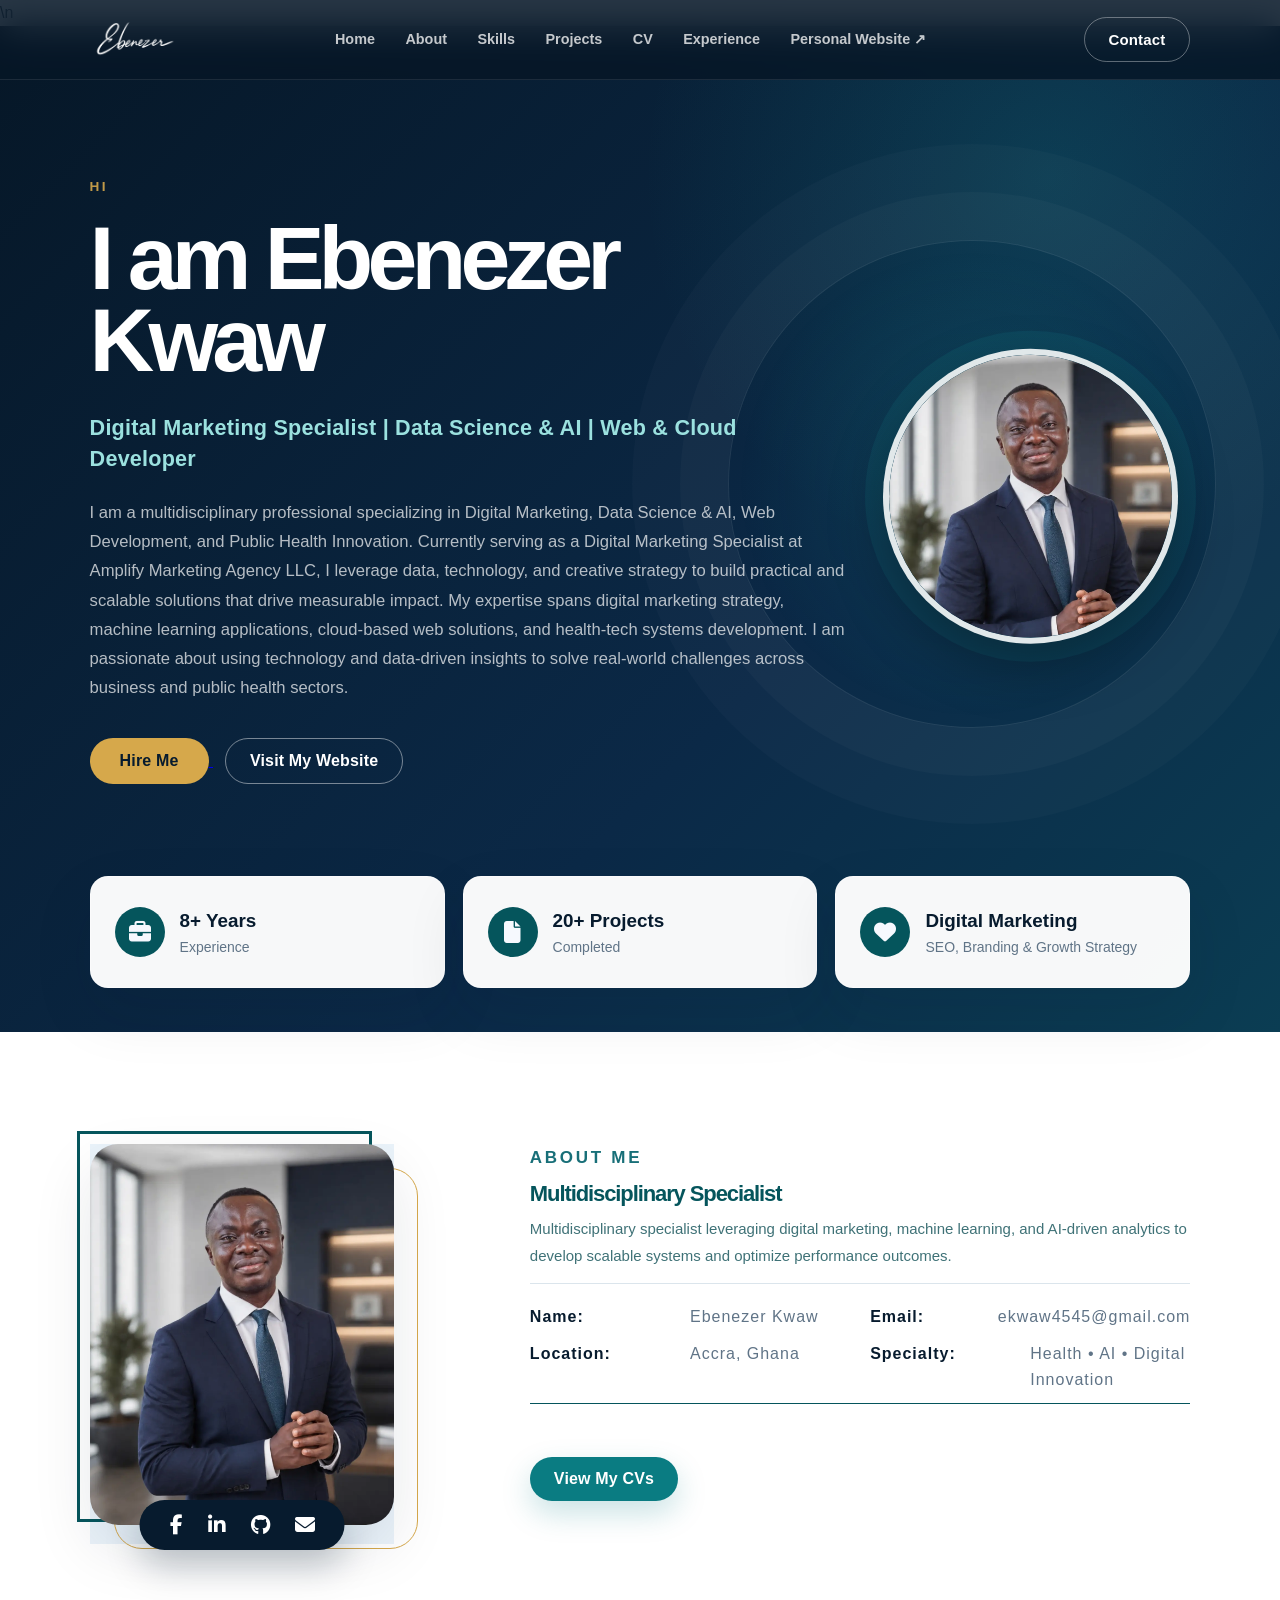
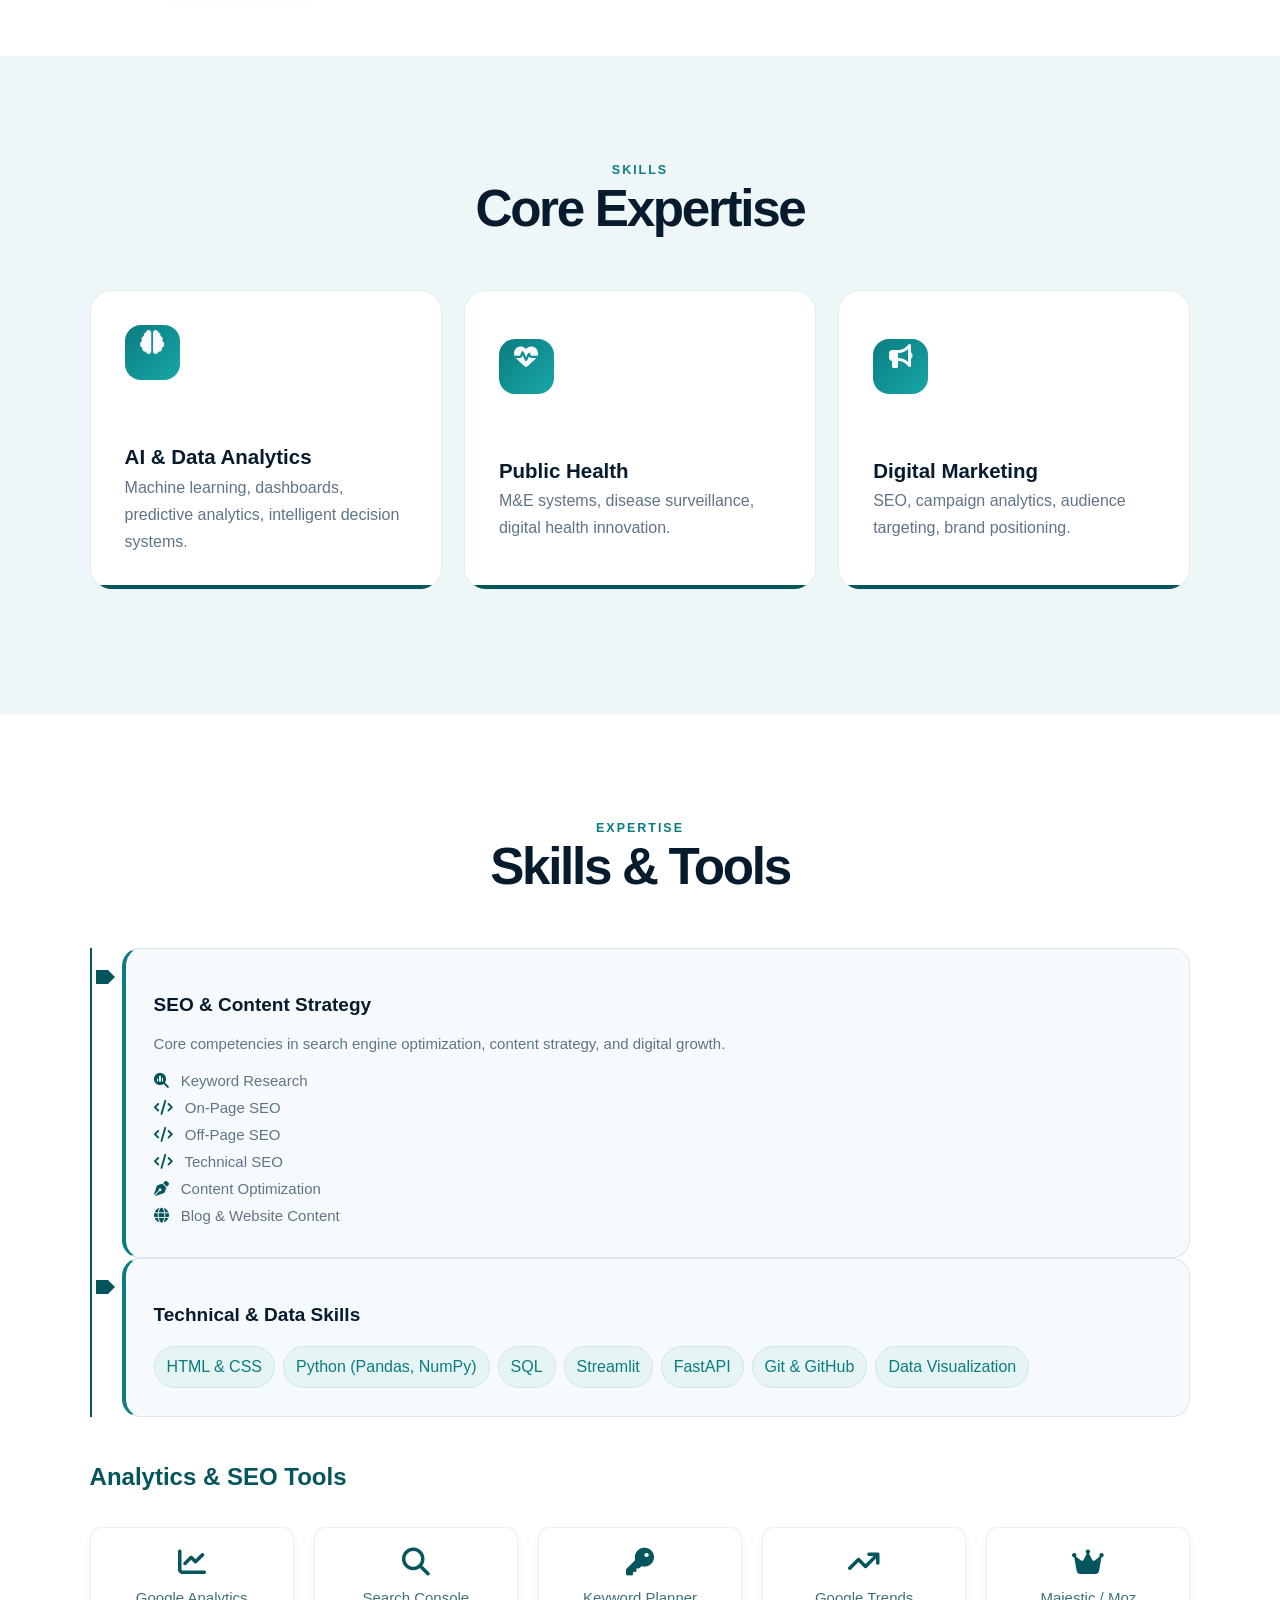
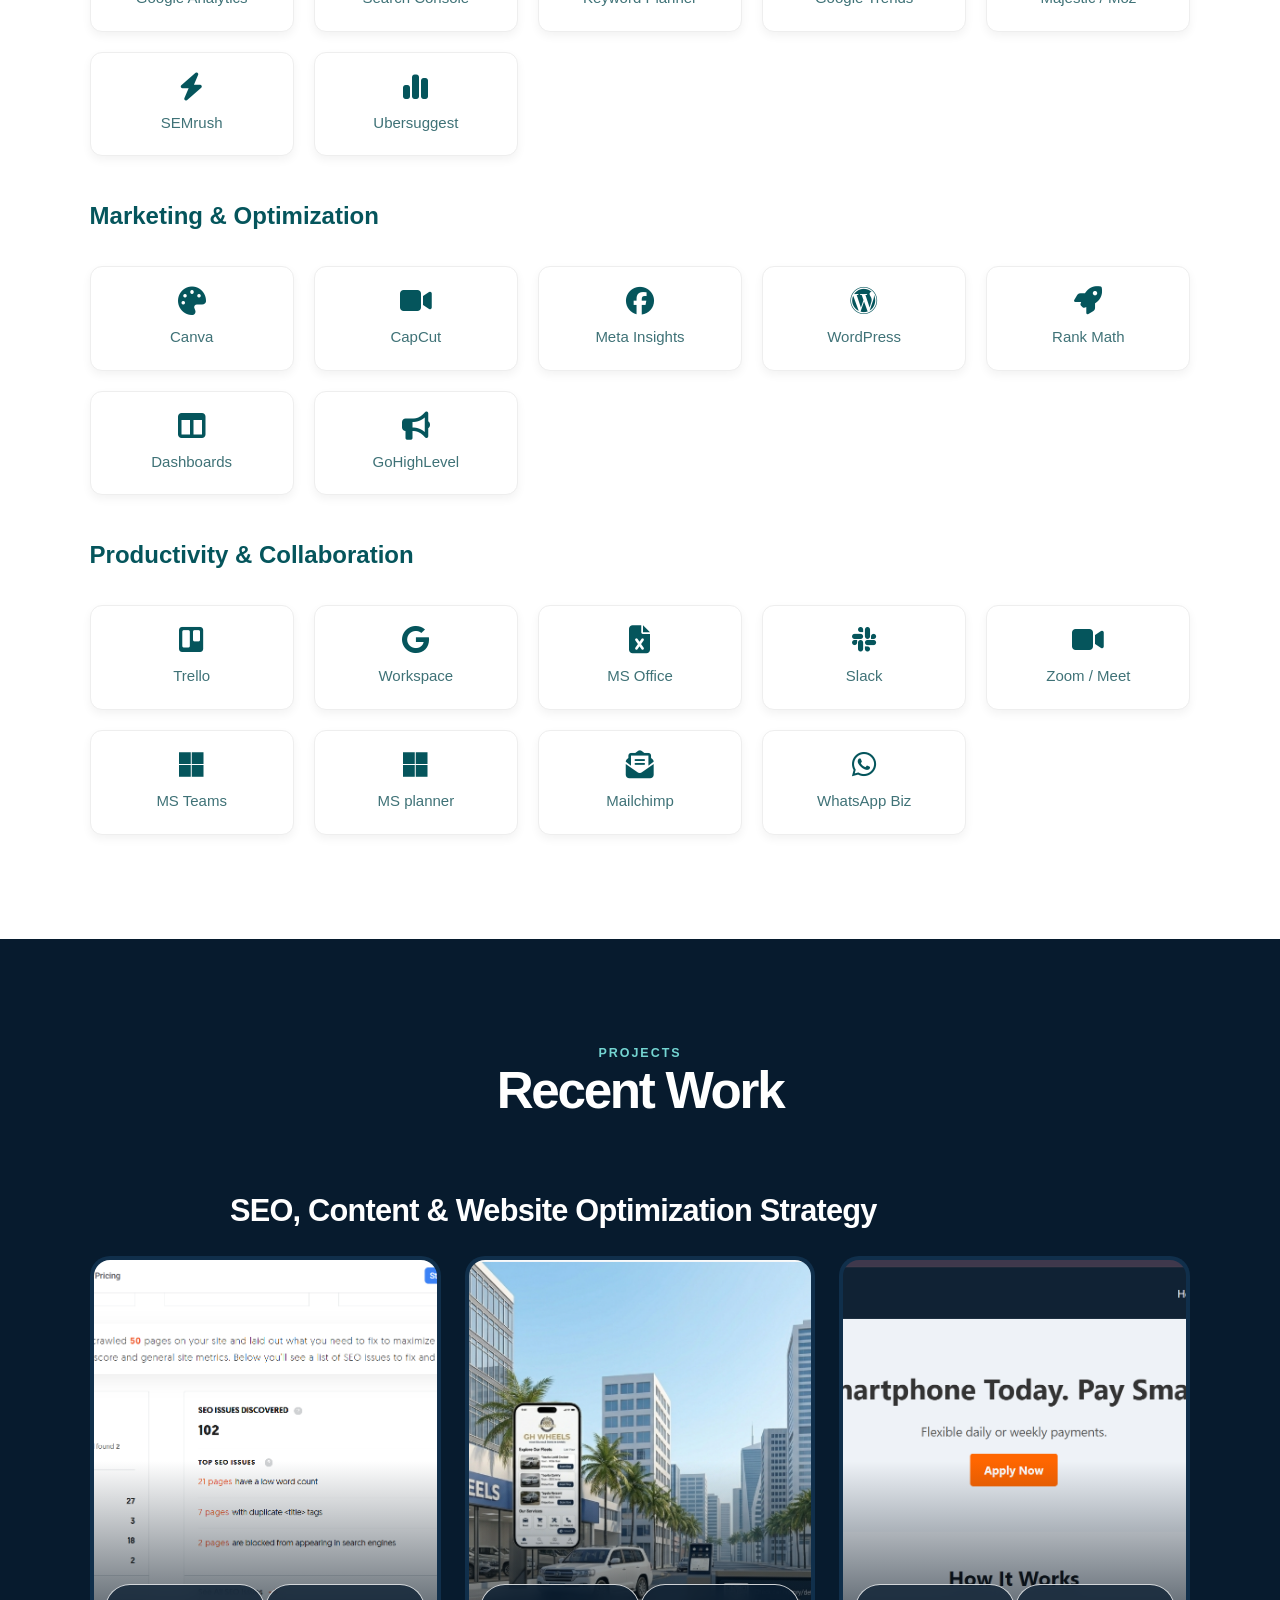
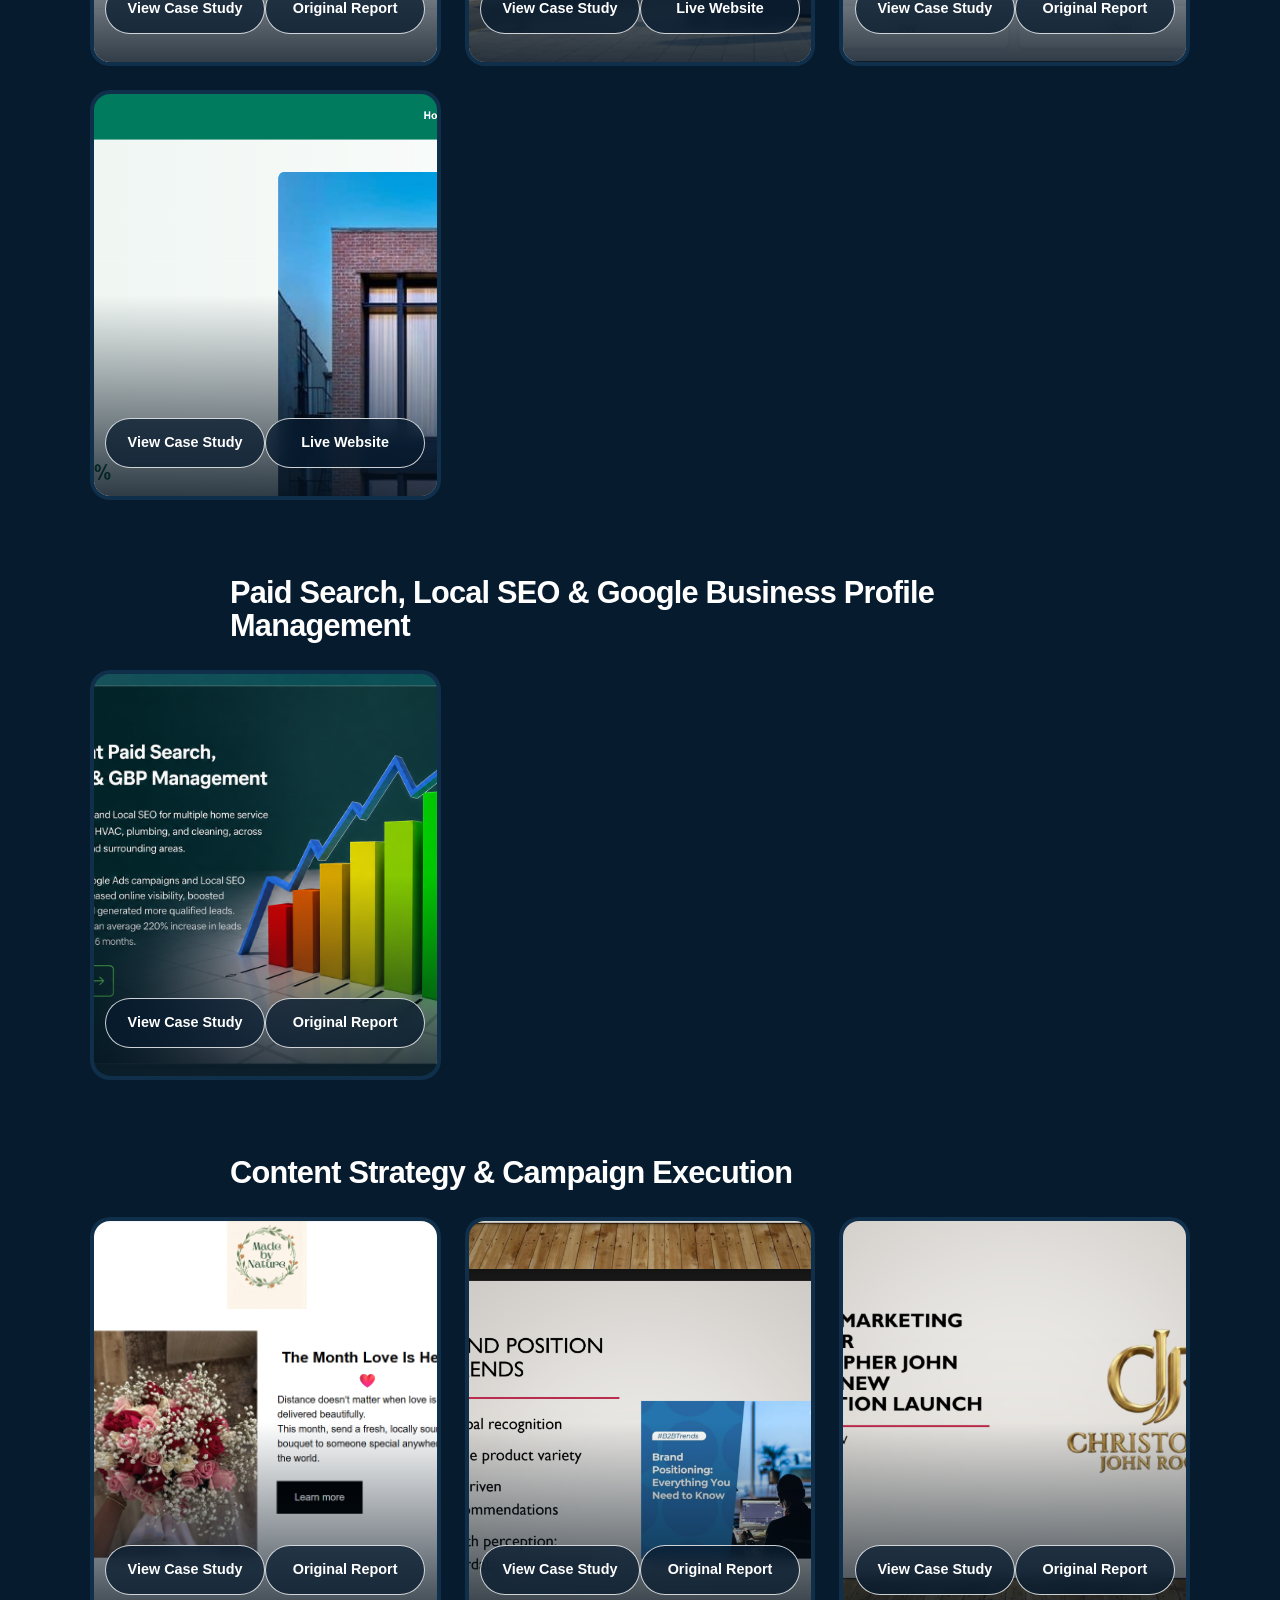
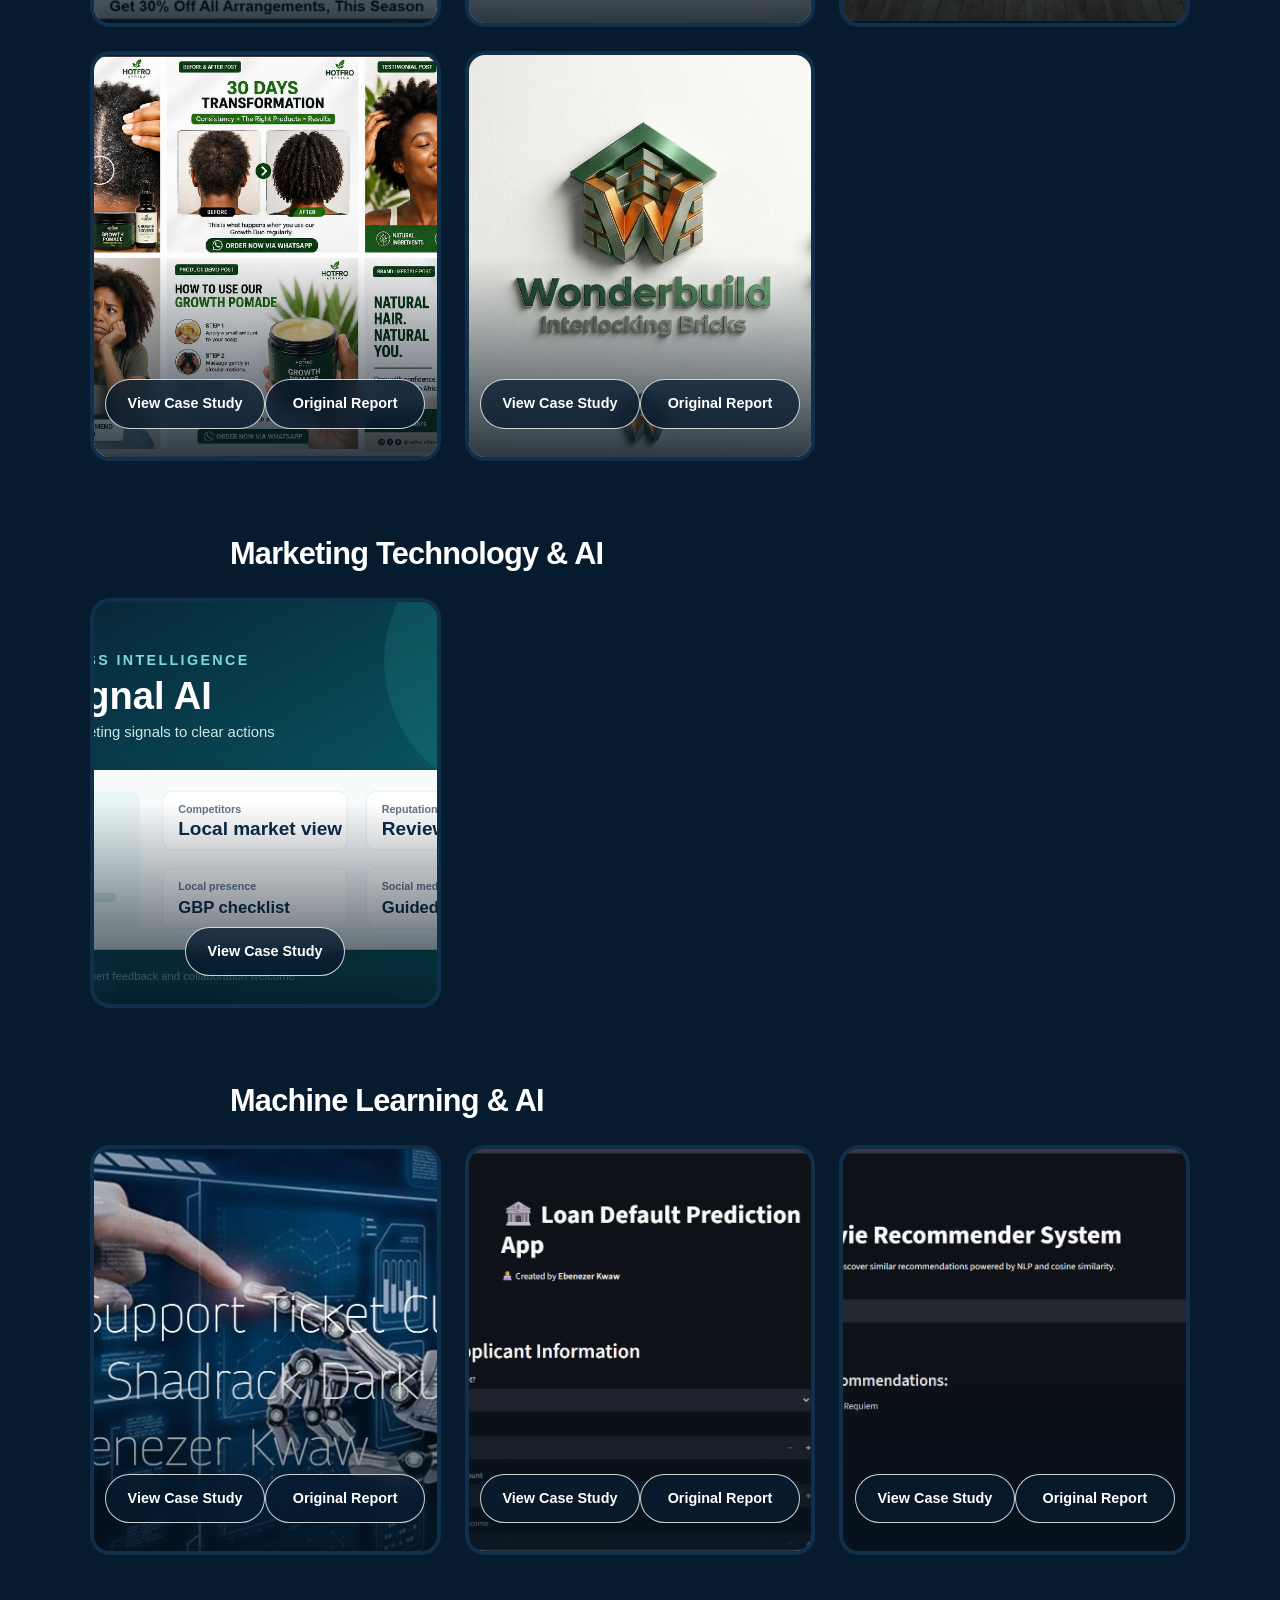
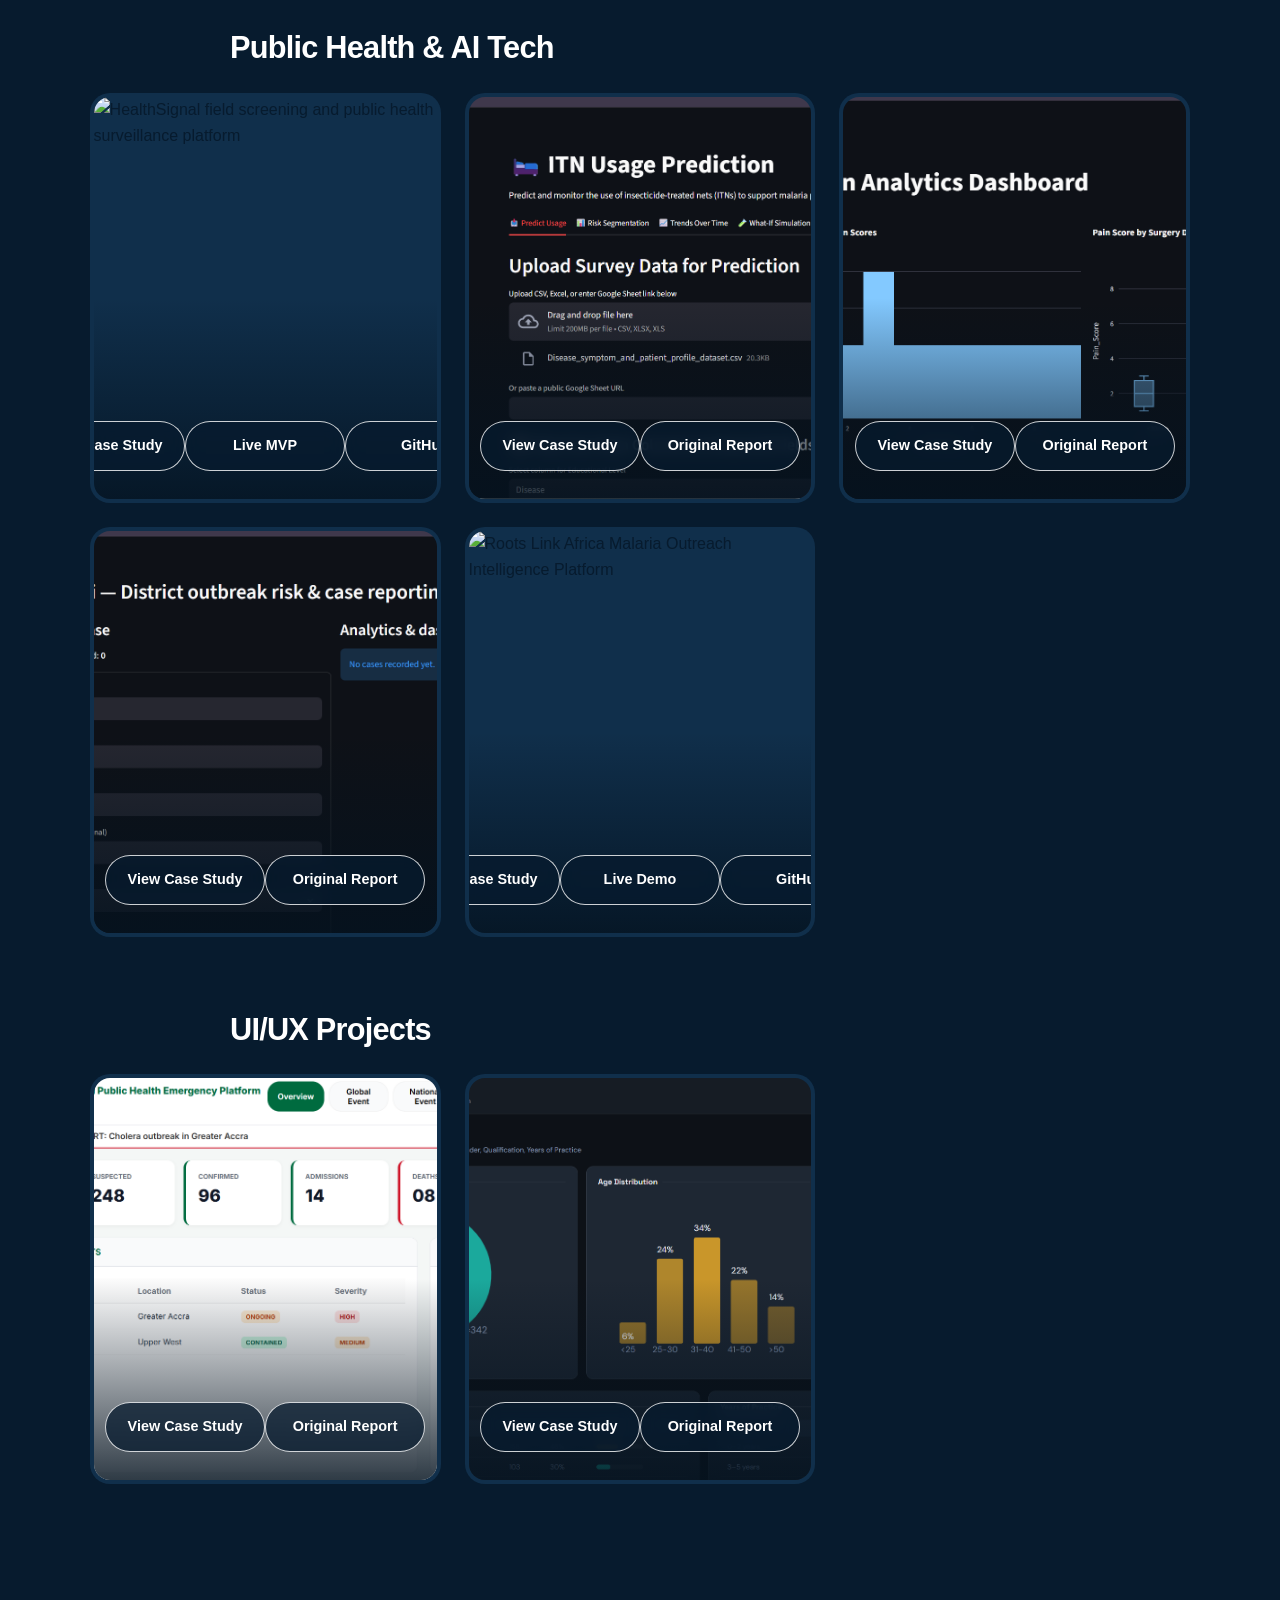
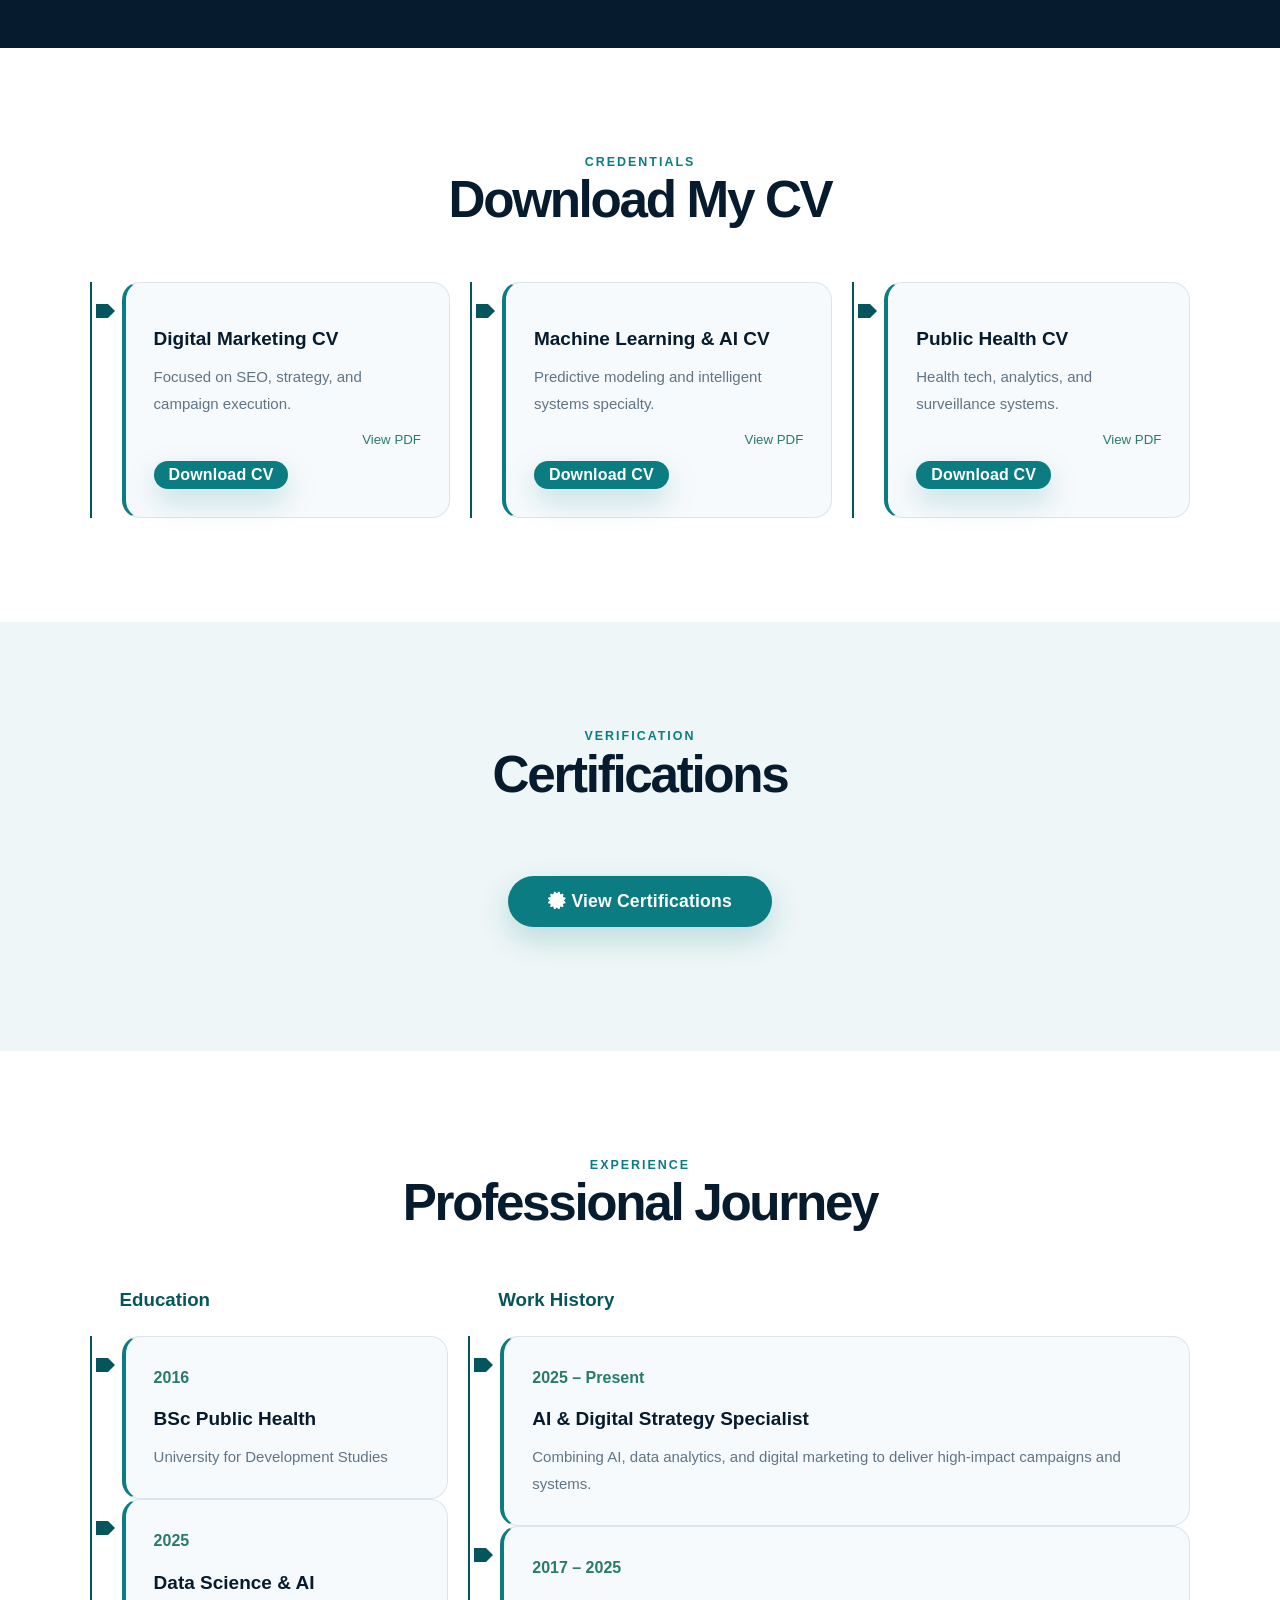
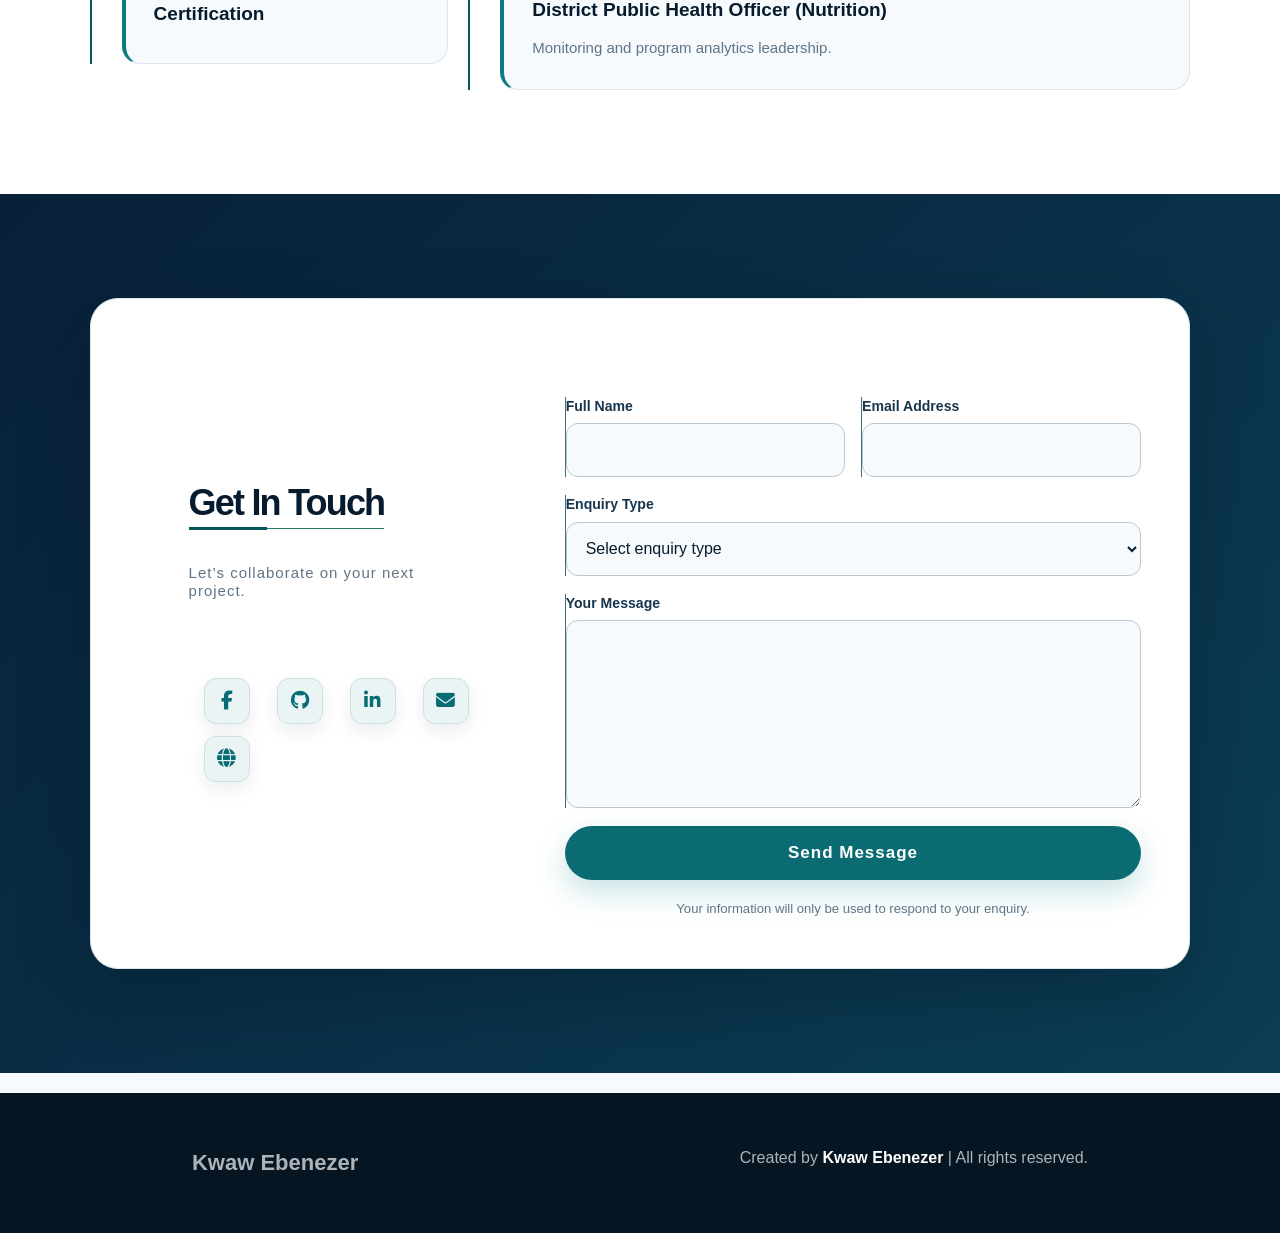
==== index.html @ 7a8d12b0 "Route all case study buttons to Insights" ====
<!DOCTYPE html>
<html lang="en">
<head>
    <meta charset="UTF-8">
    <meta name="viewport" content="width=device-width, initial-scale=1.0">
    <title>Ebenezer Portfolio | AI, Data Science & Digital Marketing</title>
    
    <link rel="stylesheet" type="text/css" href="style.css?v=20260903-5">
    <link rel="stylesheet" href="https://cdnjs.cloudflare.com/ajax/libs/font-awesome/6.1.1/css/all.min.css"/>
    <link rel="stylesheet" href="https://cdnjs.cloudflare.com/ajax/libs/magnific-popup.js/1.1.0/magnific-popup.min.css"/>
    <link rel="stylesheet" href="https://cdnjs.cloudflare.com/ajax/libs/OwlCarousel2/2.3.4/assets/owl.carousel.min.css"/>
    <link rel="stylesheet" href="https://cdnjs.cloudflare.com/ajax/libs/OwlCarousel2/2.3.4/assets/owl.theme.default.min.css"/>

    <meta property="og:title" content="Ebenezer Kwaw Portfolio">
    <meta property="og:description" content="| Digital Marketing Freelancer | Full-stack | ML & AI Engineer | Public Health Specialist |">
    <meta property="og:image" content="https://kwaw-ebn.github.io/Ebenezer-Kwaw-portfolio/assets/profile.jpg">
    <meta property="og:url" content="https://kwaw-ebn.github.io/Ebenezer-Kwaw-portfolio/">
    <meta property="og:type" content="website">
    <meta name="author" content="Ebenezer Kwaw">
    <meta name="description" content="Portfolio of Ebenezer Kwaw – Data Scientist, AI Engineer, and Digital Marketing Specialist.">
    <script src="script.js" defer></script>\n</head>
<body>

<div class="Website-container">
    
    <section class="home" id="home">
        <nav class="navbar">
            <div class="logo">
                <img src="assets/logo%20%282%29.png" alt="Ebenezer Kwaw logo">
            </div>

            <ul class="nav-links">
                <li><a href="#home">Home</a></li>
                <li><a href="#about">About</a></li>
                <li><a href="#skills">Skills</a></li>
                <li><a href="#projects">Projects</a></li>
                <li><a href="#cv">CV</a></li>
                <li><a href="#experience">Experience</a></li>
                <li><a href="https://kwaw-ebn.github.io/ebenezer-kwaw-personal-website/" target="_blank" rel="noopener">Personal Website ↗</a></li>
            </ul>

            <a href="#contactForm">
                <button class="btn contact-btn">Contact</button>
            </a>

            <div class="menu-btn">
                <span class="bar"></span>
                <span class="bar"></span>
                <span class="bar"></span>
            </div>
        </nav>

        <div class="hero">
            <div class="hero-text">
                <h3>Hi</h3>
                <h1>I am Ebenezer Kwaw</h1>
                <h2>Digital Marketing Specialist | Data Science & AI | Web & Cloud Developer</h2>
                <p>
                   I am a multidisciplinary professional specializing in Digital Marketing, Data Science & AI, Web Development, and Public Health Innovation. Currently serving as a Digital Marketing Specialist at Amplify Marketing Agency LLC, I leverage data, technology, and creative strategy to build practical and scalable solutions that drive measurable impact.
                   My expertise spans digital marketing strategy, machine learning applications, cloud-based web solutions, and health-tech systems development. I am passionate about using technology and data-driven insights to solve real-world challenges across business and public health sectors.
                </p>
                <a href="https://linkedin.com/in/kwaw-ebenezer-a40117159" target="_blank">
                    <button class="btn hire-btn">Hire Me</button>
                </a>
                <a href="https://kwaw-ebn.github.io/ebenezer-kwaw-personal-website/" target="_blank" rel="noopener">
                    <button class="btn website-btn">Visit My Website</button>
                </a>
            </div>
            <div class="hero-profile" aria-label="Professional portrait of Ebenezer Kwaw">
                <img src="[data-uri]" alt="Ebenezer Kwaw professional portrait">
            </div>
        </div>

        <div class="career-container">
            <div class="career-item">
                <span class="icon"><i class="fa-solid fa-briefcase"></i></span>
                <div class="career-desc">
                    <h3>8+ Years</h3>
                    <p>Experience</p>
                </div>
            </div>
            <div class="career-item">
                <span class="icon"><i class="fa-solid fa-file"></i></span>
                <div class="career-desc">
                    <h3>20+ Projects</h3>
                    <p>Completed</p>
                </div>
            </div>
            <div class="career-item">
                <span class="icon"><i class="fa-solid fa-heart"></i></span>
                <div class="career-desc">
                    <h3>Digital Marketing</h3>
                    <p>SEO, Branding & Growth Strategy</p>
                </div>
            </div>
        </div>
    </section>

    <section class="about" id="about">
        <div class="about-image">
            <div class="img-wrapper">
                <img src="[data-uri]" alt="Ebenezer Kwaw professional profile portrait">
                <div class="floating-social">
                    <a href="https://web.facebook.com/ebenezer.kwaw" target="_blank"><i class="fa-brands fa-facebook-f"></i></a>
                    <a href="https://linkedin.com/in/kwaw-ebenezer-a40117159" target="_blank"><i class="fa-brands fa-linkedin-in"></i></a>
                    <a href="https://github.com/kwaw-ebn" target="_blank"><i class="fa-brands fa-github"></i></a>
                    <a href="mailto:ekwaw4545@gmail.com"><i class="fa-solid fa-envelope"></i></a>
                </div>
            </div>
        </div>

        <div class="about-desc">
            <h3>About Me</h3>
            <h2>Multidisciplinary Specialist</h2>
            <p>Multidisciplinary specialist leveraging digital marketing, machine learning, and AI-driven analytics to develop scalable systems and optimize performance outcomes.</p>
            <div class="about-personal-info">
                <div><span>Name:</span><span>Ebenezer Kwaw</span></div>
                <div><span>Email:</span><span>ekwaw4545@gmail.com</span></div>
                <div><span>Location:</span><span>Accra, Ghana</span></div>
                <div><span>Specialty:</span><span>Health • AI • Digital Innovation</span></div>
            </div>
            <a href="#cv"><button class="btn download-btn">View My CVs</button></a>
        </div>
    </section>

    <section class="services reusable" id="skills">
        <header class="headings">
            <h3>Skills</h3>
            <h2>Core Expertise</h2>
        </header>
        <div class="services-container">
            <div class="service-box">
                <div class="icon-wrapper"><i class="fa-solid fa-brain"></i></div>
                <h3>AI & Data Analytics</h3>
                <p>Machine learning, dashboards, predictive analytics, intelligent decision systems.</p>
            </div>
            <div class="service-box">
                <div class="icon-wrapper"><i class="fa-solid fa-heart-pulse"></i></div>
                <h3>Public Health</h3>
                <p>M&E systems, disease surveillance, digital health innovation.</p>
            </div>
            <div class="service-box">
                <div class="icon-wrapper"><i class="fa-solid fa-bullhorn"></i></div>
                <h3>Digital Marketing</h3>
                <p>SEO, campaign analytics, audience targeting, brand positioning.</p>
            </div>
        </div>
    </section>
   
<section class="reusable" id="skills-tools">
    <header class="headings">
        <h3>Expertise</h3>
        <h2>Skills & Tools</h2>
    </header>

    <div class="resume-row" style="margin-bottom: 40px;">
        <div class="column">
            <div class="resume-contents">
                <div class="box">
                    <h3 style="color: var(--secondary-heading);">SEO & Content Strategy</h3>
                    <p>Core competencies in search engine optimization, content strategy, and digital growth.</p>
                    <ul style="list-style: none; margin-top: 10px; color: var(--text-clr); font-size: 15px;">
                        <li><i class="fa-solid fa-magnifying-glass-chart" style="color: var(--primary-clr); margin-right: 8px;"></i> Keyword Research</li>
                        <li><i class="fa-solid fa-code" style="color: var(--primary-clr); margin-right: 8px;"></i> On-Page SEO</li>
                        <li><i class="fa-solid fa-code" style="color: var(--primary-clr); margin-right: 8px;"></i> Off-Page SEO</li>
                        <li><i class="fa-solid fa-code" style="color: var(--primary-clr); margin-right: 8px;"></i> Technical SEO</li>
                        <li><i class="fa-solid fa-pen-nib" style="color: var(--primary-clr); margin-right: 8px;"></i> Content Optimization</li>
                        <li><i class="fa-solid fa-globe" style="color: var(--primary-clr); margin-right: 8px;"></i> Blog & Website Content</li>
                    </ul>
                </div>
            </div>
        </div>

        <div class="column">
            <div class="resume-contents">
                <div class="box">
                    <h3 style="color: var(--secondary-heading);">Technical & Data Skills</h3>
                    <div style="display: flex; flex-wrap: wrap; gap: 8px; margin-top: 10px;">
                        <span class="skill-tag">HTML & CSS</span>
                        <span class="skill-tag">Python (Pandas, NumPy)</span>
                        <span class="skill-tag">SQL</span>
                        <span class="skill-tag">Streamlit</span>
                        <span class="skill-tag">FastAPI</span>
                        <span class="skill-tag">Git & GitHub</span>
                        <span class="skill-tag">Data Visualization</span>
                    </div>
                </div>
            </div>
        </div>
    </div>

    <div class="tools-wrapper">
        <h3 class="sub-group-title">Analytics & SEO Tools</h3>
        <div class="tools-grid">
            <div class="tool-card"><i class="fa-solid fa-chart-line"></i><span>Google Analytics</span></div>
            <div class="tool-card"><i class="fa-solid fa-magnifying-glass"></i><span>Search Console</span></div>
            <div class="tool-card"><i class="fa-solid fa-key"></i><span>Keyword Planner</span></div>
            <div class="tool-card"><i class="fa-solid fa-arrow-trend-up"></i><span>Google Trends</span></div>
            <div class="tool-card"><i class="fa-solid fa-crown"></i><span>Majestic / Moz</span></div>
            <div class="tool-card"><i class="fa-solid fa-bolt"></i><span>SEMrush</span></div>
            <div class="tool-card"><i class="fa-solid fa-chart-simple"></i><span>Ubersuggest</span></div>
        </div>

        <h3 class="sub-group-title">Marketing & Optimization</h3>
        <div class="tools-grid">
            <div class="tool-card"><i class="fa-solid fa-palette"></i><span>Canva</span></div>
            <div class="tool-card"><i class="fa-solid fa-video"></i><span>CapCut</span></div>
            <div class="tool-card"><i class="fa-brands fa-facebook"></i><span>Meta Insights</span></div>
            <div class="tool-card"><i class="fa-brands fa-wordpress"></i><span>WordPress</span></div>
            <div class="tool-card"><i class="fa-solid fa-rocket"></i><span>Rank Math</span></div>
            <div class="tool-card"><i class="fa-solid fa-table-columns"></i><span>Dashboards</span></div>
            <div class="tool-card"><i class="fa-solid fa-bullhorn"></i><span>GoHighLevel</span></div>
        </div>

        <h3 class="sub-group-title">Productivity & Collaboration</h3>
        <div class="tools-grid">
            <div class="tool-card"><i class="fa-brands fa-trello"></i><span>Trello</span></div>
            <div class="tool-card"><i class="fa-brands fa-google"></i><span>Workspace</span></div>
            <div class="tool-card"><i class="fa-solid fa-file-excel"></i><span>MS Office</span></div>
            <div class="tool-card"><i class="fa-brands fa-slack"></i><span>Slack</span></div>
            <div class="tool-card"><i class="fa-solid fa-video"></i><span>Zoom / Meet</span></div>
            <div class="tool-card"><i class="fa-brands fa-microsoft"></i><span>MS Teams</span></div>
             <div class="tool-card"><i class="fa-brands fa-microsoft"></i><span>MS planner</span></div>
            <div class="tool-card"><i class="fa-solid fa-envelope-open-text"></i><span>Mailchimp</span></div>
            <div class="tool-card"><i class="fa-brands fa-whatsapp"></i><span>WhatsApp Biz</span></div>
        </div>
    </div>
</section>

<section class="portfolio reusable" id="projects">
    <header class="headings">
        <h3>Projects</h3>
        <h2>Recent Work</h2>
    </header>

    <!-- SEO PROJECTS -->
    <div class="project-category">
        <header class="headings sub-category">
            <h2>SEO, Content & Website Optimization Strategy</h2>
        </header>
        <div class="gallery">
            <div class="item">
    <img src="assets/eco-me-africa.png" alt="Eco-Me Africa">
    <div class="overlay">
        <div class="project-info">
            <h3>Eco-Me Africa Digital Growth Strategy & Website Audit</h3>
            <p><strong>Problem:</strong> Weak SEO visibility, inconsistent branding, slow website performance, and limited digital engagement.</p>
            <p><strong>Strategy:</strong> Conducted a full digital audit, SEO research using Ubersuggest, competitor analysis, and a growth marketing strategy.</p>
            <p><strong>Execution:</strong> Website audit, SEO optimization recommendations, content strategy planning, founder branding, and conversion-focused redesign strategy.</p>
            <p><strong>Result:</strong> Developed a comprehensive digital transformation plan to improve visibility, engagement, partnerships, and website experience.</p>
            <a href="https://kwaw-ebn.github.io/ebenezer-kwaw-personal-website/insights/eco-me-africa-digital-growth-strategy.html" target="_blank">View Case Study</a><a href="https://drive.google.com/file/d/1mNIb5lM5uviq1tkP09OdEFDddj7SmXYB/view?usp=sharing" target="_blank">Original Report</a>
        </div>
    </div>
</div>

            <div class="item">
                <img src="assets/Gh-wheels.png" alt="GH Wheels">
                <div class="overlay">
                    <div class="project-info">
                        <h3>SEO Optimization for GH Wheels</h3>
                        <p><strong>Problem:</strong> Low search visibility.</p>
                        <p><strong>Strategy:</strong> Keyword-driven SEO optimization.</p>
                        <p><strong>Execution:</strong> On-page SEO, metadata, content optimization.</p>
                        <p><strong>Result:</strong> Improved organic visibility.</p>
                        <a href="https://kwaw-ebn.github.io/ebenezer-kwaw-personal-website/insights/gh-wheels-seo-wordpress-optimization.html" target="_blank">View Case Study</a><a href="https://ghwheels.seopracticehub.com/" target="_blank">Live Website</a>
                    </div>
                </div>
            </div>

            <div class="item">
                <img src="assets/m-kopa.png" alt="M-KOPA">
                <div class="overlay">
                    <div class="project-info">
                        <h3>SEO Audit for M-KOPA</h3>
                        <p><strong>Problem:</strong> SEO structure gaps.</p>
                        <p><strong>Strategy:</strong> Full SEO audit.</p>
                        <p><strong>Execution:</strong> Keyword + technical analysis.</p>
                        <p><strong>Result:</strong> Optimization roadmap.</p>
                        <a href="https://kwaw-ebn.github.io/ebenezer-kwaw-personal-website/insights/m-kopa-seo-content-growth-system.html" target="_blank">View Case Study</a><a href="https://drive.google.com/file/d/1BU7rvkyUD9r_a3YHUxVlZgXZrD4eImxj/view" target="_blank">Original Report</a>
                    </div>
                </div>
            </div>

            <div class="item">
                <img src="assets/wonderbuild.png" alt="Wonderbuild">
                <div class="overlay">
                    <div class="project-info">
                        <h3>SEO & Website Optimization</h3>
                        <p><strong>Problem:</strong> Weak content structure.</p>
                        <p><strong>Strategy:</strong> SEO + UX improvement.</p>
                        <p><strong>Execution:</strong> Content + structure optimization.</p>
                        <p><strong>Result:</strong> Better usability & discoverability.</p>
                        <a href="https://kwaw-ebn.github.io/ebenezer-kwaw-personal-website/insights/wonderbuild-seo-website-optimization.html" target="_blank">View Case Study</a><a href="https://kwaw-ebn.github.io/Wonderbuild/" target="_blank">Live Website</a>
                    </div>
                </div>
            </div>

        </div>
    </div>

    <!-- PAID SEARCH & LOCAL SEO -->
    <div class="project-category">
        <header class="headings sub-category">
            <h2>Paid Search, Local SEO & Google Business Profile Management</h2>
        </header>
        <div class="gallery">

            <div class="item">
                <img src="assets/paid-search-local-seo.png" alt="Paid Search, Local SEO & GBP Case Study">
                <div class="overlay">
                    <div class="project-info">
                        <h3>Multi-Client Paid Search, Local SEO & GBP Management</h3>
                        <p><strong>Problem:</strong> Small-business clients across home care, assisted living and facility maintenance needed paid search visibility, accurate multi-location Business Profiles, and ongoing technical SEO health checks — on constrained ad budgets.</p>
                        <p><strong>Strategy:</strong> Structured Google Ads Search campaigns around service + location intent, hands-on Google Business Profile management across all client locations, and a recurring SEO audit cadence per client.</p>
                        <p><strong>Execution:</strong> Managed a Google Ads Search campaign for a home care client (116 clicks, 1.71k impressions, 7 conversions from $305 spend over 30 days); verified and maintained Google Business Profiles for 3 client entities across 10+ service areas; ran full technical SEO audits across two client sites.</p>
                        <p><strong>Result:</strong> Reached a 92 on-page SEO score for one client and 75 for another, held paid search cost-per-conversion under $44 on a tight budget, and established a repeatable audit-and-fix cadence across accounts.</p>
                         <a href="https://kwaw-ebn.github.io/ebenezer-kwaw-personal-website/insights/amplify-multi-client-digital-marketing.html" target="_blank">View Case Study</a><a href="https://drive.google.com/file/d/1kUltXkpnOmGTzDoCuTqXIfyP7jHdUgX3/view?usp=sharing" target="_blank">Original Report</a>
                    </div>
                </div>
            </div>

        </div>
    </div>

    <!-- CONTENT STRATEGY -->
<div class="project-category">
    <header class="headings sub-category">
        <h2>Content Strategy & Campaign Execution</h2>
    </header>

    <div class="gallery">

        <div class="item">
            <img src="assets/mailchimp.png" alt="Email Marketing">
            <div class="overlay">
                <div class="project-info">
                    <h3>Email Marketing Campaign</h3>
                    <p><strong>Problem:</strong> Low engagement.</p>
                    <p><strong>Strategy:</strong> Targeted email funnel.</p>
                    <p><strong>Execution:</strong> Segmentation + campaign flow.</p>
                    <p><strong>Result:</strong> Improved engagement.</p>
                    <a href="https://kwaw-ebn.github.io/ebenezer-kwaw-personal-website/insights/valentines-email-marketing-campaign.html" target="_blank">View Case Study</a><a href="https://drive.google.com/file/d/1PvMu_5YbWdsGeJXebzClHrC4gNKsY_nC/view" target="_blank">Original Report</a>
                </div>
            </div>
        </div>

        <div class="item">
            <img src="assets/social media.png" alt="Social Media">
            <div class="overlay">
                <div class="project-info">
                    <h3>Social Media Campaign</h3>
                    <p><strong>Problem:</strong> Low audience interaction.</p>
                    <p><strong>Strategy:</strong> Content-driven engagement.</p>
                    <p><strong>Execution:</strong> Structured posting strategy.</p>
                    <p><strong>Result:</strong> Increased visibility.</p>
                    <a href="https://kwaw-ebn.github.io/ebenezer-kwaw-personal-website/insights/alibaba-youth-social-media-plan.html" target="_blank">View Case Study</a><a href="https://drive.google.com/file/d/1s6KCyjF1mgVfn6MmbkKYv747e4dKel8k/view" target="_blank">Original Report</a>
                </div>
            </div>
        </div>

        <div class="item">
            <img src="assets/cjr-plan.png" alt="CJR Plan">
            <div class="overlay">
                <div class="project-info">
                    <h3>Integrated Campaign for CJR</h3>
                    <p><strong>Problem:</strong> No structured campaign.</p>
                    <p><strong>Strategy:</strong> Multi-channel approach.</p>
                    <p><strong>Execution:</strong> Content + targeting plan.</p>
                    <p><strong>Result:</strong> Clear execution roadmap.</p>
                    <a href="https://kwaw-ebn.github.io/ebenezer-kwaw-personal-website/insights/christopher-john-rogers-launch-campaign.html" target="_blank">View Case Study</a><a href="https://drive.google.com/file/d/1R6PDWsLwMjabyK4lxtrgC7IVqHJc8bvb/view" target="_blank">Original Report</a>
                </div>
            </div>
        </div>

        <div class="item">
            <img src="assets/content-campaign.png" alt="Hotfro Campaign">
            <div class="overlay">
                <div class="project-info">
                    <h3>Hotfro Content Campaign Strategy</h3>
                    <p><strong>Problem:</strong> Limited brand visibility.</p>
                    <p><strong>Strategy:</strong> Multi-channel content approach.</p>
                    <p><strong>Execution:</strong> Social + storytelling campaign.</p>
                    <p><strong>Result:</strong> Stronger brand positioning.</p>
                    <a href="https://kwaw-ebn.github.io/ebenezer-kwaw-personal-website/insights/hotfro-africa-digital-strategy.html" target="_blank">View Case Study</a><a href="https://drive.google.com/file/d/1NqdKzItIs7qgp2Oeg6zZjfDV38JW62Z5/view" target="_blank">Original Report</a>
                </div>
            </div>
        </div>

        <!-- NEW WONDERBUILD AI SEO PROJECT -->
        <div class="item">
            <img src="assets/wonderbuild-strategy.png" alt="Wonderbuild AI SEO">
            <div class="overlay">
                <div class="project-info">
                    <h3>Wonderbuild AI Search Visibility Project</h3>
                    <p><strong>Problem:</strong> Weak online visibility & SEO structure.</p>
                    <p><strong>Strategy:</strong> SEO-driven AI visibility optimization.</p>
                    <p><strong>Execution:</strong> Website redesign, technical SEO, Google indexing.</p>
                    <p><strong>Result:</strong> Appeared in Google AI Overview results.</p>
                    <a href="https://kwaw-ebn.github.io/ebenezer-kwaw-personal-website/insights/wonderbuild-ai-search-visibility.html" target="_blank">View Case Study</a><a href="https://drive.google.com/file/d/1xVKV5hlnWTqA2gIx8IxpMl4-uzH5u55X/view?usp=sharing" target="_blank">Original Report</a>
                </div>
            </div>
        </div>

    </div>
</div>

<!-- AI PROJECTS -->
<!-- MARKETING TECHNOLOGY & AI -->
<div class="project-category">
    <header class="headings sub-category"><h2>Marketing Technology &amp; AI</h2></header>
    <div class="gallery">
        <div class="item">
            <img src="assets/localsignal-ai-market-intelligence.svg" alt="LocalSignal AI small business market intelligence dashboard">
            <div class="overlay"><div class="project-info">
                <h3>LocalSignal AI</h3>
                <p><strong>Problem:</strong> Small businesses and agencies manage competitors, local visibility, reviews, websites and social media across disconnected tools.</p>
                <p><strong>Strategy:</strong> Organize the most useful marketing signals in one workspace and convert gaps into clear actions.</p>
                <p><strong>Execution:</strong> Built a React and TypeScript frontend with a FastAPI backend, authentication, competitor records, keyword and review tracking, guided GBP and social audits, and an action center.</p>
                <p><strong>Current status:</strong> Free tier testing MVP. Social audits are guided and are not connected to the Meta API.</p>
                <a href="https://kwaw-ebn.github.io/ebenezer-kwaw-personal-website/insights/localsignal-ai-small-business-intelligence.html" target="_blank" rel="noopener">View Case Study</a>
            </div></div>
        </div>
    </div>
</div>

<div class="project-category">
    <header class="headings sub-category">
        <h2>Machine Learning & AI</h2>
    </header>

    <div class="gallery">

        <div class="item">
            <img src="assets/customer_Ticket.png">
            <div class="overlay">
                <div class="project-info">
                    <h3>Ticket Classification System</h3>
                    <p><strong>Problem:</strong> Manual ticket sorting.</p>
                    <p><strong>Strategy:</strong> ML classification model.</p>
                    <p><strong>Execution:</strong> NLP + training pipeline.</p>
                    <p><strong>Result:</strong> Automated categorization.</p>
                    <a href="https://kwaw-ebn.github.io/ebenezer-kwaw-personal-website/insights/customer-support-ticket-classifier.html" target="_blank">View Case Study</a><a href="https://drive.google.com/file/d/10s-vys4CH6mRaxJ2DyopS5U7I0863bWP/view" target="_blank">Original Report</a>
                </div>
            </div>
        </div>

        <div class="item">
            <img src="assets/loan.png">
            <div class="overlay">
                <div class="project-info">
                    <h3>Loan Default Prediction</h3>
                    <p><strong>Problem:</strong> Risk identification.</p>
                    <p><strong>Strategy:</strong> Predictive modeling.</p>
                    <p><strong>Execution:</strong> Classification models.</p>
                    <p><strong>Result:</strong> Improved decisions.</p>
                    <a href="https://kwaw-ebn.github.io/ebenezer-kwaw-personal-website/insights/loan-default-prediction-platform.html" target="_blank">View Case Study</a><a href="https://drive.google.com/file/d/1pjS-jRuG3klNJvXDZCwyh2rgajRzKZ6o/view" target="_blank">Original Report</a>
                </div>
            </div>
        </div>

        <div class="item">
            <img src="assets/movie.png">
            <div class="overlay">
                <div class="project-info">
                    <h3>Movie Recommendation System</h3>
                    <p><strong>Problem:</strong> No personalization.</p>
                    <p><strong>Strategy:</strong> Recommendation engine.</p>
                    <p><strong>Execution:</strong> Collaborative filtering.</p>
                    <p><strong>Result:</strong> Personalized output.</p>
                    <a href="https://kwaw-ebn.github.io/ebenezer-kwaw-personal-website/insights/movie-recommendation-system.html" target="_blank">View Case Study</a><a href="https://drive.google.com/file/d/1vWzzqeDzIKIJ4LUND-O2atzEJY8KZnTp/view" target="_blank">Original Report</a>
                </div>
            </div>
        </div>

    </div>
</div>

<!-- PUBLIC HEALTH & AI TECH -->
<div class="project-category">
    <header class="headings sub-category">
        <h2>Public Health & AI Tech</h2>
    </header>

    <div class="gallery">

        <div class="item">
            <img src="https://kwaw-ebn.github.io/ebenezer-kwaw-personal-website/assets/insights/healthsignal/healthsignal-field-surveillance-hero.webp" alt="HealthSignal field screening and public health surveillance platform">
            <div class="overlay"><div class="project-info"><h3>HealthSignal Field Surveillance System</h3><p><strong>Problem:</strong> Fragmented screening, referral and surveillance workflows.</p><p><strong>Strategy:</strong> Connect role-based field capture with explainable priorities and human review.</p><p><strong>Execution:</strong> Responsive FastAPI and PostgreSQL MVP with secure accounts, condition-specific forms, offline support and surveillance analytics.</p><p><strong>Result:</strong> Working MVP linking encounters to follow-up and aggregate public health signals.</p><a href="https://kwaw-ebn.github.io/ebenezer-kwaw-personal-website/insights/healthsignal-field-surveillance-system.html" target="_blank" rel="noopener">View Case Study</a><a href="https://healthsignal.onrender.com" target="_blank" rel="noopener" style="margin-left:8px;">Live MVP</a><a href="https://github.com/kwaw-ebn/HealthSignal" target="_blank" rel="noopener" style="margin-left:8px;">GitHub</a></div></div>
        </div>

        <div class="item">
            <img src="assets/itn.png" alt="ITN Prediction App">
            <div class="overlay">
                <div class="project-info">
                    <h3>ITN Usage Prediction App</h3>
                    <p><strong>Problem:</strong> Low predictive visibility into ITN utilization.</p>
                    <p><strong>Strategy:</strong> AI-driven prediction modeling.</p>
                    <p><strong>Execution:</strong> Machine learning classification system.</p>
                    <p><strong>Result:</strong> Improved preventive health insights.</p>
                    <a href="https://kwaw-ebn.github.io/ebenezer-kwaw-personal-website/insights/itn-usage-prediction-dashboard.html" target="_blank">View Case Study</a><a href="https://drive.google.com/file/d/12cdQ5J3BW4WYl4S9ih3M7Kwra20MRBKU/view?usp=sharing" target="_blank">Original Report</a>
                </div>
            </div>
        </div>

        <div class="item">
            <img src="assets/post.png" alt="Post CS Pain Prediction">
            <div class="overlay">
                <div class="project-info">
                    <h3>Post CS Pain Prediction App</h3>
                    <p><strong>Problem:</strong> Limited predictive monitoring after cesarean section.</p>
                    <p><strong>Strategy:</strong> Predictive healthcare analytics.</p>
                    <p><strong>Execution:</strong> AI-assisted patient risk prediction.</p>
                    <p><strong>Result:</strong> Enhanced decision support insights.</p>
                    <a href="https://kwaw-ebn.github.io/ebenezer-kwaw-personal-website/insights/post-caesarean-pain-analytics.html" target="_blank">View Case Study</a><a href="https://drive.google.com/file/d/17oTAyOc-tpwGM9voWDw83mts8WIv9u3s/view?usp=sharing" target="_blank">Original Report</a>
                </div>
            </div>
        </div>

        <div class="item">
            <img src="assets/surveilai.png" alt="Disease Surveillance AI">
            <div class="overlay">
                <div class="project-info">
                    <h3>Epidemiological AI Surveillance System</h3>
                    <p><strong>Problem:</strong> Delayed disease surveillance insights.</p>
                    <p><strong>Strategy:</strong> AI-powered epidemiological monitoring.</p>
                    <p><strong>Execution:</strong> Intelligent surveillance & analytics system.</p>
                    <p><strong>Result:</strong> Faster public health monitoring capabilities.</p>
                    <a href="https://kwaw-ebn.github.io/ebenezer-kwaw-personal-website/insights/surveilai-outbreak-reporting-system.html" target="_blank">View Case Study</a><a href="https://drive.google.com/file/d/1wTOkCHyHFKTg5dksPB5yCTQSXc_F_SXm/view?usp=sharing" target="_blank">Original Report</a>
                </div>
            </div>
        </div>

    </div>
</div>

    <!-- UI/UX -->
    <div class="project-category">
        <header class="headings sub-category">
            <h2>UI/UX Projects</h2>
        </header>

        <div class="gallery">

            <div class="item">
                <img src="assets/giphep.png">
                <div class="overlay">
                    <div class="project-info">
                        <h3>GIPHEP UX Design</h3>
                        <p><strong>Problem:</strong> Complex workflows.</p>
                        <p><strong>Strategy:</strong> User-centered design.</p>
                        <p><strong>Execution:</strong> UI redesign + flows.</p>
                        <p><strong>Result:</strong> Improved usability.</p>
                        <a href="https://kwaw-ebn.github.io/ebenezer-kwaw-personal-website/insights/giphep-public-health-emergency-platform.html" target="_blank">View Case Study</a><a href="https://drive.google.com/file/d/1wmx2wlVoSpviLpB-nCMLoFGWUZn9mQFr/view" target="_blank">Original Report</a>
                    </div>
                </div>
            </div>

            <div class="item">
                <img src="assets/uiux-case.png">
                <div class="overlay">
                    <div class="project-info">
                        <h3>UX System Optimization Case Study</h3>
                        <p><strong>Problem:</strong> Poor navigation flow.</p>
                        <p><strong>Strategy:</strong> UX redesign.</p>
                        <p><strong>Execution:</strong> Wireframes + structure.</p>
                        <p><strong>Result:</strong> Better user experience.</p>
                        <a href="https://kwaw-ebn.github.io/ebenezer-kwaw-personal-website/insights/ai-nutrition-ghana-dashboard.html" target="_blank">View Case Study</a><a href="https://drive.google.com/file/d/1SqFWvSkY8-qgEynFxUJ2RzHy673V0Hks/view" target="_blank">Original Report</a>
                    </div>
                </div>
            </div>

        </div>
    </div>

</section>
    <section class="resume reusable" id="cv">
        <header class="headings">
            <h3>Credentials</h3>
            <h2>Download My CV</h2>
        </header>
        <div class="resume-row">
            <div class="column">
                <div class="resume-contents">
                    <div class="box">
                        <h3>Digital Marketing CV</h3>
                        <p>Focused on SEO, strategy, and campaign execution.</p>
                        <a href="assets/Ebenezer_Kwaw_Digital_Marketing_Manager_CV.pdf" target="_blank" style="text-decoration:none; color:inherit;"><h5>View PDF</h5></a>
                        <a href="assets/Digital_Marketing_CV.pdf" download><button class="btn" style="margin-top:10px; padding:5px 15px;">Download CV</button></a>
                    </div>
                </div>
            </div>
            <div class="column">
                <div class="resume-contents">
                    <div class="box">
                        <h3>Machine Learning & AI CV</h3>
                        <p>Predictive modeling and intelligent systems specialty.</p>
                        <a href="assets/ML_AI_CV.pdf" target="_blank" style="text-decoration:none; color:inherit;"><h5>View PDF</h5></a>
                        <a href="assets/ML_AI_CV.pdf" download><button class="btn" style="margin-top:10px; padding:5px 15px;">Download CV</button></a>
                    </div>
                </div>
            </div>
            <div class="column">
                <div class="resume-contents">
                    <div class="box">
                        <h3>Public Health CV</h3>
                        <p>Health tech, analytics, and surveillance systems.</p>
                        <a href="assets/Public_Health_CV.pdf" target="_blank" style="text-decoration:none; color:inherit;"><h5>View PDF</h5></a>
                        <a href="assets/Public_Health_CV.pdf" download><button class="btn" style="margin-top:10px; padding:5px 15px;">Download CV</button></a>
                    </div>
                </div>
            </div>
        </div>
    </section>

    <section class="reusable" id="certifications" style="text-align: center;">
        <header class="headings">
            <h3>Verification</h3>
            <h2>Certifications</h2>
        </header>
        <div style="padding: 20px;">
            <a href="https://drive.google.com/drive/folders/1juVMsKCDqrEIaYJlU03g1TTyu9-qDOPz?usp=drive_link" target="_blank">
                <button class="btn" style="padding: 15px 40px; font-size: 1.1rem;">
                    <i class="fa-solid fa-certificate"></i> View Certifications
                </button>
            </a>
        </div>
    </section>

    <section class="resume reusable" id="experience">
        <header class="headings">
            <h3>Experience</h3>
            <h2>Professional Journey</h2>
        </header>
        <div class="resume-row">
            <div class="column column-left">
                <header class="sub-heading"><h3>Education</h3></header>
                <main class="resume-contents">
                    <div class="box">
                        <h4>2016</h4>
                        <h3>BSc Public Health</h3>
                        <p>University for Development Studies</p>
                    </div>
                    <div class="box">
                        <h4>2025</h4>
                        <h3>Data Science & AI Certification</h3>
                    </div>
                </main>
            </div>
            <div class="column column-right">
                <header class="sub-heading"><h3>Work History</h3></header>
                <main class="resume-contents">
                    <div class="box">
                        <h4>2025 – Present</h4>
                        <h3>AI & Digital Strategy Specialist</h3>
                        <p>Combining AI, data analytics, and digital marketing to deliver high-impact campaigns and systems.</p>
                    </div>
                    <div class="box">
                        <h4>2017 – 2025</h4>
                        <h3>District Public Health Officer (Nutrition)</h3>
                        <p>Monitoring and program analytics leadership.</p>
                    </div>
                </main>
            </div>
        </div>
    </section>

    <section class="contact-form" id="contactForm">
        <div class="contact-row">
            <div class="contact-col column-1">
                <div class="contactTitle">
                    <h2>Get In Touch</h2>
                    <p>Let’s collaborate on your next project.</p>
                </div>
                <div class="contactSocialMedia">
                    <a href="https://web.facebook.com/ebenezer.kwaw" target="_blank" rel="noopener" aria-label="Facebook" title="Facebook"><i class="fa-brands fa-facebook-f"></i></a>
                    <a href="https://github.com/kwaw-ebn" target="_blank" rel="noopener" aria-label="GitHub" title="GitHub"><i class="fa-brands fa-github"></i></a>
                    <a href="https://linkedin.com/in/kwaw-ebenezer-a40117159" target="_blank" rel="noopener" aria-label="LinkedIn" title="LinkedIn"><i class="fa-brands fa-linkedin-in"></i></a>
                    <a href="mailto:ekwaw4545@gmail.com" aria-label="Email Ebenezer Kwaw" title="Email"><i class="fa-solid fa-envelope"></i></a>
                    <a href="https://kwaw-ebn.github.io/ebenezer-kwaw-personal-website/" target="_blank" rel="noopener" aria-label="Personal website" title="Visit personal website"><i class="fa-solid fa-globe"></i></a>
                </div>
            </div>
            <div class="contact-col column-2">
                <form class="form-2" action="https://formspree.io/f/xdeozjkg" method="POST">
                    <input type="hidden" name="_subject" value="New enquiry from Ebenezer Kwaw portfolio">
                    <input class="form-honeypot" type="text" name="_gotcha" tabindex="-1" autocomplete="off" aria-hidden="true">

                    <div class="contact-fields">
                        <div class="inputGroup">
                            <input type="text" name="name" id="contact-name" required autocomplete="name" placeholder=" ">
                            <label for="contact-name">Full Name</label>
                        </div>

                        <div class="inputGroup">
                            <input type="email" name="email" id="contact-email" required autocomplete="email" placeholder=" ">
                            <label for="contact-email">Email Address</label>
                        </div>
                    </div>

                    <div class="inputGroup">
                        <select name="interest" id="contact-interest" required>
                            <option value="" selected disabled>Select enquiry type</option>
                            <option value="Public Health Collaboration">Public Health Collaboration</option>
                            <option value="Data Science or AI Project">Data Science or AI Project</option>
                            <option value="Digital Marketing or SEO">Digital Marketing or SEO</option>
                            <option value="Web or Cloud Development">Web or Cloud Development</option>
                            <option value="Professional Opportunity">Professional Opportunity</option>
                            <option value="General Enquiry">General Enquiry</option>
                        </select>
                        <label class="select-label" for="contact-interest">Enquiry Type</label>
                    </div>

                    <div class="inputGroup message-group">
                        <textarea name="message" id="contact-message" required rows="6" placeholder=" "></textarea>
                        <label for="contact-message">Your Message</label>
                    </div>

                    <button class="form-button" type="submit">Send Message</button>
                    <p class="form-note">Your information will only be used to respond to your enquiry.</p>
                </form>
            </div>
        </div>
    </section>

    <section class="page-footer">
        <footer class="footer-contents">
            <a href="#">Kwaw Ebenezer</a>
            <p>Created by <span>Kwaw Ebenezer</span> | All rights reserved.</p>
        </footer>
    </section>

</div>

</body>
</html>
---- style.css ----
*{
	margin: 0;
	padding: 0;
	box-sizing: border-box;
	font-family: 'Roboto', sans-serif;
}
html{
	scroll-behavior: smooth;
	
	/*   *** Storing Colors In Variables ***   */
	--bg-clr-one: #f6f9fe;
	--bg-clr-two: #f4f7fc;
	--bg-clr-three: #eef1f6;
	--primary-clr: #05555c;
	--primary-light-clr: #eaf3fa;
	--links-clr: #186f78;
	--text-clr: #3f7277;
	--secondary-heading: #277b6d;
}

/*   *** Reusable Code Starts ***   */
button.btn{
	background-color: var(--primary-clr);
	color: var(--bg-clr-one);
	border: 1px solid transparent;
	border-radius: 25px;
	font-size: 16px;
	padding: 10px 18px;
	letter-spacing: 1px;
	cursor: pointer;
	transition: 0.4s;
}
button.btn:hover{
	background-color: var(--bg-clr-one);
	color: var(--primary-clr);
	border: 1px solid var(--primary-clr);
}

.Website-container section.reusable{
	width: 100%;
	padding: 70px 8% 50px;
}
.Website-container section.reusable .headings{
	max-width: 700px;
	margin: 0px auto 45px;
	text-align: center;
}
.Website-container section.reusable .headings h3{
	font-size: 17px;
	color: var(--links-clr);
}
.Website-container section.reusable .headings h1{
	position: relative;
	font-size: 32px;
	margin: 10px 0px 15px;
	color: var(--primary-clr);
}
.Website-container section.reusable .headings p{
	font-size: 15px;
	color: var(--text-clr);
}
/*   *** Reusable Code Ends ***   */

body{
	width: 100%;
	min-height: 100vh;
}
.Website-container{
	position: relative;
	max-width: 1500px;
	margin: 0px auto;
}
/*   *** Home Section Styling Starts ***   */
.home{
	position: relative;
	width: 100%;
	min-height: 100vh;
	background-color: var(--bg-clr-one);
	display: flex;
	align-items: center;
	flex-direction: column;
}
.home .navbar{
	position: fixed;
	width: 100%;
	max-height: 100px;
	height: 13vh;
	top: 0;
	left: 0;
	padding: 0px 8%;
	display: flex;
	justify-content: space-between;
	align-items: center;
	z-index: 100;
	transition: 0.4s;
}
.home.active .navbar{
	top: 0;
	position: fixed;
	max-height: 70px;
	height: 10vh;
	background-color: var(--bg-clr-one);
	box-shadow: 0px 2px 5px 0px rgba(0,0,0,0.15);
}
.navbar .logo img{
	width: 110px;
	height: auto;
}
.navbar ul.nav-links{
	list-style: none;
}
.navbar ul.nav-links li{
	display: inline-block;
	margin: 0px 18px;
}
.navbar ul.nav-links li a{
	position: relative;
	display: inline-block;
	text-decoration: none;
	font-size: 15px;
	color: var(--links-clr);
	transition: color 0.4s;
}
.navbar ul.nav-links li a::after{
	position: absolute;
	content: '';
	width: 100%;
	height: 2px;
	top: 110%;
	left: 0;
	background-color: var(--primary-clr);
	transform: scaleX(0);
	transition: 0.4s;
}
.navbar ul.nav-links li a:hover::after{
	transform: scaleX(1);
}
button.contact-btn{
	padding: 8px 15px;
	font-size: 15px;
	border-radius: 5px;
}
.navbar .menu-btn{
	cursor: pointer;
	user-select: none;
	display: none;
}
.navbar .menu-btn .bar{
	display: block;
	width: 26px;
	height: 3px;
	background-color: var(--primary-clr);
	margin: 5px auto;
	border-radius: 5px;
	transition: all 0.3s cubic-bezier(1, 0.3, 0.3, 1);
}
.home .hero{
	position: relative;
	width: 100%;
	min-height: 100vh;
	padding: 0px 8%;
	display: flex;
	align-items: center;
	overflow: hidden;
}
.hero .hero-text{
	position: relative;
	top: -10px;
	z-index: 1;
}
.hero .hero-text h3{
	font-size: 20px;
	color: var(--primary-clr);
	opacity: 0.9;
}
.hero .hero-text h1{
	position: relative;
	font-size: 45px;
	color: var(--primary-clr);
	margin: 12px 0px 25px;
}
.hero .hero-text h1::after{
	content: '';
	position: absolute;
	height: 3px;
	width: 40px;
	background-color: var(--primary-clr);
	left: 0;
	top: 110%;
}
.hero .hero-text h2{
	font-size: 22px;
	letter-spacing: 1px;
	color: var(--primary-clr);
}
.hero .hero-text p{
	max-width: 500px;
	color: var(--links-clr);
	margin: 15px 0px 35px;
	line-height: 1.2;
}
.hero .hero-text .hire-btn{
	padding: 10px 35px;
	box-shadow: 0px 20px 24px 3px rgba(5,85,92,0.2);
}
.hero .hero-text .hire-btn:hover{
	box-shadow: 0px 5px 15px 3px rgba(5,85,92,0.2);
}
/*.hero .hero-image{
	position: absolute;
	width: 500px;
	height: 900px;
	background-color: var(--primary-light-clr);
	border-bottom-left-radius: 250px;
	border-bottom-right-radius: 250px;
	transform: rotate(40deg);
	right: -30px;
	top: -220px;
	overflow: hidden;
	z-index: 0;
}*/
.hero .hero-image img{
	position: absolute;
	width: auto;
	height: auto;
	object-fit: cover;
	transform: rotate(-40deg);
	left: 20px;
	bottom: 0px;
}
.home .career-container{
	position: relative;
	width: 100%;
	height: auto;
	margin-top: -100px;
	left: 0;
	padding: 0px 8% 10px;
	display: grid;
	grid-template-columns: repeat(3, 1fr);
	grid-gap: 15px 2%;
}
.career-container .career-item{
	background-color: var(--bg-clr-one);
	height: 70px;
	display: flex;
	align-items: center;
	padding: 10px 15px;
	border-radius: 5px;
	box-shadow: 0px 0px 12px 0px rgba(0,0,0,0.15);
}
.career-container .career-item .icon{
	display: inline-block;
	background-color: var(--primary-clr);
	min-width: 50px;
	width: 50px;
	height: 50px;
	margin-right: 15px;
	display: flex;
	justify-content: center;
	align-items: center;
	border-radius: 50%;
}
.career-container .career-item .icon i{
	font-size: 22px;
	color: var(--bg-clr-one);
}
.career-container .career-item .career-desc{
	display: inline-block;
}
.career-item .career-desc h2{
	font-size: 20px;
	line-height: 1.4;
	color: var(--primary-clr);
}
.career-item .career-desc p{
	font-size: 14px;
	color: var(--text-clr);
}
/*   *** Home Section Styling Ends ***   */

/*   *** About Section Styling Starts ***   */
.about{
	padding: 90px 8% 40px;
	display: flex;
	justify-content: space-between;
}
.about .about-image{
	position: relative;
	flex-basis: 30%;
	height: 400px;
	max-height: 450px;
	background-color: var(--primary-light-clr);
}
.about .about-desc{
	flex-basis: 65%;
	margin-left: 3%;
}
.about .about-image::before{
	position: absolute;
	content: '';
	width: calc(100% - 15px);
	height: calc(100% - 15px);
	outline: 3px solid var(--primary-clr);
	top: -10px;
	left: -10px;
	z-index: 1;
}
.about .about-image img{
	position: relative;
	width: 100%;
	min-width: 280px;
	height: 100%;
	object-fit: cover;
	z-index: 2;
}
.about .about-image .social-media{
	position: absolute;
	top: 50%;
	left: calc(100% - 10px);
	transform: translate(-50%, -50%);
	z-index: 3;
	background-color: var(--primary-clr);
	padding: 15px;
	border-radius: 5px;
}
.about .about-image .social-media i{
	color: var(--bg-clr-one);
	margin: 8px 0px;
	cursor: pointer;
	transition: 0.4s;
}
.about .about-image .social-media i:hover{
	transform: scale(1.2);
}
.about .about-desc h3{
	font-size: 17px;
	color: var(--links-clr);
}
.about .about-desc h2{
	margin: 10px 0px;
	font-size: 22px;
	color: var(--primary-clr);
}
.about .about-desc p{
	font-size: 15px;
	color: var(--text-clr);
}
.about-desc .about-personal-info{
	display: grid;
	grid-template-columns: 1fr 1fr;
	grid-gap: 10px 20px;
	margin-top: 14px;
	padding-bottom: 10px;
	border-bottom: 1px solid var(--primary-clr);
}
.about-personal-info div{
	display: grid;
	grid-template-columns: 1fr 1fr;
}
.about-personal-info div span{
	color: var(--text-clr);
	letter-spacing: 1px;
}
.about-desc .download-btn{
	border-radius: 25px;
	margin-top: 25px;
}
/*   *** About Section Styling Ends ***   */

/*   *** Services Section Styling Starts   */
.services .services-container{
	display: flex;
	flex-wrap: wrap;
	justify-content: space-between;
	gap: 10px;
}
.services-container .service-box{
	position: relative;
	display: flex;
	flex-direction: column;
	justify-content: center;
	align-items: flex-start;
	flex-basis: 32%;
	padding: 40px 40px 30px;
	background-color: var(--bg-clr-one);
	border: 1px solid var(--bg-clr-three);
	border-radius: 5px;
	margin-bottom: 20px;
	overflow: hidden;
	cursor: pointer;
	transition: 0.4s;
	z-index: 1;
}
.service-box .icon-wrapper{
	position: relative;
	background-color: var(--primary-clr);
	font-size: 30px;
	width: 55px;
	height: 55px;
	border-radius: 50%;
	display: flex;
	justify-content: center;
	align-items: center;
	margin-bottom: 10px;
	transition: 0.3s;
	z-index: 3;
}
.service-box .icon-wrapper i{
	font-size: 24px;
	color: var(--bg-clr-one);
	transition: 0.3s;
}
.service-box h2{
	padding: 15px 0px 10px;
	color: var(--primary-clr);
	font-size: 20px;
	transition: 0.3s;
}
.service-box p{
	color: var(--text-clr);
	line-height: 1.3;
	transition: 0.3s;
}
.service-box h3{
	font-size: 16px;
	color: var(--links-clr);
	margin-top: 50px;
}
.services-container .service-box::after{
	position: absolute;
	content: '';
	width: 100%;
	height: 1.3%;
	background-color: var(--primary-clr);
	left: 0%;
	bottom: 0%;
	z-index: -1;
	transition: all 0.4s cubic-bezier(0.69, 0.05, 0, 0.97);
}
.services-container .service-box:hover::after{
	height: 100%;
}
.services-container .service-box:hover{
	transform: translateY(-2px);
	box-shadow: 0px 0px 12px 0px rgba(0,0,0,0.15);
}
.services-container .service-box:hover.service-box .icon-wrapper{
	background-color: var(--bg-clr-one);
}
.services-container .service-box:hover.service-box .icon-wrapper i{
	color: var(--primary-clr);
}
.services-container .service-box:hover.service-box h2{
	color: var(--bg-clr-one);
}
.services-container .service-box:hover.service-box p{
	color: #aaa;
}
.services-container .service-box:hover.service-box h3{
	color: #e3e3e8;
}
/*   *** Services Section Styling Ends   */

/*   *** Resume Section Styling Starts   */
.resume{
	background-color: var(--bg-clr-one);
}
.resume .resume-row{
	display: flex;
	justify-content: space-between;
	gap: 20px;
}
.resume-row .column .sub-heading{
	color: var(--primary-clr);
	padding: 0px 0px 20px 30px;
}
.column .resume-contents{
	padding-left: 30px;
	border-left: 2px solid var(--primary-clr);
}
.resume-contents .box{
	position: relative;
	padding: 20px;
	border-bottom: 5px solid var(--bg-clr-one);
	border-radius: 5px;
	background-color: var(--primary-light-clr);
	cursor: pointer;
	transition: all 0.4s;
}
.resume-contents .box:nth-child(3){
	border-bottom: 0px;
}
.resume-contents .box::before{
	content: '';
	position: absolute;
	width: 12px;
	height: 14px;
	background-color: var(--primary-clr);
	top: 21px;
	left: -30px;
}
.resume-contents .box::after{
	content: '';
	position: absolute;
	border-width: 7px;
	border-style: solid;
	border-color: transparent transparent transparent var(--primary-clr);
	top: 21px;
	left: -18px;
}
.resume-contents .box h4{
	position: relative;
	color: var(--secondary-heading);
}
.resume-contents .box h3{
	font-size: 19px;
	padding: 10px 0px 6px;
	color: var(--primary-clr);
	margin-top: 2px;
}
.resume-contents .box p{
	margin-top: 3px;
	line-height: 1.3;
	color: var(--text-clr);
	font-size: 15px;
}
.resume-contents .box h5{
	position: relative;
	margin-top: 12px;
	right: 0;
	text-align: right;
	color: var(--secondary-heading);
	font-weight: 500;
}
/*   *** Resume Section Styling Ends ***  */

/*   *** Portfolio Section Styling Starts ***   */
.portfolio .button-group{
	text-align: center;
	margin-bottom: 40px;
}
.portfolio .button-group .button{
	display: inline-block;
	padding: 10px 20px;
	margin: 5px;
	background-color: var(--primary-light-clr);
	color: var(--primary-clr);
	font-weight: 800;
	text-transform: uppercase;
	letter-spacing: 1px;
	transition: all 0.4s;
	border: none;
	border-radius: 5px;
	outline: none;
	cursor: pointer;
	font-size: 12px;
}
.portfolio .button-group .button.active{
	background-color: var(--primary-clr);
	color: var(--bg-clr-one);
}
.portfolio .button-group .button:hover{
	background-color: var(--primary-clr);
	color: var(--bg-clr-one);
}
.portfolio .gallery{
	width: 100%;
	display: flex;
	flex-wrap: wrap;
}
.portfolio .gallery .item{
	position: relative;
	width: calc(100% / 3);
	border: 4px solid transparent;
	overflow: hidden;
	cursor: pointer;
}
.gallery .item img{
	width: 100%;
	height: 100%;
	object-fit: cover;
	display: block;
	transition: 0.3s;
}
.gallery .item:hover img{
	transform: scale(1.15);
}
.gallery .item .overlay{
	position: absolute;
	width: 100%;
	height: 100%;
	top: 0;
	left: 0;
	display: flex;
	justify-content: center;
	align-items: center;
	background-color: rgba(5,85,92,0.7);
	color: var(--bg-clr-one);
	padding: 15px;
	overflow: hidden;
	transition: opacity 0.2s ease-in-out;
	opacity: 0;
}
.gallery .item:hover .overlay{
	opacity: 1;
}
.item .overlay a{
	display: inline-block;
	padding: 8px 16px;
	border: 2px solid var(--bg-clr-one);
	color: var(--bg-clr-one);
	text-decoration: none;
	font-size: 14px;
	transition: 0.3s;
}
.item .overlay a:hover{
	background-color: var(--bg-clr-one);
	color: var(--primary-clr);
}
/*   *** Portfolio Section Styling Ends ***   */

/*   *** Testimonials Section Styling Starts ***   */
.testimonials{
	background-color: var(--bg-clr-one);
}
.testimonials-container{
	position: relative;
}
.testimonials-container .testimonial-card{
	padding: 20px;
}
.testimonial-card .profile{
	display: flex;
	align-items: center;
	margin-top: 25px;
}
.profile .profile-image{
	width: 55px;
	height: 55px;
	border-radius: 50%;
	overflow: hidden;
	margin-right: 15px;
}
.profile .profile-image img{
	width: 100%;
	height: 100%;
	border-radius: 50%;
	object-fit: cover;
}
.testimonial-card .test-card-body{
	background-color: var(--primary-light-clr);
	padding: 20px;
}
.test-card-body .quote{
	display: flex;
	align-items: center;
}
.test-card-body .quote i{
	font-size: 45px;
	color: var(--primary-clr);
	margin-right: 20px;
}
.test-card-body .quote h2{
	color: var(--primary-clr);
}
.test-card-body p{
	margin: 10px 0px 15px;
	font-size: 14px;
	line-height: 1.5;
	color: var(--text-clr);
}
.test-card-body .ratings{
	margin-top: 20px;
}
.test-card-body .ratings i{
	font-size: 17px;
	color: var(--secondary-heading);
	cursor: pointer;
}
.profile .profile-desc{
	display: flex;
	flex-direction: column;
}
.profile-desc span:nth-child(1){
	font-size: 24px;
	font-weight: bold;
	color: var(--primary-clr);
}
.profile-desc span:nth-child(2){
	font-size: 15px;
	color: var(--text-clr);
}
.testimonials .owl-nav{
	position: absolute;
	right: 20px;
	bottom: -10px;
}
.testimonials .owl-nav button{
	border-radius: 50% !important;
}
.testimonials .owl-nav .owl-prev i,
.testimonials .owl-nav .owl-next i{
	padding: 10px !important;
	border-radius: 50%;
	font-size: 18px !important;
	background-color: var(--primary-light-clr) !important;
	color: var(--primary-clr);
	cursor: pointer;
	transition: 0.4s;
}
.testimonials .owl-nav .owl-prev i:hover,
.testimonials .owl-nav .owl-next i:hover{
	background-color: var(--primary-clr) !important;
	color: var(--bg-clr-one);
}
.testimonials .owl-dots{
	margin-top: 15px;
}
.testimonials .owl-dots .owl-dot span{
	padding: 6px !important;
}
.testimonials .owl-dots .owl-dot.active span{
	background-color: var(--primary-clr) !important;
}
/*   *** Testimonials Section Styling Ends ***   */

/*   *** Contact Section Styling Starts ***   */
.contact-form{
	width: 100%;
	padding: 70px 8% 50px;
}
.contact-form .contact-row{
	width: 100%;
	display: flex;
	background-color: var(--bg-clr-one);
}
.contact-row .column-1{
	flex-basis: 40%;
	min-width: 320px;
	padding: 50px;
}
.contact-row .column-2{
	flex-basis: 60%;
}
.column-1 .contactTitle h2{
	position: relative;
	font-size: 36px;
	color: var(--primary-clr);
	display: inline-block;
	margin-bottom: 25px;
}
.column-1 .contactTitle h2::before{
	content: '';
	position: absolute;
	width: 100%;
	height: 1px;
	top: 120%;
	left: 0px;
	background-color: var(--secondary-heading);
}
.column-1 .contactTitle h2::after{
	content: '';
	position: absolute;
	width: 40%;
	height: 3px;
	top: calc(120% - 1px);
	left: 0px;
	background-color: var(--primary-clr);
}
.column-1 .contactTitle p{
	font-size: 15px;
	color: var(--text-clr);
	letter-spacing: 1px;
	line-height: 1.2;
	padding-bottom: 20px;
}
.column-1 .form-1 .inputGroup{
	position: relative;
	margin: 40px 0px;
}
.column-1 .form-1 input{
	width: 100%;
	font-size: 18px;
	padding: 2px 0px;
	background-color: var(--bg-clr-one);
	color: var(--primary-clr);
	border: none;
	border-bottom: 1px solid var(--text-clr);
	outline: none;
}
.column-1 .form-1 label,
.column-2 .form-2 label{
	position: absolute;
	left: 0;
	bottom: 4px;
	color: var(--text-clr);
	font-size: 15px;
	transition: 0.4s;
	pointer-events: none;
}
.column-2 .form-2 label{
	top: 25px;
	left: 20px;
}
.column-1 .form-1 input:focus ~ label,
.column-1 .form-1 input:valid ~ label,
.column-2 .form-2 textarea:focus ~ label,
.column-2 .form-2 textarea:valid ~ label{
	transform: translateY(-30px);
	font-size: 14px;
	opacity: 0.8;
}
.column-1 .contactSocialMedia{
	display: flex;
	justify-content: flex-start;
	align-items: center;
	flex-wrap: wrap;
	padding: 30px 0px 0px;
}
.column-1 .contactSocialMedia a{
	width: 35px;
	height: 35px;
	text-decoration: none;
	text-align: center;
	margin-left: 15px;
	border: 1px solid transparent;
	border-radius: 5px;
	background-color: var(--primary-clr);
	transition: 0.4s;
}
.column-1 .contactSocialMedia a i{
	color: var(--bg-clr-one);
	font-size: 18px;
	line-height: 35px;
	transition: 0.4s;
}
.column-1 .contactSocialMedia a:hover{
	transform: translateY(-5px);
	background-color: var(--bg-clr-one);
	border: 1px solid var(--primary-clr);
}
.column-1 .contactSocialMedia a:hover i{
	color: var(--primary-clr);
}
.column-2 .form-2{
	width: 100%;
	height: calc(100% - 50px);
	padding-top: 50px;
}
.column-2 .form-2 .inputGroup{
	position: relative;
	width: 100%;
	height: 100%;
	border-left: 1px solid var(--text-clr);
}
.column-2 .form-2 textarea{
	width: 100%;
	min-height: 100%;
	display: block;
	resize: none;
	border: none;
	outline: none;
	background-color: var(--bg-clr-one);
	color: var(--primary-clr);
	padding: 20px;
	font-size: 16px;
}
.column-2 .form-2 .form-button{
	width: 100%;
	height: 50px;
	border: none;
	outline: none;
	background-color: var(--primary-clr);
	color: var(--bg-clr-one);
	font-size: 17px;
	letter-spacing: 1px;
	text-align: center;
	cursor: pointer;
	transition: 0.4s;
}
.column-2 .form-2 .form-button:hover{
	background-color: var(--links-clr);
}
/*   *** Contact Section Styling Ends ***   */

/*   *** Footer Section Styling Starts ***   */
.page-footer{
	width: 100%;
	padding: 20px 8%;
	margin-top: 20px;
	background-color: var(--primary-light-clr);
}
.page-footer .footer-contents{
	display: flex;
	justify-content: space-between;
	text-align-last: center;
}
.footer-contents a{
	text-decoration: none;
	font-size: 22px;
	font-weight: 700;
	color: var(--primary-clr);
	margin-right: 20px;
}
.footer-contents p{
	font-size: 16px;
	color: var(--text-clr);
}
.footer-contents p span{
	color: var(--primary-clr);
	font-weight: bold;
}
/*   *** Footer Section Styling Ends ***   */






/*   *** Media Query Starts ***   */

/*   === Screen Size 1100px or Smaller  ===   */
@media(max-width: 1100px){
	/* Home Section */
	.navbar ul.nav-links li{
		margin: 0px 16px;
	}
	/* Services Section */
	.services-container .service-box{
		flex-basis: 48%;
	}
	/* Portfolio Section */
	.portfolio .gallery .item{
		width: calc(100% / 2);
	}
}

/*   === Screen Size 768px or Smaller  ===   */
@media(max-width: 768px){
	/* Home Section */
	.navbar .menu-btn{
		display: block;
		margin-left: 30px;
		z-index: 101;
	}
	.navbar .menu-btn.active .bar:nth-child(1){
		transform: translateY(8px) rotate(45deg);
	}
	.navbar .menu-btn.active .bar:nth-child(3){
		transform: translateY(-8px) rotate(-45deg);
	}
	.navbar .menu-btn.active .bar:nth-child(2){
		transform: translateX(-30px);
		opacity: 0;
	}

	.navbar ul.nav-links{
		position: fixed;
		width: 100%;
		height: 100vh;
		top: 0;
		/*right: 0;*/
		right: -100%;
		display: flex;
		flex-direction: column;
		align-items: center;
		background-color: var(--primary-light-clr);
		transition: right 0.3s cubic-bezier(1, 0.3, 0.3, 1);
		z-index: 100;
	}
	.navbar ul.nav-links.active{
		right: 0;
	}
	.navbar ul.nav-links li{
		margin: 25px 0px 0px;
	}
	.navbar ul.nav-links li:nth-child(1){
		margin-top: 180px;
	}
	.navbar ul.nav-links li a{
		font-size: 18px;
		letter-spacing: 2px;
	}
	.navbar .button-wrapper{
		margin-left: auto;
	}
	.hero .hero-image img{
		opacity: 0.3;
	}
	.home .career-container{
		grid-template-columns: 1fr;
	}

	/* About Section */
	.about{
		flex-direction: column;
	}
	.about .about-desc{
		flex-basis: 100%;
		margin-left: 0px;
		margin-top: 20px;
	}
	.about-desc .about-personal-info{
		grid-template-columns: 1fr;
		grid-gap: 10px 20px;
		margin-top: 14px;
		padding-bottom: 10px;
		border-bottom: 1px solid var(--primary-light-clr);
	}
	.about .about-image{
		flex-basis: 100%;
		min-height: 300px;
	}
	.about .about-image img{
		min-width: 250px;
		min-height: 300px;
	}
	/* Services Section */
	.services-container .service-box{
		flex-basis: 100%;
		margin-bottom: 10px;
	}

	/* Resume Section */
	.resume .resume-row{
		flex-direction: column;
	}
	.resume-row .column-right{
		margin-top: 30px;
	}
	/* Contact Section */
	.contact-form .contact-row{
		flex-direction: column;
	}
	.contact-row .column-1,
	.contact-row .column-2{
		flex-basis: 100%;
	}
	.contact-row .column-1{
		min-width: 250px;
		padding: 20px;
	}
	.column-2 .form-2 textarea{
		margin-top: 0px;
		height: 200px;
	}
	.column-2 .form-2 .inputGroup{
		border: 1px solid #ddd;
	}
}

/*   === Screen Size 600px or Smaller  ===   */
@media(max-width: 600px){
	/* Portfolio Section */
	.portfolio .gallery .item{
		width: 100%;
	}
}

/*   === Screen Size 550px or Smaller  ===   */
@media(max-width: 550px){
	/* Home Section */
	.hero .hero-image{
		right: -200px;
	}
	/* Footer Section */
	.page-footer .footer-contents{
		flex-direction: column;
	}
	.footer-contents a{
		margin-bottom: 10px;
	}
	.footer-contents p{
		margin-bottom: 10px;
	}
}

/*   === Screen Size 350px or Smaller  ===   */
@media(max-width: 350px){
	button.contact-btn{
		display: none;
	}
}

/*   *** Media Query Ends ***   */

/* =========================================
   SKILLS & TOOLS SECTION
   ========================================= */

/* 1. The Main Container - Uses a 3-column grid for the service boxes */
.services-container {
    display: grid;
    grid-template-columns: repeat(3, 1fr);
    gap: 25px;
    margin-top: 40px;
}

/* 2. Service Box Styling (The Individual Cards) */
.service-box {
    padding: 40px;
    background: var(--bg-white, #ffffff);
    border-radius: 15px;
    border: 1px solid var(--bg-clr-three, #eef1f6);
    transition: all 0.4s ease;
    display: flex;
    flex-direction: column;
    align-items: flex-start;
    text-align: left;
}

/* 3. Icon and Text within Service Boxes */
.service-box i {
    font-size: 35px;
    color: var(--primary-clr, #05555c);
    margin-bottom: 20px;
    transition: 0.4s;
}

.service-box h2 {
    font-size: 24px;
    color: var(--primary-clr, #05555c);
    margin-bottom: 15px;
}

.service-box p {
    color: var(--text-clr, #3f7277);
    font-size: 15px;
    line-height: 1.6;
}

/* 4. Hover State - The "Corporate Flip" effect */
.service-box:hover {
    background: var(--primary-clr, #05555c);
    transform: translateY(-10px);
    box-shadow: 0 15px 30px rgba(5, 85, 92, 0.2);
}

.service-box:hover h2, 
.service-box:hover p, 
.service-box:hover i {
    color: #ffffff !important; /* Forces text to white on hover */
}

/* 5. Tools Grid (For smaller tech icons below the main services) */
.tools-grid {
    display: grid;
    grid-template-columns: repeat(auto-fill, minmax(140px, 1fr));
    gap: 20px;
    margin-top: 30px;
}

.tool-card {
    background: var(--bg-white, #ffffff);
    padding: 20px;
    border-radius: 12px;
    text-align: center;
    box-shadow: 0 4px 10px rgba(0,0,0,0.05);
    transition: 0.3s ease;
    border: 1px solid transparent;
}

.tool-card:hover {
    border-color: var(--primary-clr, #05555c);
    transform: scale(1.05);
}

.tool-card i {
    display: block;
    font-size: 28px;
    color: var(--primary-clr, #05555c);
    margin-bottom: 10px;
}

.tool-card span {
    font-size: 14px;
    font-weight: 500;
    color: var(--text-clr, #3f7277);
}

/* =========================================
   RESPONSIVE ADJUSTMENTS
   ========================================= */
@media (max-width: 1100px) {
    .services-container {
        grid-template-columns: repeat(2, 1fr); /* Drop to 2 columns on tablets */
    }
}

@media (max-width: 768px) {
    .services-container {
        grid-template-columns: 1fr; /* 1 column on mobile */
    }
    
    .service-box {
        padding: 30px;
        align-items: center;
        text-align: center;
    }
}
/* Add/Update these specific rules in your style.css */

.about-image {
    position: relative;
    z-index: 1; /* Lower priority than the icons */
}

.img-wrapper {
    position: relative;
}

.floating-social {
    position: absolute;
    bottom: -25px;
    left: 50%;
    transform: translateX(-50%);
    background: var(--primary-clr);
    padding: 15px 30px;
    border-radius: 40px;
    display: flex;
    gap: 25px;
    
    /* CRITICAL FIXES BELOW */
    z-index: 99;             /* Forces it to the very front */
    pointer-events: auto;    /* Ensures it catches click events */
    box-shadow: 0 10px 25px rgba(0,0,0,0.2);
}

.floating-social a {
    color: white;
    font-size: 20px;
    transition: 0.3s;
    display: inline-block;   /* Makes the hit area more solid */
    line-height: 1;         /* Centers the icon vertically */
}

.floating-social a:hover {
    color: var(--accent-gold);
    transform: translateY(-3px);
}
/* =========================================
   PROJECT SECTION FIX
========================================= */

.project-category{
    margin-bottom: 60px;
}

.sub-category{
    margin-bottom: 25px !important;
}

.gallery{
    display: grid !important;
    grid-template-columns: repeat(auto-fit, minmax(320px, 1fr));
    gap: 25px;
}

.gallery .item{
    width: 100% !important;
    min-height: 420px;
    border-radius: 15px;
    overflow: hidden;
    background: #fff;
    box-shadow: 0 8px 20px rgba(0,0,0,0.08);
}

.gallery .item img{
    width: 100%;
    height: 250px;
    object-fit: cover;
}

.project-info{
    padding: 10px;
}

.project-info h3{
    font-size: 20px;
    margin-bottom: 10px;
    color: #fff;
}

.project-info p{
    font-size: 14px;
    line-height: 1.5;
    margin-bottom: 6px;
    color: #f5f5f5;
}

/* =========================================
   TOOL CARD FIX
========================================= */

.tools-wrapper{
    margin-top: 40px;
}

.sub-group-title{
    font-size: 24px;
    margin: 40px 0 20px;
    color: var(--primary-clr);
}

.tools-grid{
    display: grid;
    grid-template-columns: repeat(auto-fit, minmax(180px, 1fr));
    gap: 20px;
}

.tool-card{
    background: white;
    border-radius: 12px;
    padding: 20px;
    text-align: center;
    transition: 0.3s ease;
    border: 1px solid #eee;
}

.tool-card:hover{
    transform: translateY(-5px);
    box-shadow: 0 10px 20px rgba(0,0,0,0.08);
}

.tool-card i{
    font-size: 28px;
    color: var(--primary-clr);
    margin-bottom: 10px;
}

.tool-card span{
    display: block;
    font-size: 15px;
    color: var(--text-clr);
    font-weight: 500;
}

/* ===== 2026 Portfolio Redesign: Public Health Intelligence ===== */
:root{
  --ink:#071b2e;
  --navy:#0b2947;
  --teal:#0a7c82;
  --teal-bright:#18a7a5;
  --gold:#d6a84b;
  --paper:#f7fafc;
  --white:#ffffff;
  --muted:#607487;
  --line:#dbe5ec;
  --shadow:0 24px 60px rgba(7,27,46,.10);
  --radius:22px;
}
*{font-family:Inter,ui-sans-serif,-apple-system,BlinkMacSystemFont,"Segoe UI",sans-serif}
body{background:var(--paper);color:var(--ink);font-size:16px;line-height:1.65;overflow-x:hidden}
.Website-container{max-width:none;background:var(--paper)}
.Website-container section.reusable{padding:104px clamp(24px,7vw,110px)}
.Website-container section.reusable .headings{max-width:820px;margin:0 auto 54px}
.Website-container section.reusable .headings h3,
.about-desc>h3{color:var(--teal);font-size:.78rem;font-weight:800;letter-spacing:.16em;text-transform:uppercase}
.Website-container section.reusable .headings h2,
.Website-container section.reusable .headings h1{color:var(--ink);font-size:clamp(2rem,4vw,3.5rem);line-height:1.08;letter-spacing:-.045em}
button.btn,.form-button{
  border:0;border-radius:999px;background:var(--teal);color:#fff;
  font-weight:750;letter-spacing:.01em;padding:13px 24px;
  box-shadow:0 12px 30px rgba(10,124,130,.22);transition:.25s ease
}
button.btn:hover,.form-button:hover{background:var(--ink);color:#fff;border:0;transform:translateY(-2px);box-shadow:0 16px 34px rgba(7,27,46,.22)}
.home{min-height:auto;background:
  radial-gradient(circle at 82% 15%,rgba(24,167,165,.18),transparent 30%),
  linear-gradient(135deg,#061727 0%,#0b2947 62%,#0b3d53 100%);
  color:#fff
}
.home .navbar,.home.active .navbar{
  height:80px;max-height:80px;padding:0 clamp(24px,7vw,110px);
  background:rgba(6,23,39,.86);backdrop-filter:blur(18px);
  border-bottom:1px solid rgba(255,255,255,.09);box-shadow:none
}
.navbar .logo img{width:88px;filter:brightness(0) invert(1)}
.navbar ul.nav-links li{margin:0 13px}
.navbar ul.nav-links li a{color:rgba(255,255,255,.76);font-weight:650;font-size:.9rem}
.navbar ul.nav-links li a:hover{color:#fff}
.navbar ul.nav-links li a::after{background:var(--gold);height:2px}
button.contact-btn{background:transparent;border:1px solid rgba(255,255,255,.35);box-shadow:none}
button.contact-btn:hover{background:#fff;color:var(--ink)}
.home .hero{
  min-height:720px;padding:150px clamp(24px,7vw,110px) 170px;
  align-items:center;position:relative
}
.home .hero:after{
  content:"";position:absolute;right:5%;top:23%;width:min(38vw,520px);aspect-ratio:1;
  border:1px solid rgba(255,255,255,.1);border-radius:50%;
  background:radial-gradient(circle,rgba(24,167,165,.15),transparent 68%);
  box-shadow:0 0 0 48px rgba(255,255,255,.025),0 0 0 96px rgba(255,255,255,.018)
}
.hero .hero-text{top:0;max-width:920px;z-index:2}
.hero .hero-text h3{color:var(--gold);font-size:.85rem;text-transform:uppercase;letter-spacing:.18em}
.hero .hero-text h1{color:#fff;font-size:clamp(3.3rem,7vw,6.7rem);line-height:.92;letter-spacing:-.065em;margin:18px 0 30px;max-width:850px}
.hero .hero-text h1::after{display:none}
.hero .hero-text h2{color:#9be1df;font-size:clamp(1rem,2vw,1.35rem);max-width:900px;line-height:1.45;letter-spacing:.01em}
.hero .hero-text p{color:rgba(255,255,255,.7);max-width:760px;line-height:1.75;margin:24px 0 36px;font-size:1.04rem}
.hero .hero-text .hire-btn{background:var(--gold);color:var(--ink);box-shadow:none;padding:14px 30px}
.hero .hero-text .hire-btn:hover{background:#fff}
.home .career-container{
  margin-top:-78px;padding:0 clamp(24px,7vw,110px) 44px;gap:18px;z-index:3
}
.career-container .career-item{
  min-height:112px;height:auto;padding:22px 24px;border-radius:18px;background:rgba(255,255,255,.97);
  border:1px solid rgba(255,255,255,.4);box-shadow:var(--shadow)
}
.career-item .icon{color:var(--teal);background:#e6f5f4;border-radius:14px}
.career-desc h3{color:var(--ink)!important;font-size:1.18rem}
.career-desc p{color:var(--muted)!important}
.about{padding:112px clamp(24px,7vw,110px);gap:clamp(45px,8vw,110px);background:#fff}
.about .about-image .img-wrapper{border-radius:28px;overflow:visible}
.about .about-image .img-wrapper img{border-radius:28px;box-shadow:var(--shadow);filter:saturate(.92) contrast(1.03)}
.about .about-image .img-wrapper:before{content:"";position:absolute;inset:24px -24px -24px 24px;border:1px solid var(--gold);border-radius:28px;z-index:-1}
.floating-social{background:var(--ink)!important;border-radius:999px!important;box-shadow:0 16px 35px rgba(7,27,46,.25)!important}
.floating-social a{color:#fff!important}
.about-desc h2{font-size:clamp(2.2rem,4vw,4rem);line-height:1.05;letter-spacing:-.05em;color:var(--ink);margin:10px 0 24px}
.about-desc p{font-size:1.06rem;line-height:1.8;color:var(--muted)}
.about-personal-info{border-top:1px solid var(--line);border-bottom:1px solid var(--line);padding:20px 0;margin:28px 0}
.about-personal-info div span:first-child{color:var(--ink);font-weight:750}
.about-personal-info div span:last-child{color:var(--muted)}
.services{background:#eef6f7!important}
.services-container{gap:22px}
.services-container .service-box{
  background:#fff;border:1px solid rgba(10,124,130,.12);border-radius:var(--radius);
  padding:34px;box-shadow:none;transition:.3s ease
}
.services-container .service-box:hover{transform:translateY(-7px);box-shadow:var(--shadow);border-color:rgba(10,124,130,.35)}
.service-box .icon-wrapper{background:linear-gradient(135deg,var(--teal),var(--teal-bright));color:#fff;border-radius:16px}
.service-box h3{color:var(--ink);font-size:1.28rem}
.service-box p{color:var(--muted);font-size:1rem;line-height:1.7}
#skills-tools{background:#fff}
.resume-row{gap:24px}
.resume-contents .box{
  background:var(--paper);border:1px solid var(--line)!important;border-left:4px solid var(--teal)!important;
  border-radius:18px;padding:28px!important;box-shadow:none;transition:.25s
}
.resume-contents .box:hover{transform:translateY(-3px);box-shadow:0 18px 45px rgba(7,27,46,.08)}
.resume-contents .box h3{color:var(--ink)!important}
.resume-contents .box p,.resume-contents .box li{color:var(--muted)!important;line-height:1.8}
.skill-tag{background:#e7f4f4!important;color:var(--teal)!important;border:1px solid #cbe7e6;border-radius:999px!important;padding:7px 12px!important}
.portfolio{background:var(--ink)!important}
.portfolio>.headings h3{color:#74d5d2!important}
.portfolio>.headings h2{color:#fff!important}
.project-category{margin-top:76px}
.project-category .sub-category{margin-bottom:28px!important;text-align:left!important}
.project-category .sub-category h2{color:#fff!important;font-size:clamp(1.5rem,2.4vw,2.3rem)!important;letter-spacing:-.025em!important}
.gallery{display:grid!important;grid-template-columns:repeat(3,minmax(0,1fr))!important;gap:24px!important}
.gallery .item{
  min-height:430px!important;height:430px!important;border-radius:20px!important;overflow:hidden!important;
  border:1px solid rgba(255,255,255,.12);background:#102f4b;box-shadow:none!important
}
.gallery .item img{width:100%!important;height:100%!important;object-fit:cover!important;transition:.55s ease!important}
.gallery .item:hover img{transform:scale(1.045)!important}
.gallery .item .overlay{
  opacity:1!important;transform:none!important;display:flex!important;align-items:flex-end!important;
  background:linear-gradient(180deg,transparent 8%,rgba(4,18,31,.18) 30%,rgba(4,18,31,.96) 82%)!important;
  padding:26px!important
}
.project-info{transform:none!important;max-height:100%;overflow:auto;scrollbar-width:thin}
.project-info h3{color:#fff!important;font-size:1.2rem!important;line-height:1.3!important;margin-bottom:10px!important}
.project-info p{color:rgba(255,255,255,.72)!important;font-size:.82rem!important;line-height:1.45!important;margin:4px 0!important}
.project-info a{display:inline-flex!important;margin-top:14px!important;color:#92e5e2!important;font-weight:750!important;text-decoration:none!important}
#cv{background:#fff}
#certifications{background:#eef6f7}
#experience{background:#fff}
.contact-form{padding:104px clamp(24px,7vw,110px);background:linear-gradient(135deg,#082039,#0b3e53)}
.contact-row{max-width:1180px;margin:auto;background:rgba(255,255,255,.06);border:1px solid rgba(255,255,255,.12);border-radius:28px;padding:48px;gap:45px}
.contactTitle h2{color:#fff;font-size:clamp(2.4rem,5vw,4.5rem);letter-spacing:-.05em;line-height:1}
.contactTitle p{color:rgba(255,255,255,.65);font-size:1.06rem;margin-top:18px}
.contactSocialMedia a{background:rgba(255,255,255,.1)!important;color:#fff!important;border:1px solid rgba(255,255,255,.12)}
.contactSocialMedia a:hover{background:var(--gold)!important;color:var(--ink)!important}
.form-2 textarea{background:rgba(255,255,255,.08)!important;border:1px solid rgba(255,255,255,.18)!important;color:#fff!important;border-radius:16px!important;min-height:160px}
.form-2 label{color:rgba(255,255,255,.7)!important}
.form-button{background:var(--gold);color:var(--ink)}
.page-footer{background:#051522!important}
.footer-contents{padding:32px clamp(24px,7vw,110px)!important}
.footer-contents a,.footer-contents p{color:rgba(255,255,255,.68)!important}
.footer-contents span{color:#fff!important}
@media(max-width:1050px){
  .gallery{grid-template-columns:repeat(2,minmax(0,1fr))!important}
  .navbar ul.nav-links{position:fixed;top:80px;left:0;right:0;padding:22px 24px;background:#071b2e;display:none}
  .navbar ul.nav-links.active{display:flex;flex-direction:column;gap:16px}
  .navbar ul.nav-links li{margin:0}
  .navbar .menu-btn{display:block}
  .navbar .menu-btn .bar{background:#fff}
}
@media(max-width:760px){
  .Website-container section.reusable,.about,.contact-form{padding:78px 20px}
  .home .hero{min-height:650px;padding:132px 20px 150px}
  .home .hero:after{width:360px;right:-180px;top:20%}
  .hero .hero-text h1{font-size:clamp(3rem,15vw,4.7rem)}
  .home .career-container{grid-template-columns:1fr;margin-top:-92px;padding:0 20px 34px}
  .about{flex-direction:column}
  .about-image,.about-desc{width:100%!important}
  .gallery{grid-template-columns:1fr!important}
  .gallery .item{height:460px!important}
  .contact-row{padding:30px 22px;flex-direction:column}
}
@media(prefers-reduced-motion:reduce){*{scroll-behavior:auto!important;transition:none!important}}

/* Project image visibility and profile image correction */
.gallery .item{
  display:flex!important;
  flex-direction:column!important;
  height:auto!important;
  min-height:560px!important;
  background:#102f4b!important;
}
.gallery .item img{
  position:relative!important;
  display:block!important;
  flex:0 0 245px!important;
  width:100%!important;
  height:245px!important;
  min-height:245px!important;
  object-fit:cover!important;
  opacity:1!important;
  visibility:visible!important;
  filter:none!important;
  transform:none!important;
}
.gallery .item:hover img{transform:scale(1.02)!important}
.gallery .item .overlay{
  position:relative!important;
  inset:auto!important;
  flex:1!important;
  width:100%!important;
  height:auto!important;
  min-height:315px!important;
  opacity:1!important;
  visibility:visible!important;
  display:block!important;
  padding:24px!important;
  background:#102f4b!important;
  overflow:visible!important;
}
.gallery .item .project-info{
  max-height:none!important;
  overflow:visible!important;
  padding:0!important;
}
.about .about-image .img-wrapper img{
  display:block!important;
  width:100%!important;
  height:auto!important;
  aspect-ratio:4/5!important;
  object-fit:cover!important;
  object-position:center top!important;
  opacity:1!important;
  visibility:visible!important;
}
@media(max-width:760px){
  .gallery .item{min-height:0!important;height:auto!important}
  .gallery .item img{height:230px!important;min-height:230px!important;flex-basis:230px!important}
}

/* ===== Hero portrait and image-first project cards ===== */
.home .hero{
  display:grid!important;
  grid-template-columns:minmax(0,1.35fr) minmax(310px,.65fr)!important;
  gap:clamp(38px,6vw,90px)!important;
}
.hero-profile{
  position:relative;
  z-index:2;
  width:min(34vw,460px);
  aspect-ratio:1;
  justify-self:end;
  border-radius:50%;
  overflow:hidden;
  border:7px solid rgba(255,255,255,.16);
  box-shadow:0 30px 75px rgba(0,0,0,.35),0 0 0 22px rgba(24,167,165,.09);
  background:#0b3e53;
}
.hero-profile img{
  width:100%;
  height:100%;
  display:block;
  object-fit:cover;
  object-position:center 18%;
}
.website-btn{
  margin-left:12px;
  background:transparent!important;
  border:1px solid rgba(255,255,255,.45)!important;
  color:#fff!important;
  box-shadow:none!important;
}
.website-btn:hover{background:#fff!important;color:var(--ink)!important}
.gallery .item{
  position:relative!important;
  display:block!important;
  height:410px!important;
  min-height:410px!important;
  overflow:hidden!important;
}
.gallery .item img{
  position:absolute!important;
  inset:0!important;
  width:100%!important;
  height:100%!important;
  min-height:100%!important;
  object-fit:cover!important;
  opacity:1!important;
}
.gallery .item .overlay{
  position:absolute!important;
  inset:0!important;
  width:100%!important;
  height:100%!important;
  min-height:0!important;
  display:flex!important;
  align-items:flex-end!important;
  justify-content:center!important;
  padding:28px!important;
  background:linear-gradient(180deg,transparent 50%,rgba(4,18,31,.82) 100%)!important;
  opacity:1!important;
}
.gallery .item .project-info{
  width:100%!important;
  display:flex!important;
  justify-content:center!important;
  align-items:center!important;
  padding:0!important;
}
.gallery .item .project-info h3,
.gallery .item .project-info p{display:none!important}
.gallery .item .project-info a{
  display:inline-flex!important;
  align-items:center!important;
  justify-content:center!important;
  min-width:160px;
  padding:12px 21px!important;
  margin:0!important;
  border:1px solid rgba(255,255,255,.8)!important;
  border-radius:999px!important;
  background:rgba(7,27,46,.76)!important;
  backdrop-filter:blur(8px);
  color:#fff!important;
  font-size:.9rem!important;
  font-weight:800!important;
  text-decoration:none!important;
  transition:.25s ease!important;
}
.gallery .item .project-info a:hover{
  background:var(--gold)!important;
  border-color:var(--gold)!important;
  color:var(--ink)!important;
  transform:translateY(-2px);
}
@media(max-width:1050px){
  .home .hero{grid-template-columns:1fr minmax(270px,.55fr)!important}
  .hero-profile{width:min(38vw,380px)}
}
@media(max-width:760px){
  .home .hero{display:flex!important;flex-direction:column!important;align-items:flex-start!important;padding-bottom:190px!important}
  .hero-profile{width:min(78vw,360px);align-self:center;justify-self:auto;order:2}
  .hero .hero-text{order:1}
  .website-btn{margin:12px 0 0 8px}
  .gallery .item{height:350px!important;min-height:350px!important}
}

/* ===== Compact circular hero portrait ===== */
.home .hero{
  display:flex!important;
  grid-template-columns:none!important;
  position:relative!important;
  padding-right:clamp(370px,34vw,540px)!important;
}
.hero .hero-text{
  width:100%!important;
  max-width:860px!important;
}
.hero-profile{
  position:absolute!important;
  z-index:3!important;
  right:clamp(45px,8vw,140px)!important;
  top:50%!important;
  transform:translateY(-48%)!important;
  width:clamp(250px,23vw,350px)!important;
  height:clamp(250px,23vw,350px)!important;
  aspect-ratio:1/1!important;
  display:block!important;
  border-radius:50%!important;
  overflow:hidden!important;
  border:6px solid rgba(255,255,255,.88)!important;
  background:#0b3e53!important;
  box-shadow:0 22px 55px rgba(0,0,0,.32),0 0 0 18px rgba(24,167,165,.11)!important;
}
.hero-profile img{
  position:static!important;
  display:block!important;
  width:100%!important;
  height:100%!important;
  min-width:100%!important;
  min-height:100%!important;
  max-width:none!important;
  border-radius:50%!important;
  object-fit:cover!important;
  object-position:center 16%!important;
  transform:none!important;
}
@media(max-width:950px){
  .home .hero{padding-right:300px!important}
  .hero-profile{
    right:35px!important;
    width:235px!important;
    height:235px!important;
  }
}
@media(max-width:760px){
  .home .hero{
    display:flex!important;
    flex-direction:column!important;
    padding-right:20px!important;
    padding-bottom:145px!important;
  }
  .hero-profile{
    position:relative!important;
    right:auto!important;
    top:auto!important;
    transform:none!important;
    width:220px!important;
    height:220px!important;
    margin:34px auto 0!important;
    flex:none!important;
  }
}

/* ===== Functional Formspree contact form ===== */
.contact-row{align-items:center!important}
.contact-col.column-1{flex:0 0 38%!important}
.contact-col.column-2{flex:1!important}
.form-2{width:100%!important;display:flex!important;flex-direction:column!important;gap:18px!important}
.contact-fields{display:grid!important;grid-template-columns:1fr 1fr!important;gap:16px!important}
.form-2 .inputGroup{position:relative!important;width:100%!important;margin:0!important}
.form-2 .inputGroup input,
.form-2 .inputGroup select,
.form-2 .inputGroup textarea{
  width:100%!important;
  color:#fff!important;
  background:rgba(255,255,255,.08)!important;
  border:1px solid rgba(255,255,255,.24)!important;
  border-radius:14px!important;
  outline:none!important;
  font:inherit!important;
  font-size:1rem!important;
  transition:border-color .2s,box-shadow .2s,background .2s!important;
}
.form-2 .inputGroup input,
.form-2 .inputGroup select{height:58px!important;padding:20px 16px 8px!important}
.form-2 .inputGroup textarea{min-height:170px!important;padding:24px 16px 14px!important;resize:vertical!important}
.form-2 .inputGroup select{appearance:auto!important;color:#fff!important}
.form-2 .inputGroup select option{color:var(--ink)!important;background:#fff!important}
.form-2 .inputGroup input:focus,
.form-2 .inputGroup select:focus,
.form-2 .inputGroup textarea:focus{
  border-color:#72d6d3!important;
  background:rgba(255,255,255,.12)!important;
  box-shadow:0 0 0 4px rgba(24,167,165,.16)!important;
}
.form-2 .inputGroup label{
  position:absolute!important;
  left:16px!important;
  top:17px!important;
  margin:0!important;
  color:rgba(255,255,255,.67)!important;
  font-size:.98rem!important;
  pointer-events:none!important;
  transition:.18s ease!important;
}
.form-2 .inputGroup input:focus+label,
.form-2 .inputGroup input:not(:placeholder-shown)+label,
.form-2 .inputGroup textarea:focus+label,
.form-2 .inputGroup textarea:not(:placeholder-shown)+label{
  top:6px!important;
  font-size:.72rem!important;
  color:#8be1de!important;
}
.form-2 .inputGroup .select-label{
  top:5px!important;
  font-size:.72rem!important;
  color:#8be1de!important;
}
.form-2 .form-button{width:100%!important;min-height:54px!important;margin:0!important;cursor:pointer!important}
.form-note{color:rgba(255,255,255,.58)!important;font-size:.82rem!important;text-align:center!important;margin:0!important}
.form-honeypot{position:absolute!important;left:-9999px!important;width:1px!important;height:1px!important;opacity:0!important}
@media(max-width:760px){
  .contact-fields{grid-template-columns:1fr!important}
  .contact-col.column-1,.contact-col.column-2{flex:1 1 100%!important;width:100%!important}
}

/* ===== Clear professional contact fields ===== */
.Website-container section.contact-form{
  background:linear-gradient(135deg,#082039,#0b3e53)!important;
  padding:104px clamp(24px,7vw,110px)!important;
}
.Website-container .contact-form .contact-row{
  background:#fff!important;
  border:1px solid #dbe5ec!important;
  box-shadow:0 28px 70px rgba(2,18,32,.28)!important;
}
.Website-container .contact-form .contactTitle h2{color:#071b2e!important}
.Website-container .contact-form .contactTitle p{color:#607487!important}
.Website-container .contact-form .contactSocialMedia a{
  background:#eaf4f5!important;
  color:#0a7c82!important;
  border:1px solid #cbe1e4!important;
}
.contact-form .form-2 .inputGroup{
  display:flex!important;
  flex-direction:column!important;
  gap:8px!important;
}
.contact-form .form-2 .inputGroup label,
.contact-form .form-2 .inputGroup .select-label{
  position:static!important;
  order:1!important;
  display:block!important;
  color:#17354d!important;
  font-size:.88rem!important;
  font-weight:750!important;
  line-height:1.3!important;
  pointer-events:auto!important;
  transform:none!important;
}
.contact-form .form-2 .inputGroup input,
.contact-form .form-2 .inputGroup select,
.contact-form .form-2 .inputGroup textarea{
  order:2!important;
  display:block!important;
  background:#f7fafc!important;
  color:#071b2e!important;
  border:1.5px solid #b8c9d5!important;
  border-radius:12px!important;
  box-shadow:none!important;
}
.contact-form .form-2 .inputGroup input,
.contact-form .form-2 .inputGroup select{
  height:54px!important;
  padding:0 15px!important;
}
.contact-form .form-2 .inputGroup textarea{
  min-height:170px!important;
  padding:14px 15px!important;
}
.contact-form .form-2 .inputGroup input:hover,
.contact-form .form-2 .inputGroup select:hover,
.contact-form .form-2 .inputGroup textarea:hover{border-color:#7395a8!important}
.contact-form .form-2 .inputGroup input:focus,
.contact-form .form-2 .inputGroup select:focus,
.contact-form .form-2 .inputGroup textarea:focus{
  background:#fff!important;
  color:#071b2e!important;
  border-color:#0a7c82!important;
  box-shadow:0 0 0 4px rgba(10,124,130,.13)!important;
}
.contact-form .form-2 .inputGroup input:focus+label,
.contact-form .form-2 .inputGroup input:not(:placeholder-shown)+label,
.contact-form .form-2 .inputGroup textarea:focus+label,
.contact-form .form-2 .inputGroup textarea:not(:placeholder-shown)+label{
  position:static!important;
  color:#17354d!important;
  font-size:.88rem!important;
}
.contact-form .form-2 .inputGroup select,
.contact-form .form-2 .inputGroup select option{
  color:#071b2e!important;
  background-color:#f7fafc!important;
}
.contact-form .form-2 .form-button{
  background:#0a6c72!important;
  color:#fff!important;
  border:0!important;
}
.contact-form .form-2 .form-button:hover{background:#071b2e!important}
.contact-form .form-note{color:#607487!important}

/* ===== Visible contact icons and restored logo ===== */
.navbar .logo{
  display:flex!important;
  align-items:center!important;
  min-width:88px!important;
}
.navbar .logo img{
  display:block!important;
  width:88px!important;
  height:auto!important;
  max-height:62px!important;
  object-fit:contain!important;
  opacity:1!important;
  visibility:visible!important;
}
.contact-form .contactSocialMedia{
  display:flex!important;
  flex-wrap:wrap!important;
  gap:12px!important;
  margin-top:28px!important;
}
.contact-form .contactSocialMedia a{
  display:inline-flex!important;
  align-items:center!important;
  justify-content:center!important;
  width:46px!important;
  height:46px!important;
  padding:0!important;
  border-radius:12px!important;
  background:#e7f4f4!important;
  border:1.5px solid #b9dcdd!important;
  color:#086c72!important;
  opacity:1!important;
  visibility:visible!important;
  box-shadow:0 7px 18px rgba(7,27,46,.08)!important;
  transition:.2s ease!important;
}
.contact-form .contactSocialMedia a i{
  display:block!important;
  color:#086c72!important;
  font-size:1.18rem!important;
  opacity:1!important;
  visibility:visible!important;
}
.contact-form .contactSocialMedia a:hover{
  background:#086c72!important;
  border-color:#086c72!important;
  transform:translateY(-2px)!important;
}
.contact-form .contactSocialMedia a:hover i{color:#fff!important}
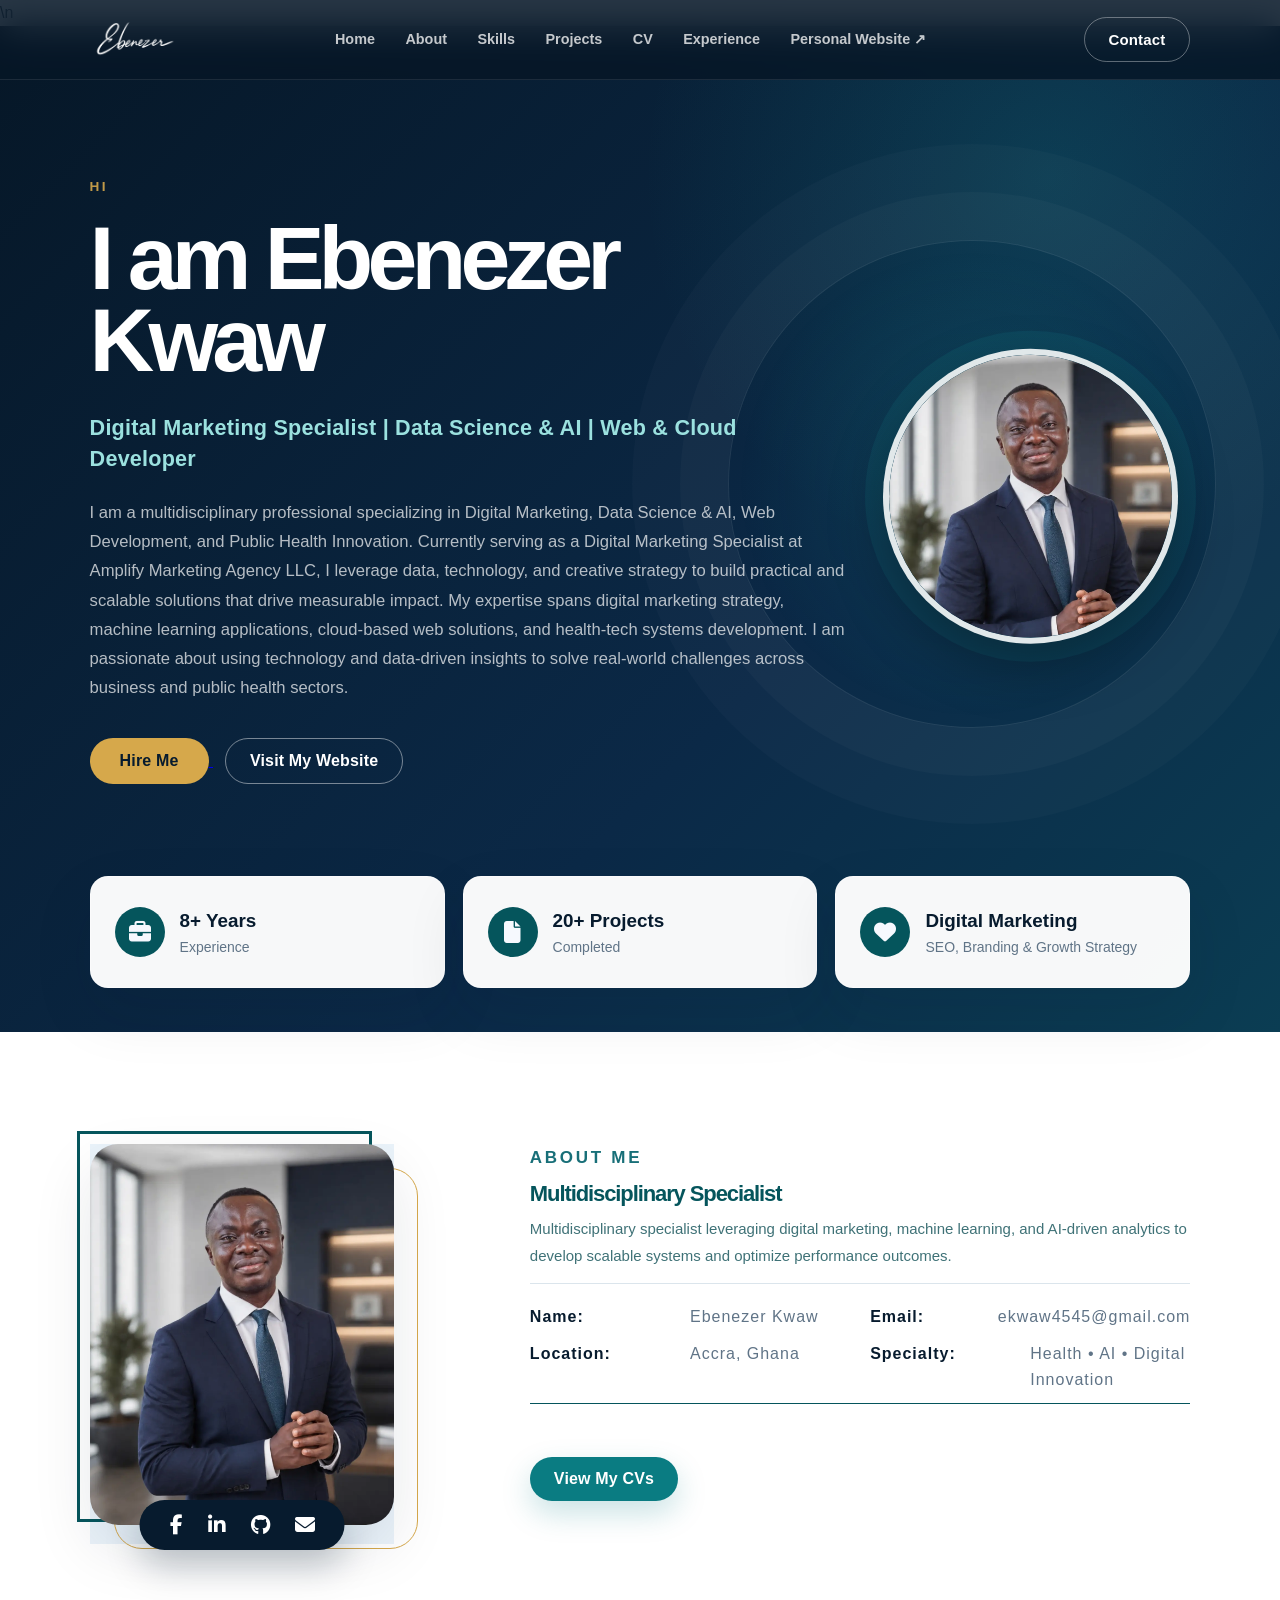
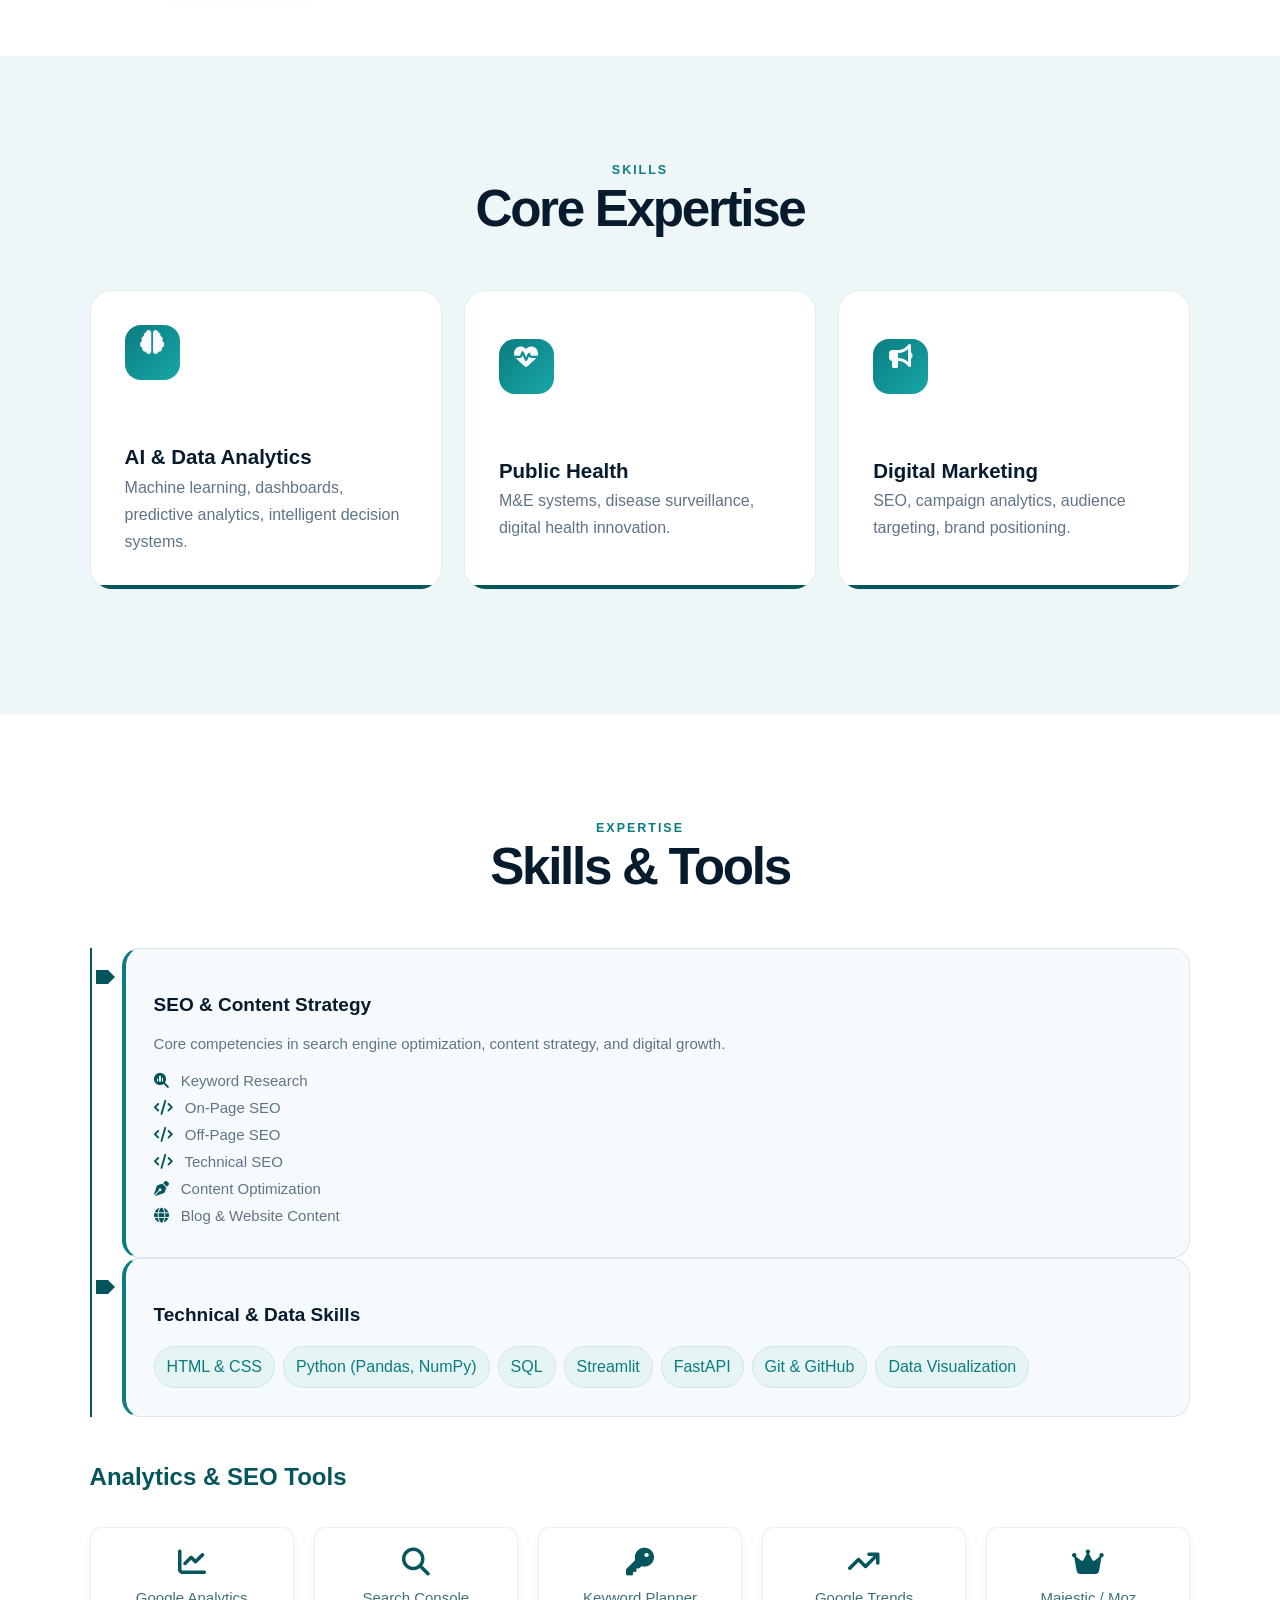
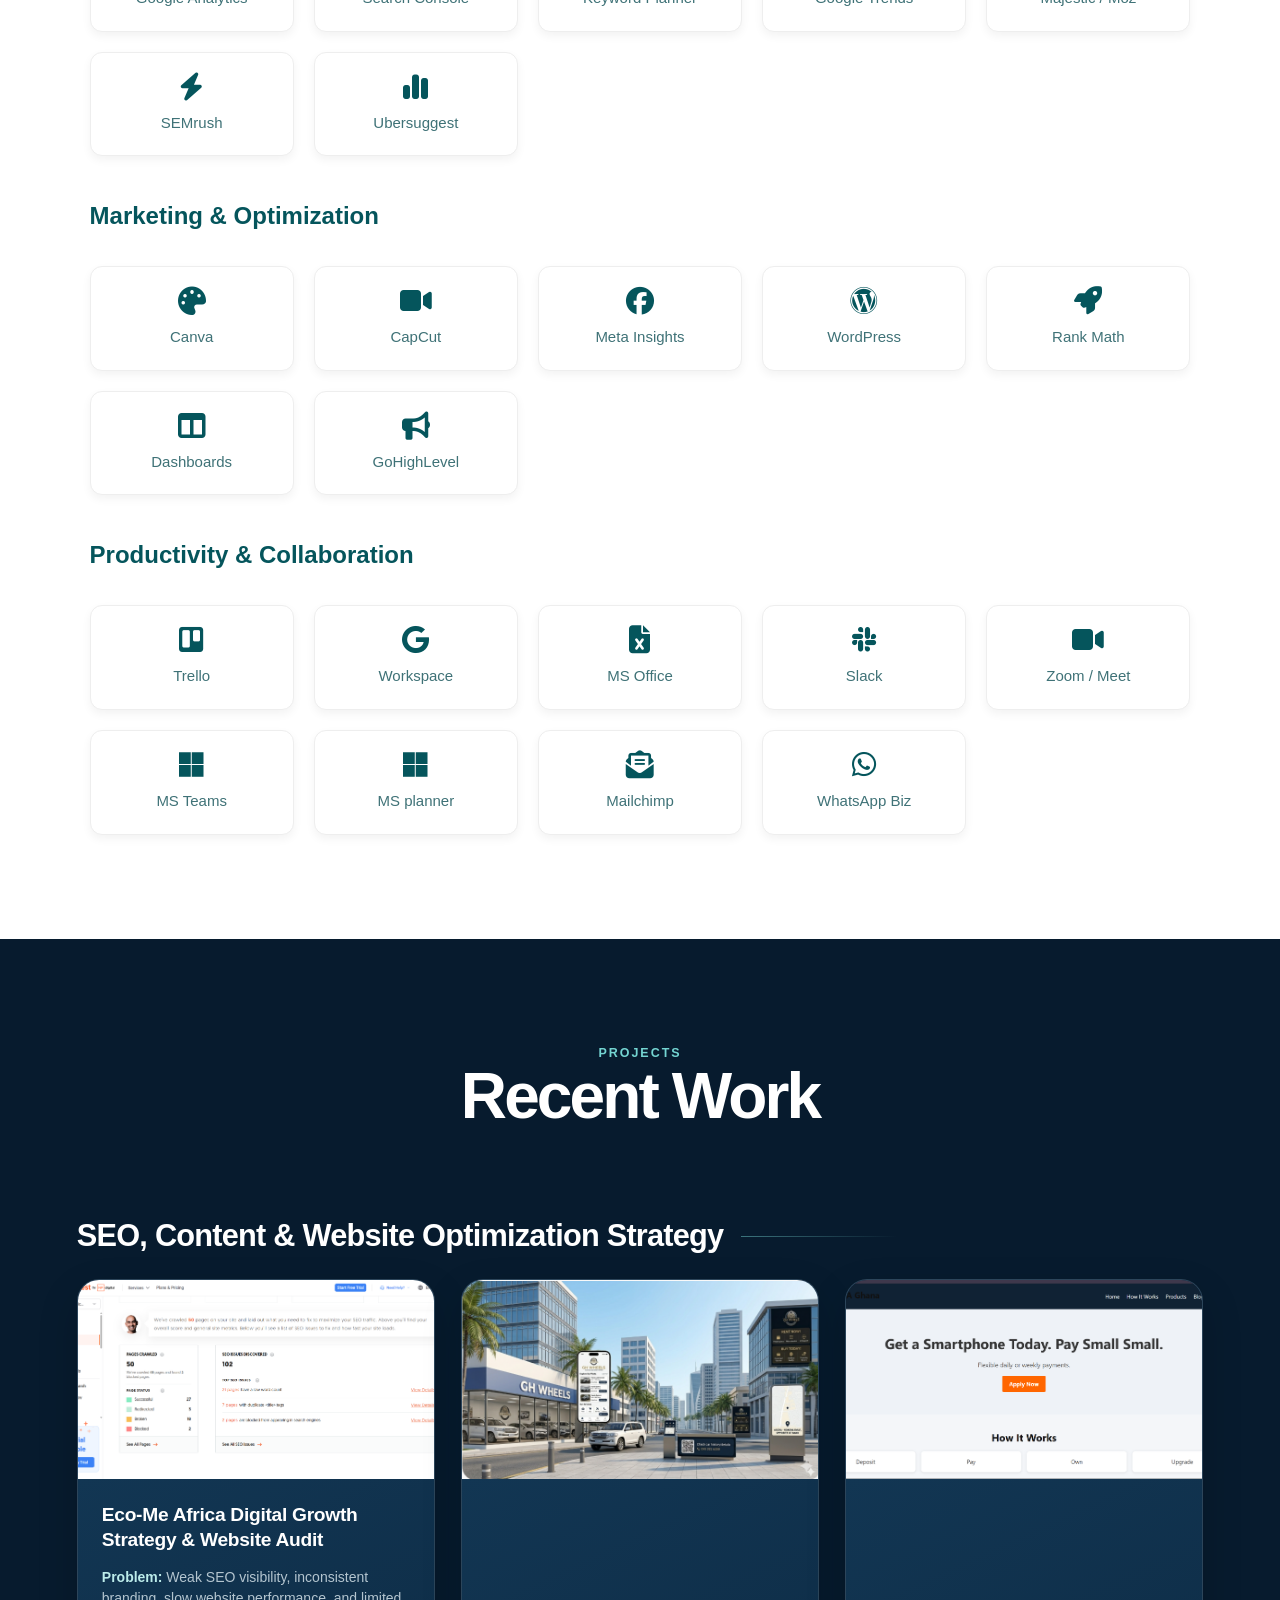
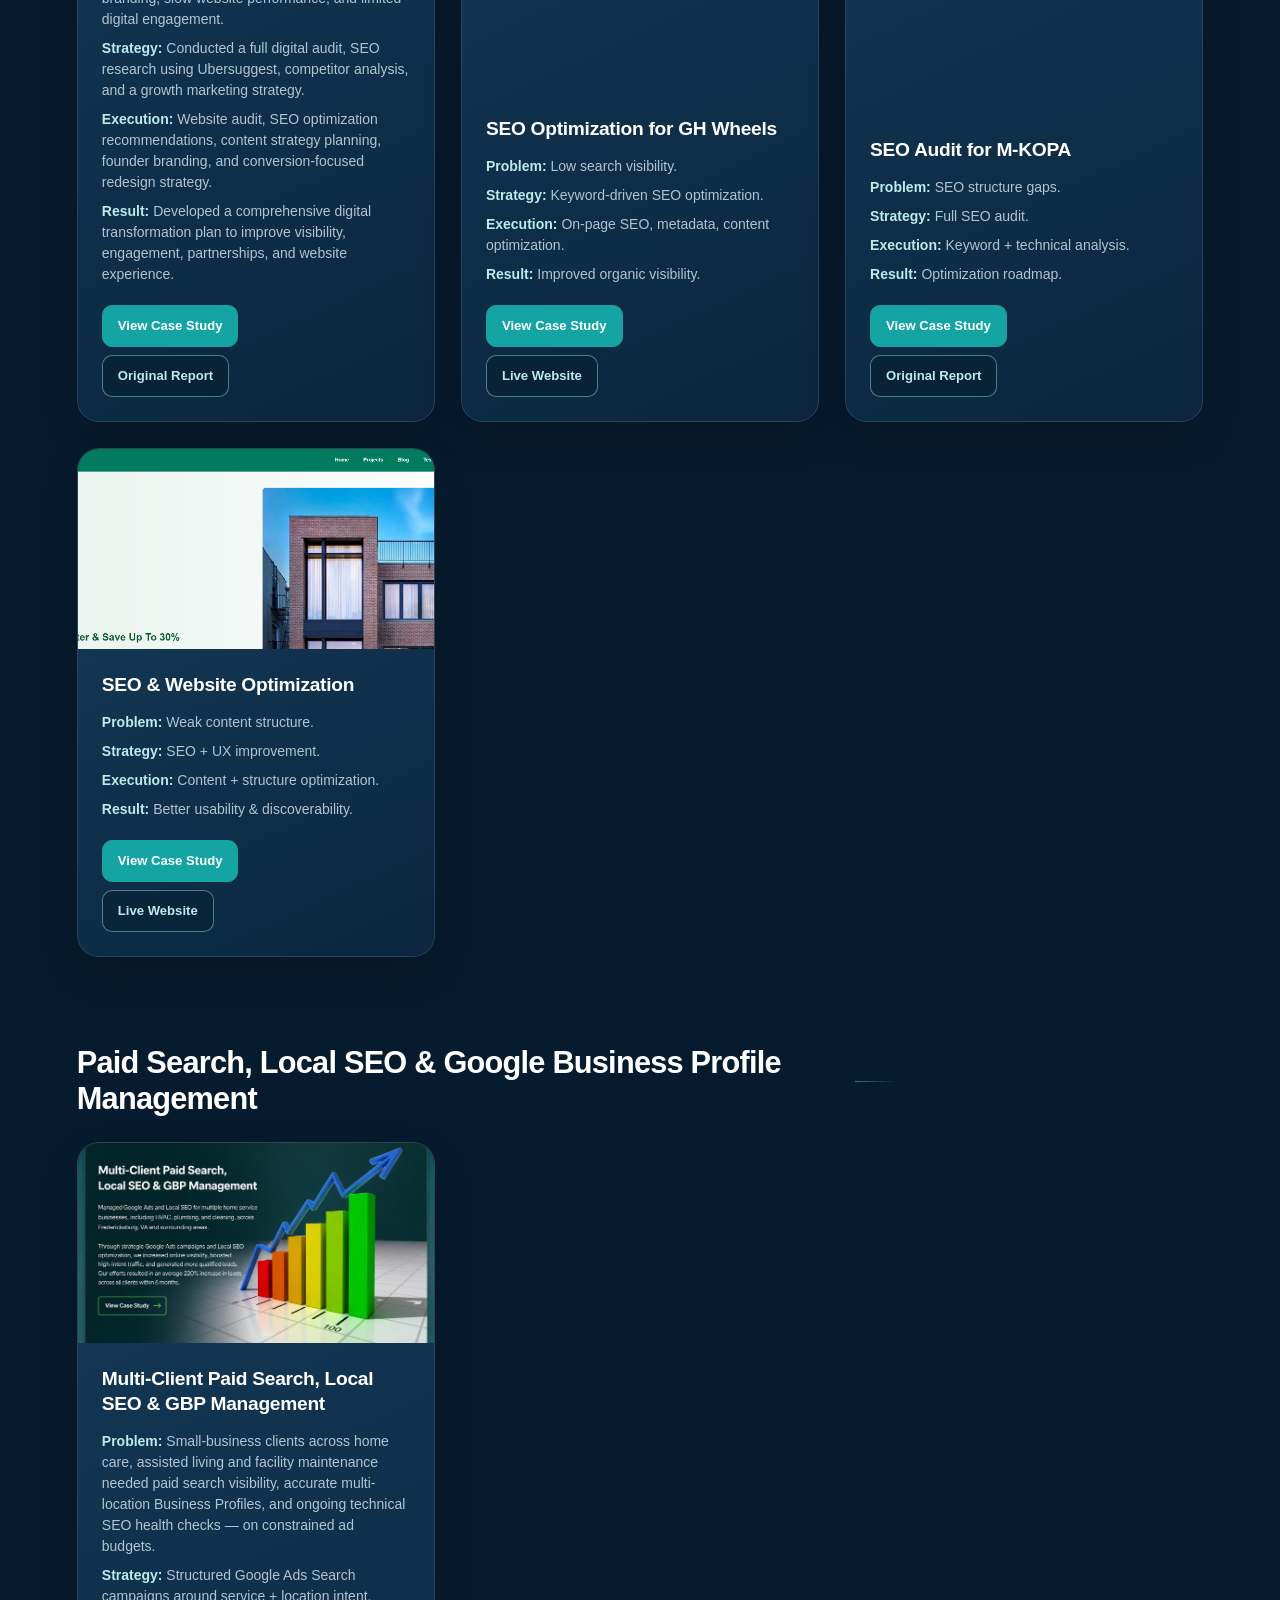
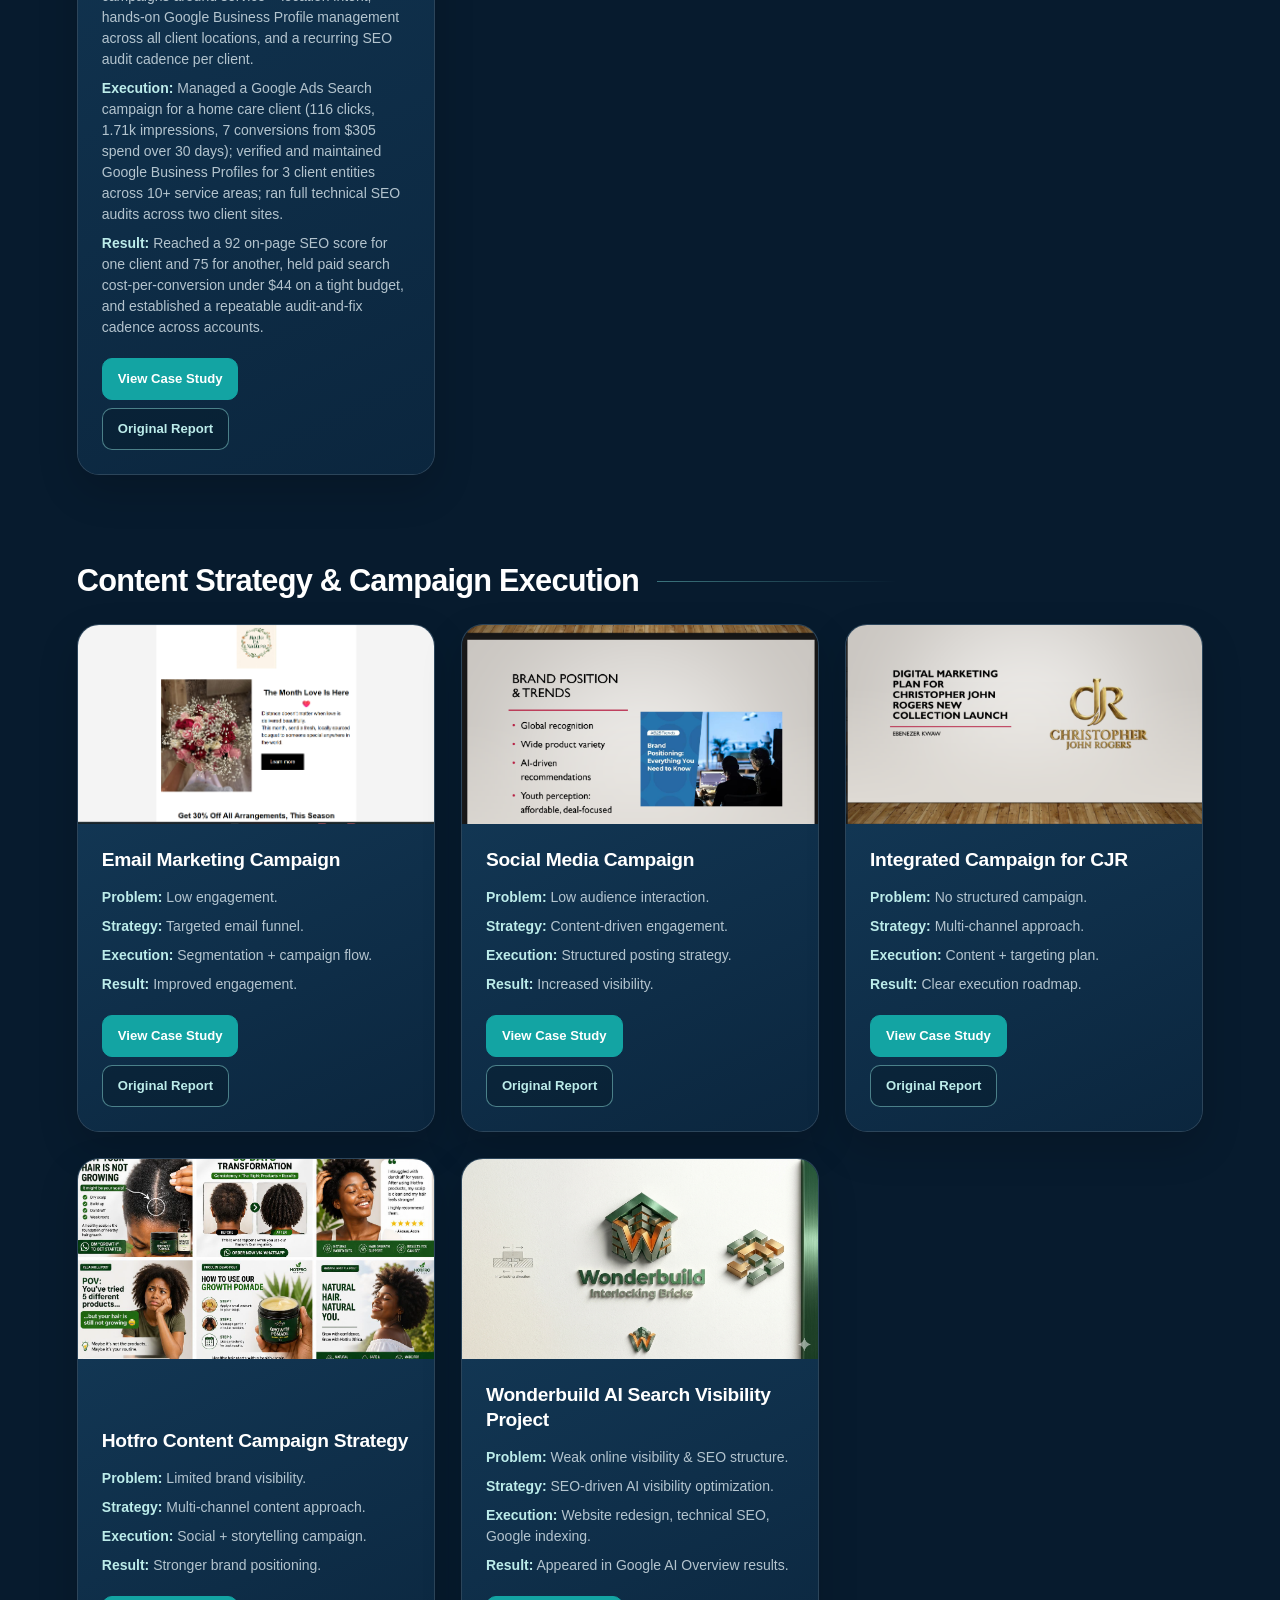
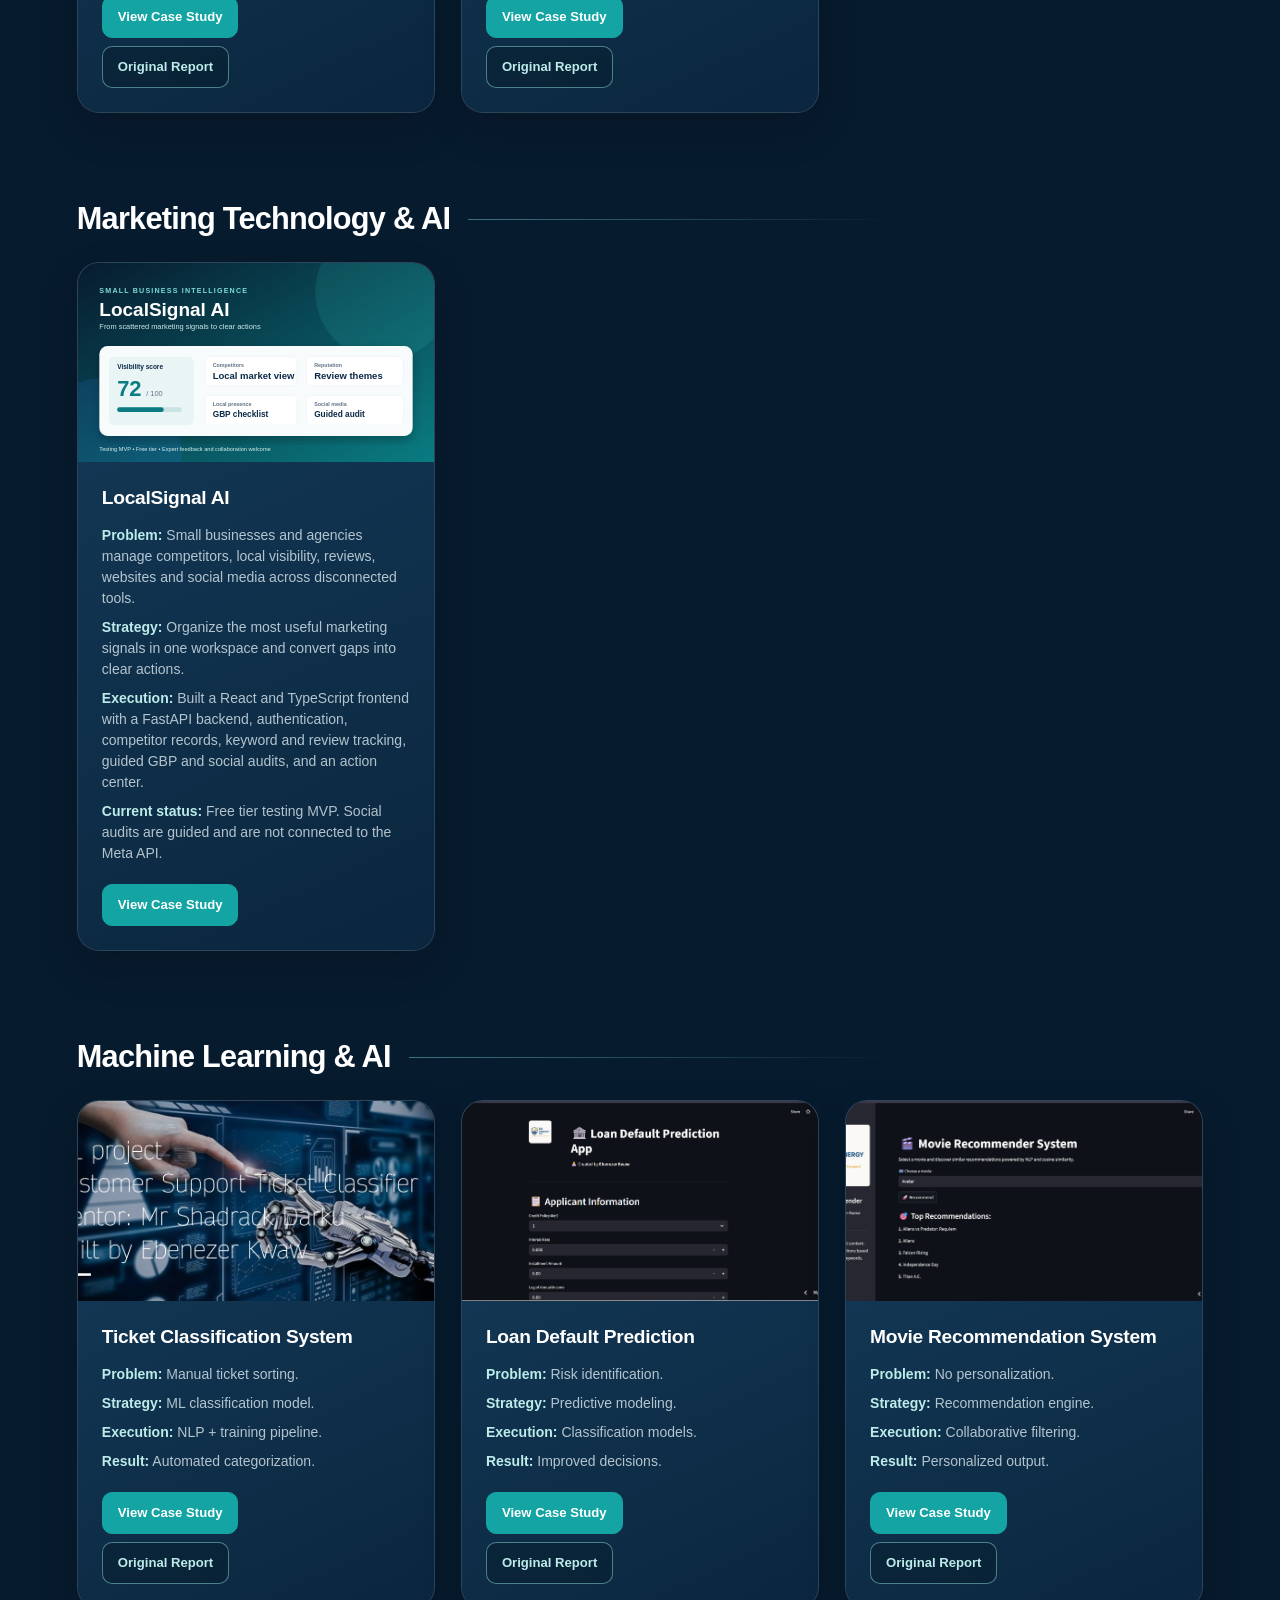
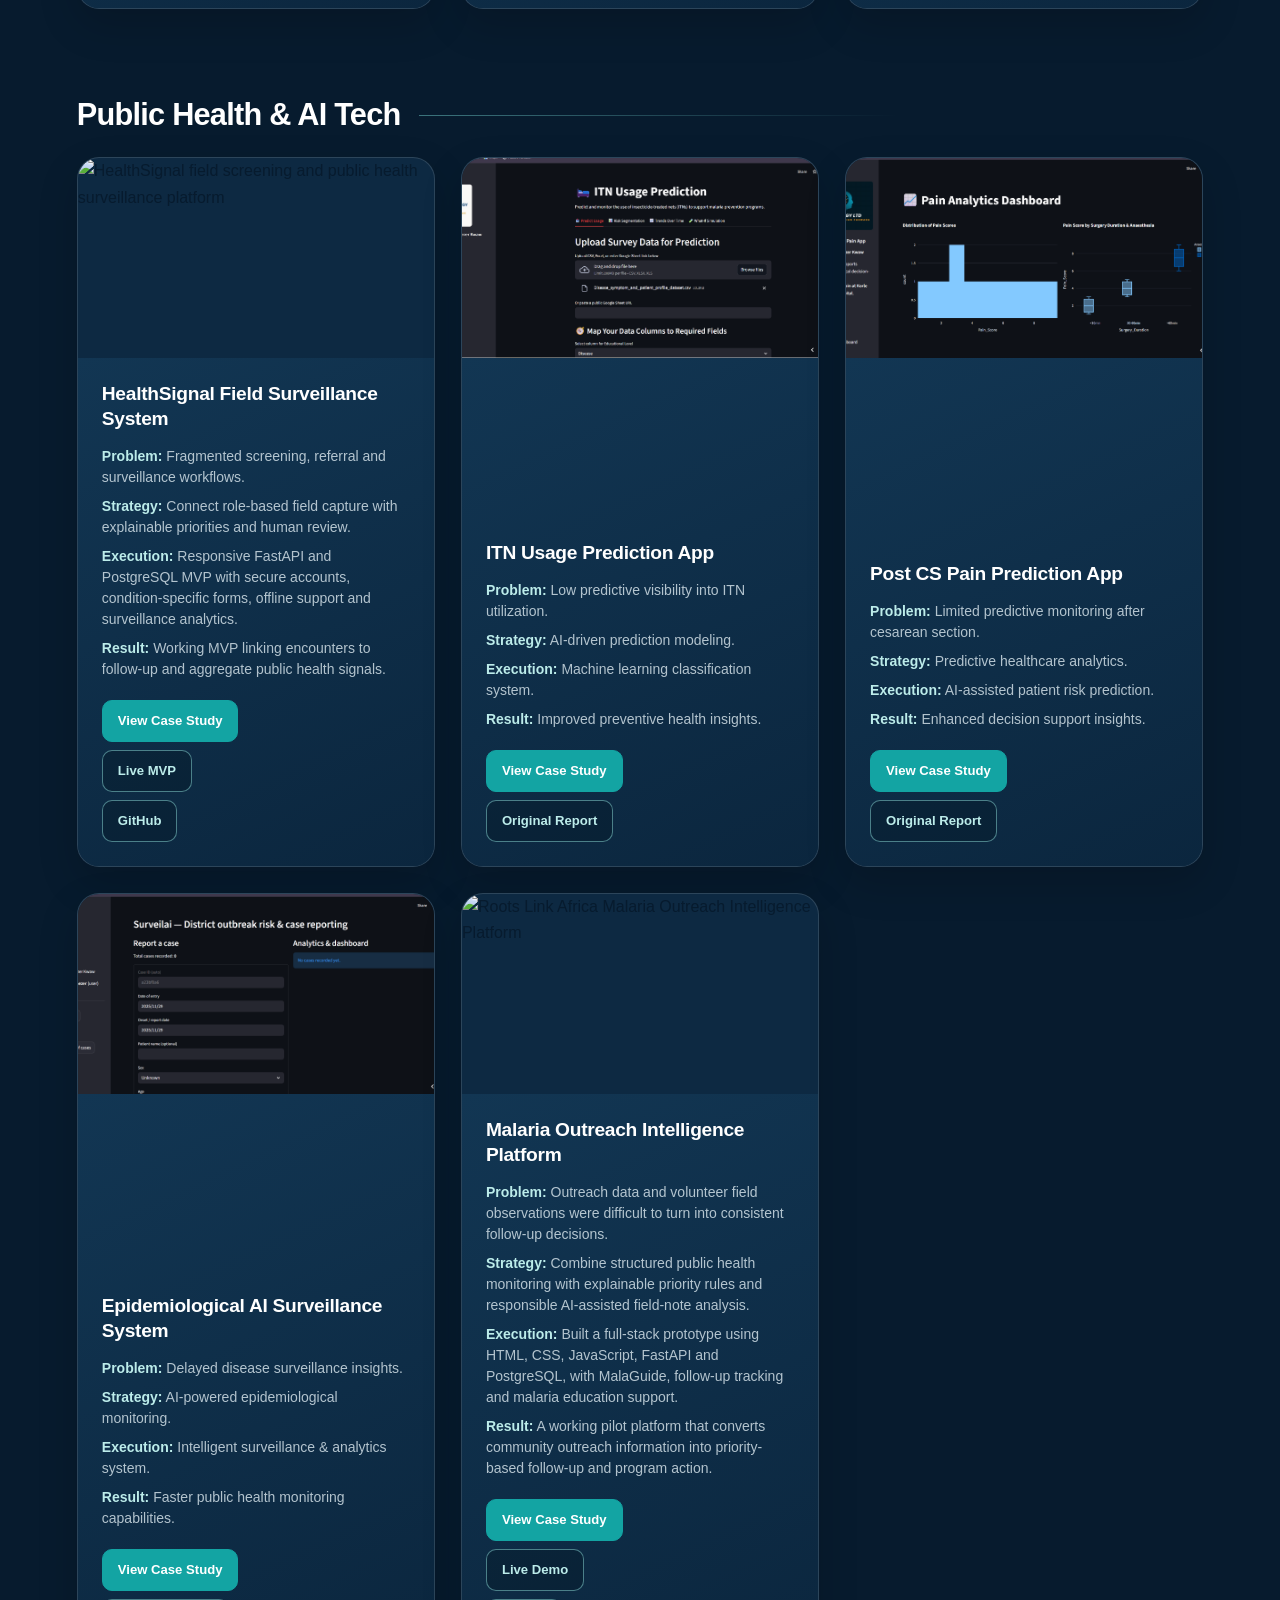
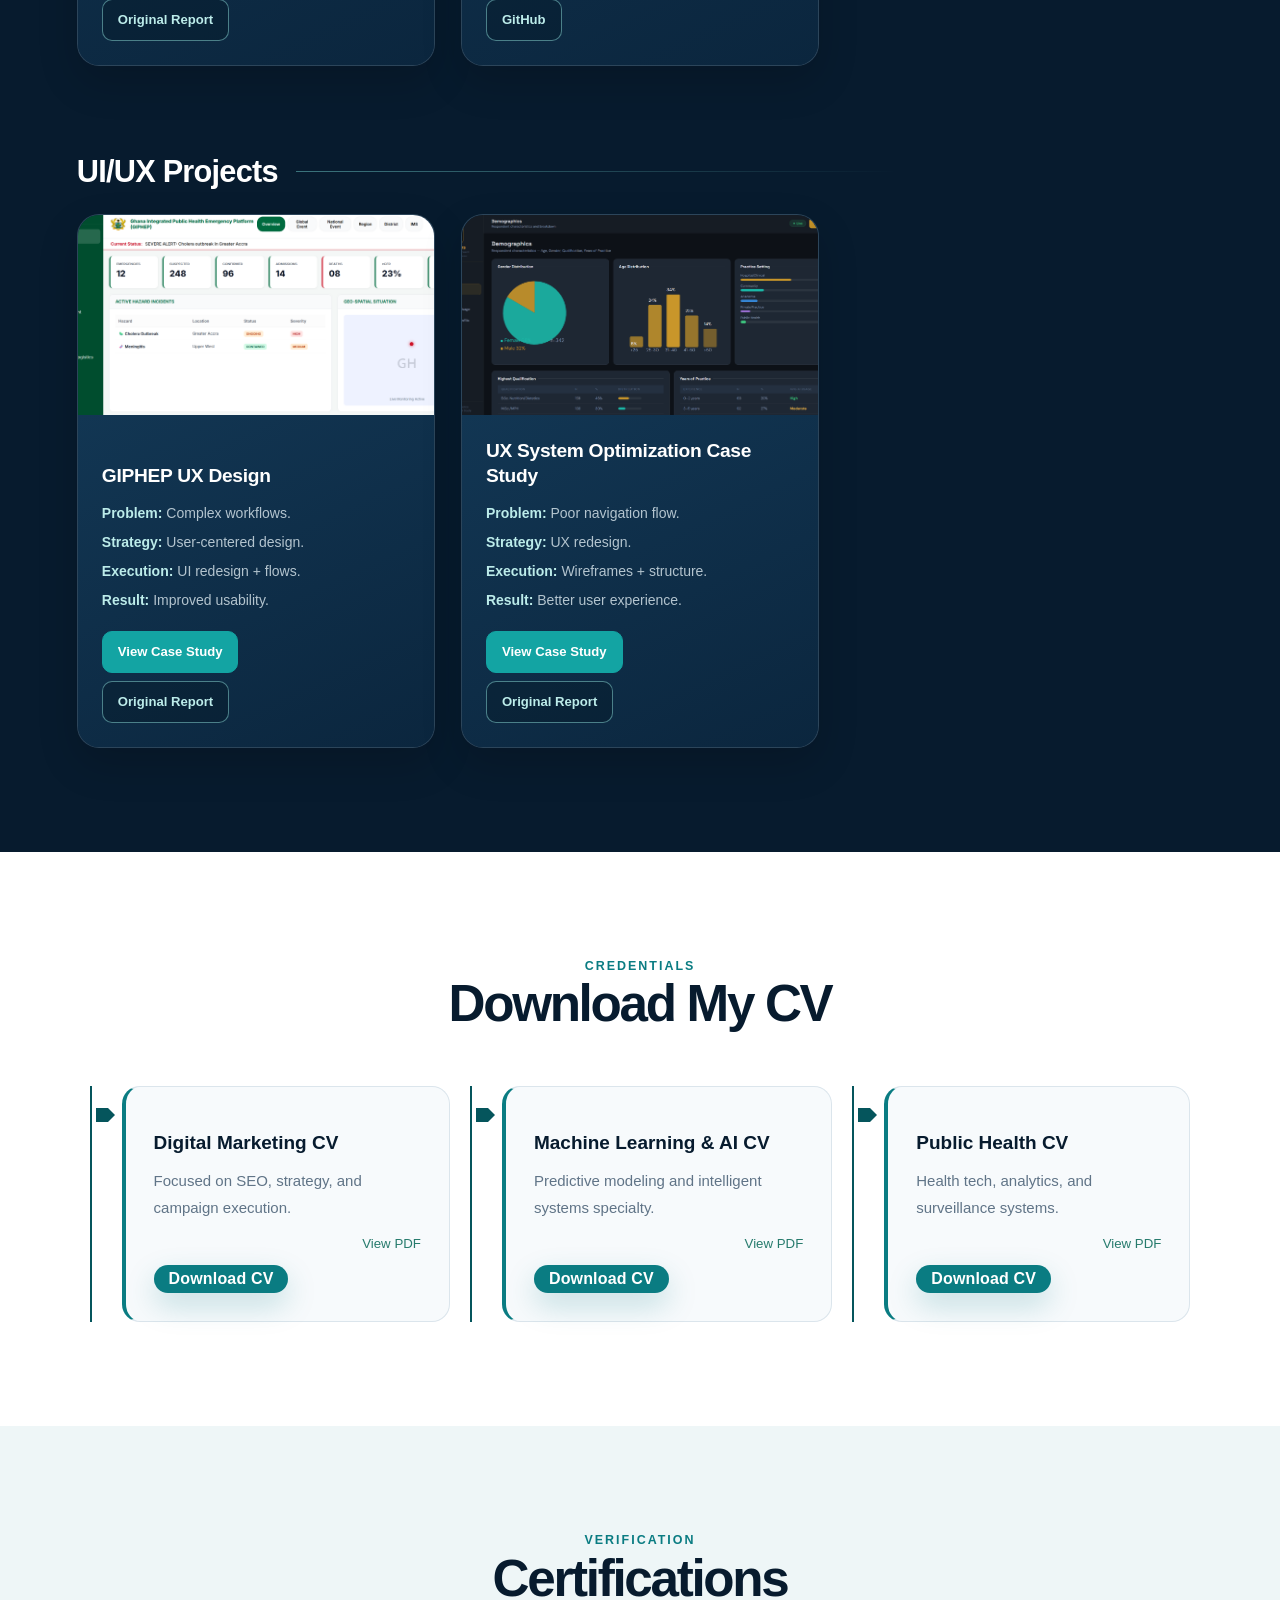
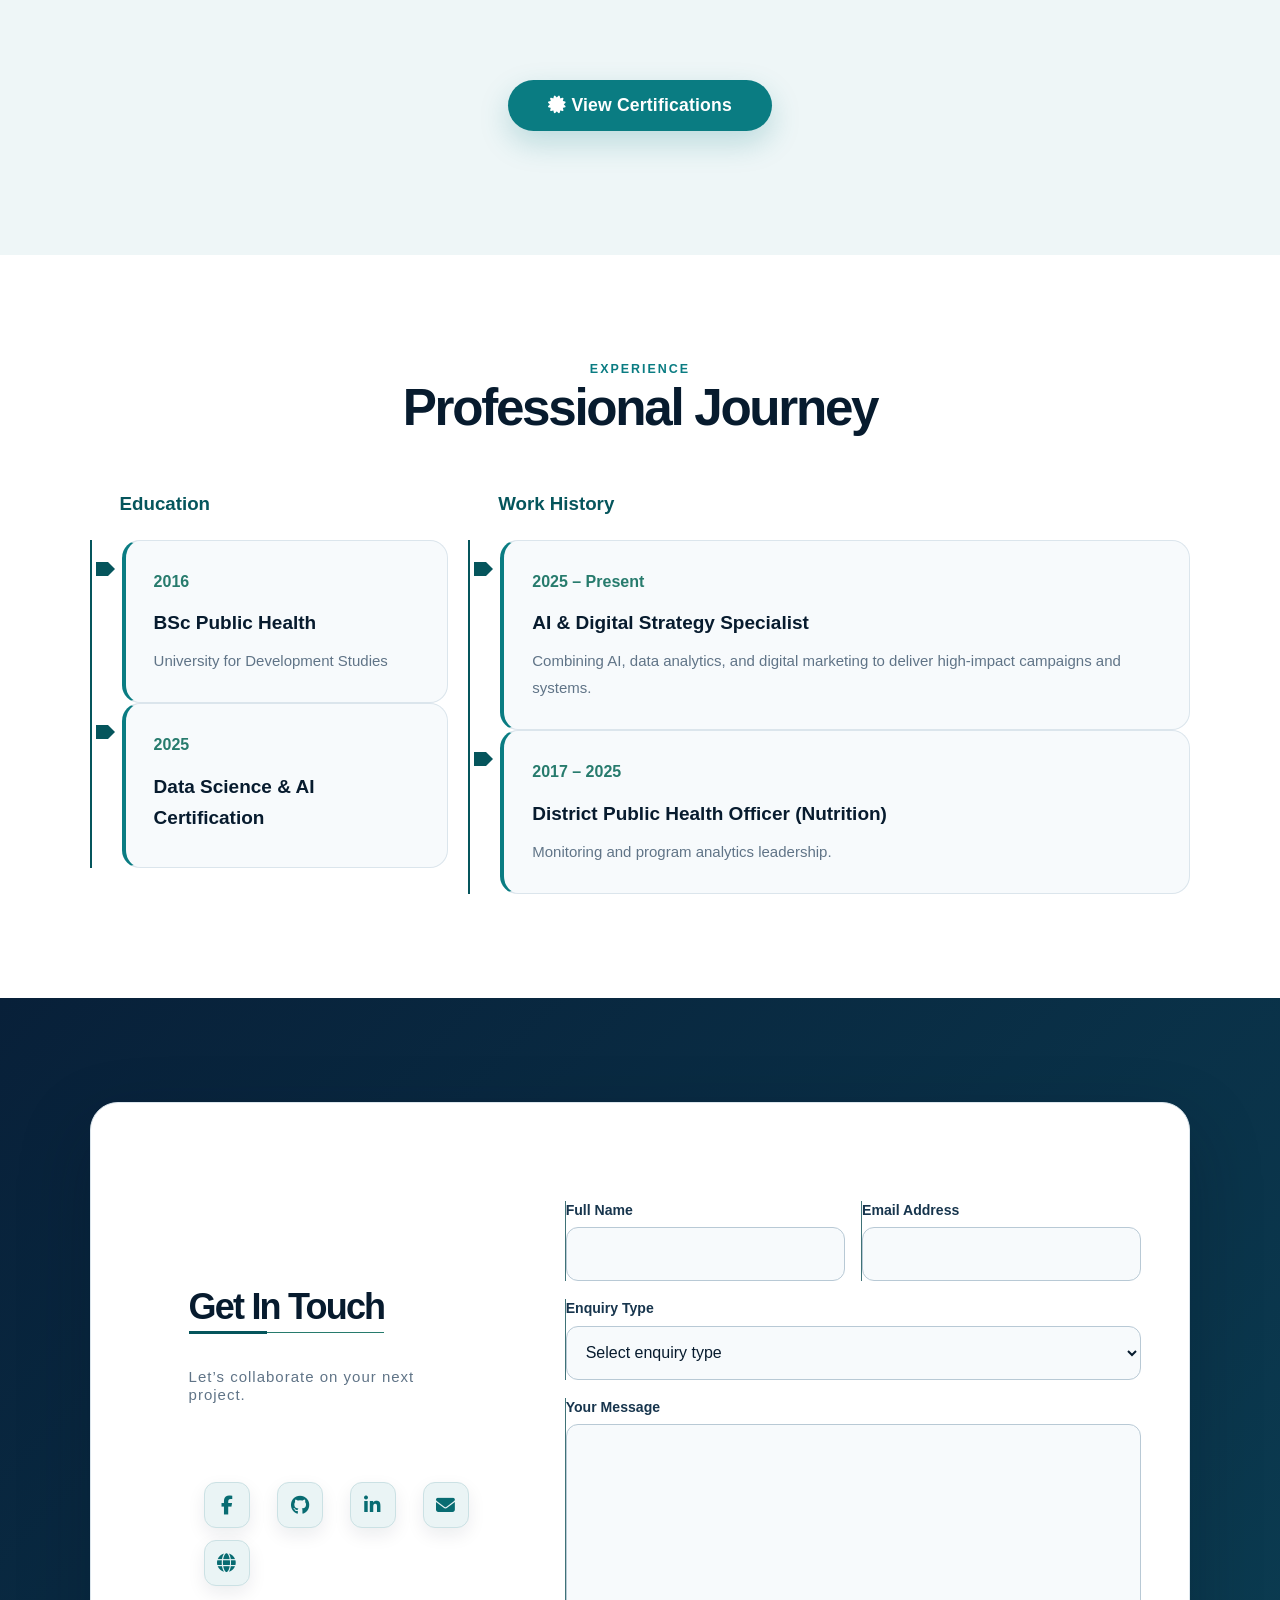
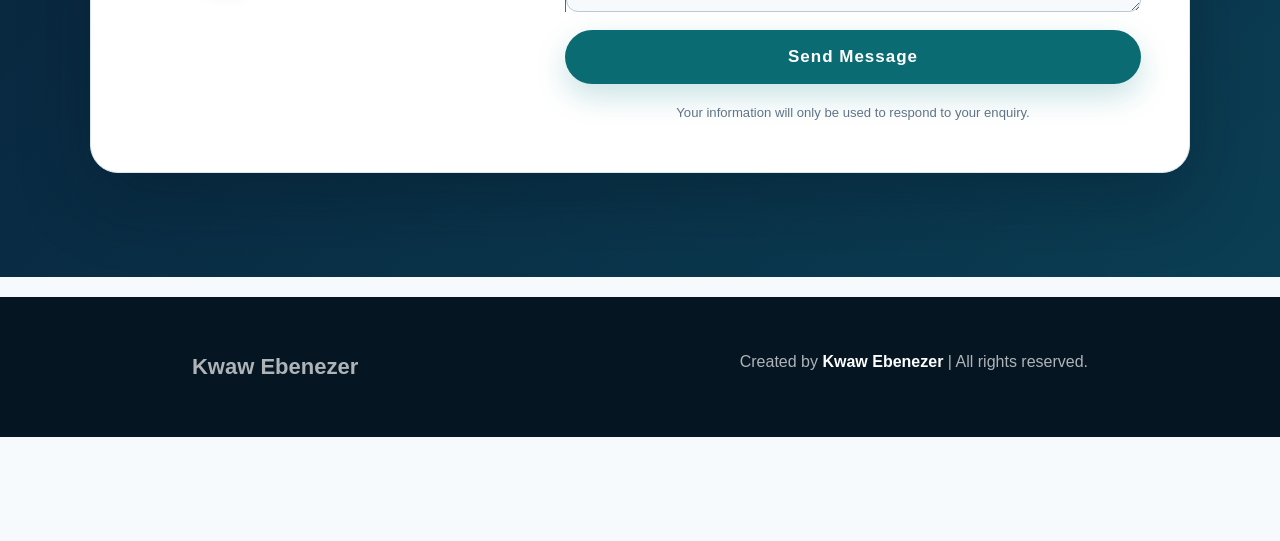
==== commit 34051809: "Redesign responsive portfolio project grid" ====
--- a/index.html
+++ b/index.html
@@ -5,7 +5,7 @@
     <meta name="viewport" content="width=device-width, initial-scale=1.0">
     <title>Ebenezer Portfolio | AI, Data Science & Digital Marketing</title>
     
-    <link rel="stylesheet" type="text/css" href="style.css?v=20260903-5">
+    <link rel="stylesheet" type="text/css" href="style.css?v=20260925-1">
     <link rel="stylesheet" href="https://cdnjs.cloudflare.com/ajax/libs/font-awesome/6.1.1/css/all.min.css"/>
     <link rel="stylesheet" href="https://cdnjs.cloudflare.com/ajax/libs/magnific-popup.js/1.1.0/magnific-popup.min.css"/>
     <link rel="stylesheet" href="https://cdnjs.cloudflare.com/ajax/libs/OwlCarousel2/2.3.4/assets/owl.carousel.min.css"/>
--- a/style.css
+++ b/style.css
@@ -1928,3 +1928,198 @@
   transform:translateY(-2px)!important;
 }
 .contact-form .contactSocialMedia a:hover i{color:#fff!important}
+
+/* ===== Unified responsive project showcase (2026-09) ===== */
+.portfolio.reusable{
+  padding-inline:clamp(20px,6vw,92px)!important;
+  overflow:hidden;
+}
+.portfolio>.headings{
+  max-width:760px;
+  margin-inline:auto;
+  text-align:center;
+}
+.portfolio>.headings h2{
+  font-size:clamp(2.35rem,5vw,4.7rem)!important;
+  line-height:1.04!important;
+  letter-spacing:-.045em!important;
+}
+.portfolio .project-category{
+  width:min(100%,1240px);
+  margin:clamp(58px,7vw,88px) auto 0!important;
+}
+.portfolio .project-category .sub-category{
+  display:flex!important;
+  align-items:center;
+  gap:18px;
+  margin:0 0 24px!important;
+}
+.portfolio .project-category .sub-category::after{
+  content:"";
+  height:1px;
+  flex:1;
+  background:linear-gradient(90deg,rgba(116,213,210,.48),transparent);
+}
+.portfolio .project-category .sub-category h2{
+  margin:0!important;
+  max-width:760px;
+  font-size:clamp(1.35rem,2.4vw,2rem)!important;
+  line-height:1.2!important;
+}
+.portfolio .gallery{
+  display:grid!important;
+  grid-template-columns:repeat(3,minmax(0,1fr))!important;
+  align-items:stretch!important;
+  gap:26px!important;
+}
+.portfolio .gallery .item{
+  position:relative!important;
+  display:flex!important;
+  flex-direction:column!important;
+  min-width:0!important;
+  height:auto!important;
+  min-height:100%!important;
+  overflow:hidden!important;
+  border:1px solid rgba(255,255,255,.13)!important;
+  border-radius:22px!important;
+  background:#0d2942!important;
+  box-shadow:0 16px 40px rgba(0,0,0,.16)!important;
+  transition:transform .28s ease,border-color .28s ease,box-shadow .28s ease!important;
+}
+.portfolio .gallery .item:hover{
+  transform:translateY(-6px)!important;
+  border-color:rgba(116,213,210,.52)!important;
+  box-shadow:0 24px 55px rgba(0,0,0,.28)!important;
+}
+.portfolio .gallery .item>img{
+  position:relative!important;
+  inset:auto!important;
+  display:block!important;
+  flex:0 0 auto!important;
+  width:100%!important;
+  height:210px!important;
+  min-height:210px!important;
+  aspect-ratio:auto!important;
+  object-fit:cover!important;
+  object-position:center!important;
+  opacity:1!important;
+  transform:none!important;
+  border:0!important;
+}
+.portfolio .gallery .item:hover>img{transform:none!important}
+.portfolio .gallery .item .overlay{
+  position:relative!important;
+  inset:auto!important;
+  display:flex!important;
+  flex:1 1 auto!important;
+  width:100%!important;
+  height:auto!important;
+  min-height:0!important;
+  padding:24px!important;
+  background:linear-gradient(155deg,#123653 0%,#0b263e 100%)!important;
+  opacity:1!important;
+  visibility:visible!important;
+  overflow:visible!important;
+}
+.portfolio .gallery .item .project-info{
+  display:flex!important;
+  flex:1!important;
+  flex-direction:column!important;
+  align-items:flex-start!important;
+  justify-content:flex-start!important;
+  width:100%!important;
+  min-width:0!important;
+  max-height:none!important;
+  padding:0!important;
+  overflow:visible!important;
+}
+.portfolio .gallery .item .project-info h3{
+  display:block!important;
+  margin:0 0 14px!important;
+  color:#fff!important;
+  font-size:1.2rem!important;
+  line-height:1.3!important;
+  letter-spacing:-.015em!important;
+}
+.portfolio .gallery .item .project-info p{
+  display:block!important;
+  margin:0 0 8px!important;
+  color:rgba(231,243,248,.76)!important;
+  font-size:.875rem!important;
+  line-height:1.5!important;
+}
+.portfolio .gallery .item .project-info p:last-of-type{margin-bottom:20px!important}
+.portfolio .gallery .item .project-info p strong{
+  color:#bcecea!important;
+  font-weight:750!important;
+}
+.portfolio .gallery .item .project-info a{
+  display:inline-flex!important;
+  align-items:center!important;
+  justify-content:center!important;
+  min-width:0!important;
+  min-height:42px!important;
+  margin:8px 8px 0 0!important;
+  padding:10px 15px!important;
+  border:1px solid rgba(146,229,226,.48)!important;
+  border-radius:10px!important;
+  background:rgba(5,21,34,.34)!important;
+  color:#bcecea!important;
+  font-size:.82rem!important;
+  font-weight:800!important;
+  line-height:1.2!important;
+  text-align:center!important;
+  text-decoration:none!important;
+  backdrop-filter:none!important;
+}
+.portfolio .gallery .item .project-info a:first-of-type{
+  margin-top:auto!important;
+  background:#13a4a3!important;
+  border-color:#13a4a3!important;
+  color:#fff!important;
+}
+.portfolio .gallery .item .project-info a:hover{
+  transform:translateY(-2px)!important;
+  border-color:#f3b24a!important;
+  background:#f3b24a!important;
+  color:#071b2e!important;
+}
+@media(max-width:1050px){
+  .portfolio .gallery{
+    grid-template-columns:repeat(2,minmax(0,1fr))!important;
+    gap:22px!important;
+  }
+  .portfolio .gallery .item>img{
+    height:220px!important;
+    min-height:220px!important;
+  }
+}
+@media(max-width:700px){
+  .portfolio.reusable{padding-inline:18px!important}
+  .portfolio .project-category{margin-top:56px!important}
+  .portfolio .project-category .sub-category{
+    align-items:flex-start;
+    gap:12px;
+    margin-bottom:18px!important;
+  }
+  .portfolio .project-category .sub-category::after{margin-top:13px}
+  .portfolio .gallery{grid-template-columns:1fr!important;gap:20px!important}
+  .portfolio .gallery .item{border-radius:18px!important}
+  .portfolio .gallery .item>img{
+    height:210px!important;
+    min-height:210px!important;
+  }
+  .portfolio .gallery .item .overlay{padding:22px 20px!important}
+}
+@media(max-width:390px){
+  .portfolio .gallery .item>img{
+    height:190px!important;
+    min-height:190px!important;
+  }
+  .portfolio .gallery .item .project-info h3{font-size:1.1rem!important}
+  .portfolio .gallery .item .project-info p{font-size:.82rem!important}
+  .portfolio .gallery .item .project-info a{
+    width:100%!important;
+    margin-right:0!important;
+  }
+}
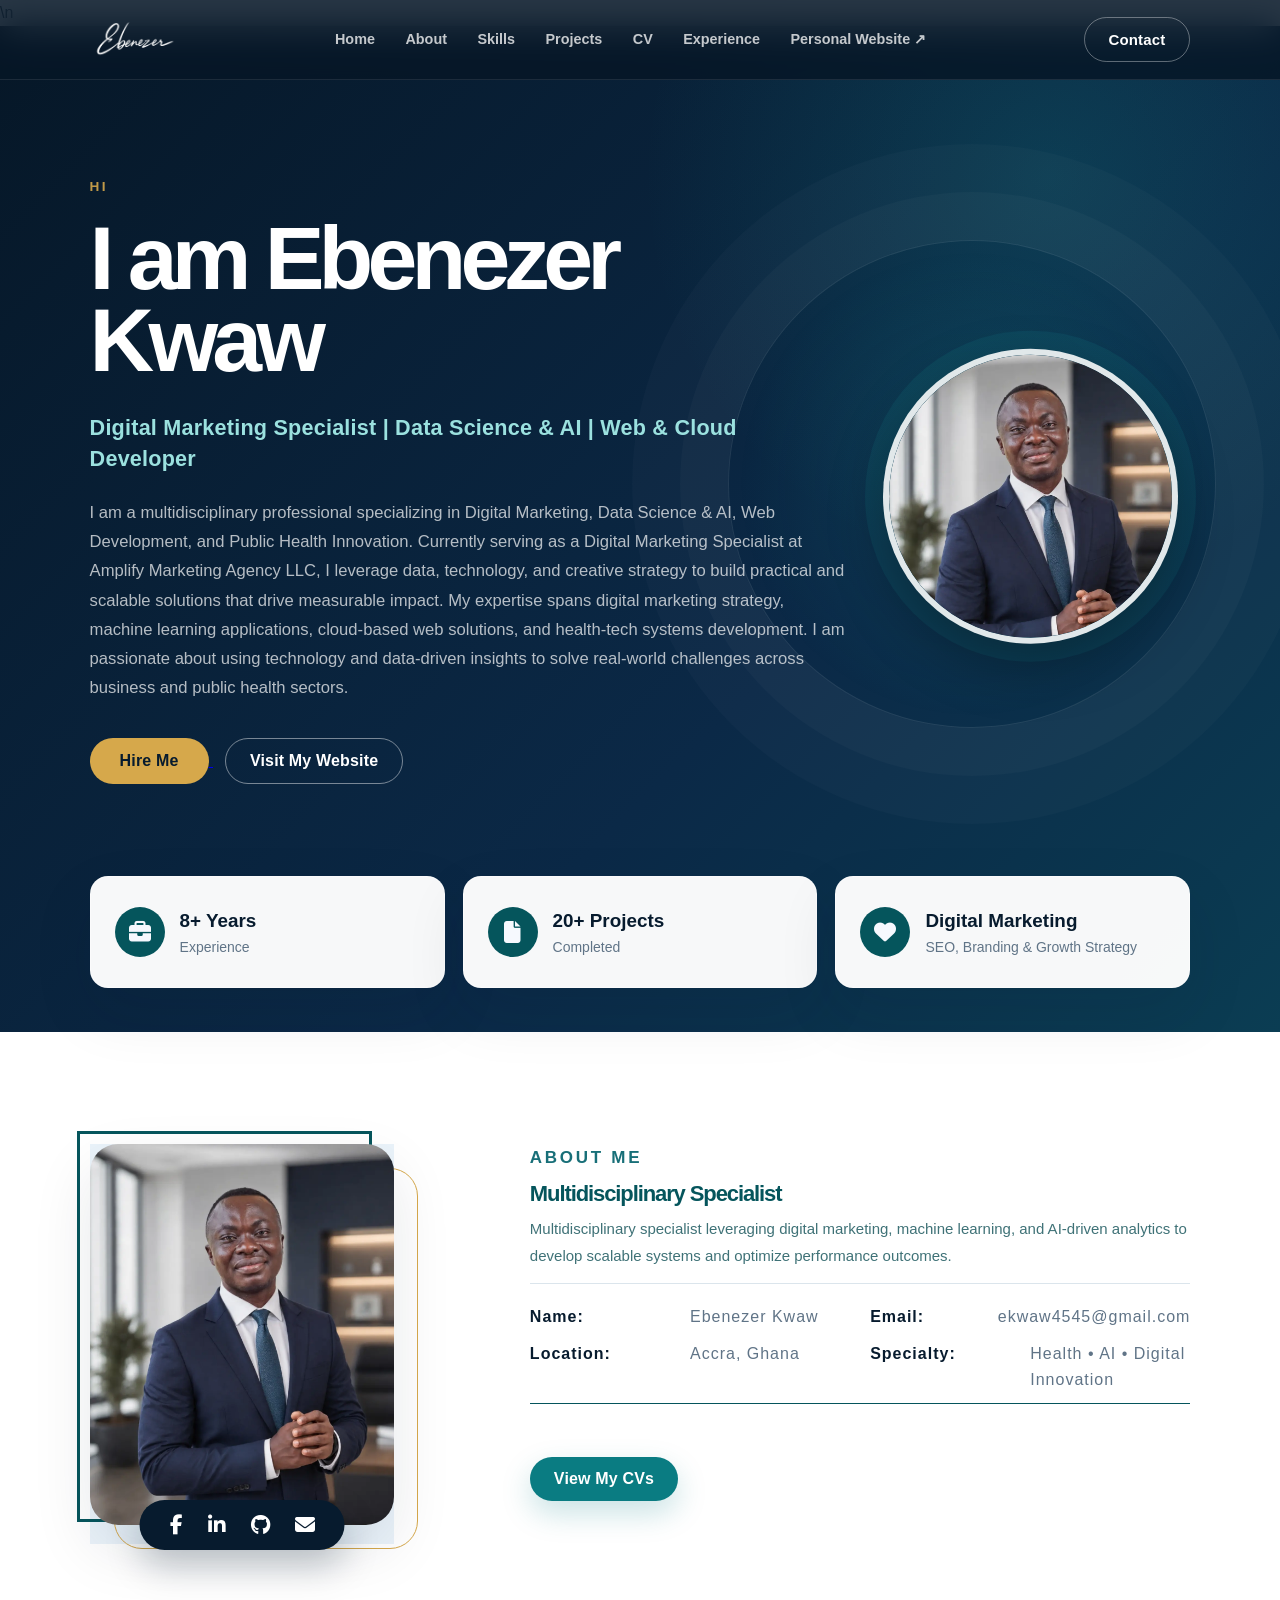
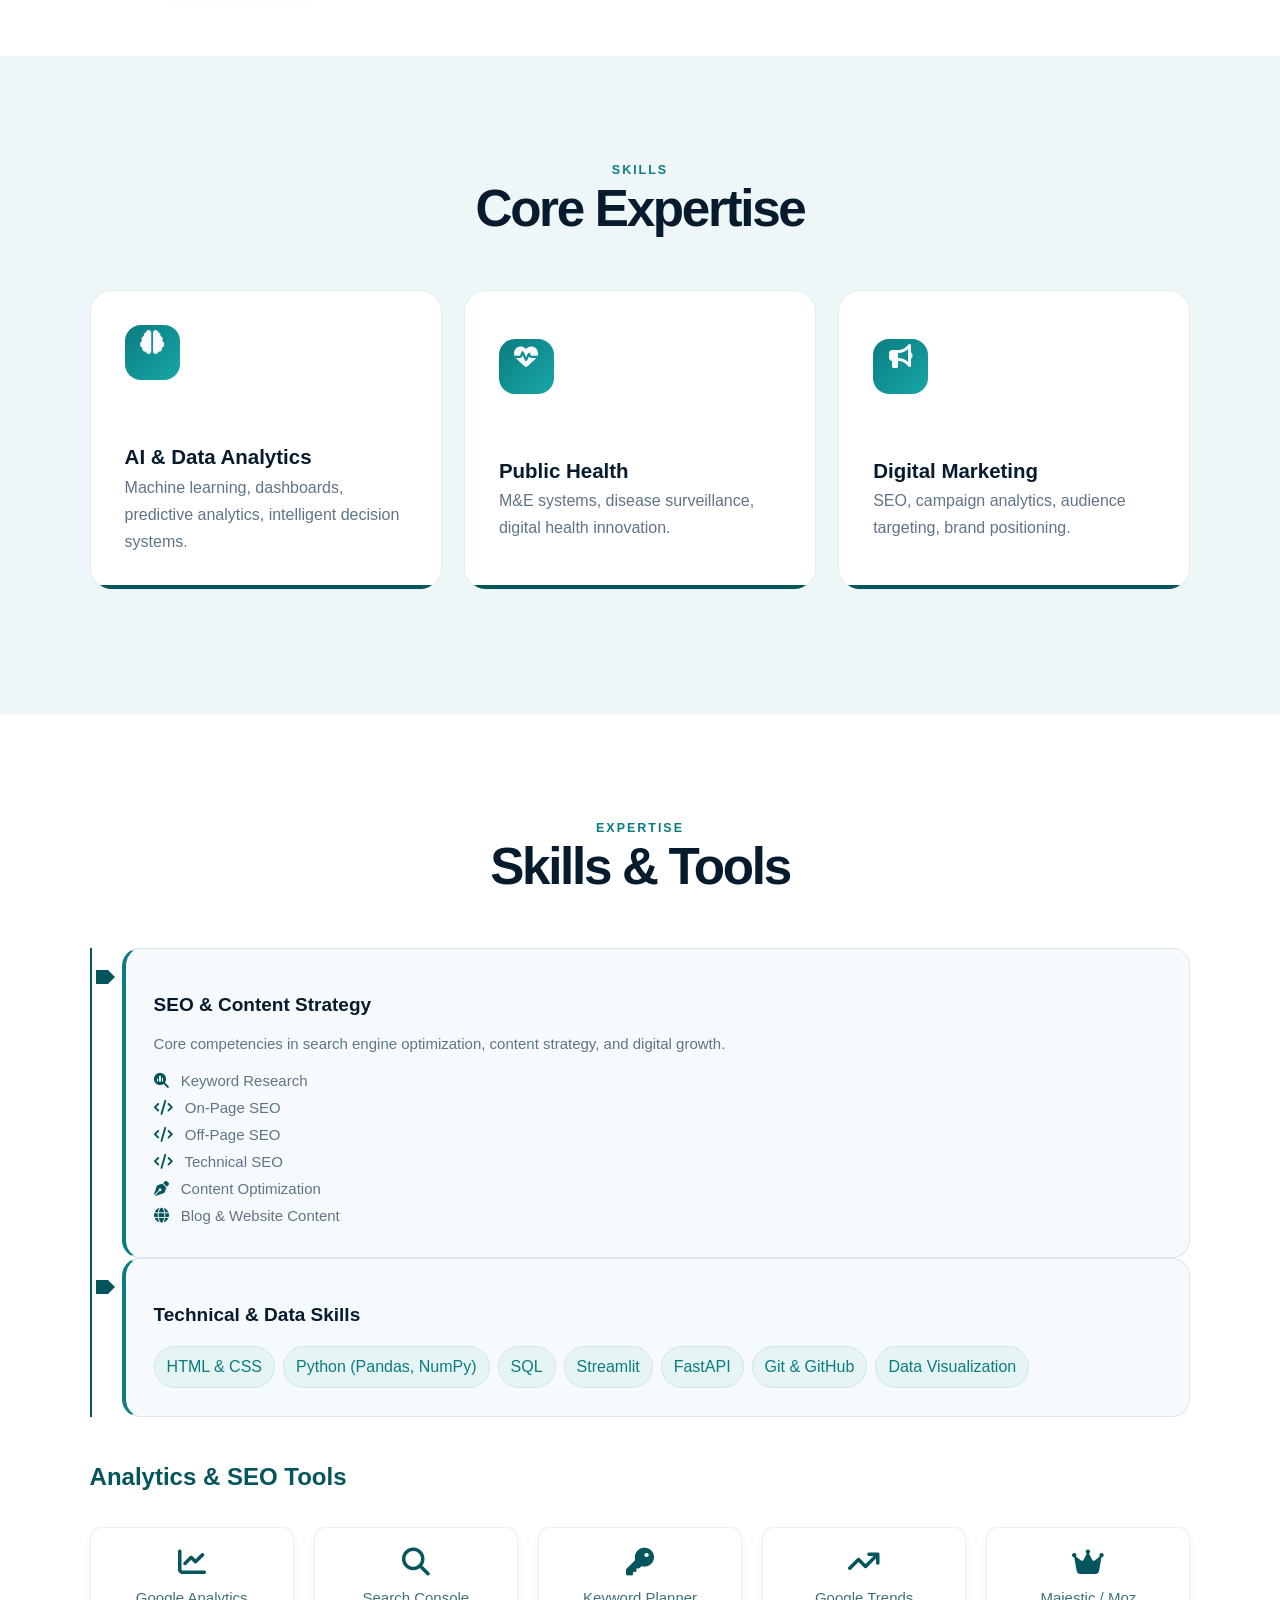
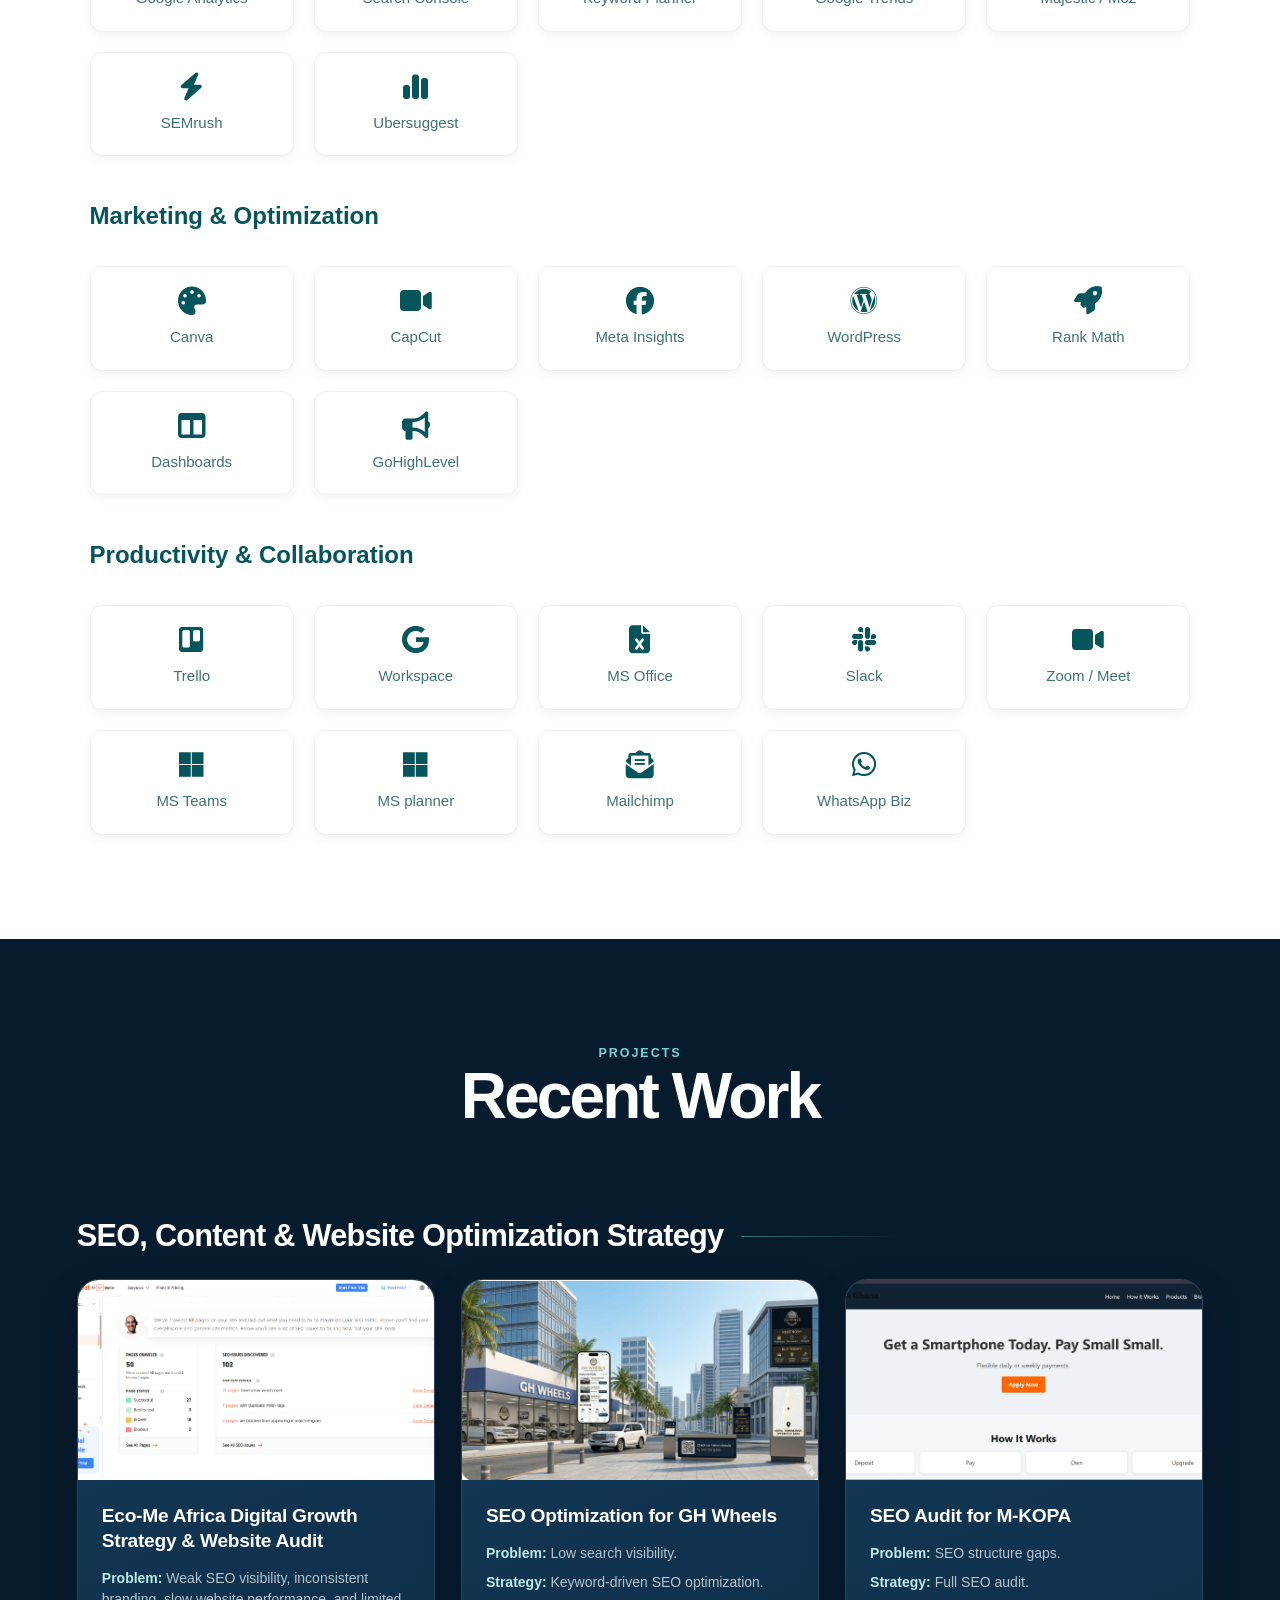
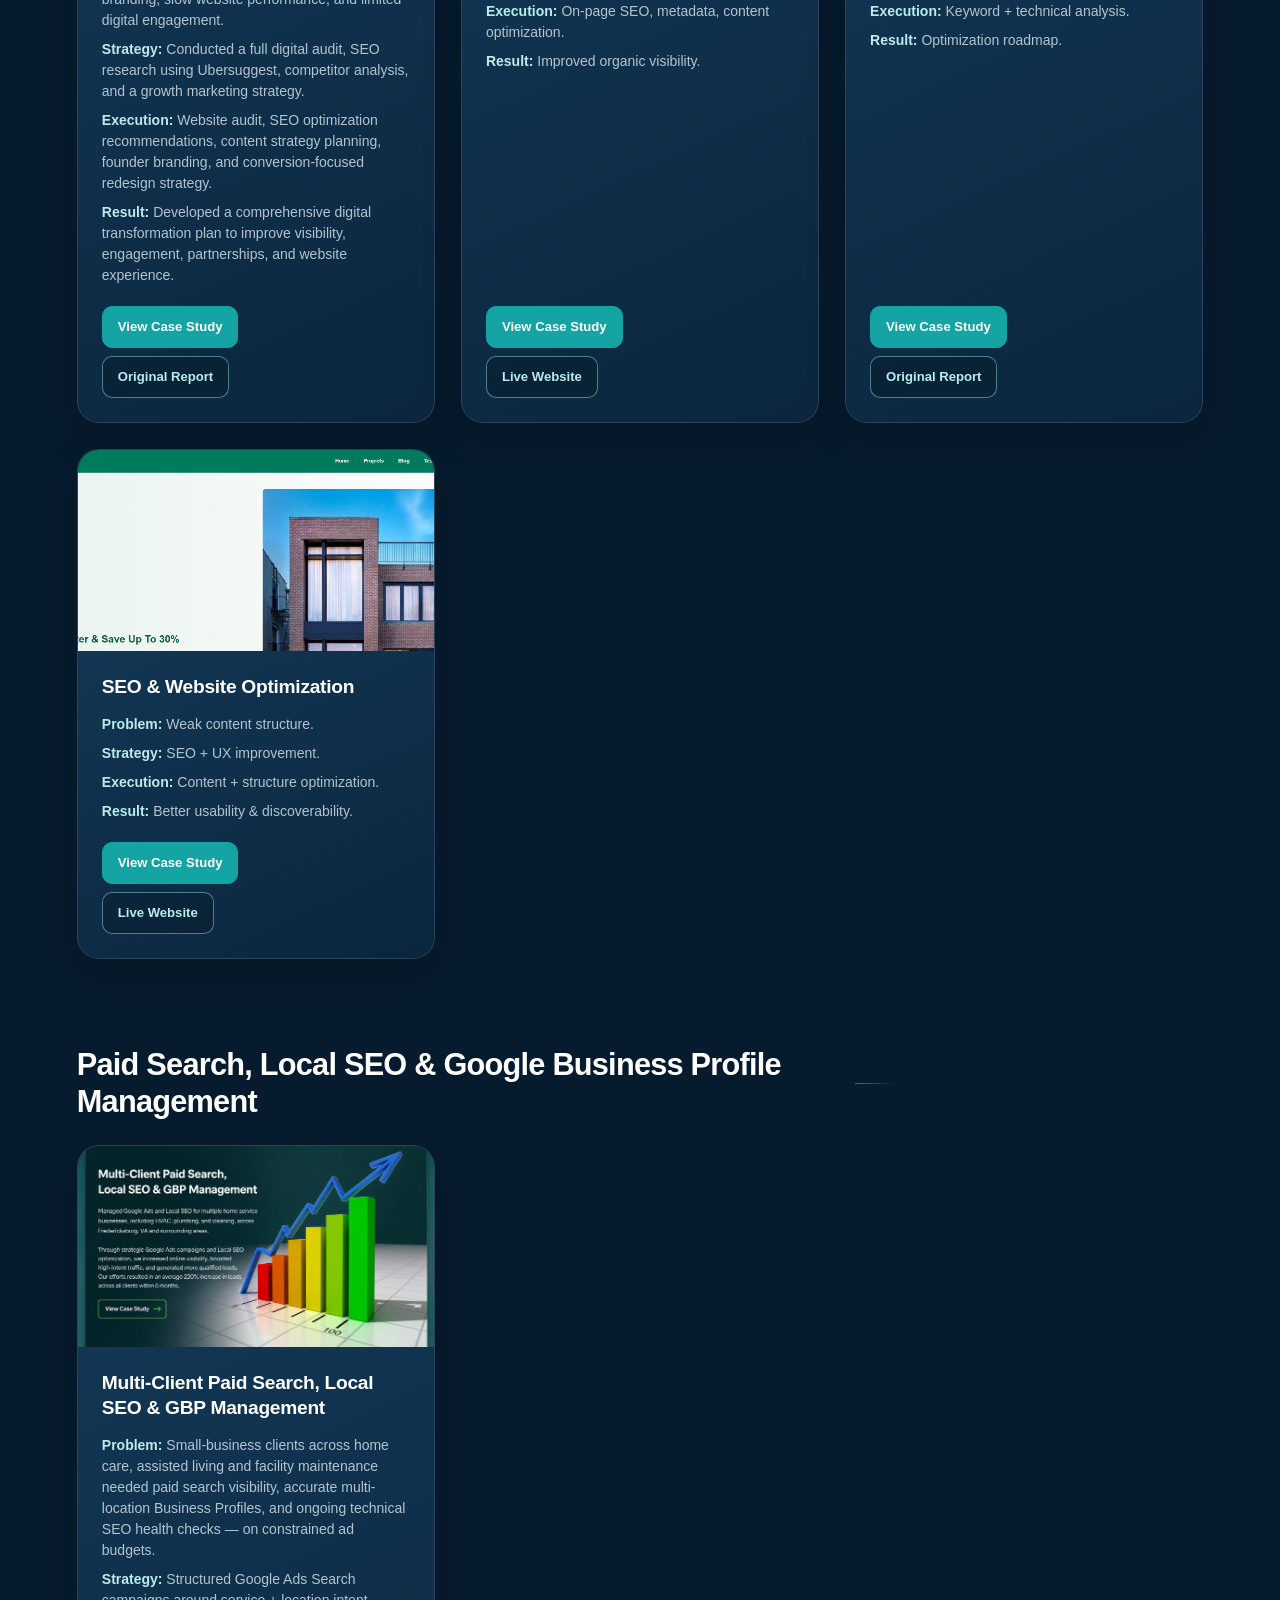
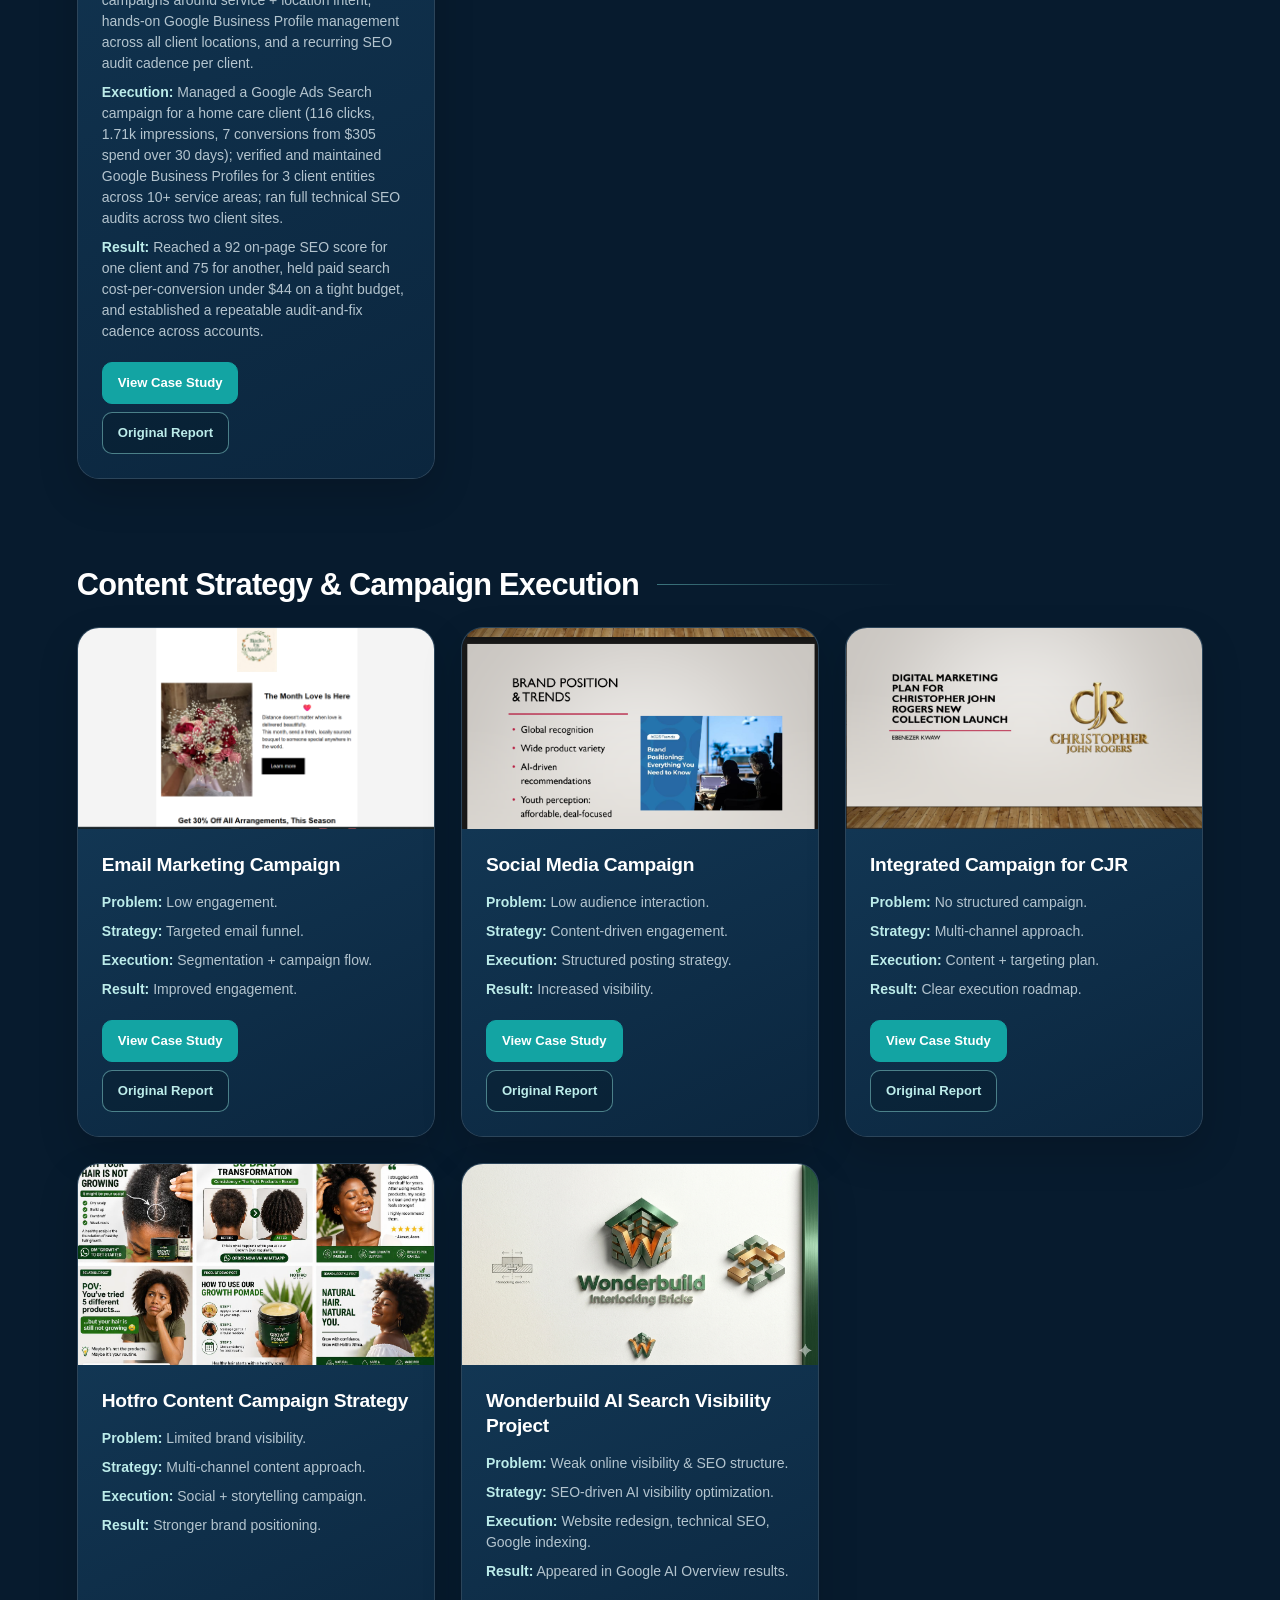
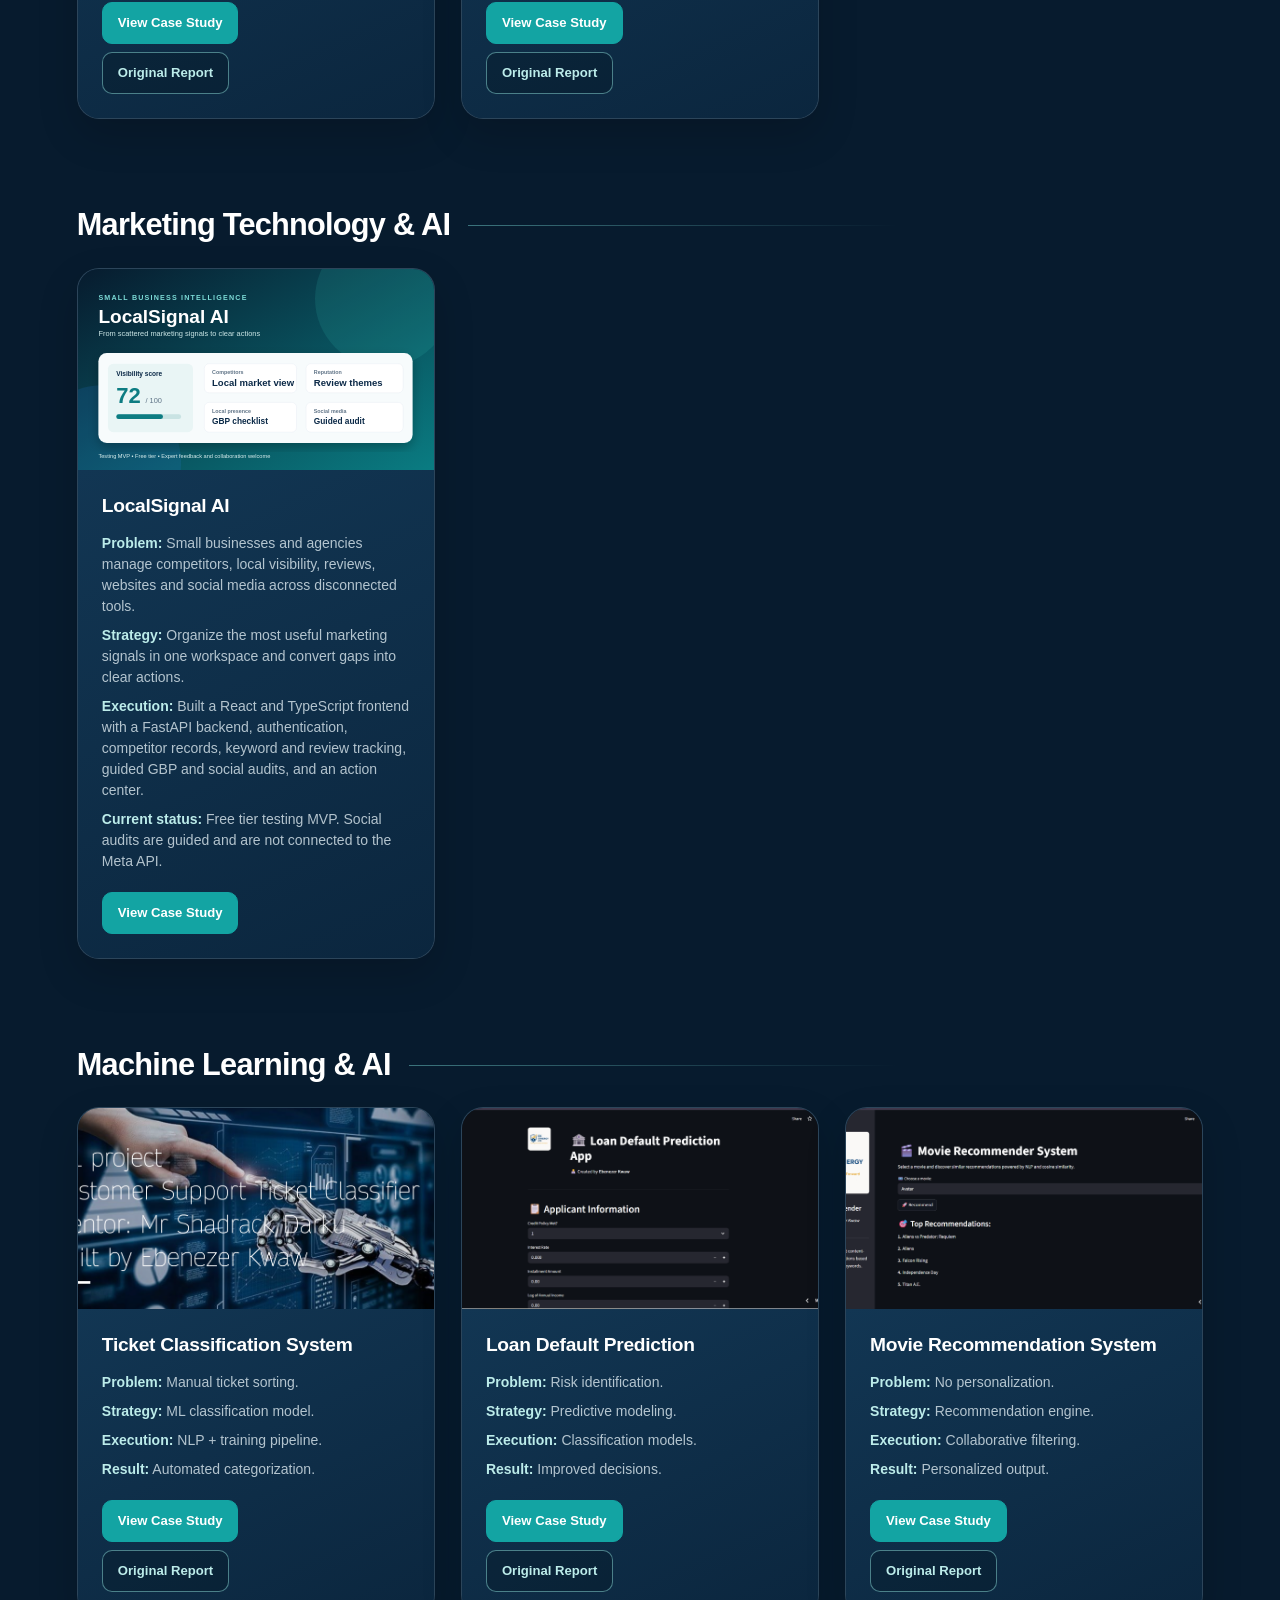
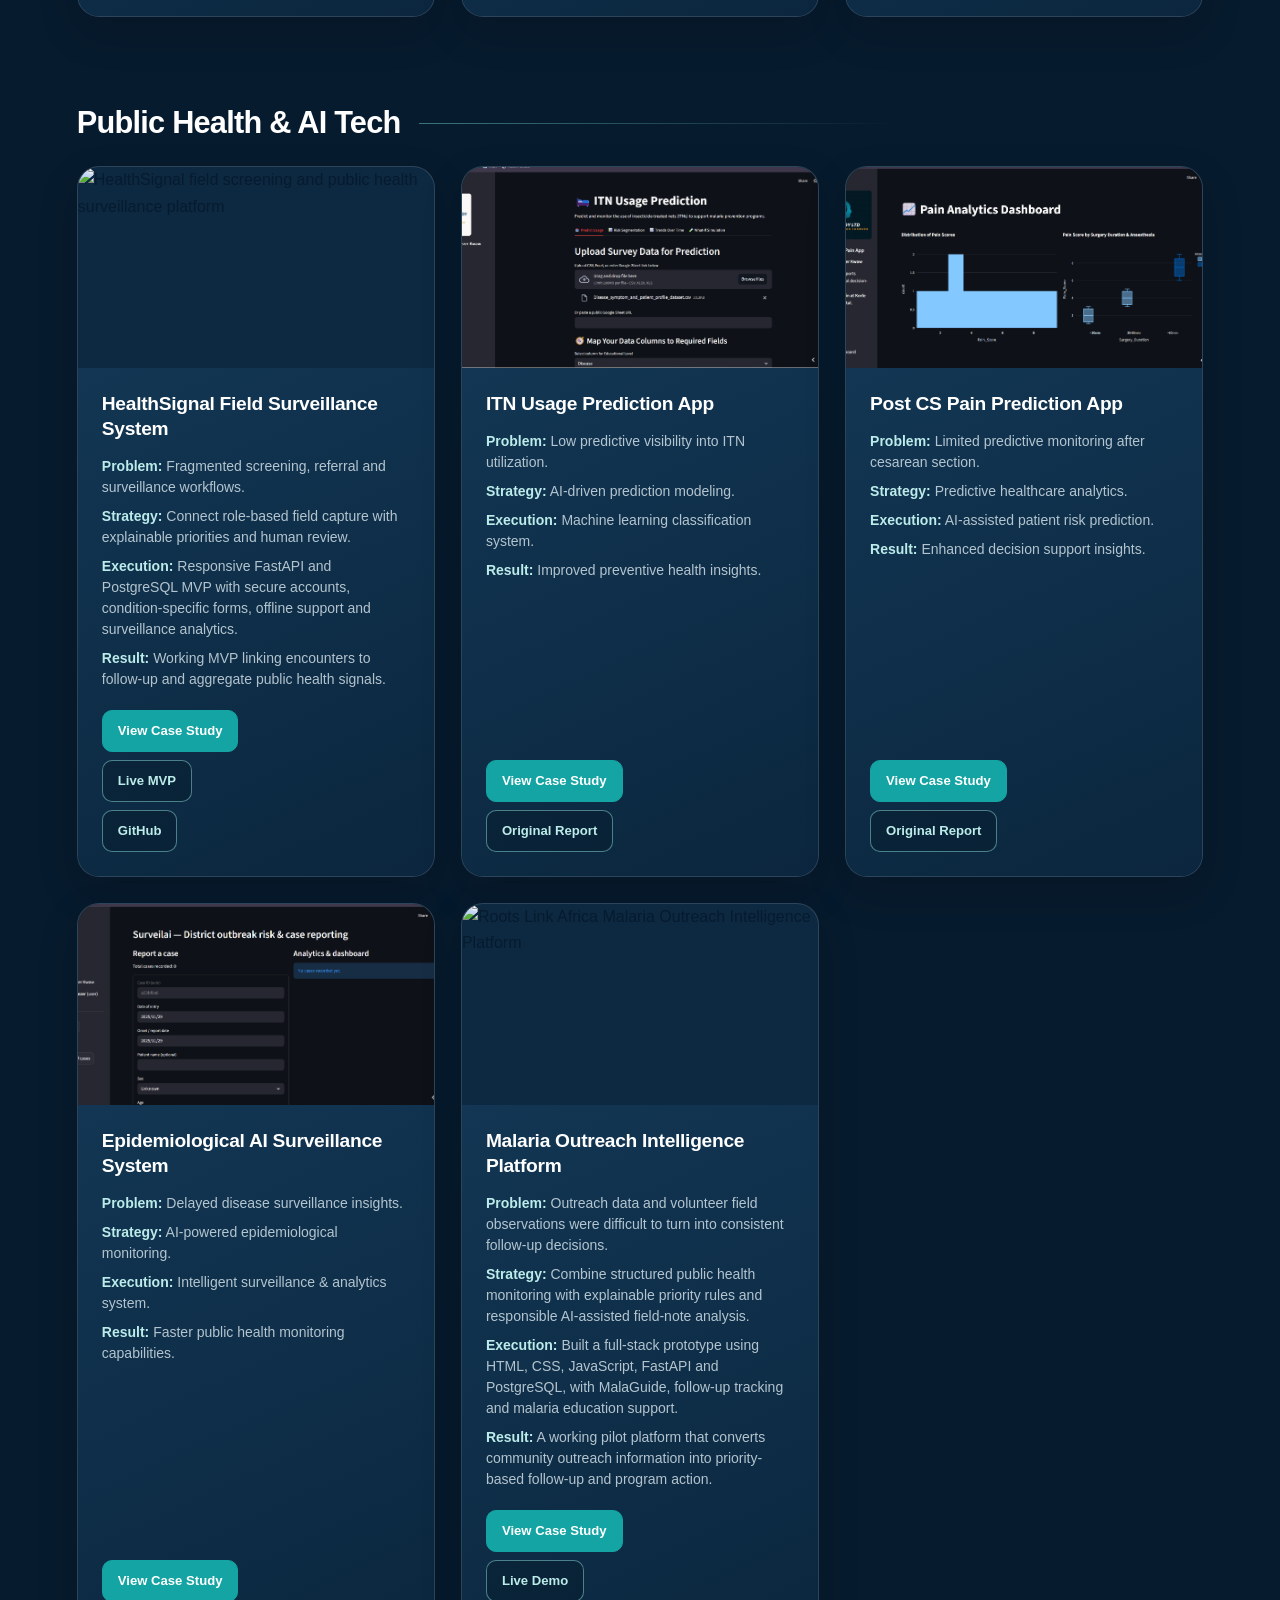
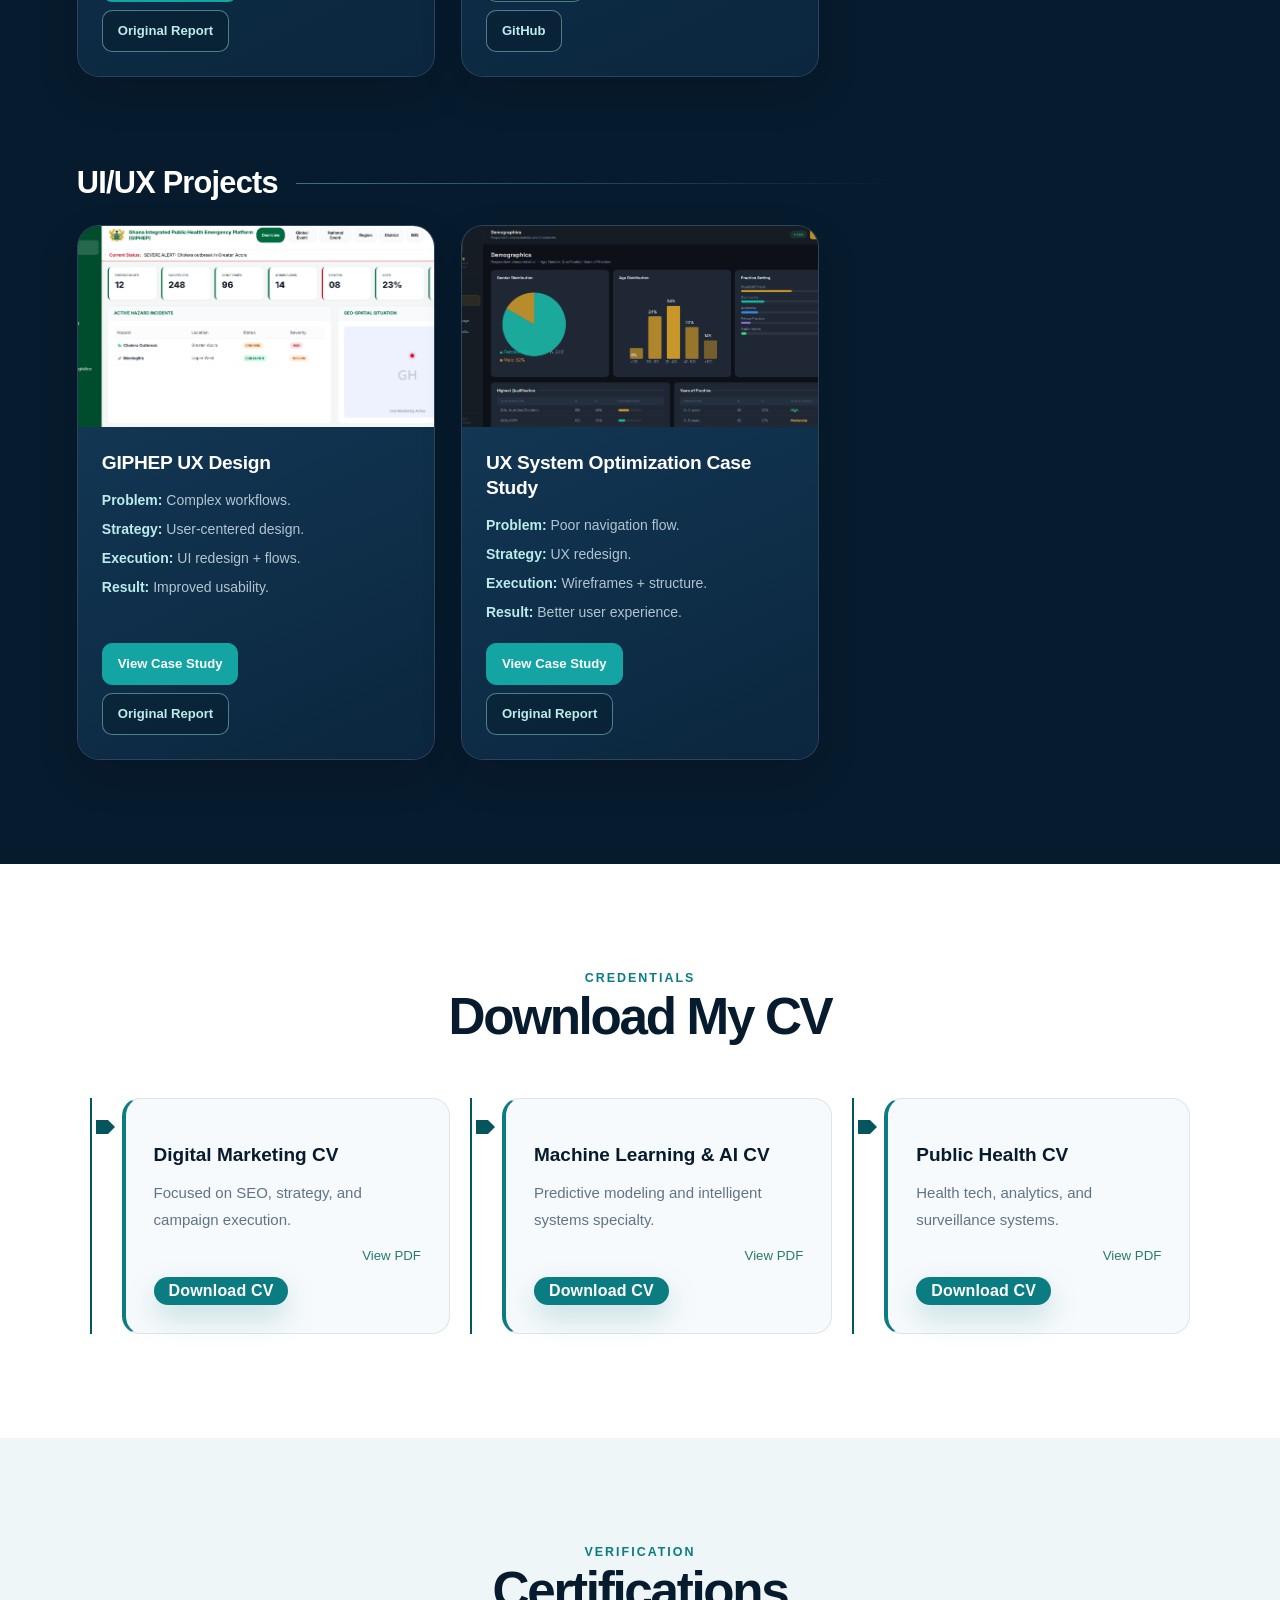
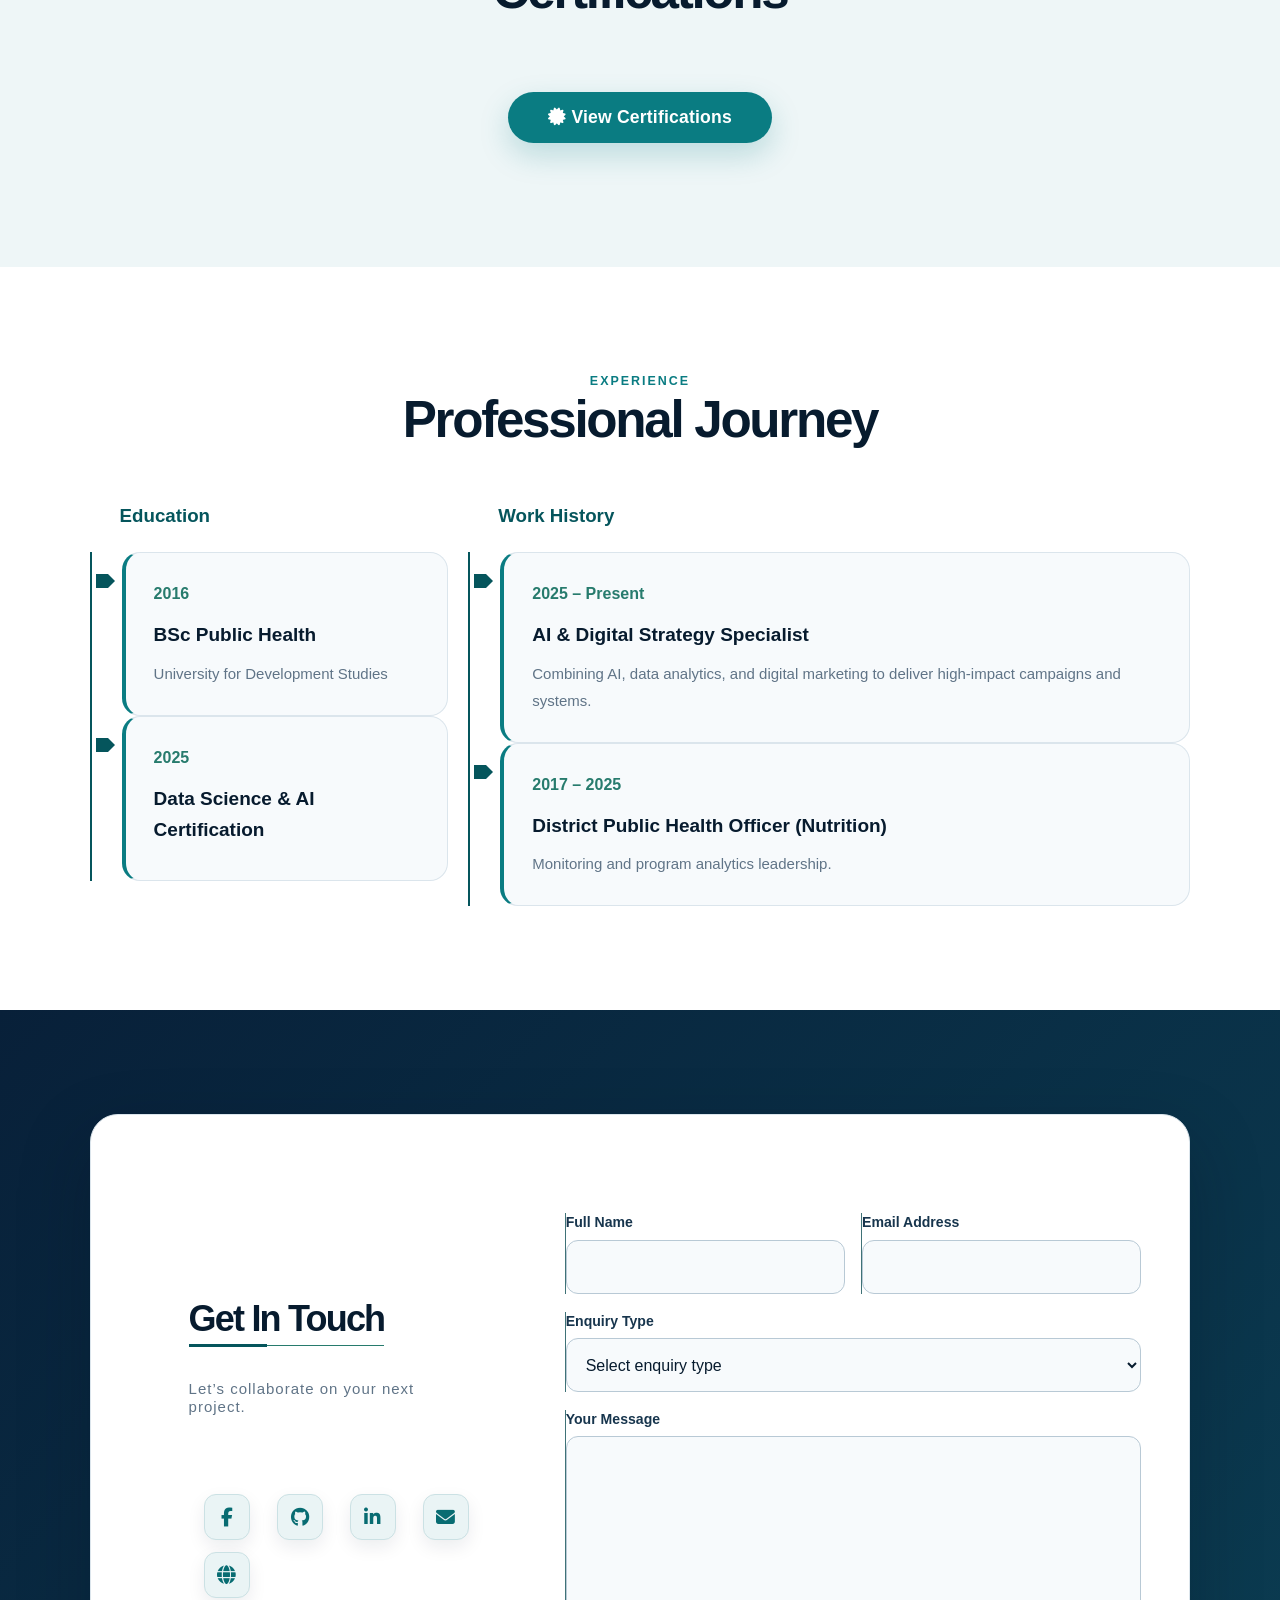
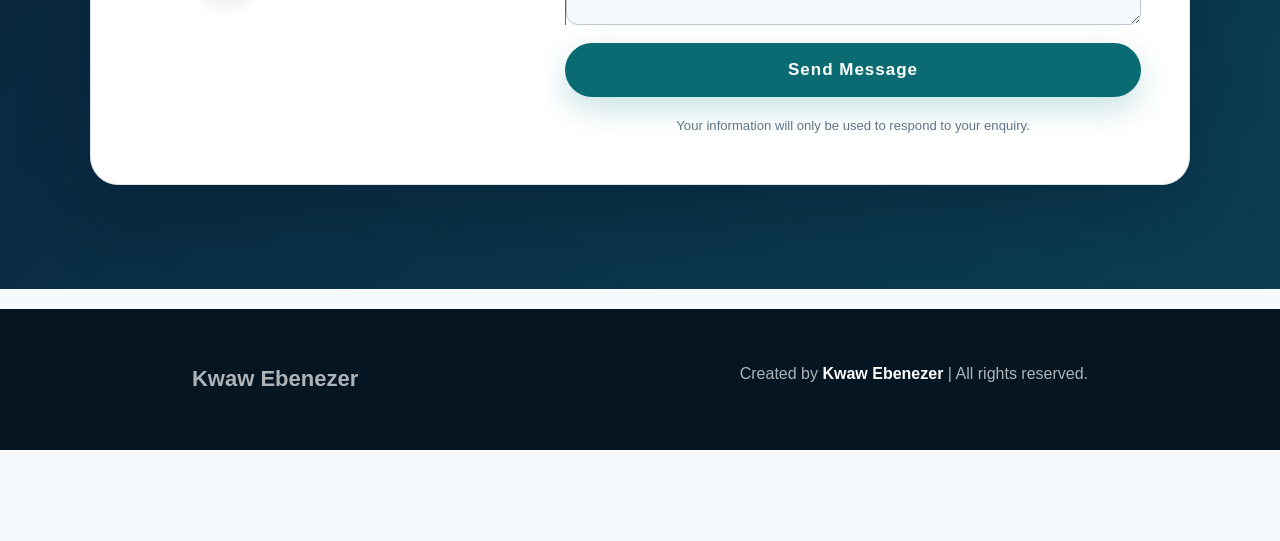
==== commit e490b4f0: "Refresh portfolio stylesheet cache" ====
--- a/index.html
+++ b/index.html
@@ -5,7 +5,7 @@
     <meta name="viewport" content="width=device-width, initial-scale=1.0">
     <title>Ebenezer Portfolio | AI, Data Science & Digital Marketing</title>
     
-    <link rel="stylesheet" type="text/css" href="style.css?v=20260925-1">
+    <link rel="stylesheet" type="text/css" href="style.css?v=20260925-2">
     <link rel="stylesheet" href="https://cdnjs.cloudflare.com/ajax/libs/font-awesome/6.1.1/css/all.min.css"/>
     <link rel="stylesheet" href="https://cdnjs.cloudflare.com/ajax/libs/magnific-popup.js/1.1.0/magnific-popup.min.css"/>
     <link rel="stylesheet" href="https://cdnjs.cloudflare.com/ajax/libs/OwlCarousel2/2.3.4/assets/owl.carousel.min.css"/>
--- a/style.css
+++ b/style.css
@@ -2011,6 +2011,8 @@
   position:relative!important;
   inset:auto!important;
   display:flex!important;
+  align-items:stretch!important;
+  justify-content:flex-start!important;
   flex:1 1 auto!important;
   width:100%!important;
   height:auto!important;
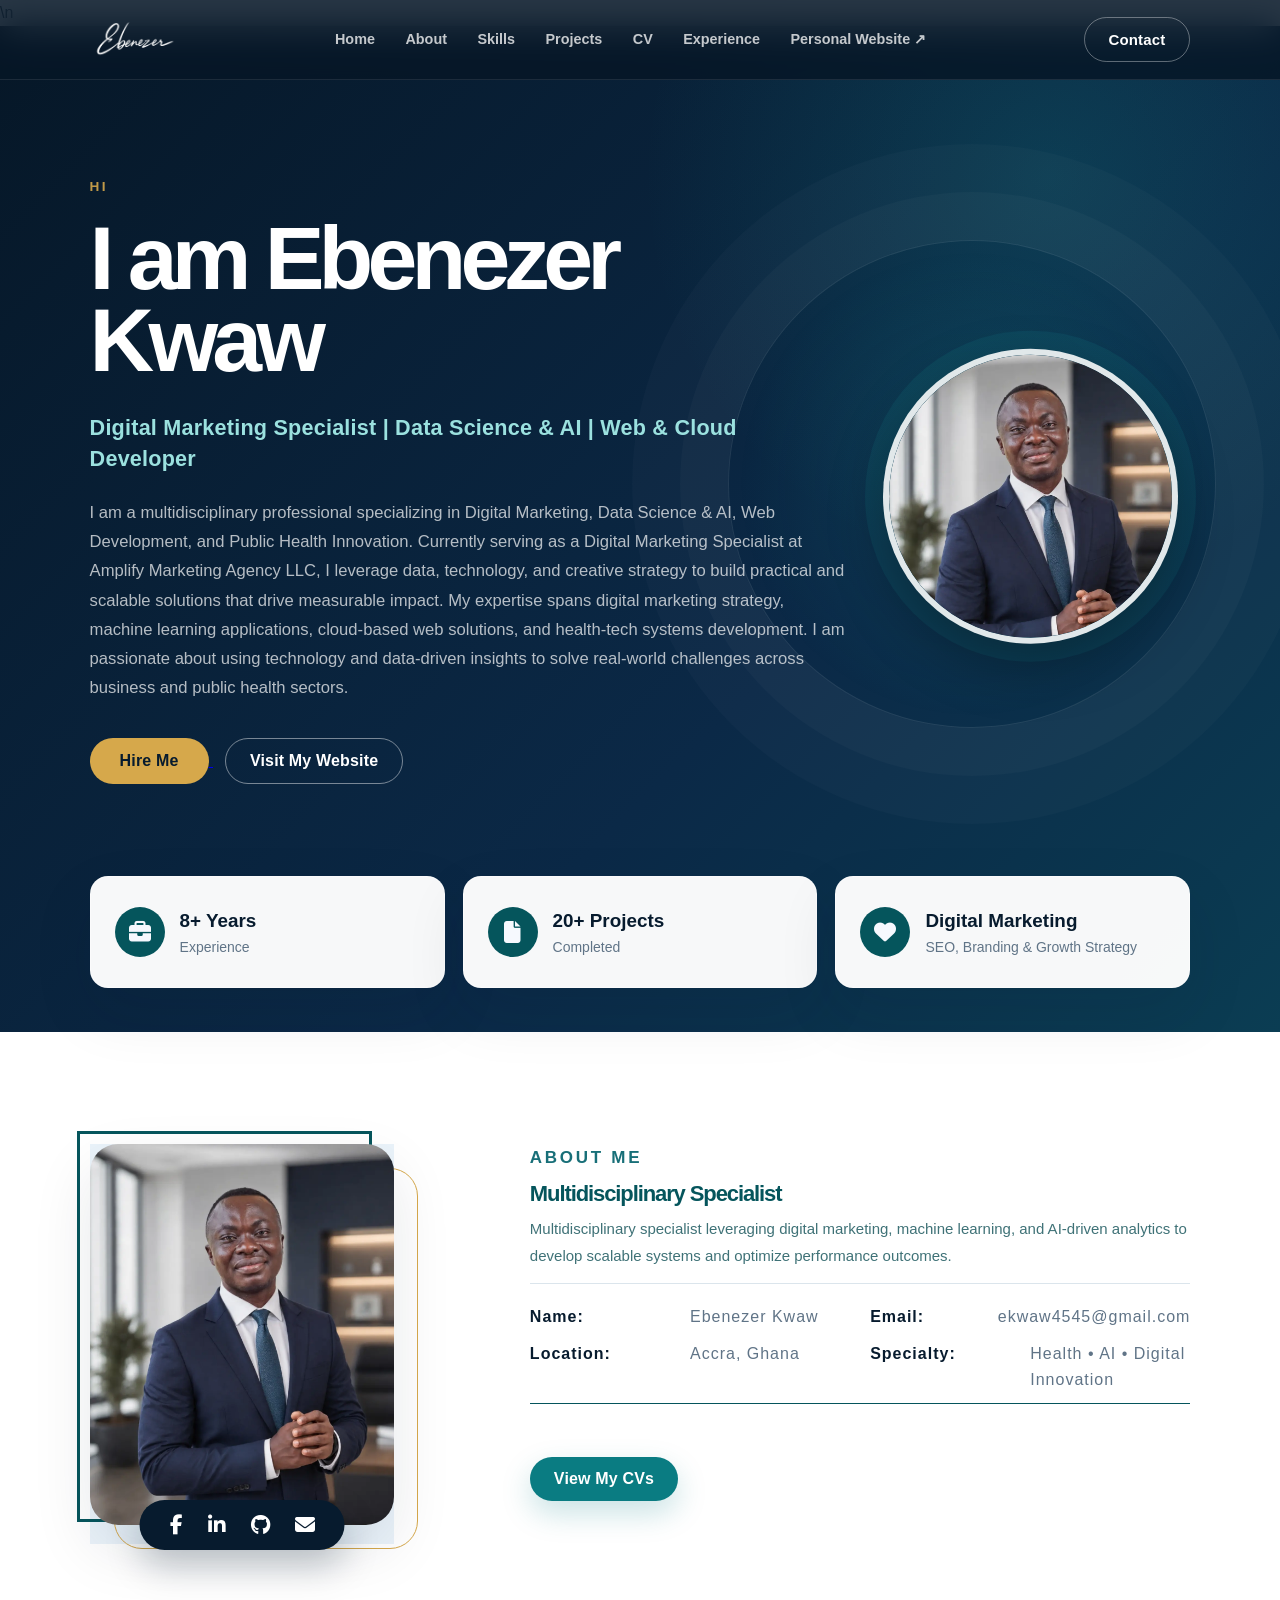
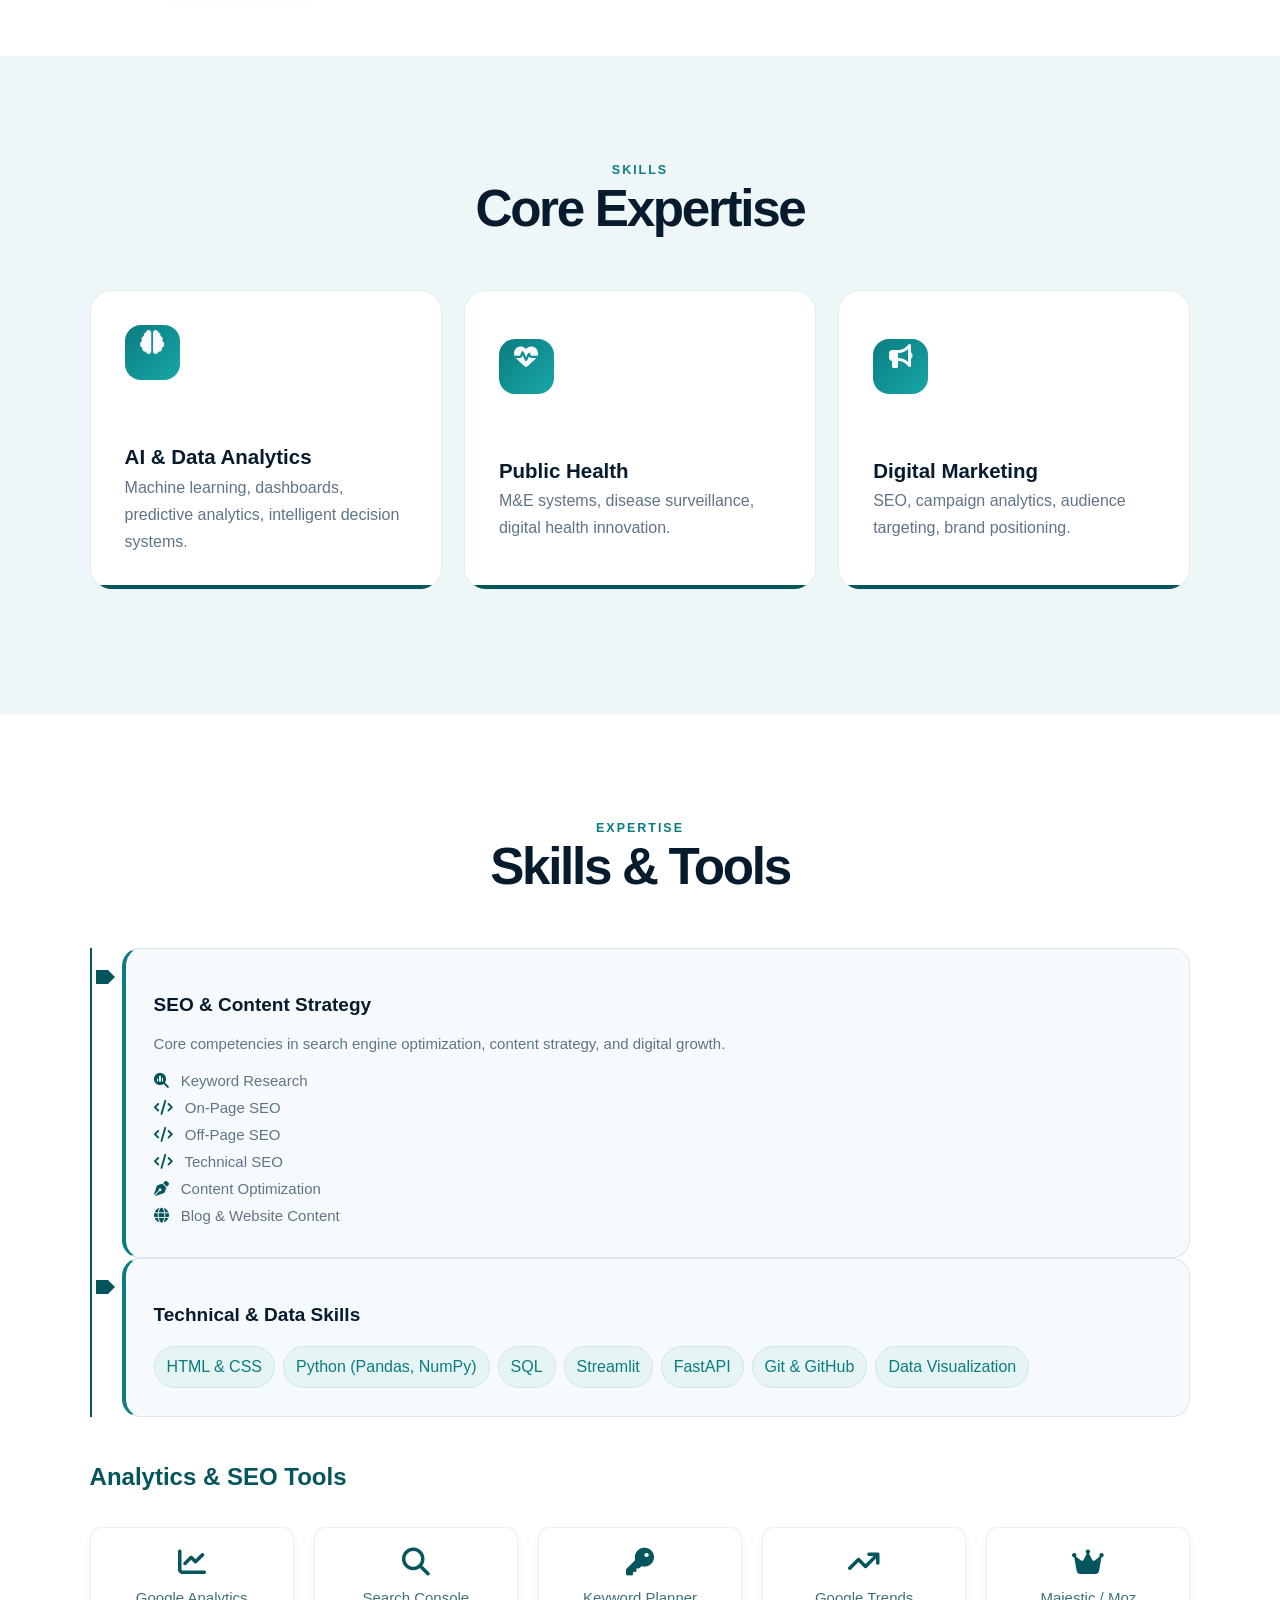
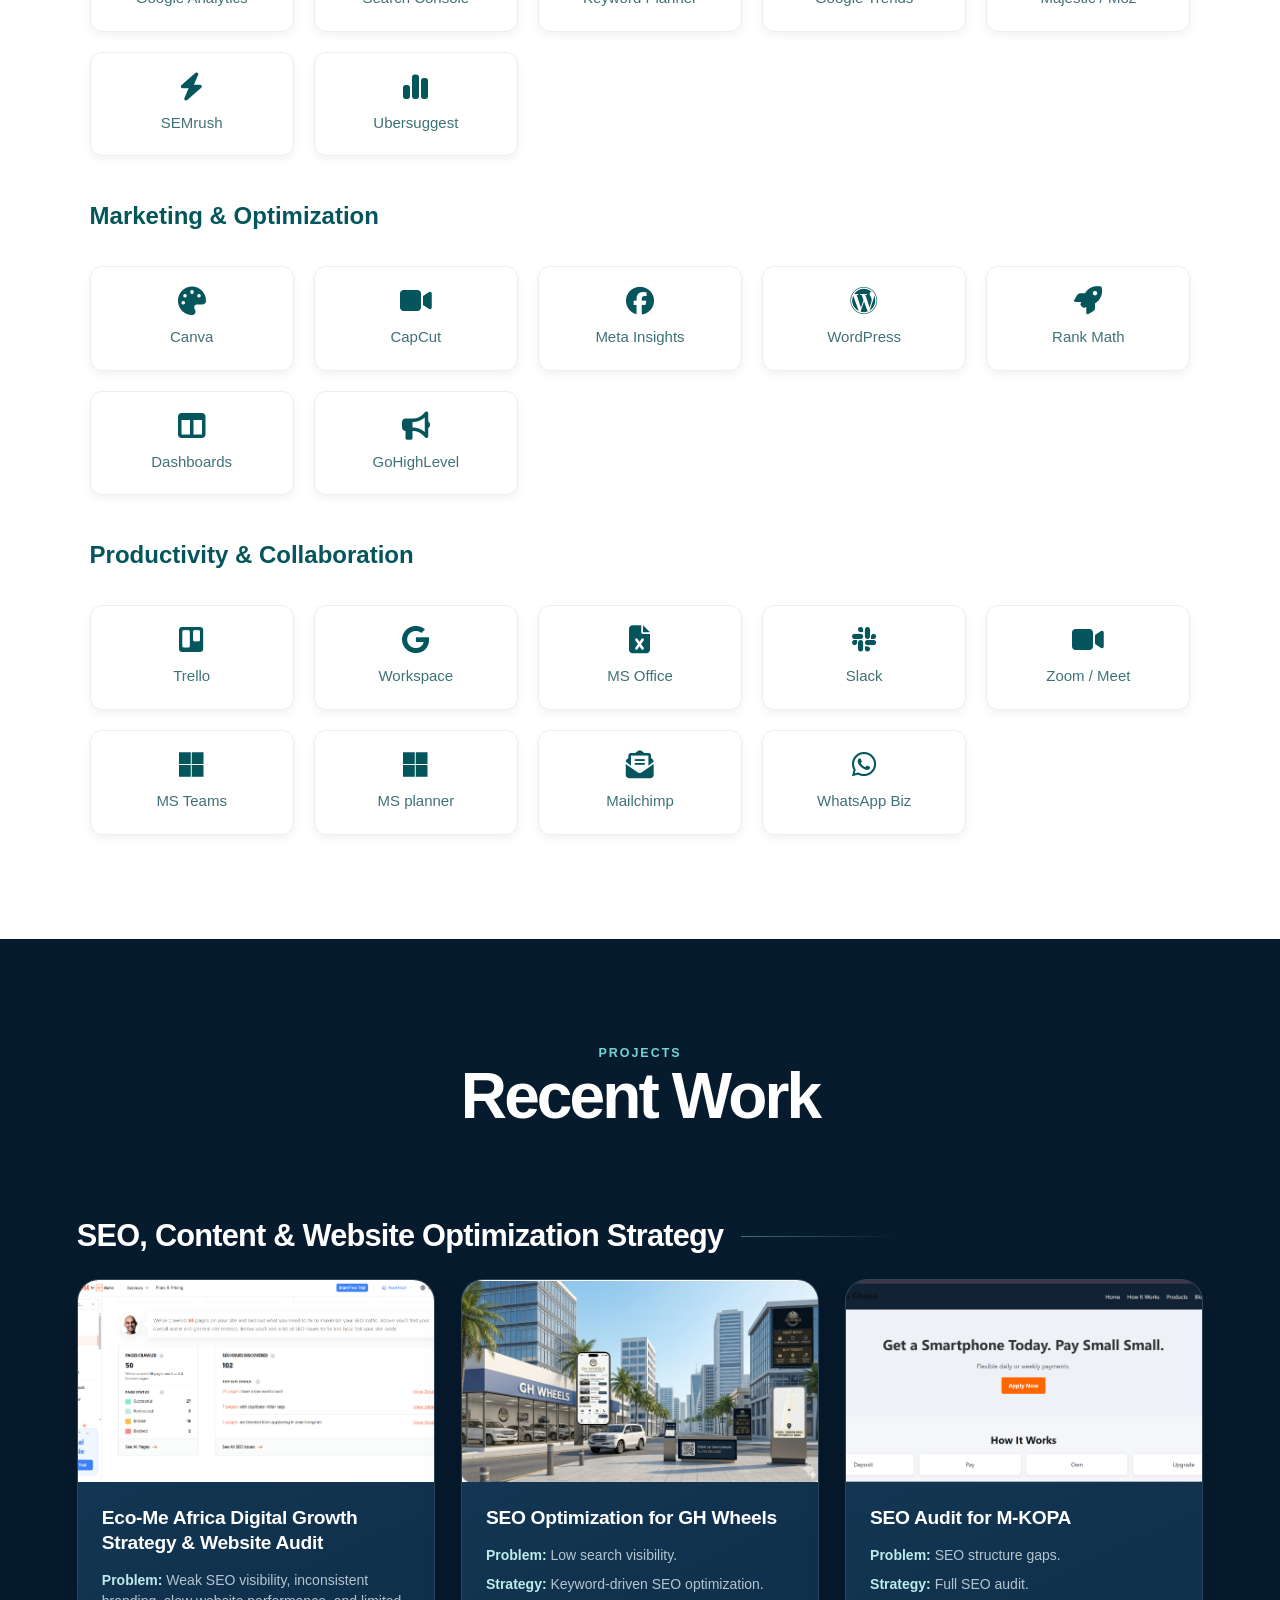
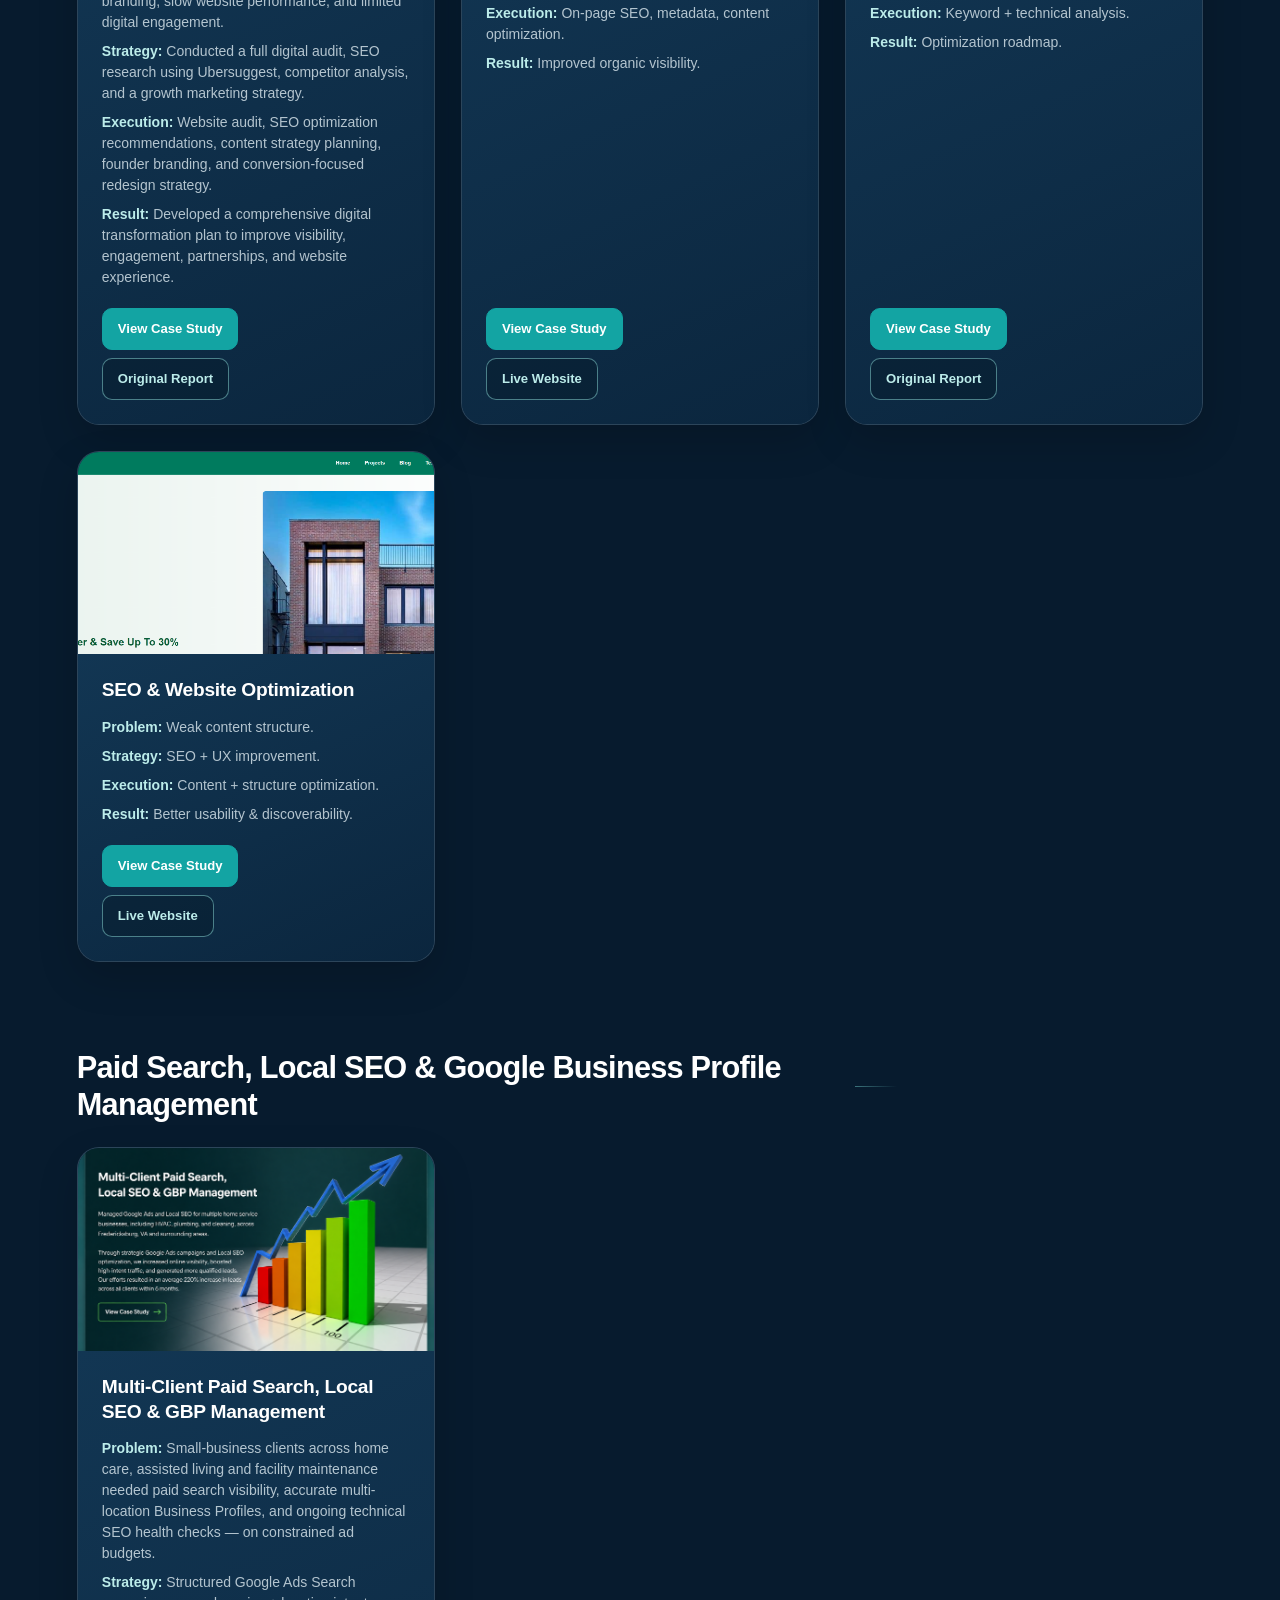
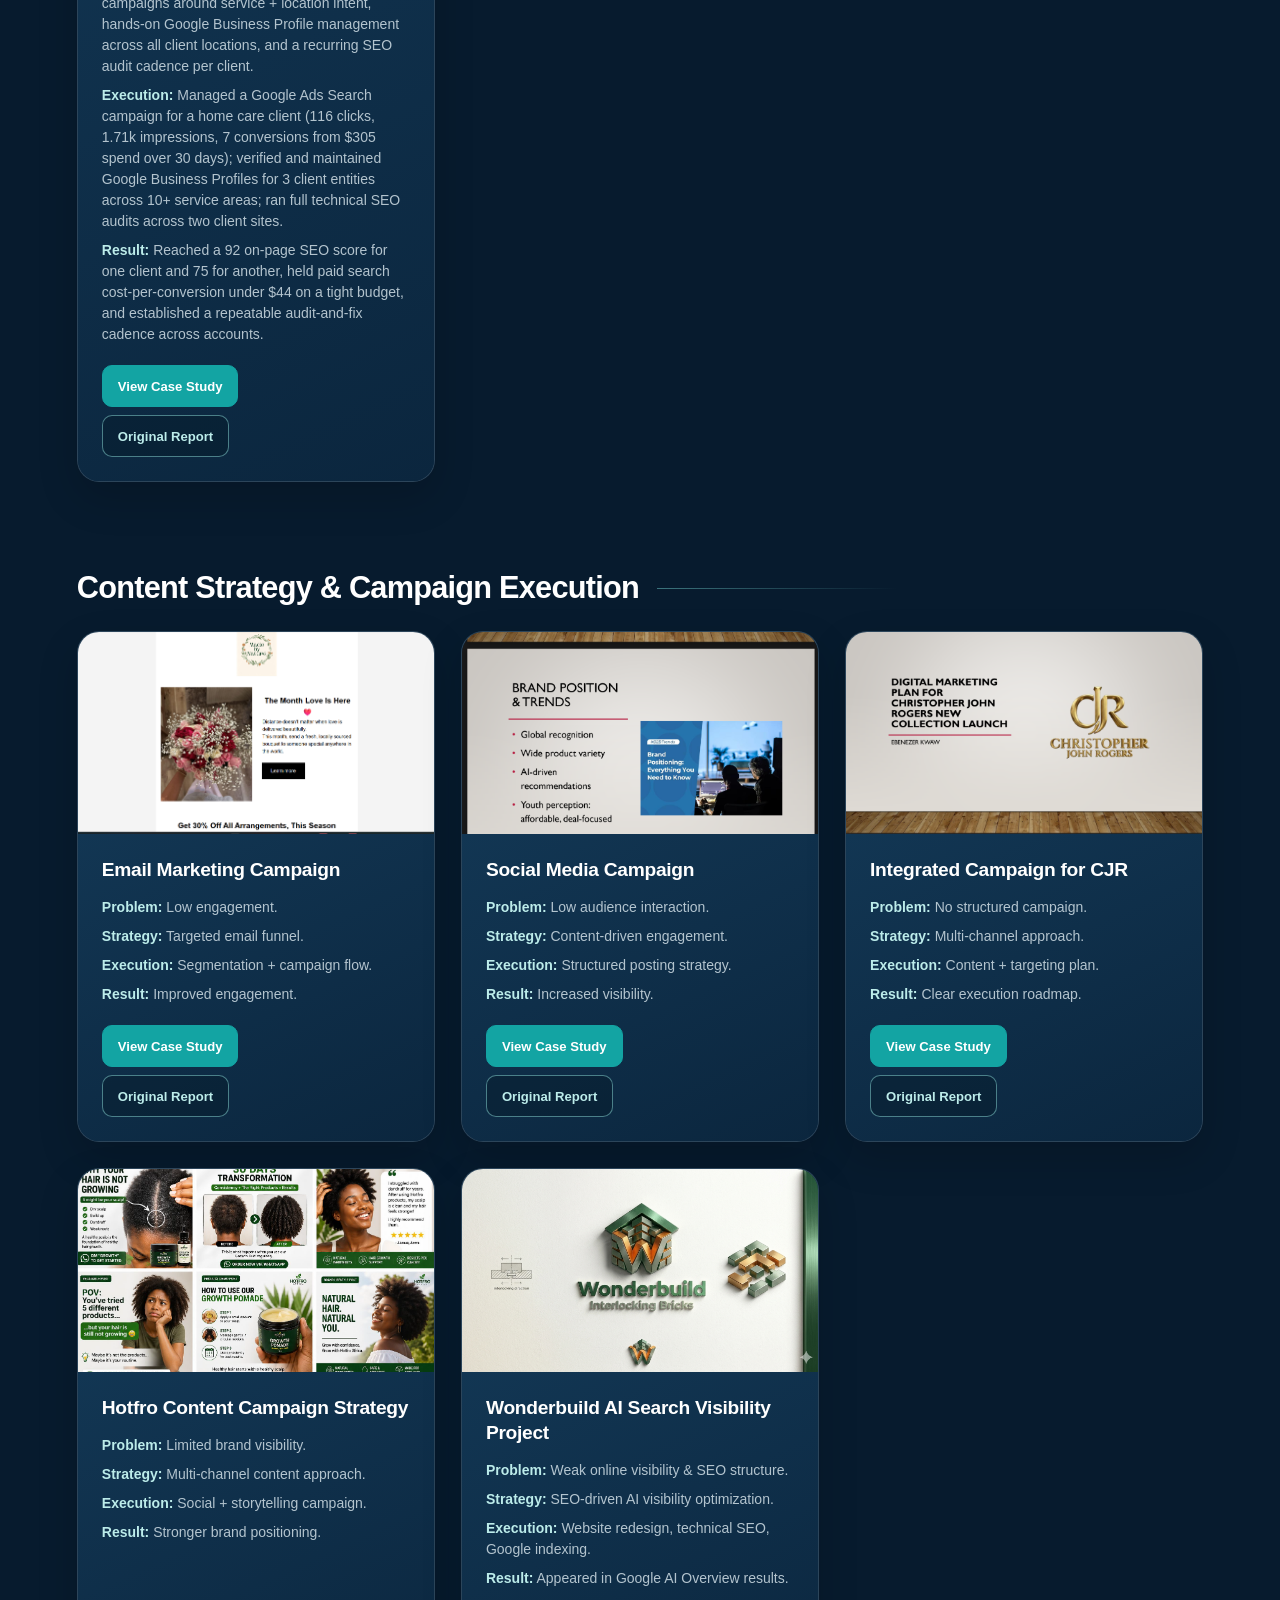
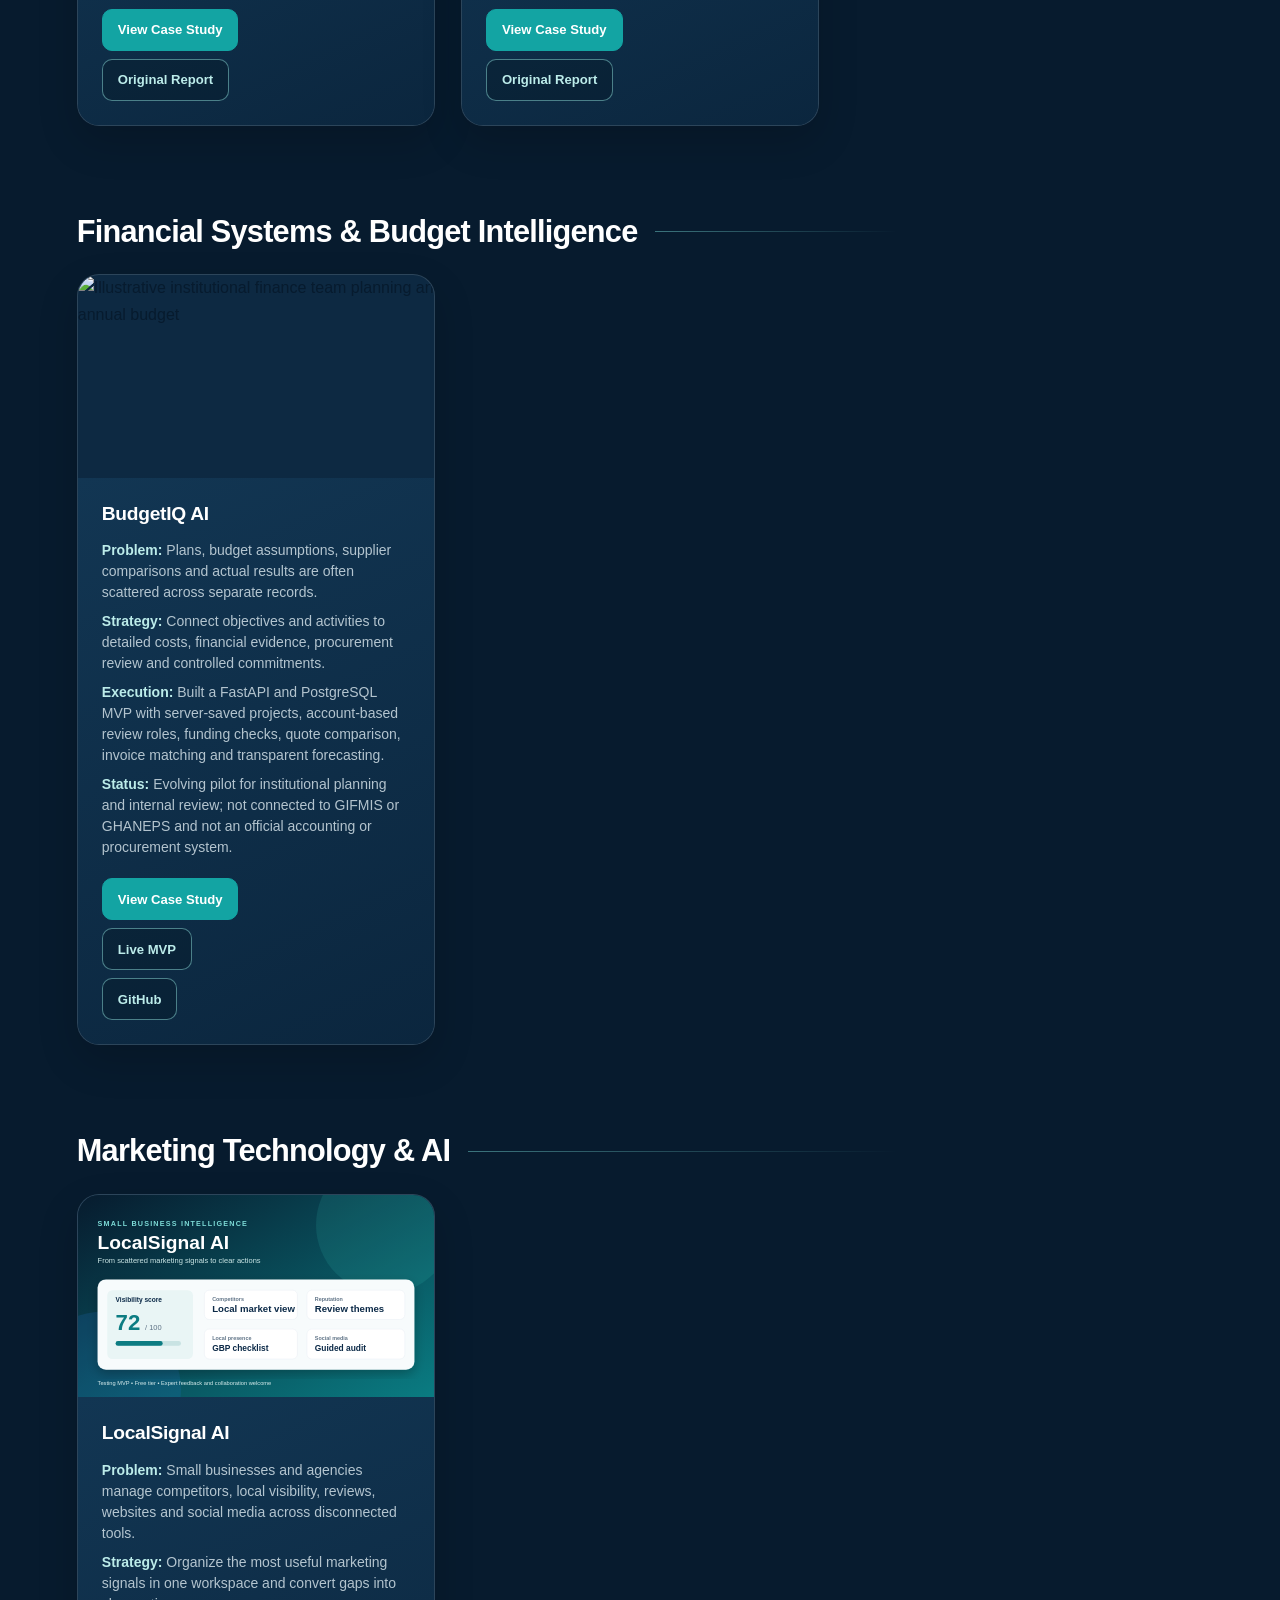
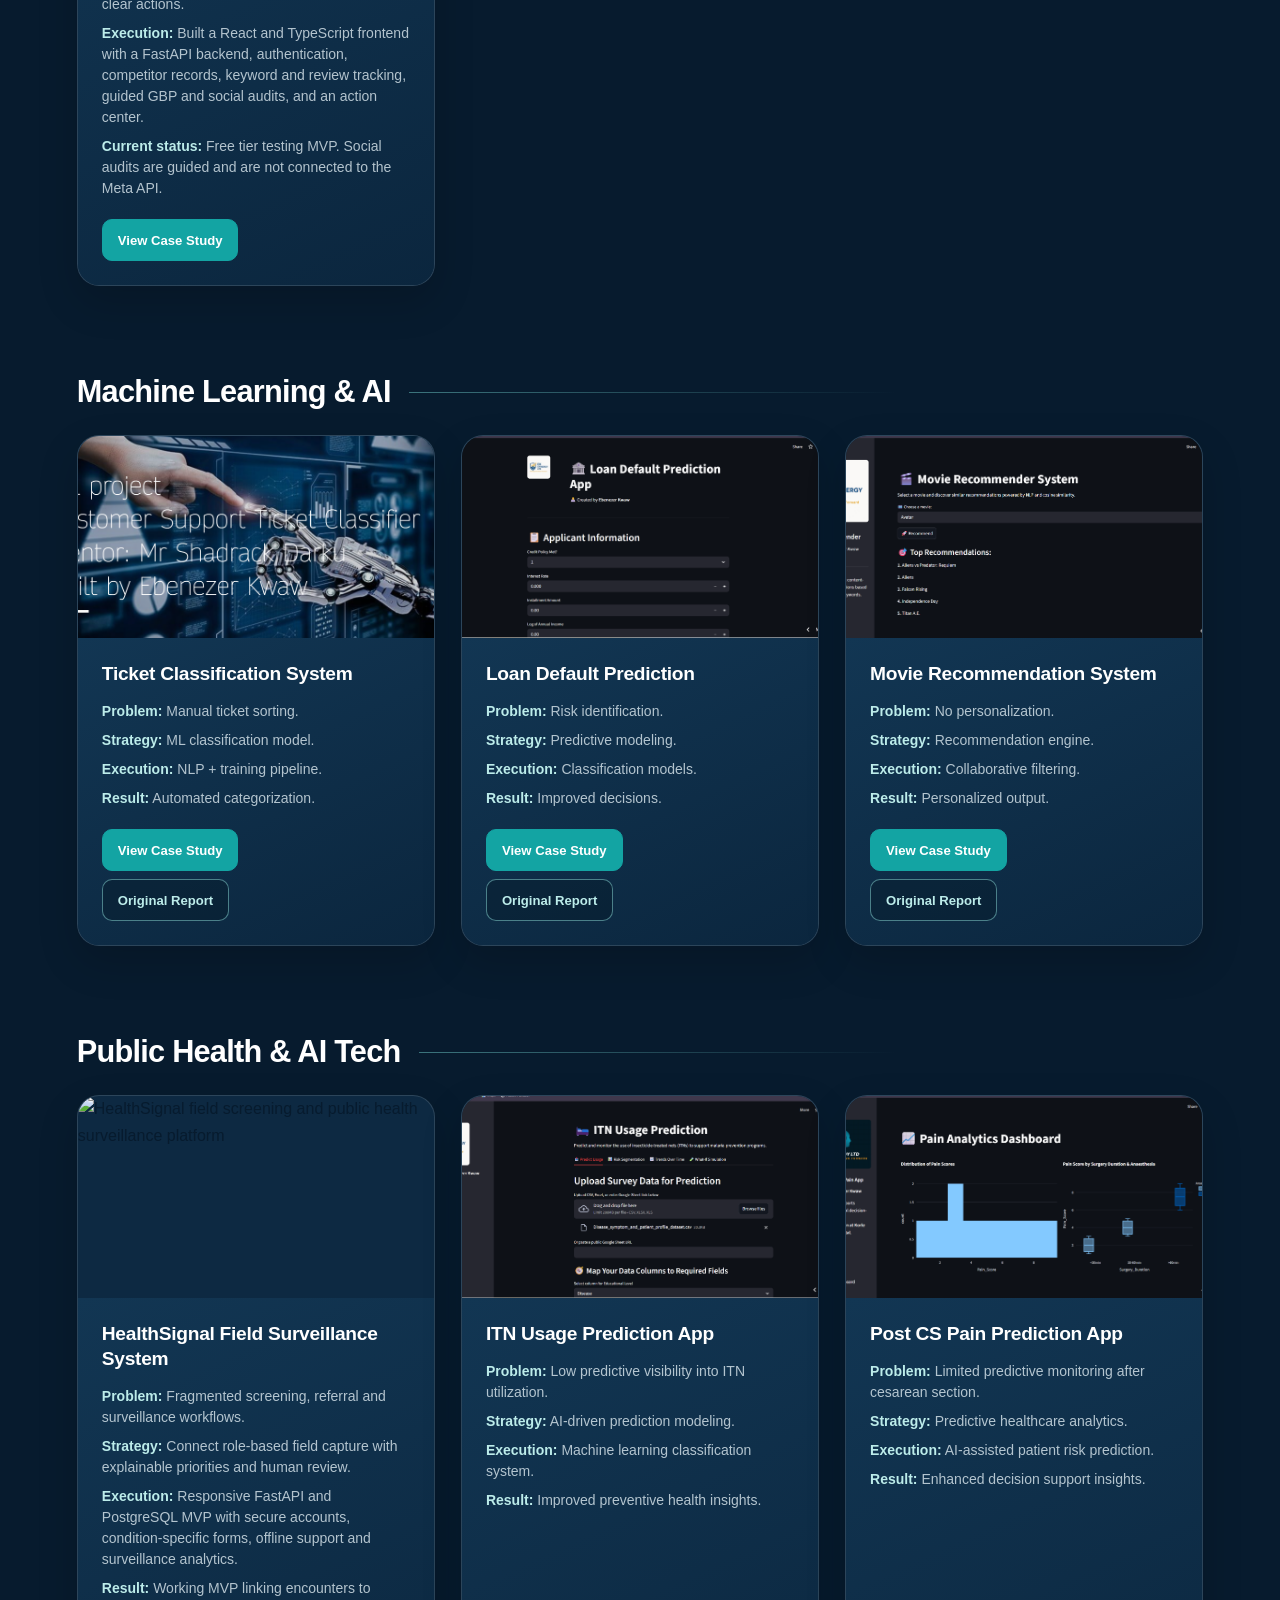
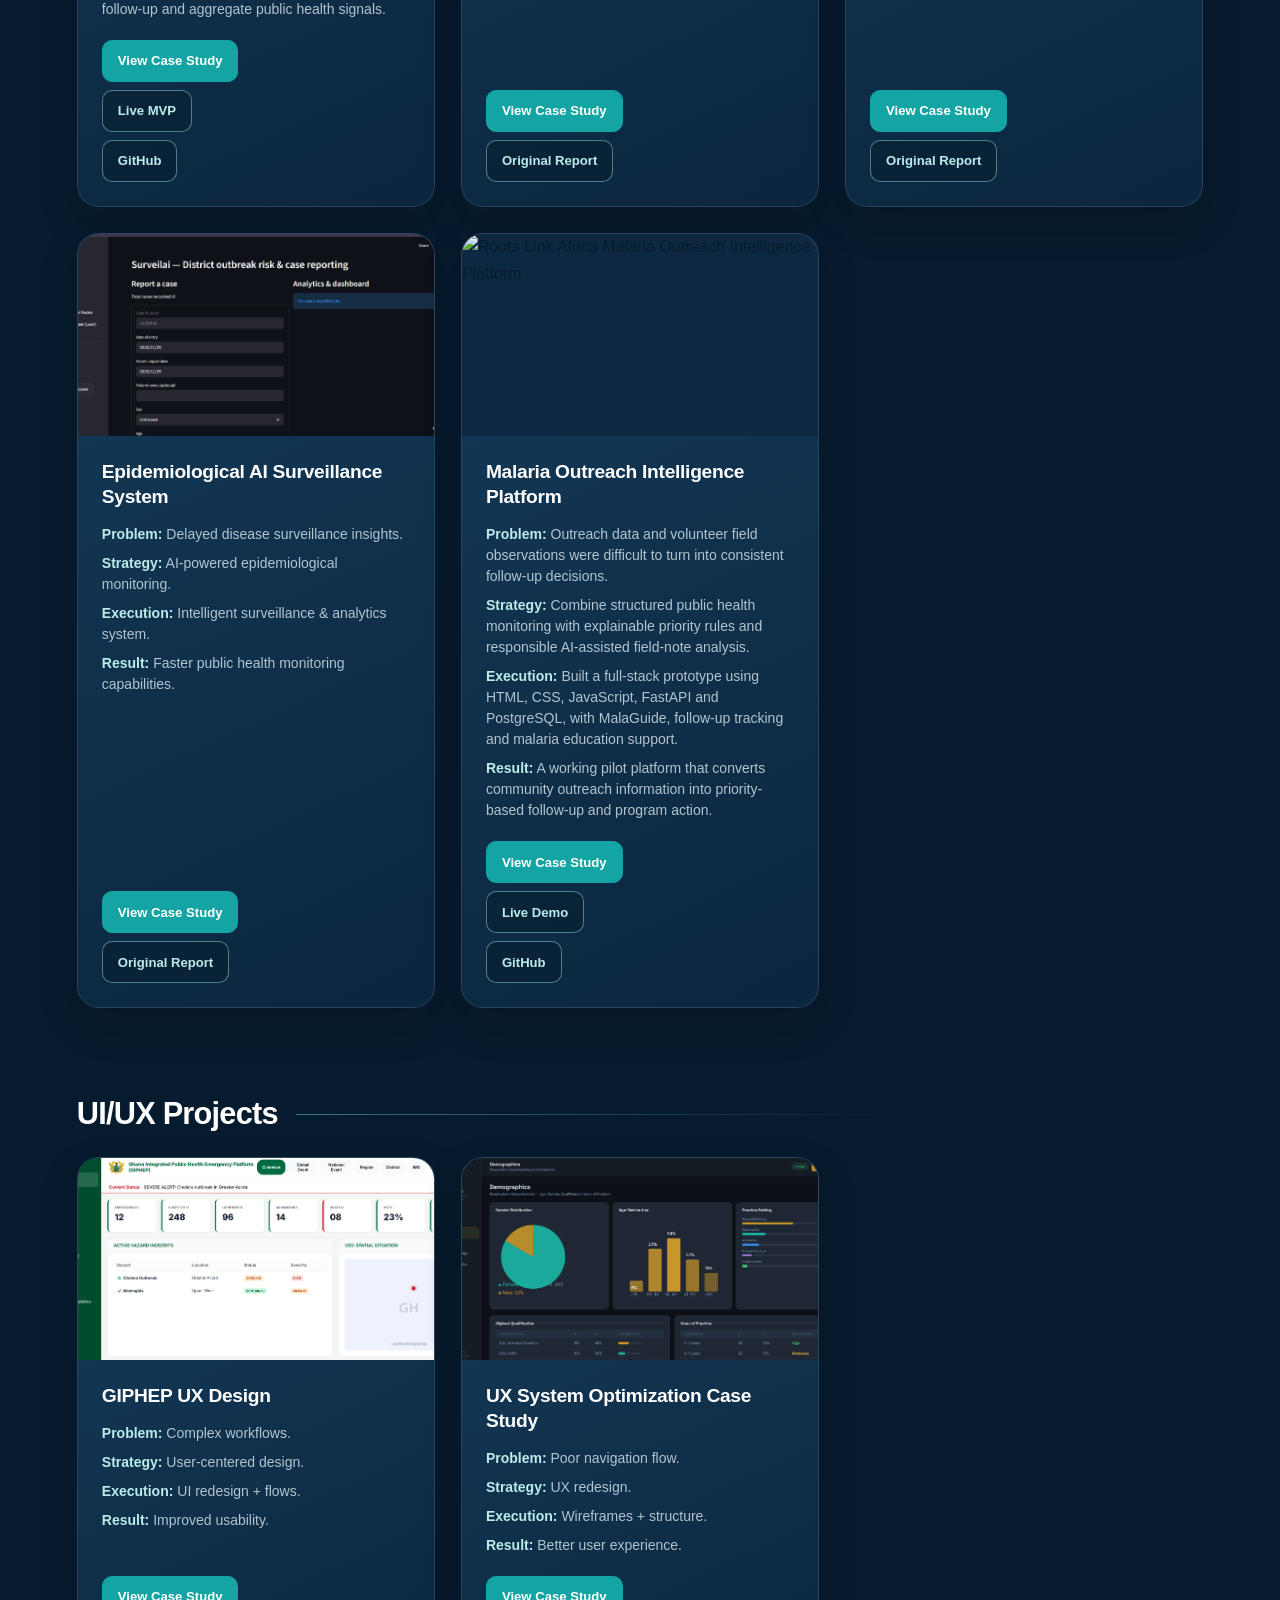
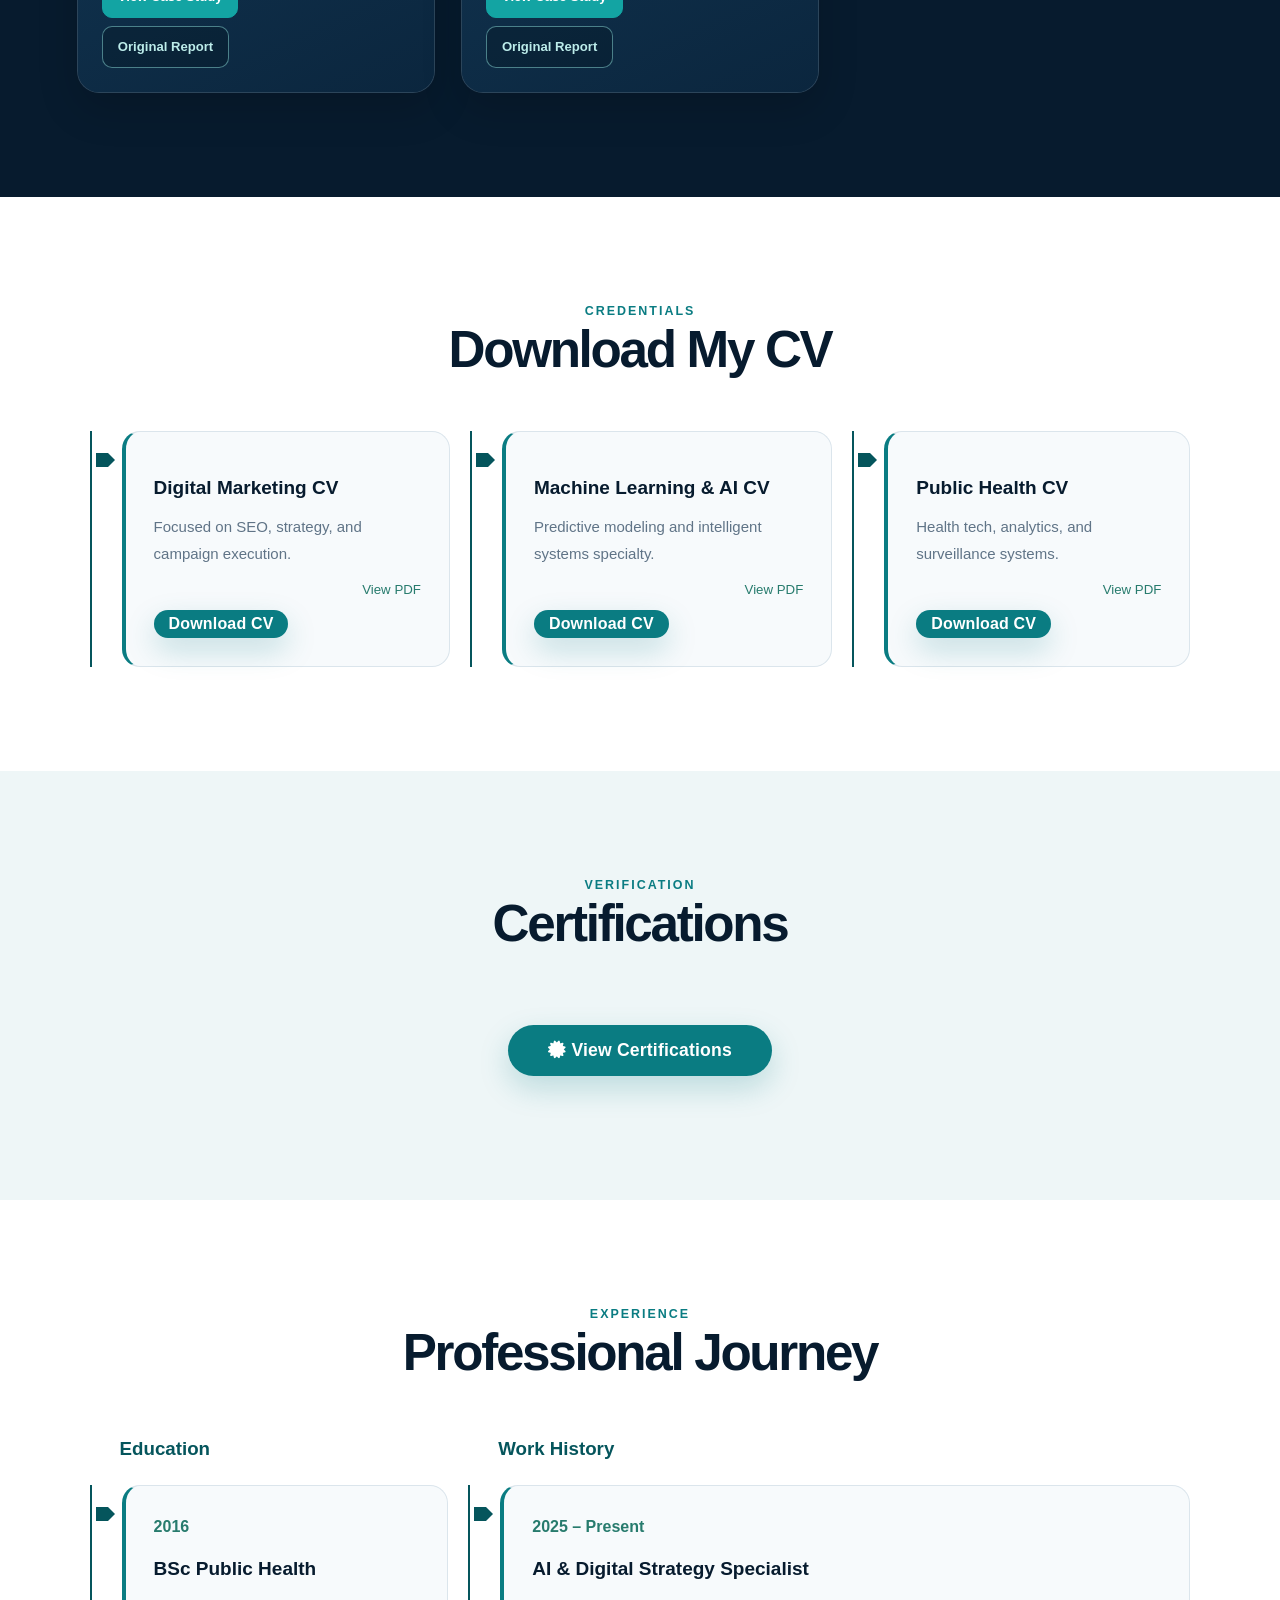
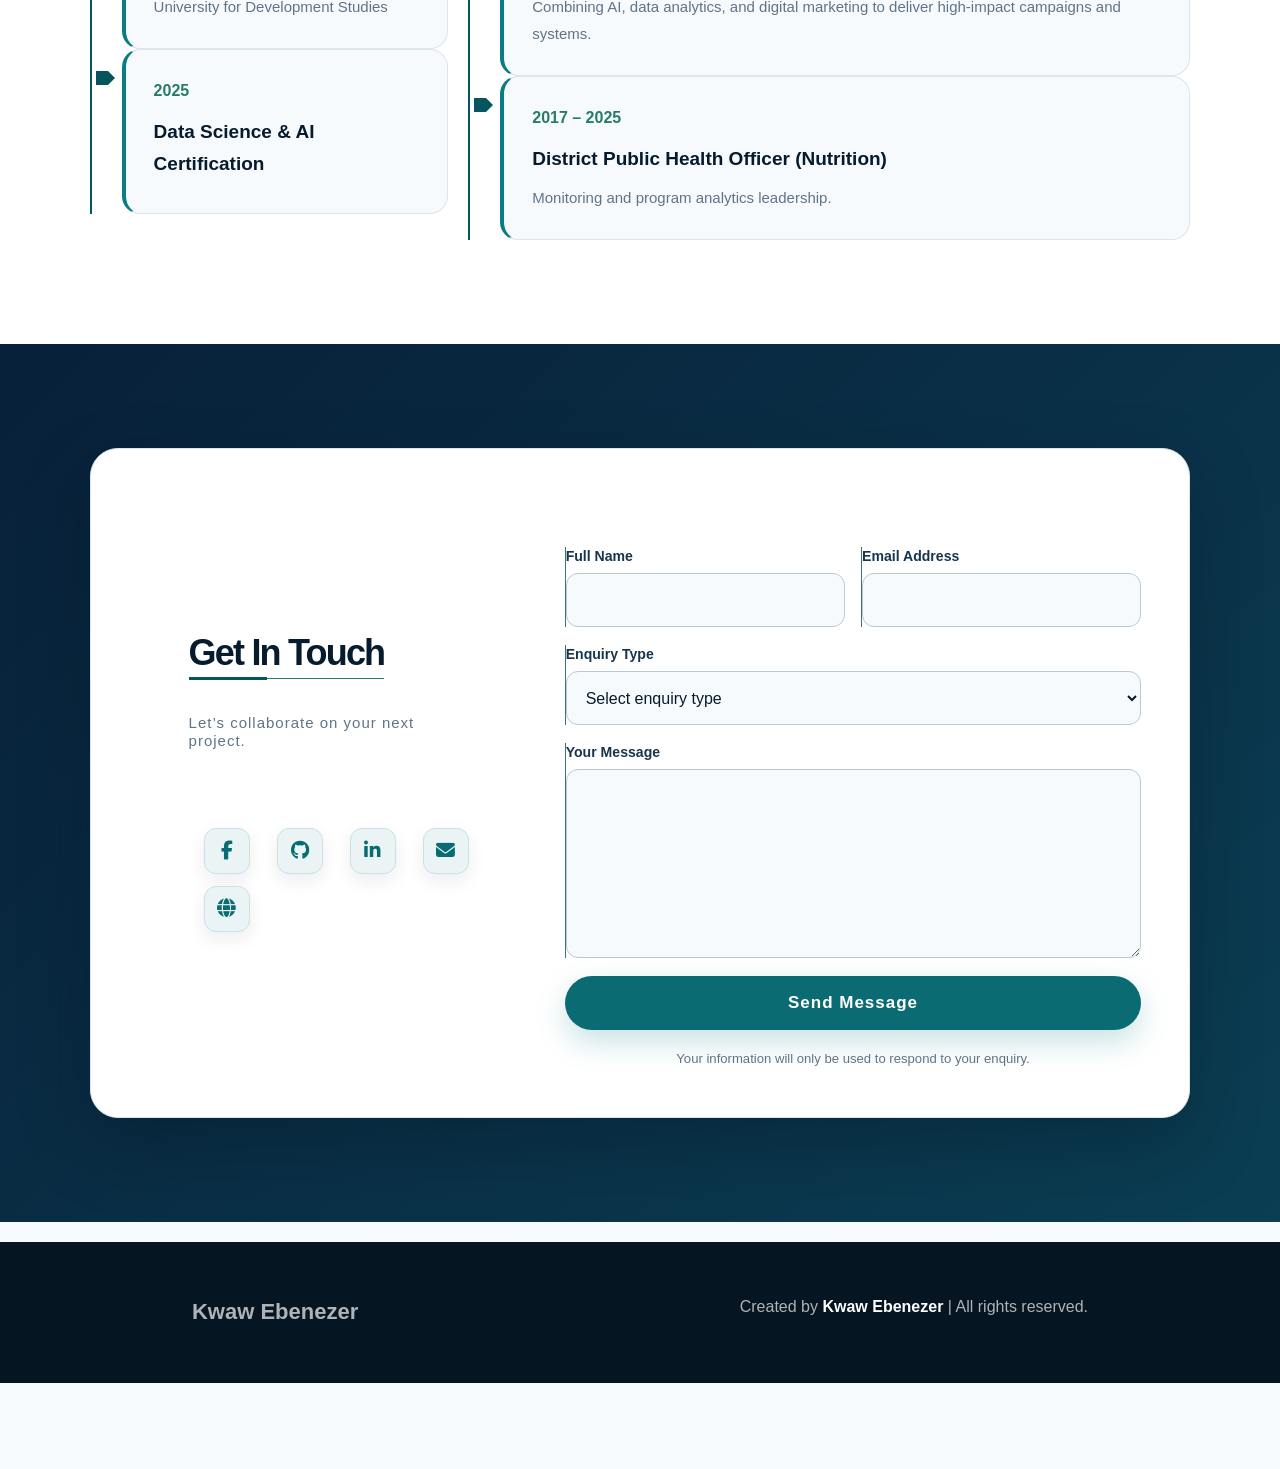
==== commit 1304f4c3: "Add BudgetIQ AI project to portfolio" ====
--- a/index.html
+++ b/index.html
@@ -405,6 +405,26 @@
 </div>
 
 <!-- AI PROJECTS -->
+<!-- FINANCIAL SYSTEMS & BUDGET INTELLIGENCE -->
+<div class="project-category">
+    <header class="headings sub-category"><h2>Financial Systems &amp; Budget Intelligence</h2></header>
+    <div class="gallery">
+        <div class="item">
+            <img src="https://kwaw-ebn.github.io/ebenezer-kwaw-personal-website/assets/insights/budgetiq/budgetiq-planning-hero.webp" alt="Illustrative institutional finance team planning an annual budget">
+            <div class="overlay"><div class="project-info">
+                <h3>BudgetIQ AI</h3>
+                <p><strong>Problem:</strong> Plans, budget assumptions, supplier comparisons and actual results are often scattered across separate records.</p>
+                <p><strong>Strategy:</strong> Connect objectives and activities to detailed costs, financial evidence, procurement review and controlled commitments.</p>
+                <p><strong>Execution:</strong> Built a FastAPI and PostgreSQL MVP with server-saved projects, account-based review roles, funding checks, quote comparison, invoice matching and transparent forecasting.</p>
+                <p><strong>Status:</strong> Evolving pilot for institutional planning and internal review; not connected to GIFMIS or GHANEPS and not an official accounting or procurement system.</p>
+                <a href="https://kwaw-ebn.github.io/ebenezer-kwaw-personal-website/insights/budgetiq-ai-budget-intelligence-platform.html" target="_blank" rel="noopener">View Case Study</a>
+                <a href="https://budgetiq-ai.onrender.com/" target="_blank" rel="noopener" style="margin-left:8px;">Live MVP</a>
+                <a href="https://github.com/kwaw-ebn/BudgetIQ_AI" target="_blank" rel="noopener" style="margin-left:8px;">GitHub</a>
+            </div></div>
+        </div>
+    </div>
+</div>
+
 <!-- MARKETING TECHNOLOGY & AI -->
 <div class="project-category">
     <header class="headings sub-category"><h2>Marketing Technology &amp; AI</h2></header>
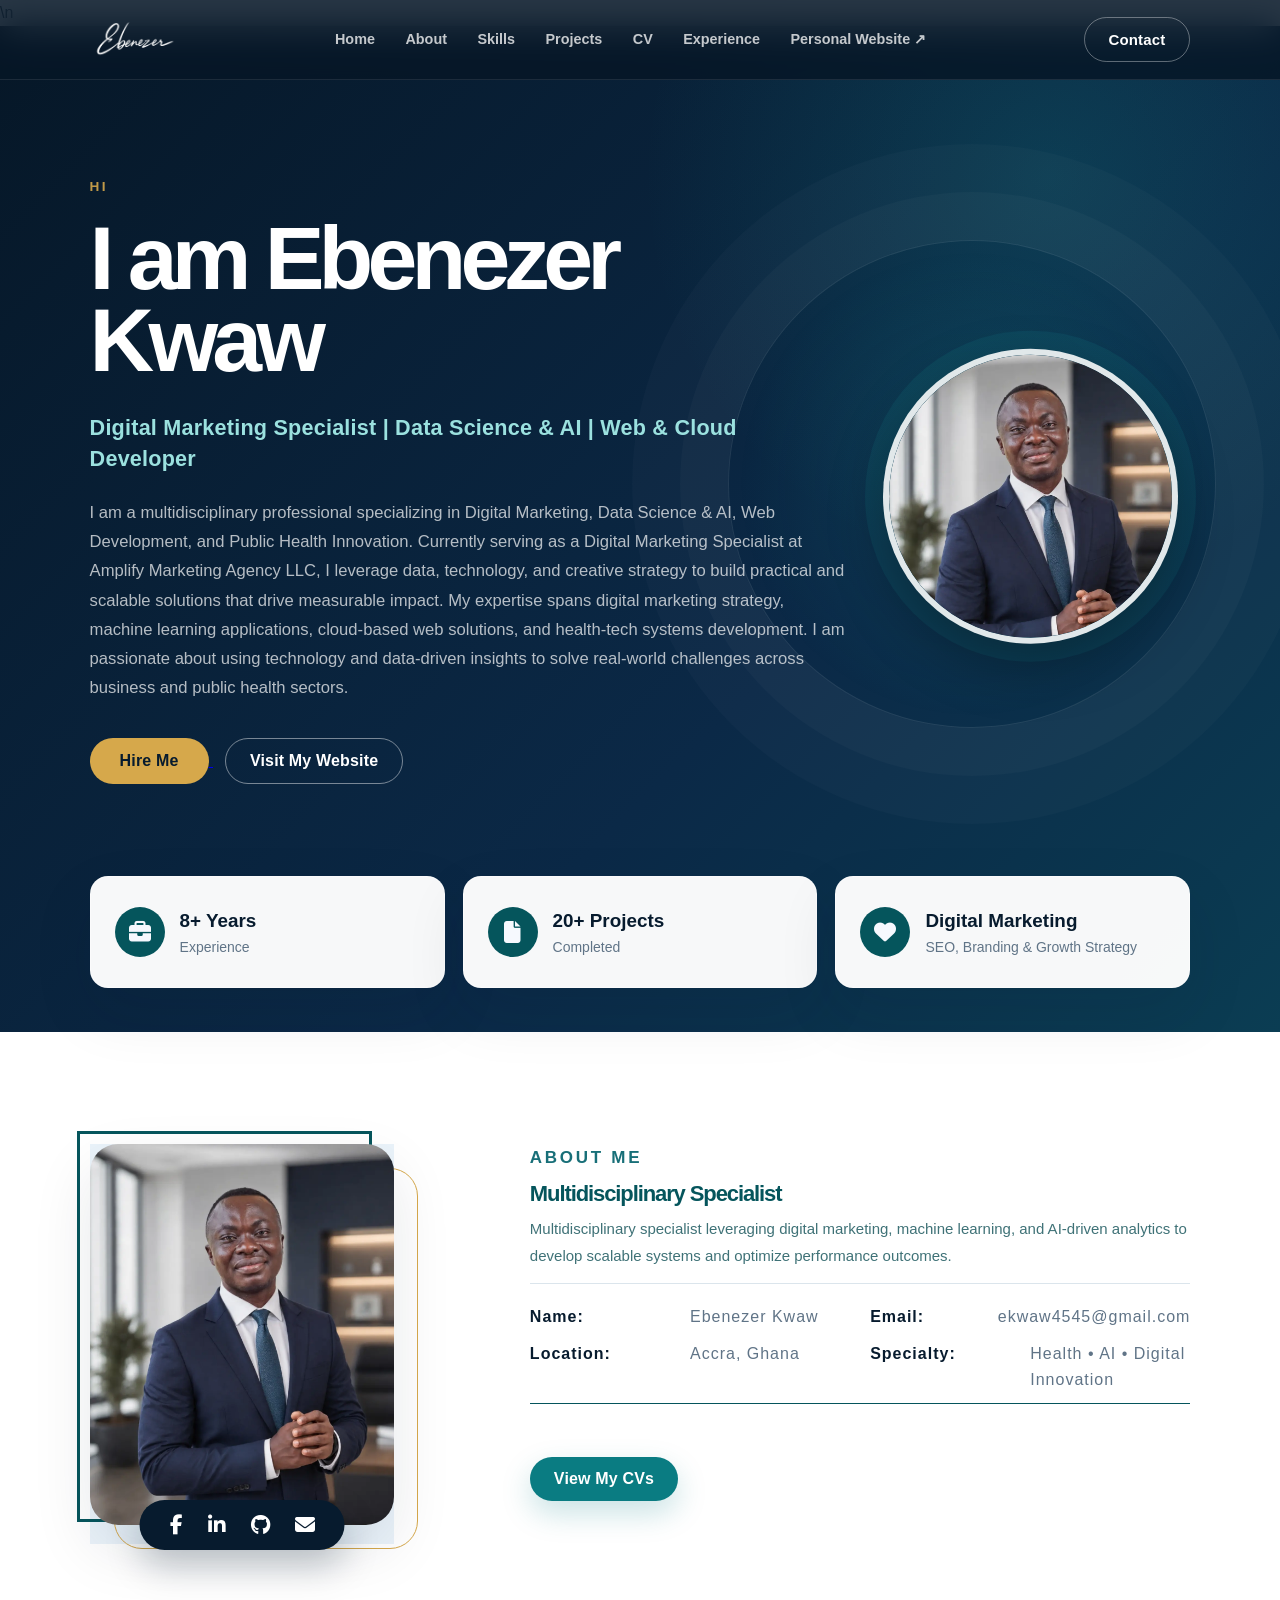
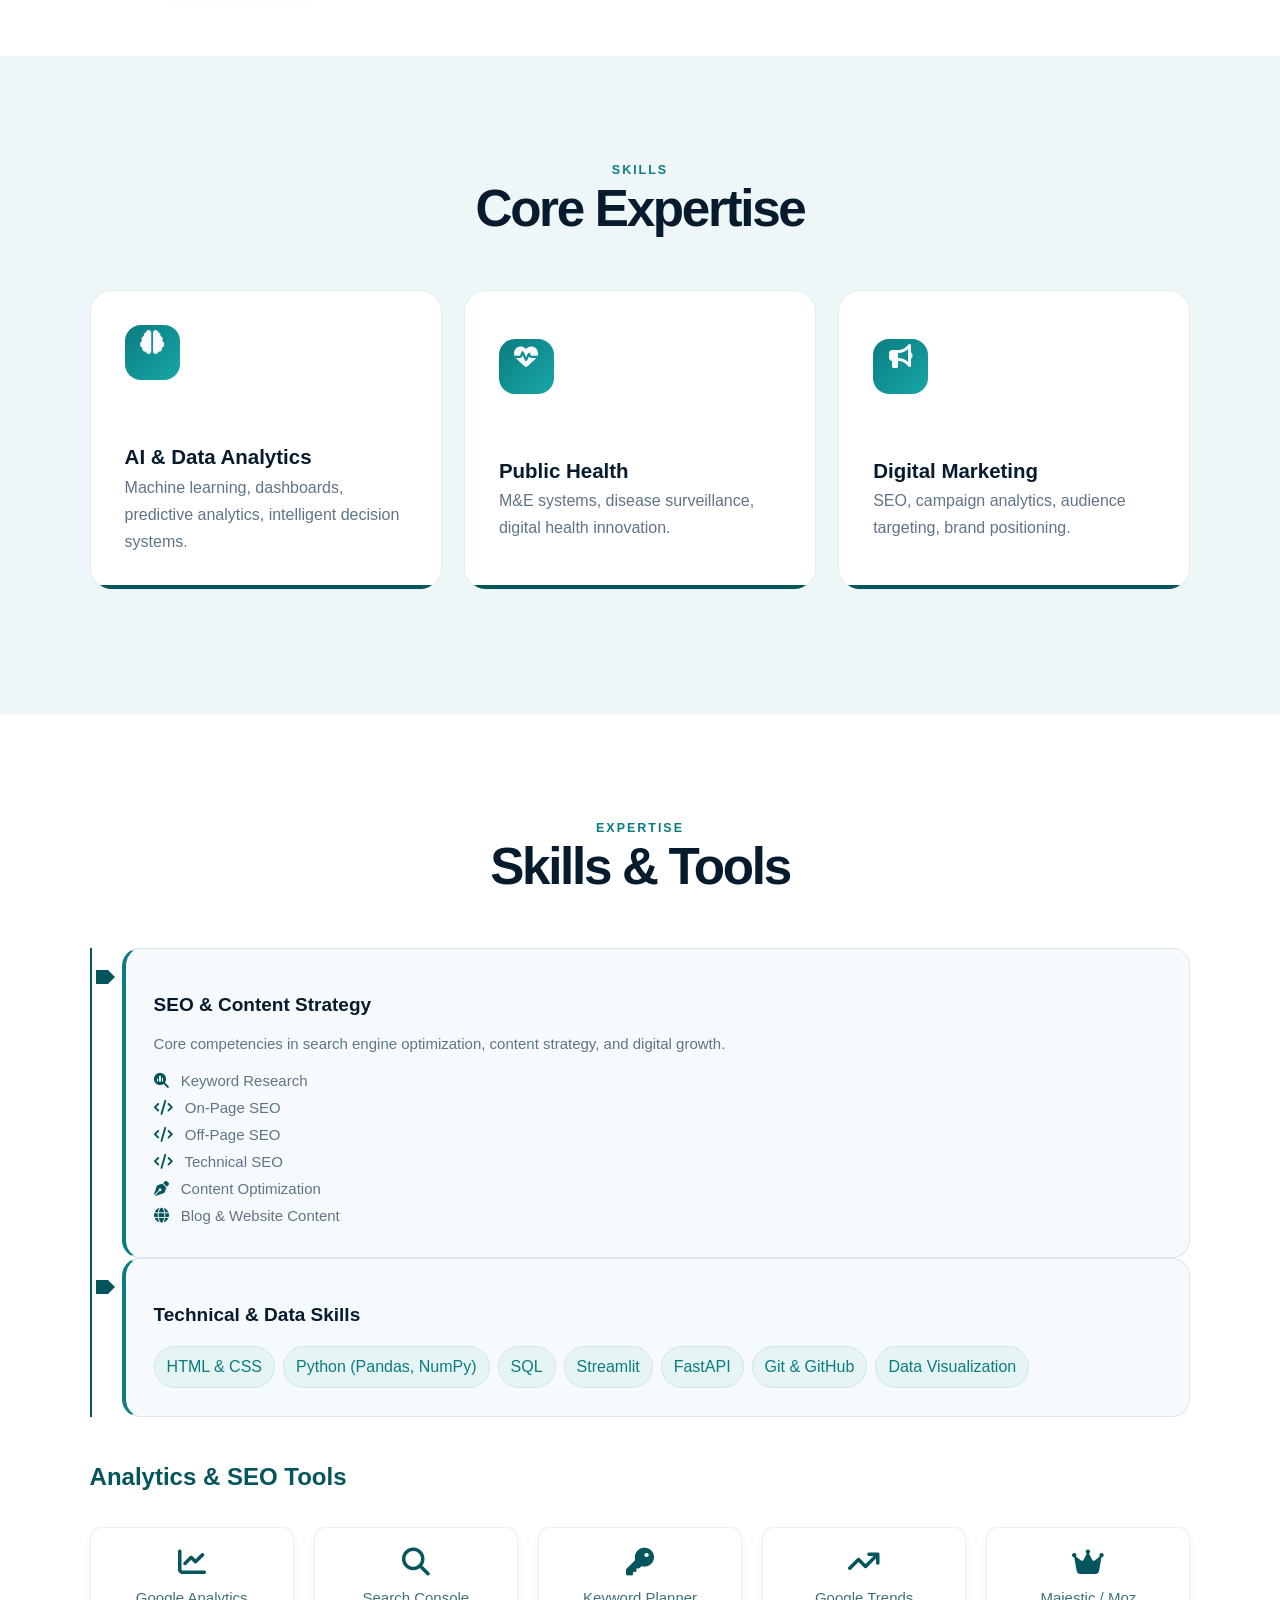
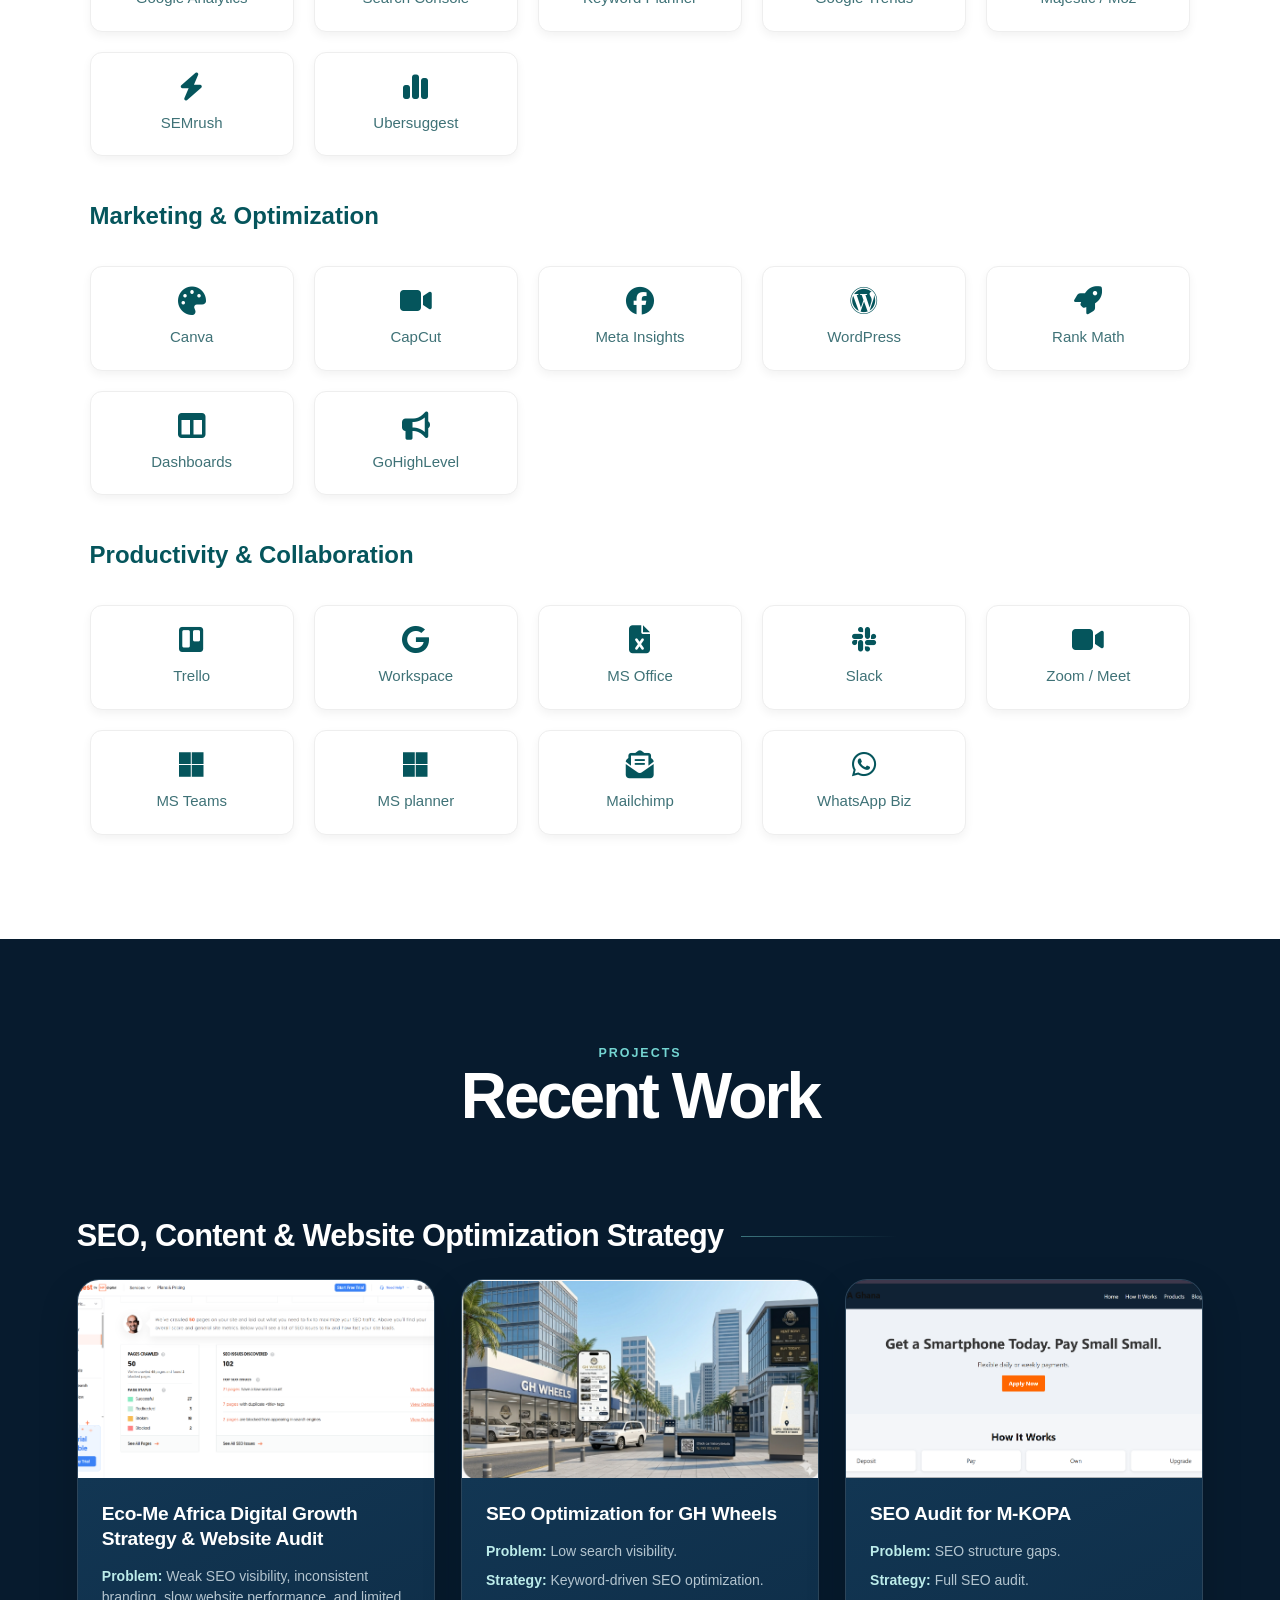
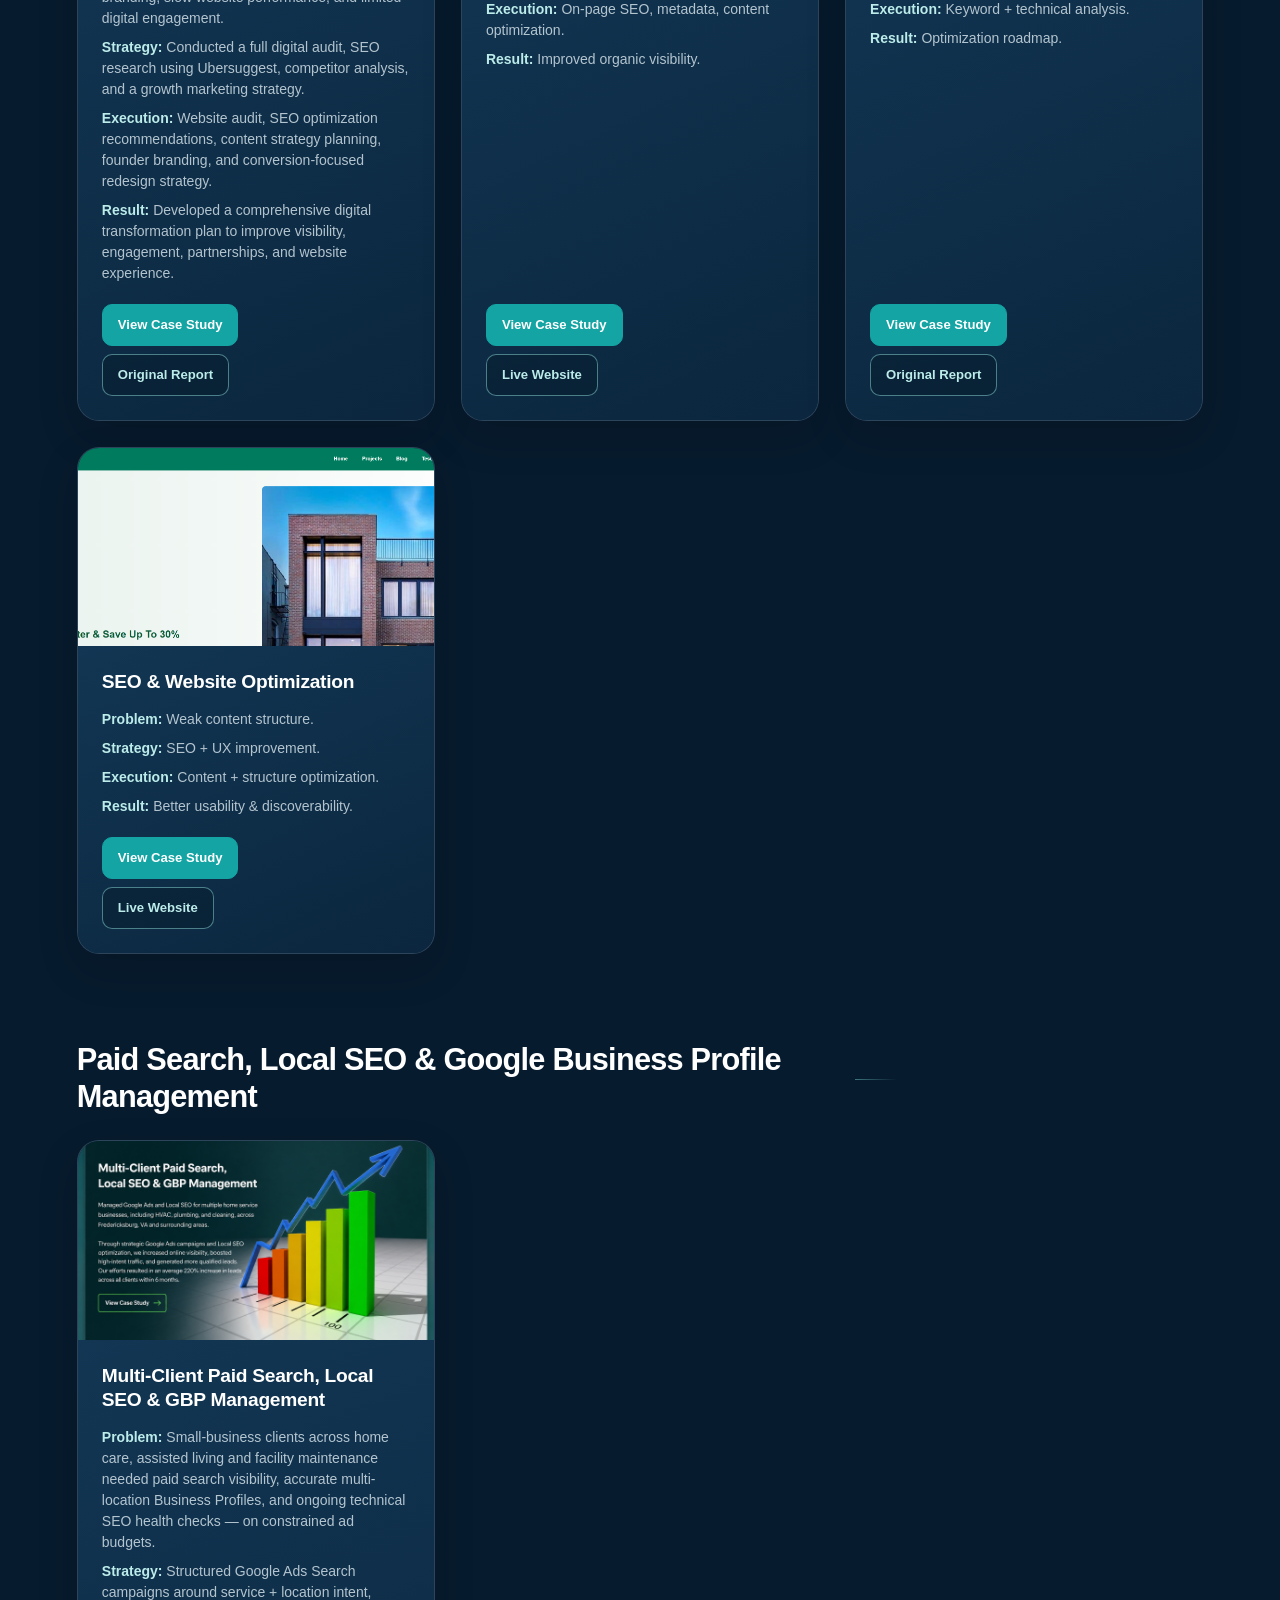
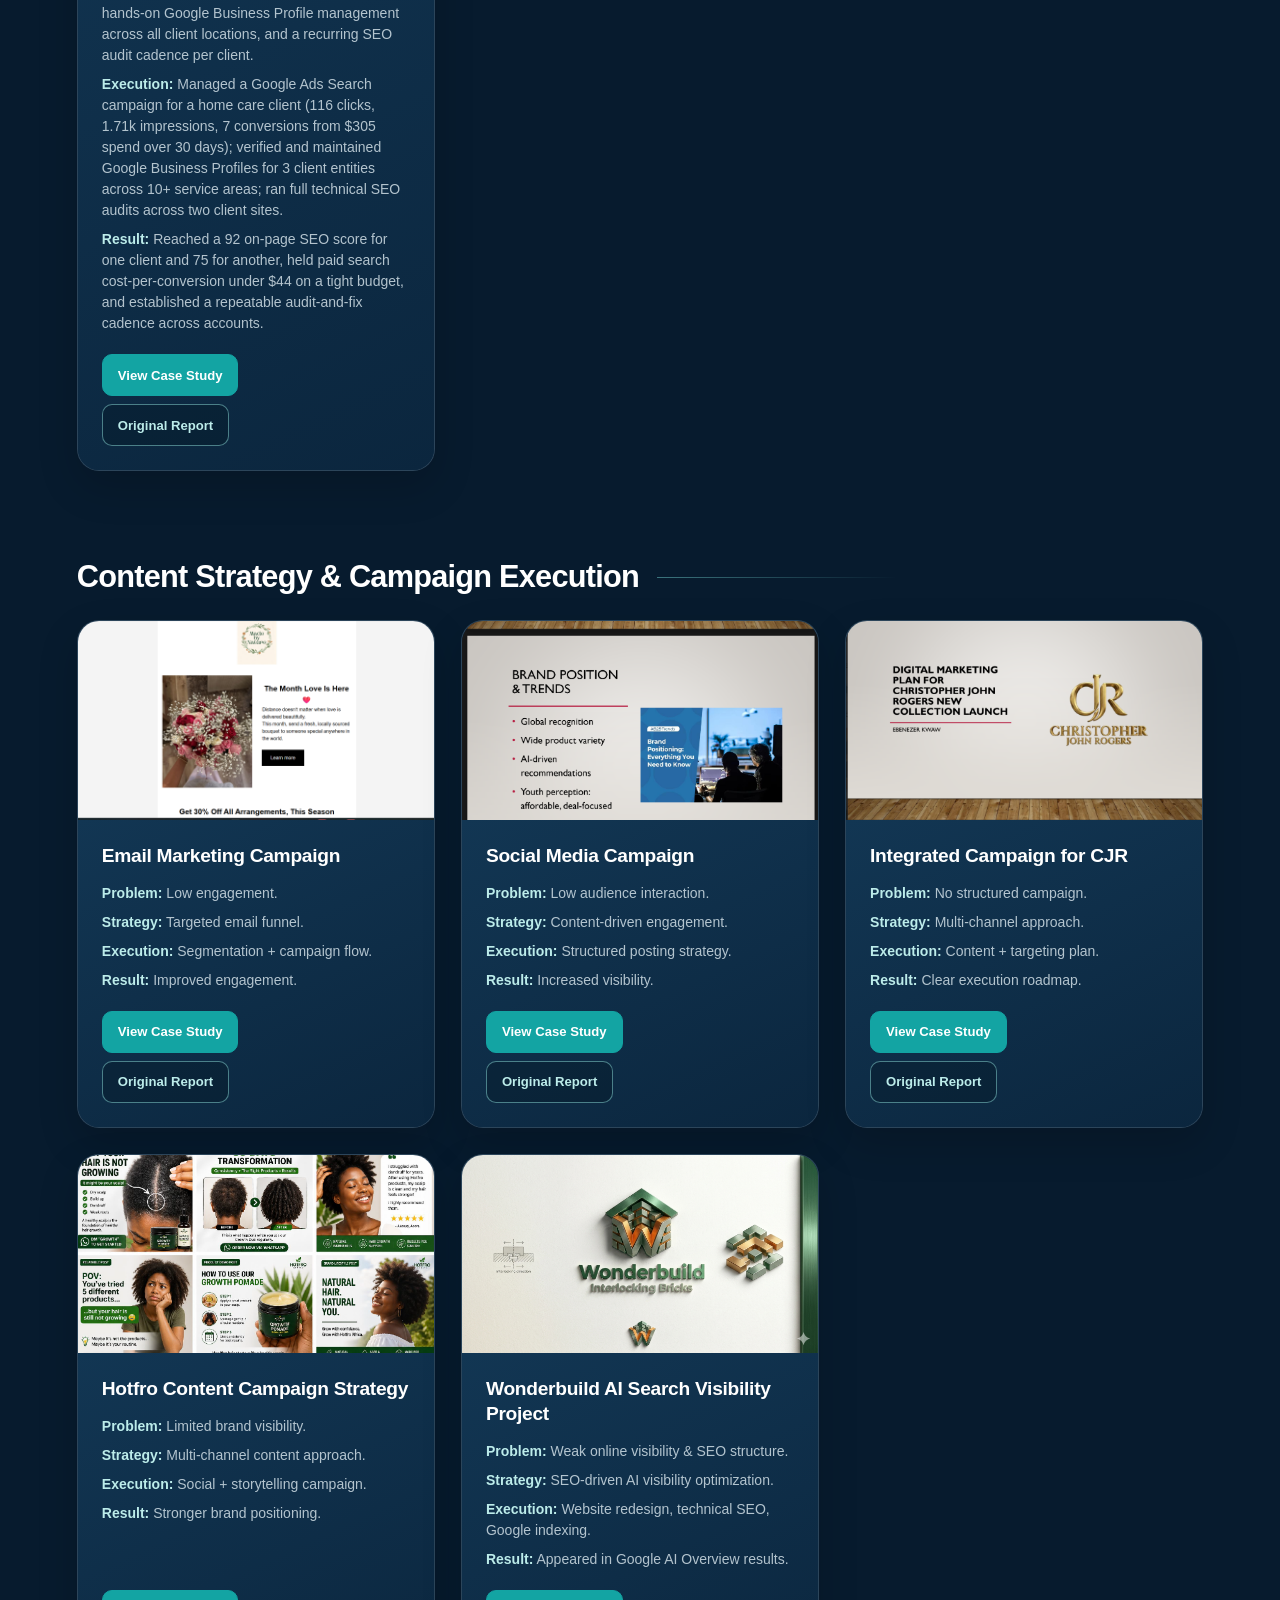
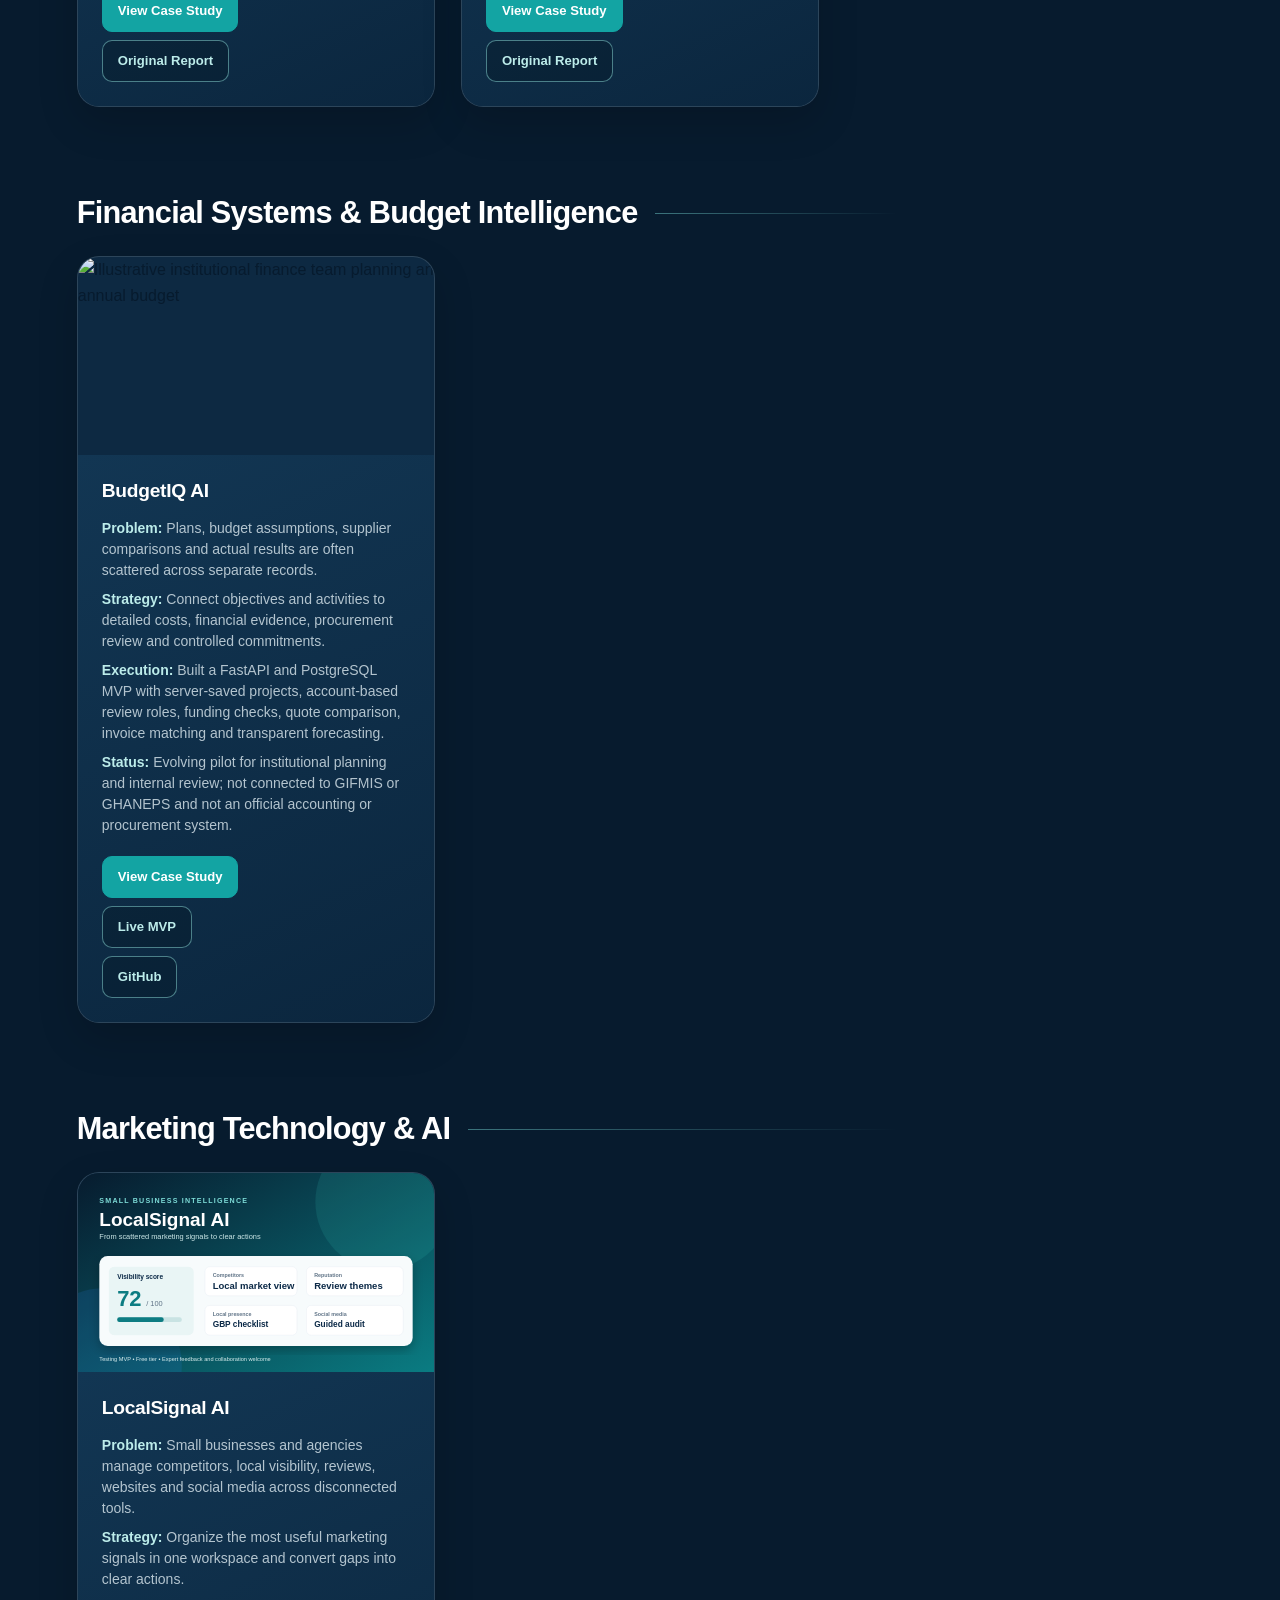
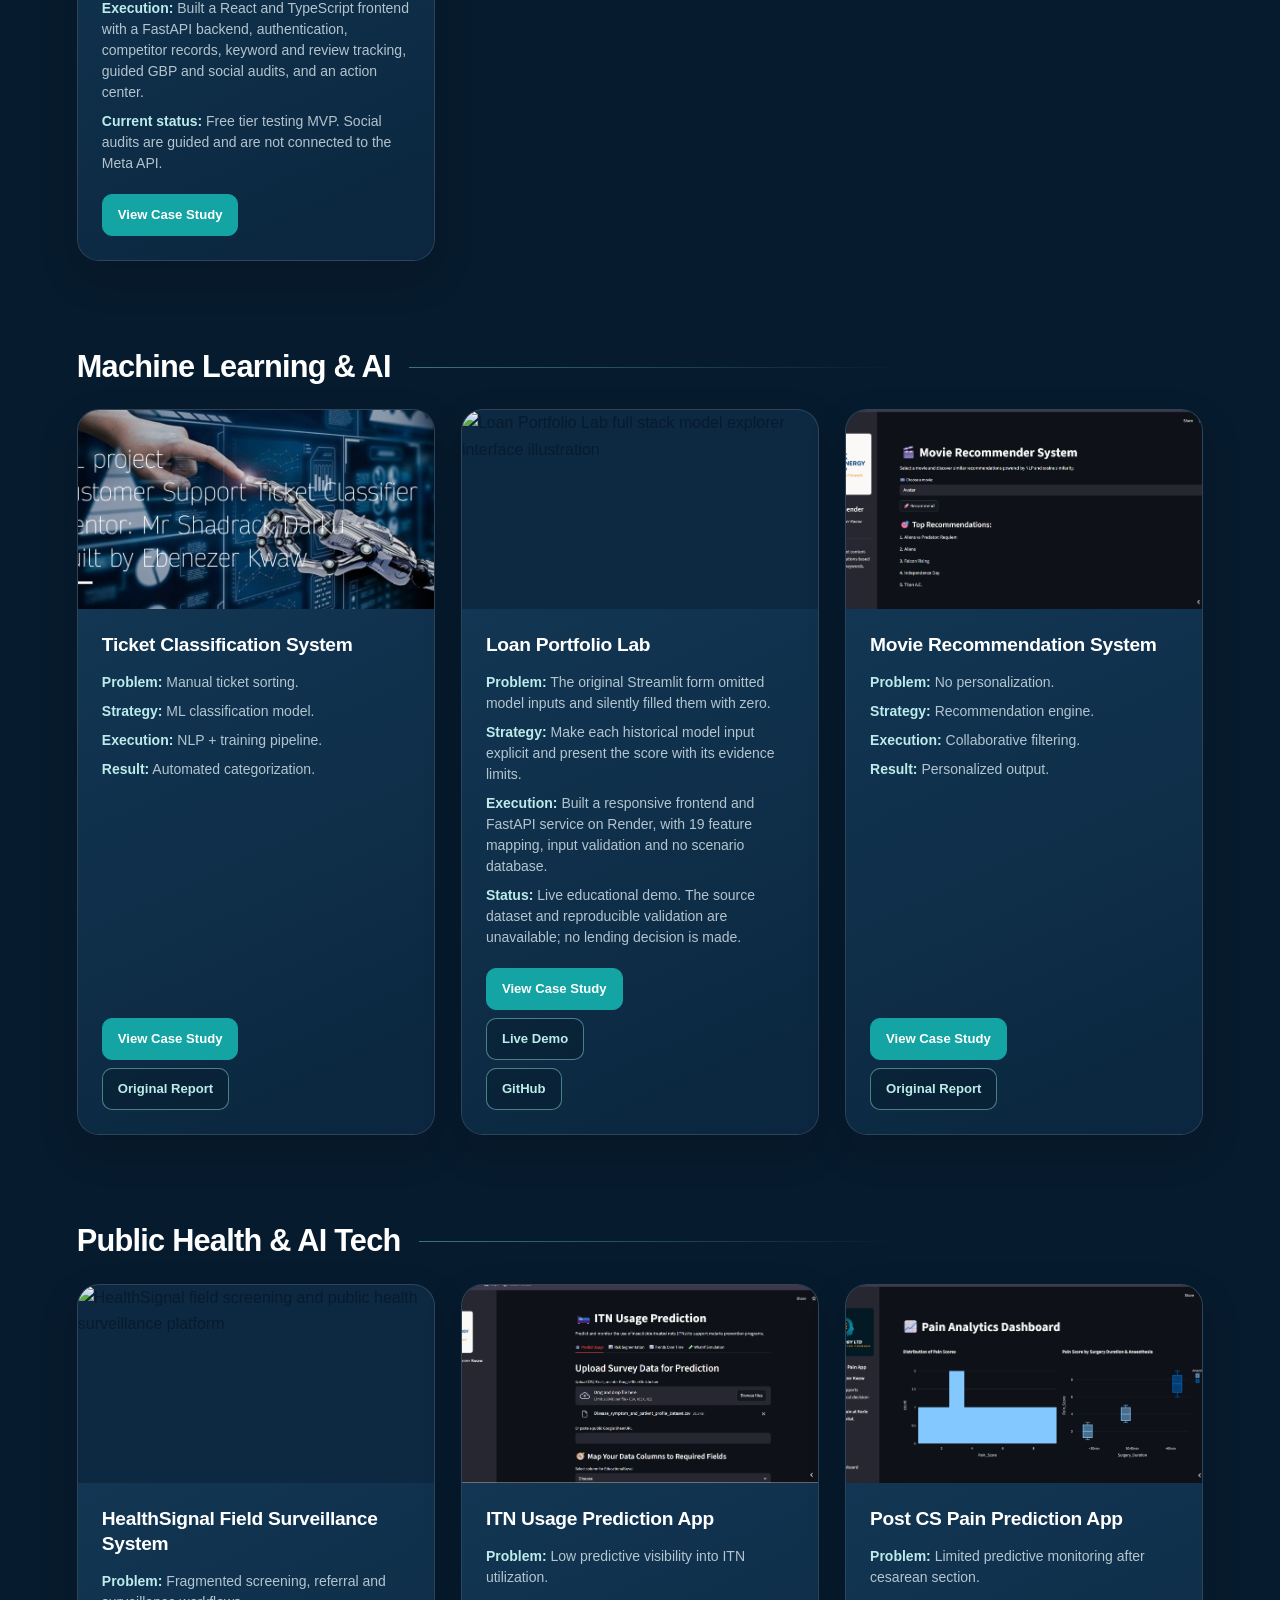
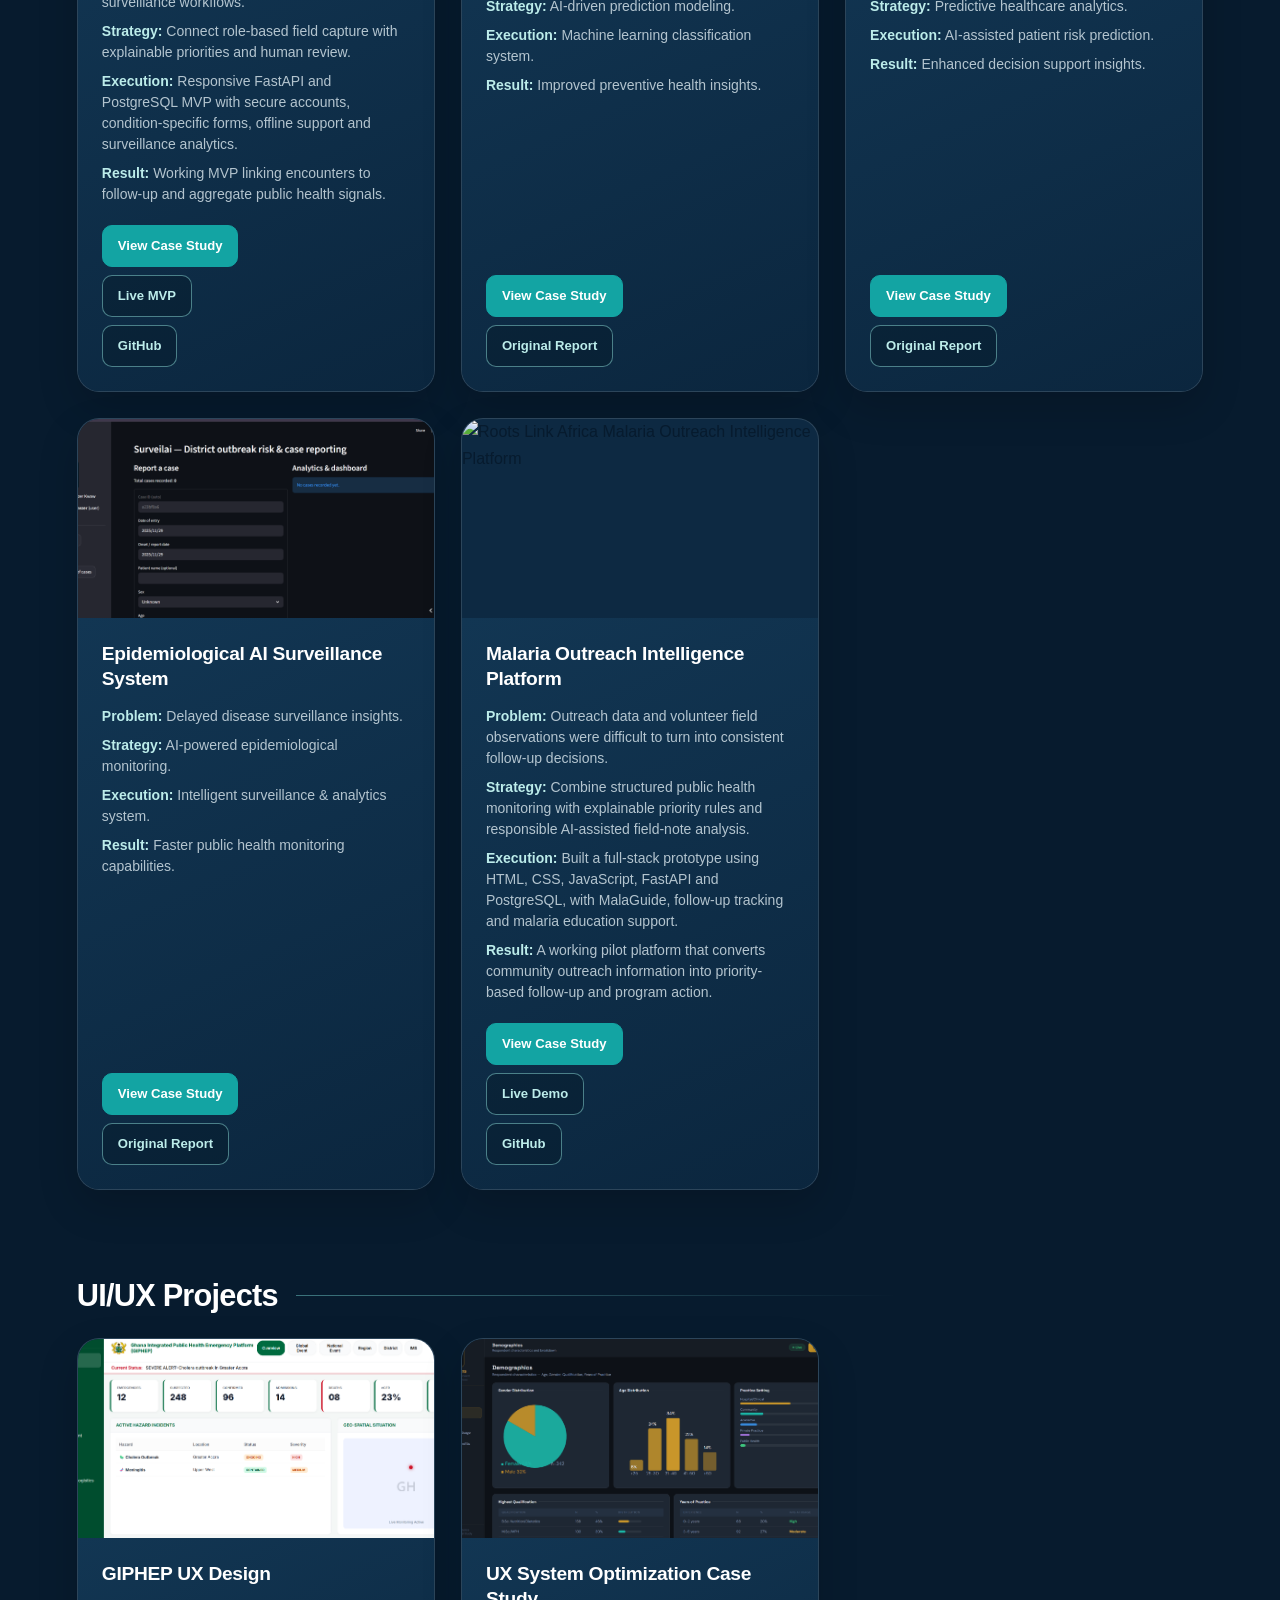
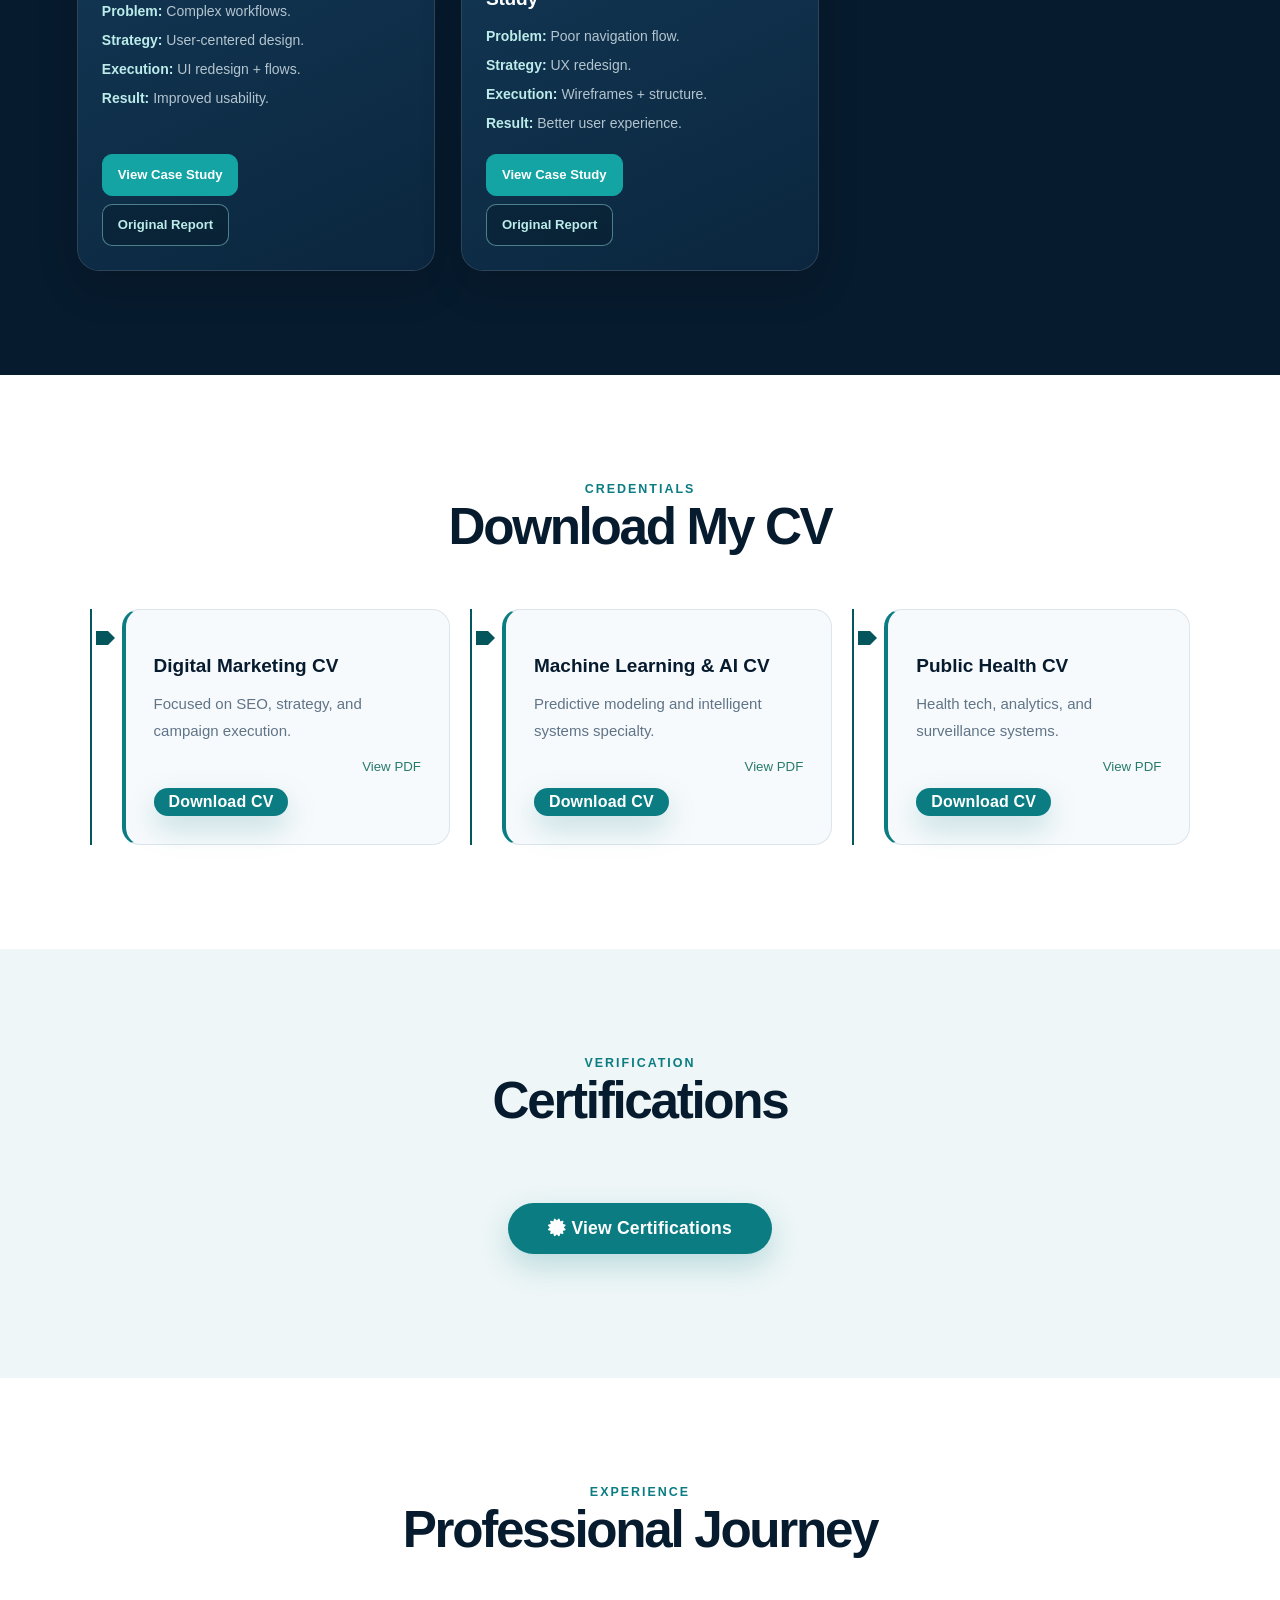
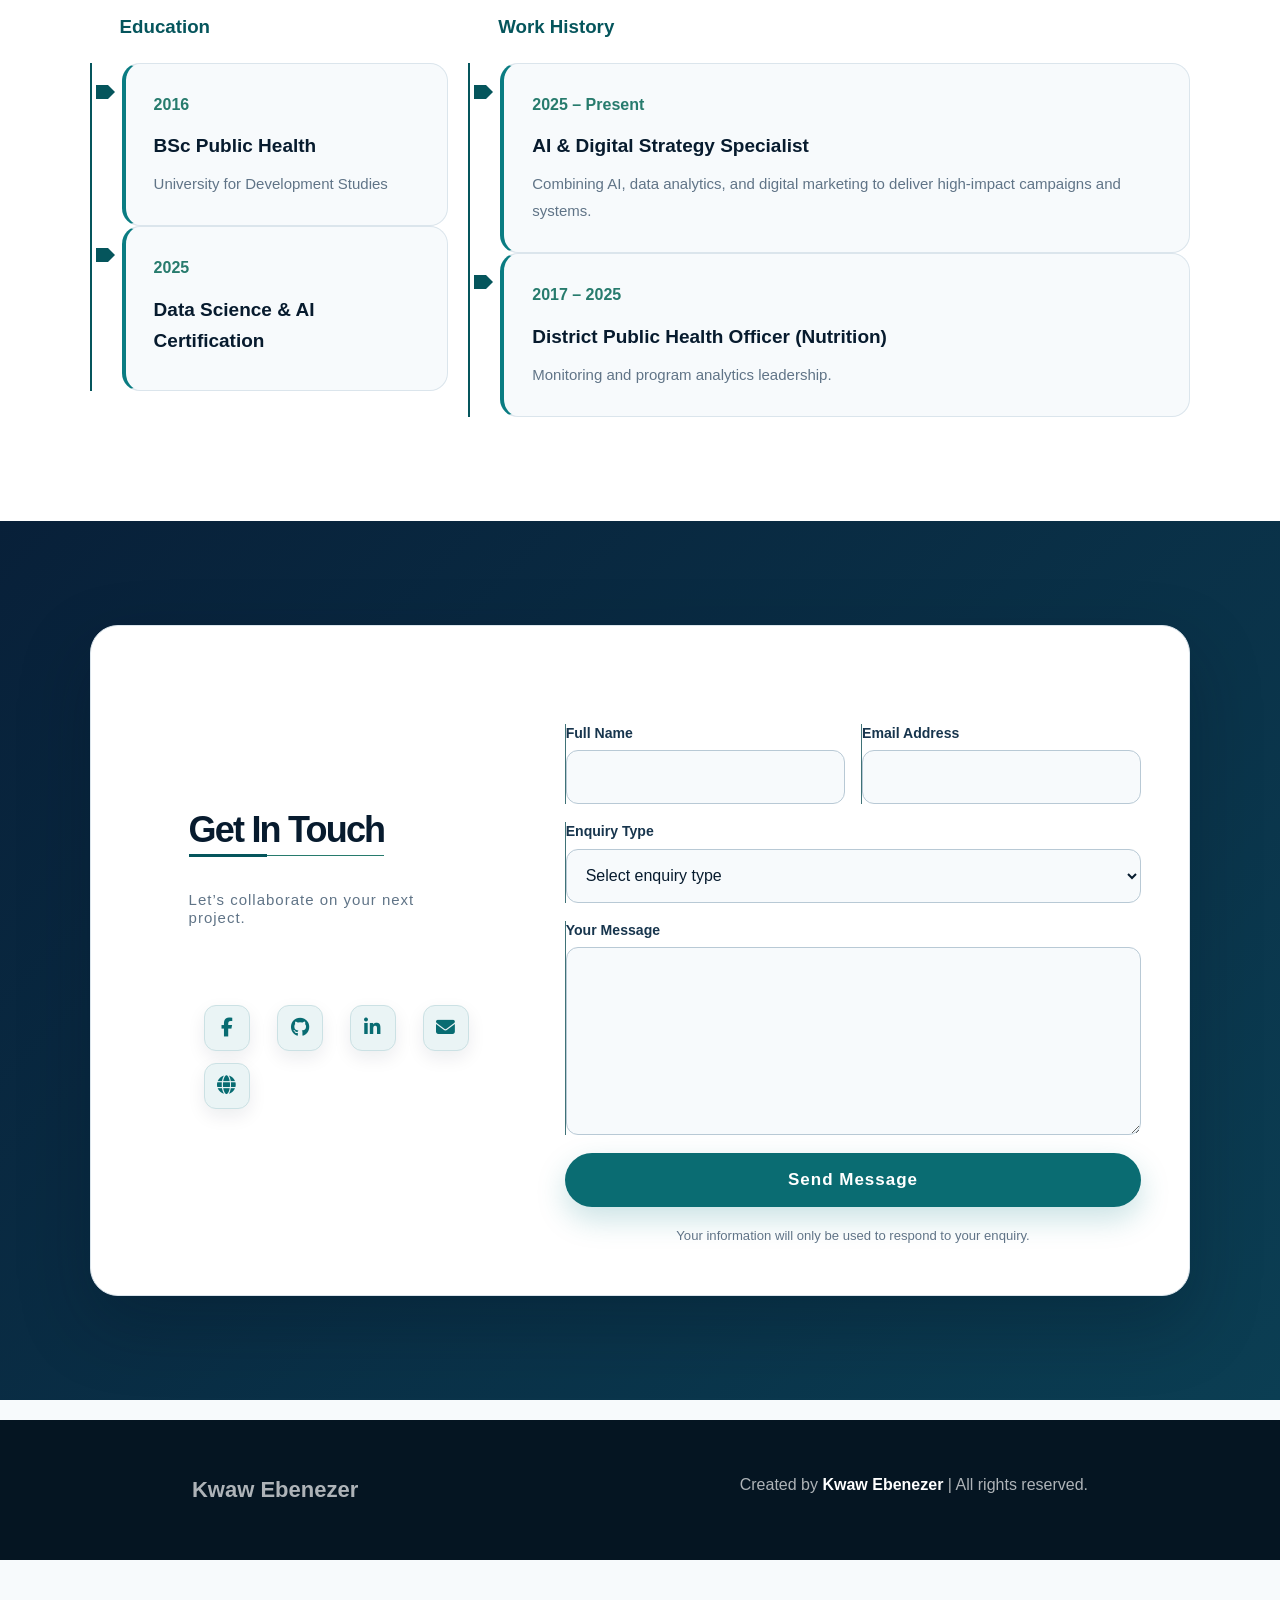
==== commit 033367e4: "Update Loan Portfolio Lab project card and links" ====
--- a/index.html
+++ b/index.html
@@ -465,17 +465,17 @@
         </div>
 
         <div class="item">
-            <img src="assets/loan.png">
-            <div class="overlay">
-                <div class="project-info">
-                    <h3>Loan Default Prediction</h3>
-                    <p><strong>Problem:</strong> Risk identification.</p>
-                    <p><strong>Strategy:</strong> Predictive modeling.</p>
-                    <p><strong>Execution:</strong> Classification models.</p>
-                    <p><strong>Result:</strong> Improved decisions.</p>
-                    <a href="https://kwaw-ebn.github.io/ebenezer-kwaw-personal-website/insights/loan-default-prediction-platform.html" target="_blank">View Case Study</a><a href="https://drive.google.com/file/d/1pjS-jRuG3klNJvXDZCwyh2rgajRzKZ6o/view" target="_blank">Original Report</a>
-                </div>
-            </div>
+            <img src="https://kwaw-ebn.github.io/ebenezer-kwaw-personal-website/assets/insights/loan-portfolio-lab.svg" alt="Loan Portfolio Lab full stack model explorer interface illustration">
+            <div class="overlay"><div class="project-info">
+                <h3>Loan Portfolio Lab</h3>
+                <p><strong>Problem:</strong> The original Streamlit form omitted model inputs and silently filled them with zero.</p>
+                <p><strong>Strategy:</strong> Make each historical model input explicit and present the score with its evidence limits.</p>
+                <p><strong>Execution:</strong> Built a responsive frontend and FastAPI service on Render, with 19 feature mapping, input validation and no scenario database.</p>
+                <p><strong>Status:</strong> Live educational demo. The source dataset and reproducible validation are unavailable; no lending decision is made.</p>
+                <a href="https://kwaw-ebn.github.io/ebenezer-kwaw-personal-website/insights/loan-default-prediction-platform.html" target="_blank" rel="noopener">View Case Study</a>
+                <a href="https://loan-default-risk-web.onrender.com/" target="_blank" rel="noopener" style="margin-left:8px;">Live Demo</a>
+                <a href="https://github.com/kwaw-ebn/Machine-Learning-Model-to-predict-Loan-Defaulters" target="_blank" rel="noopener" style="margin-left:8px;">GitHub</a>
+            </div></div>
         </div>
 
         <div class="item">
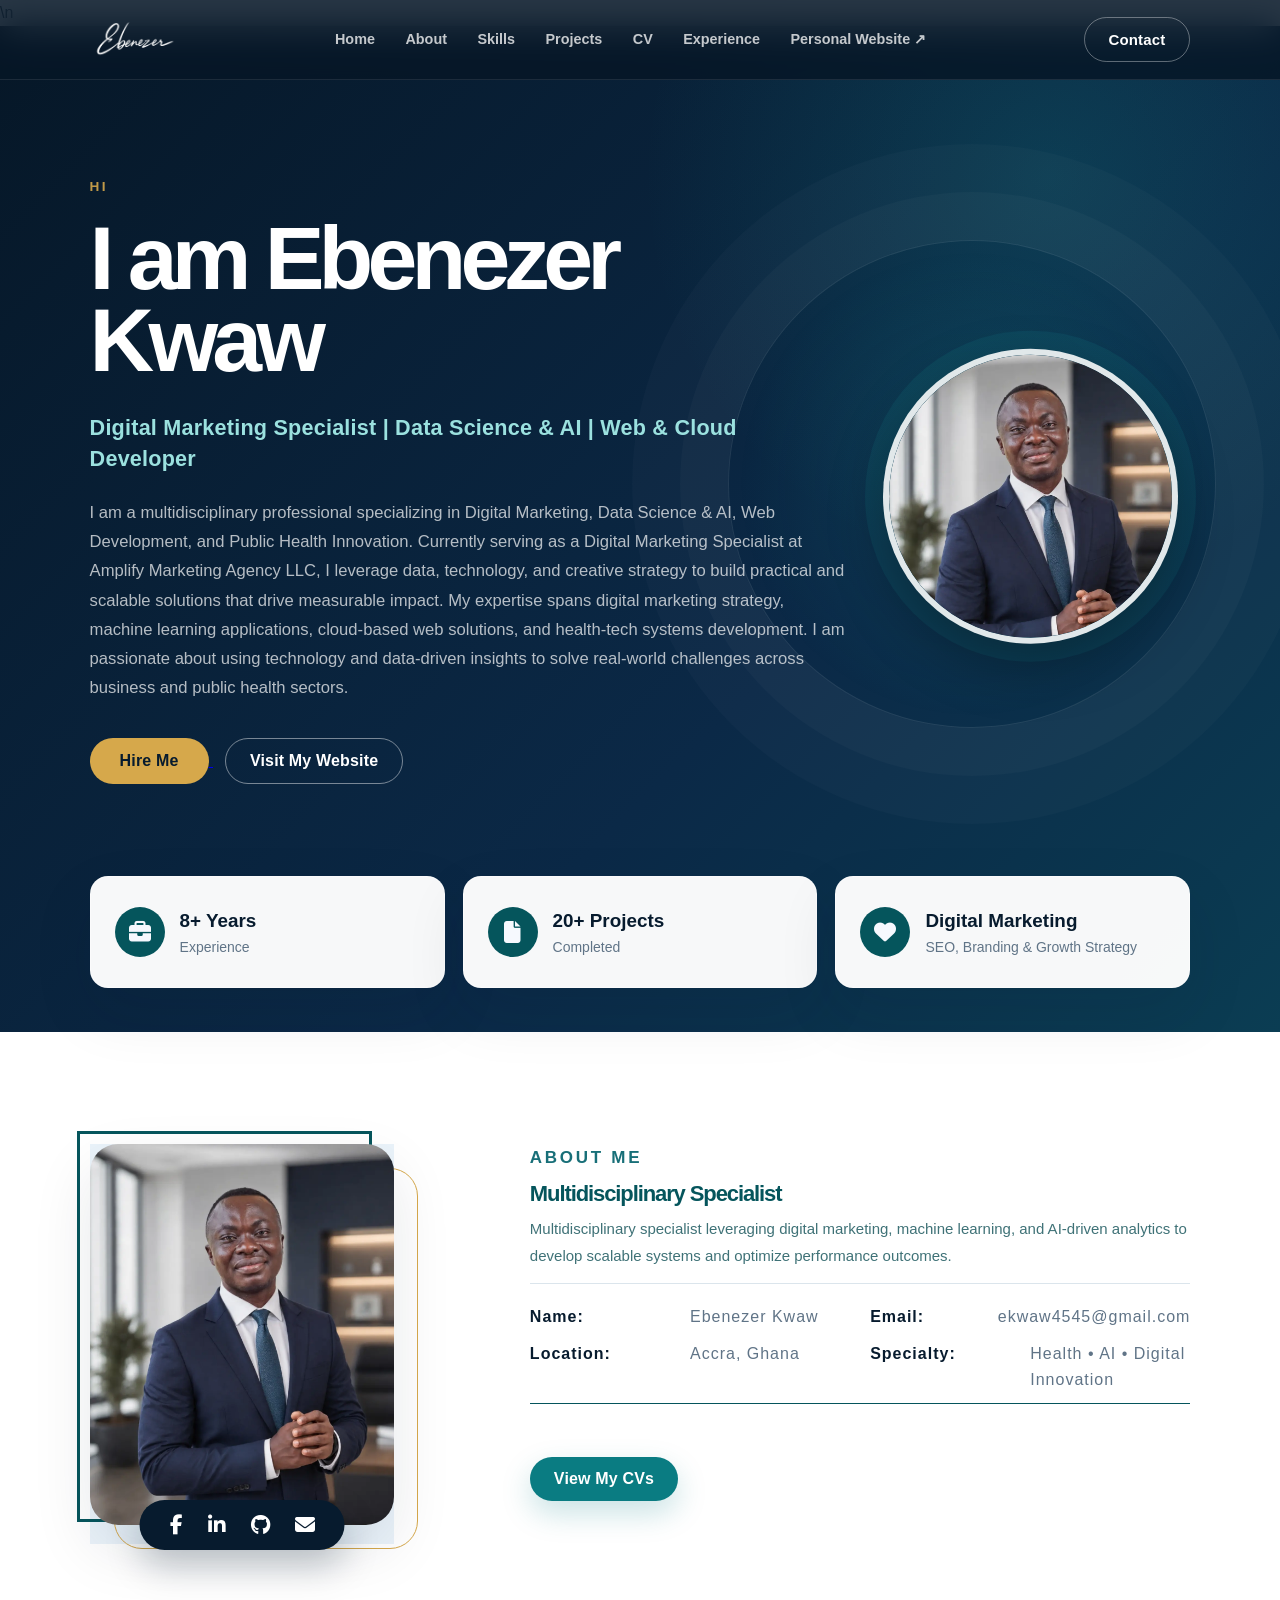
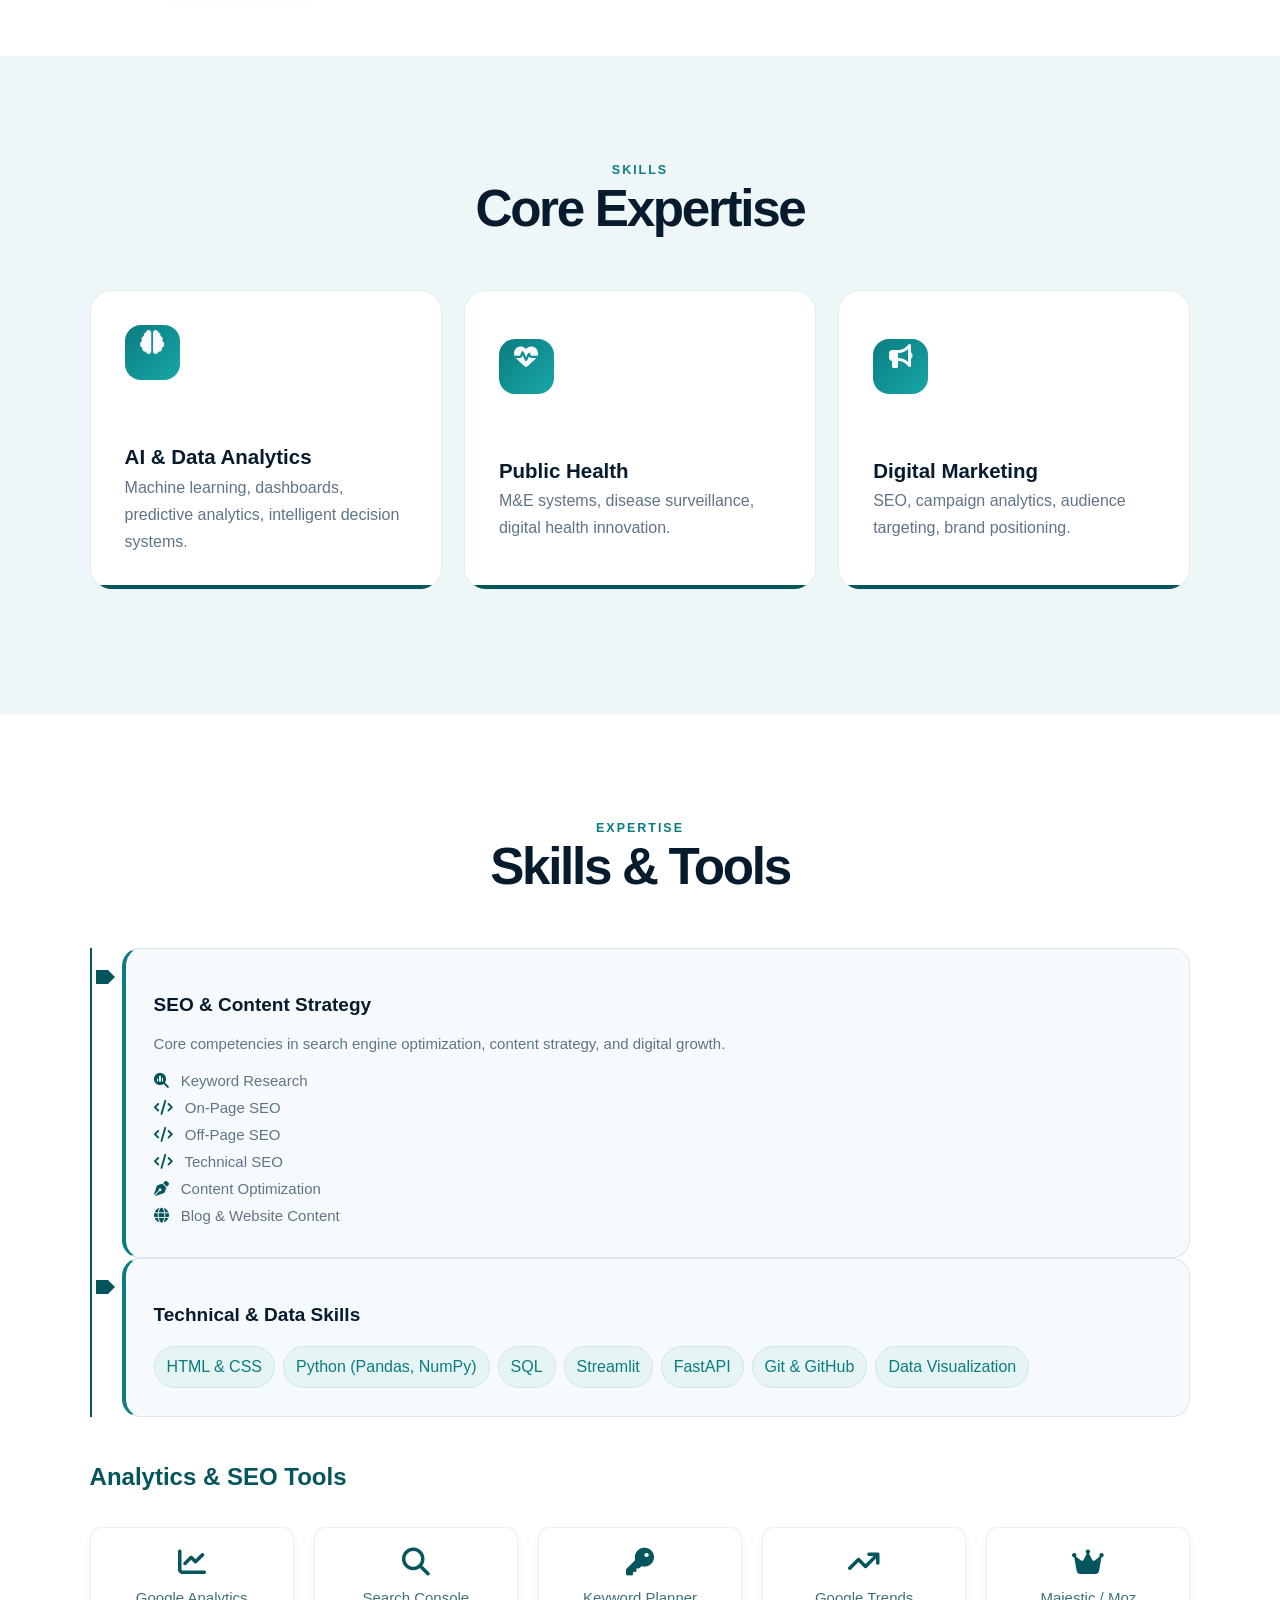
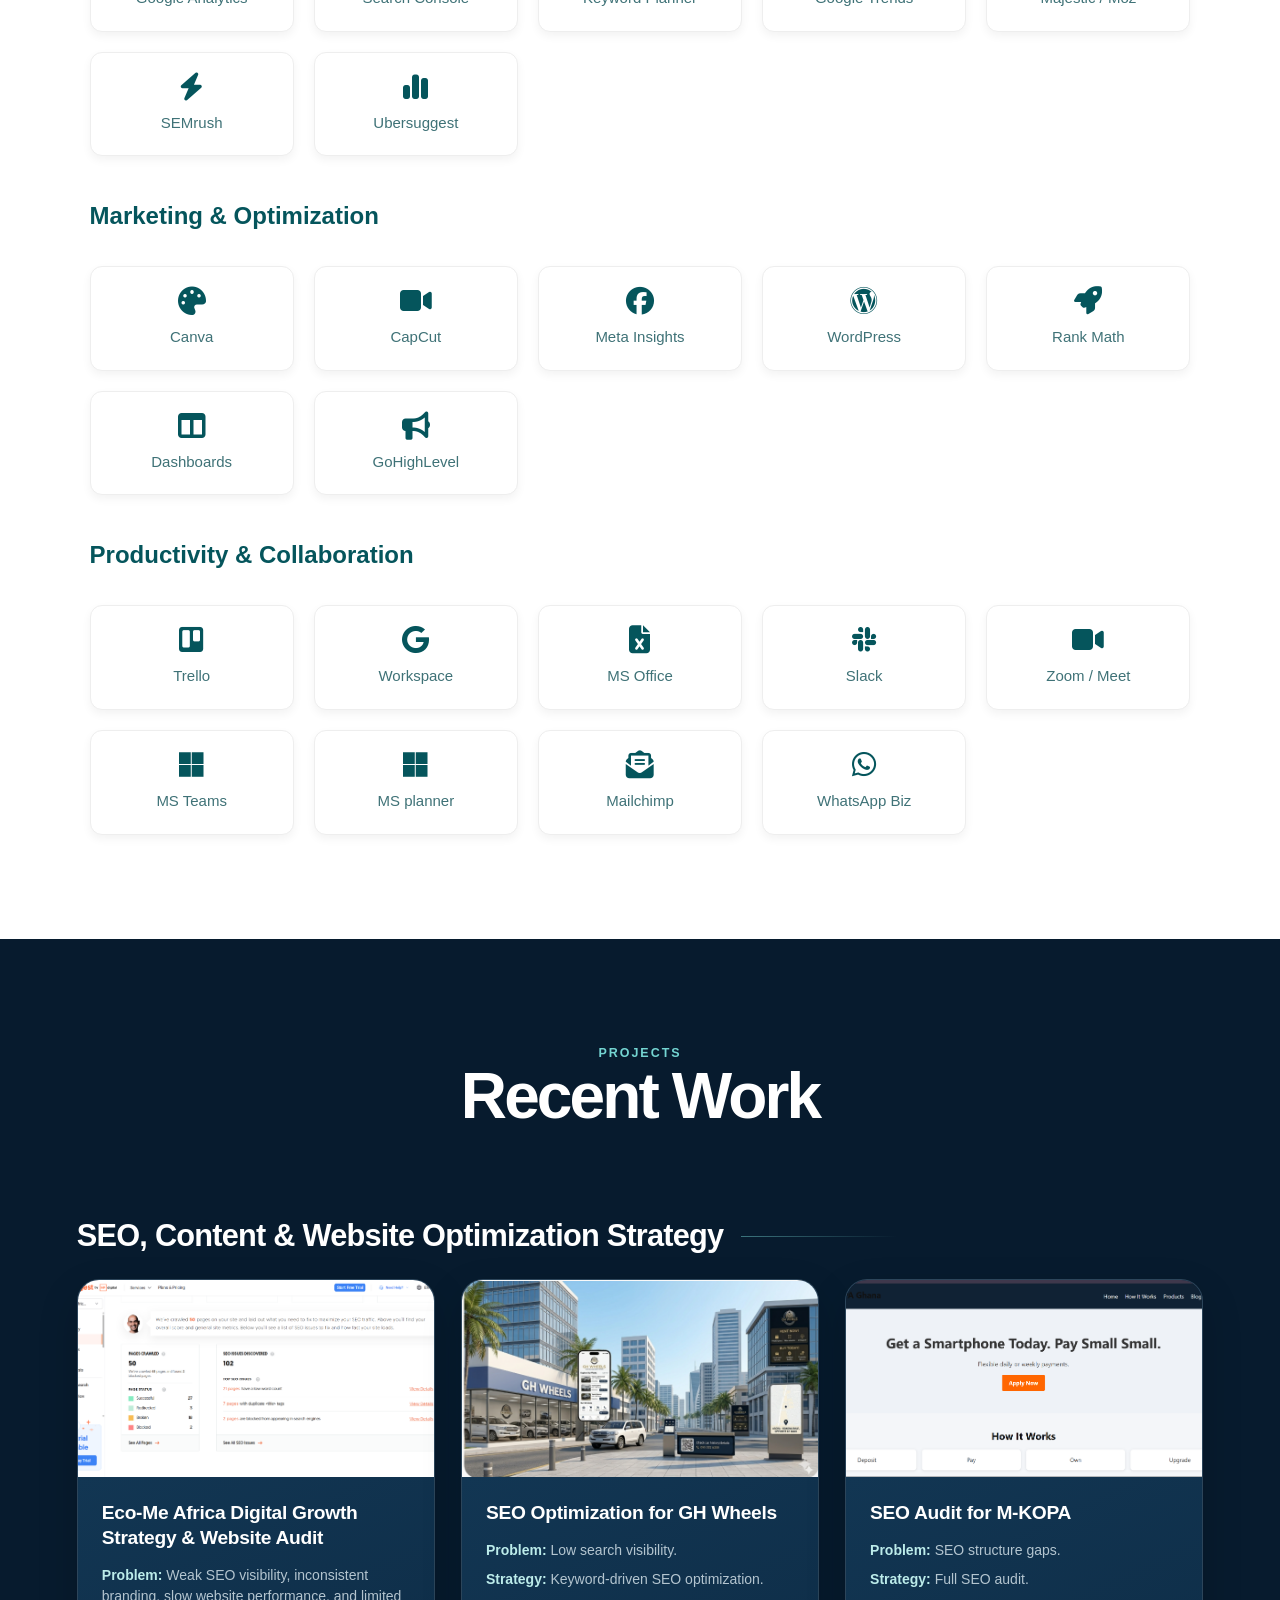
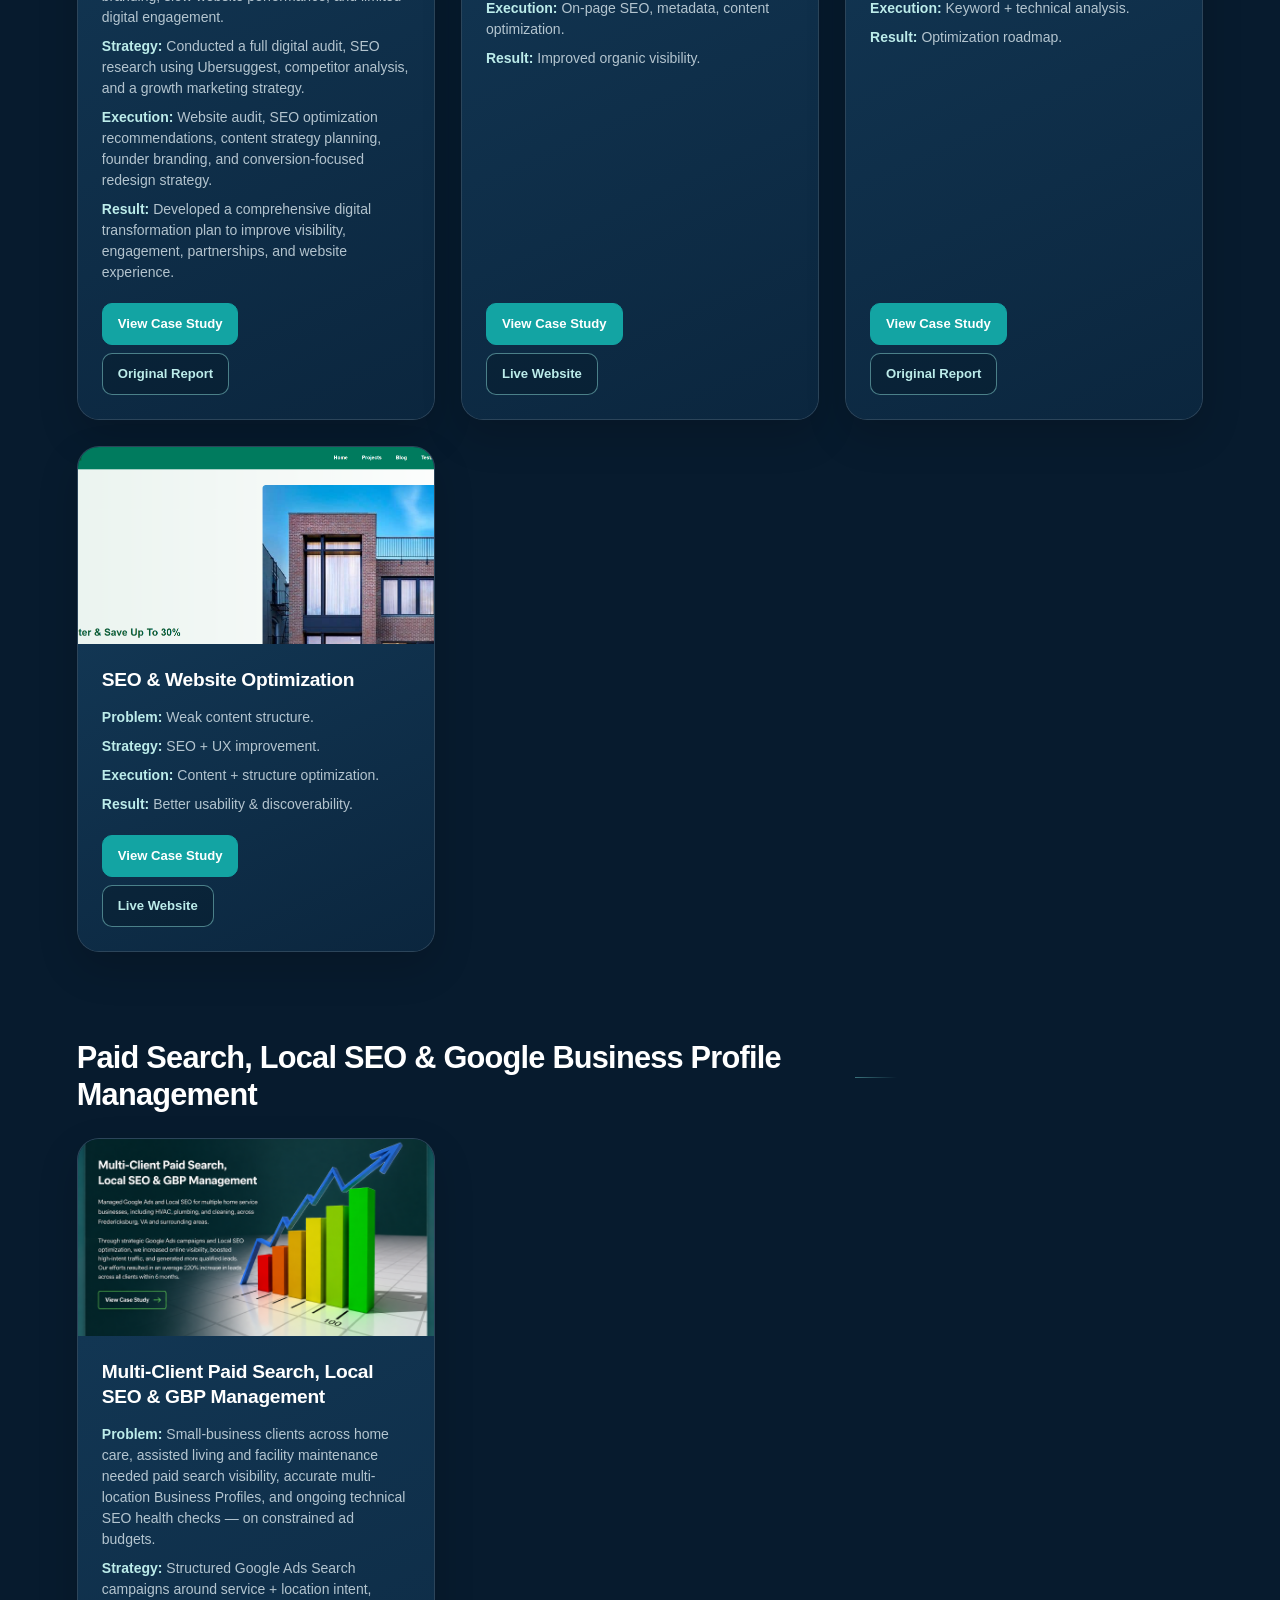
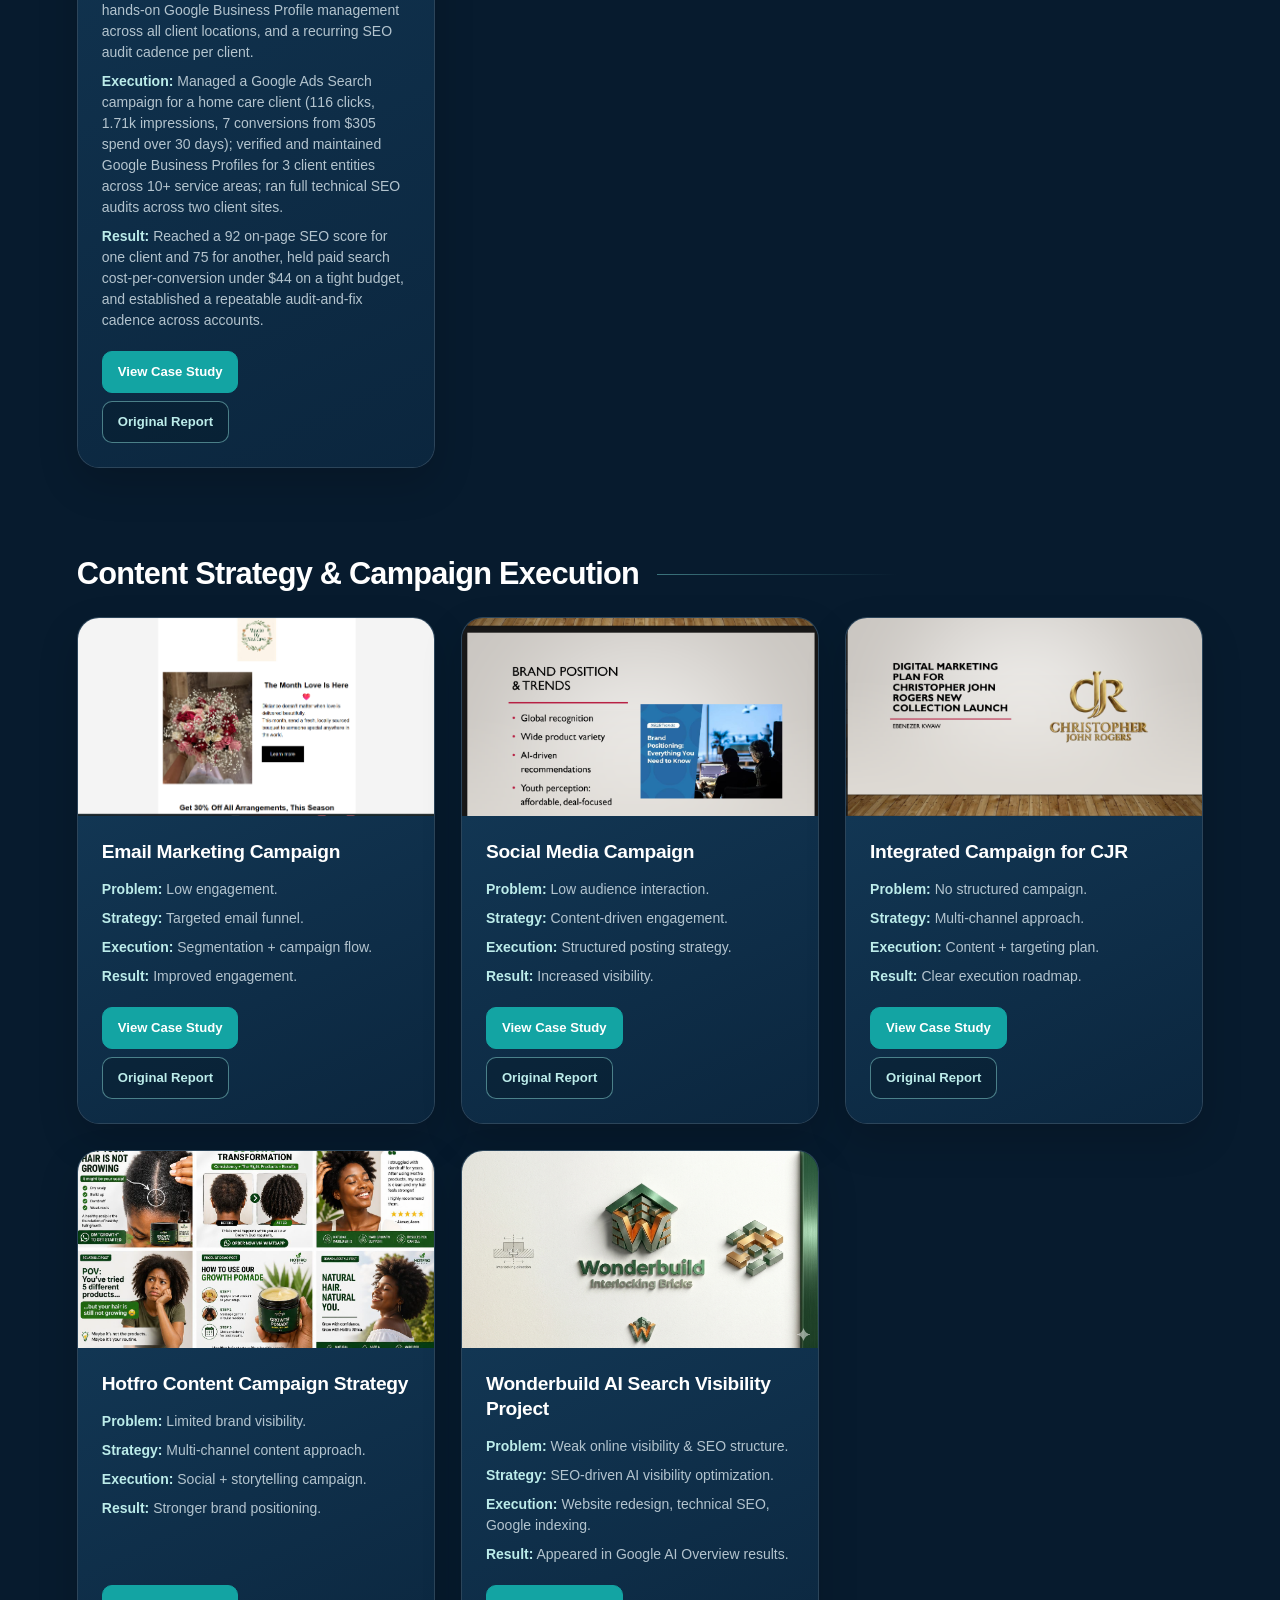
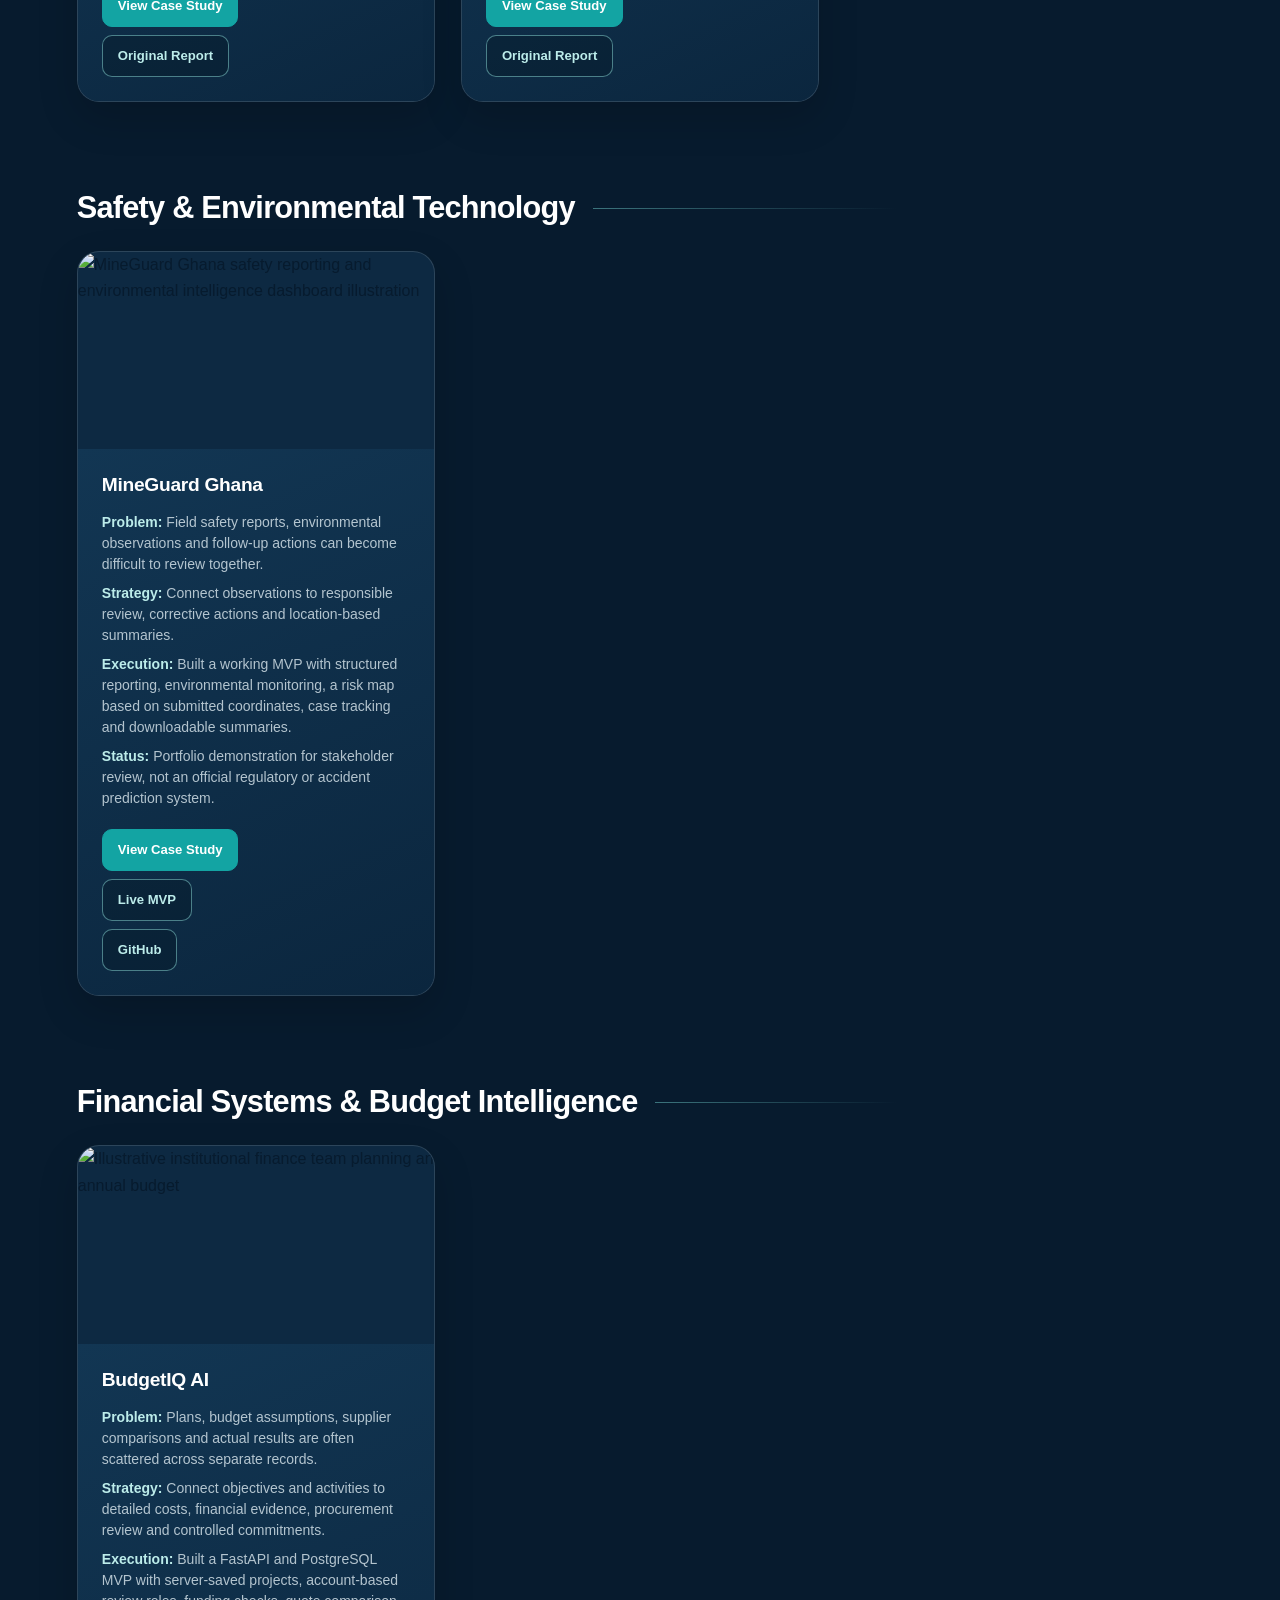
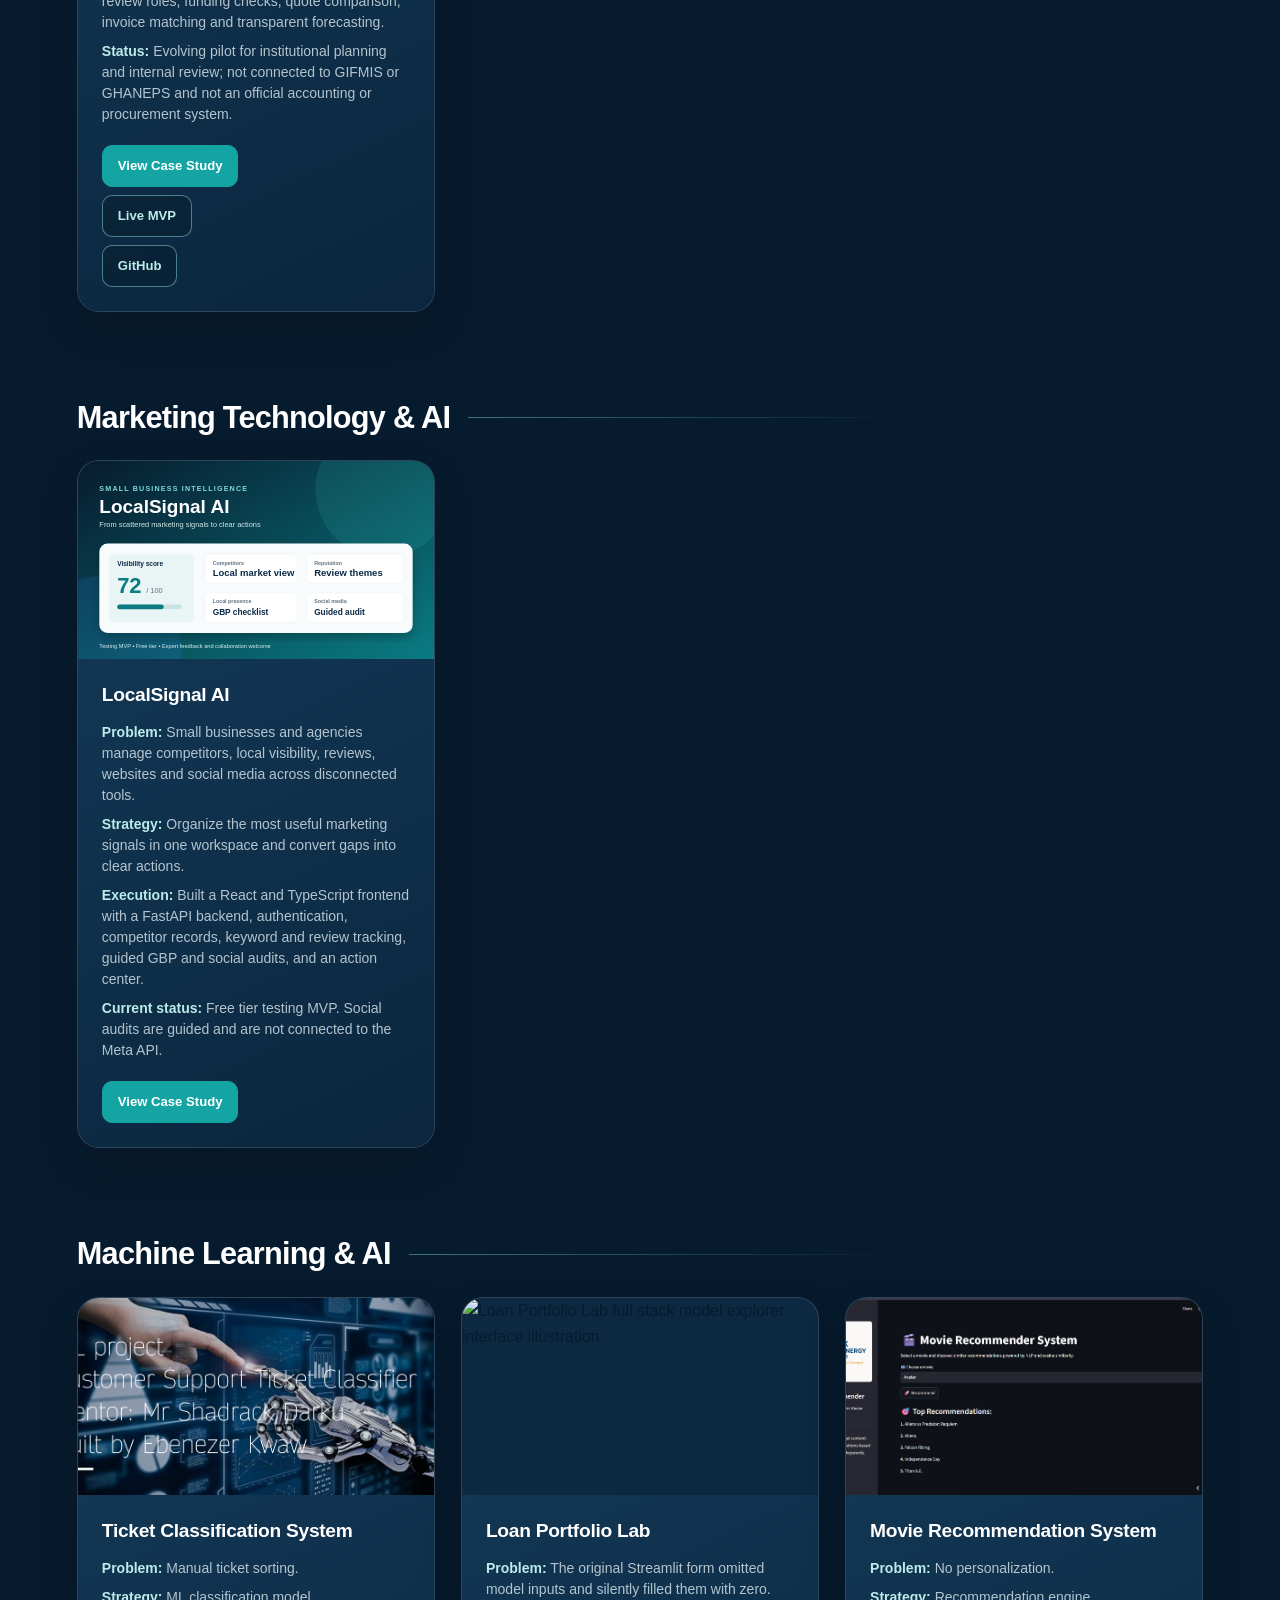
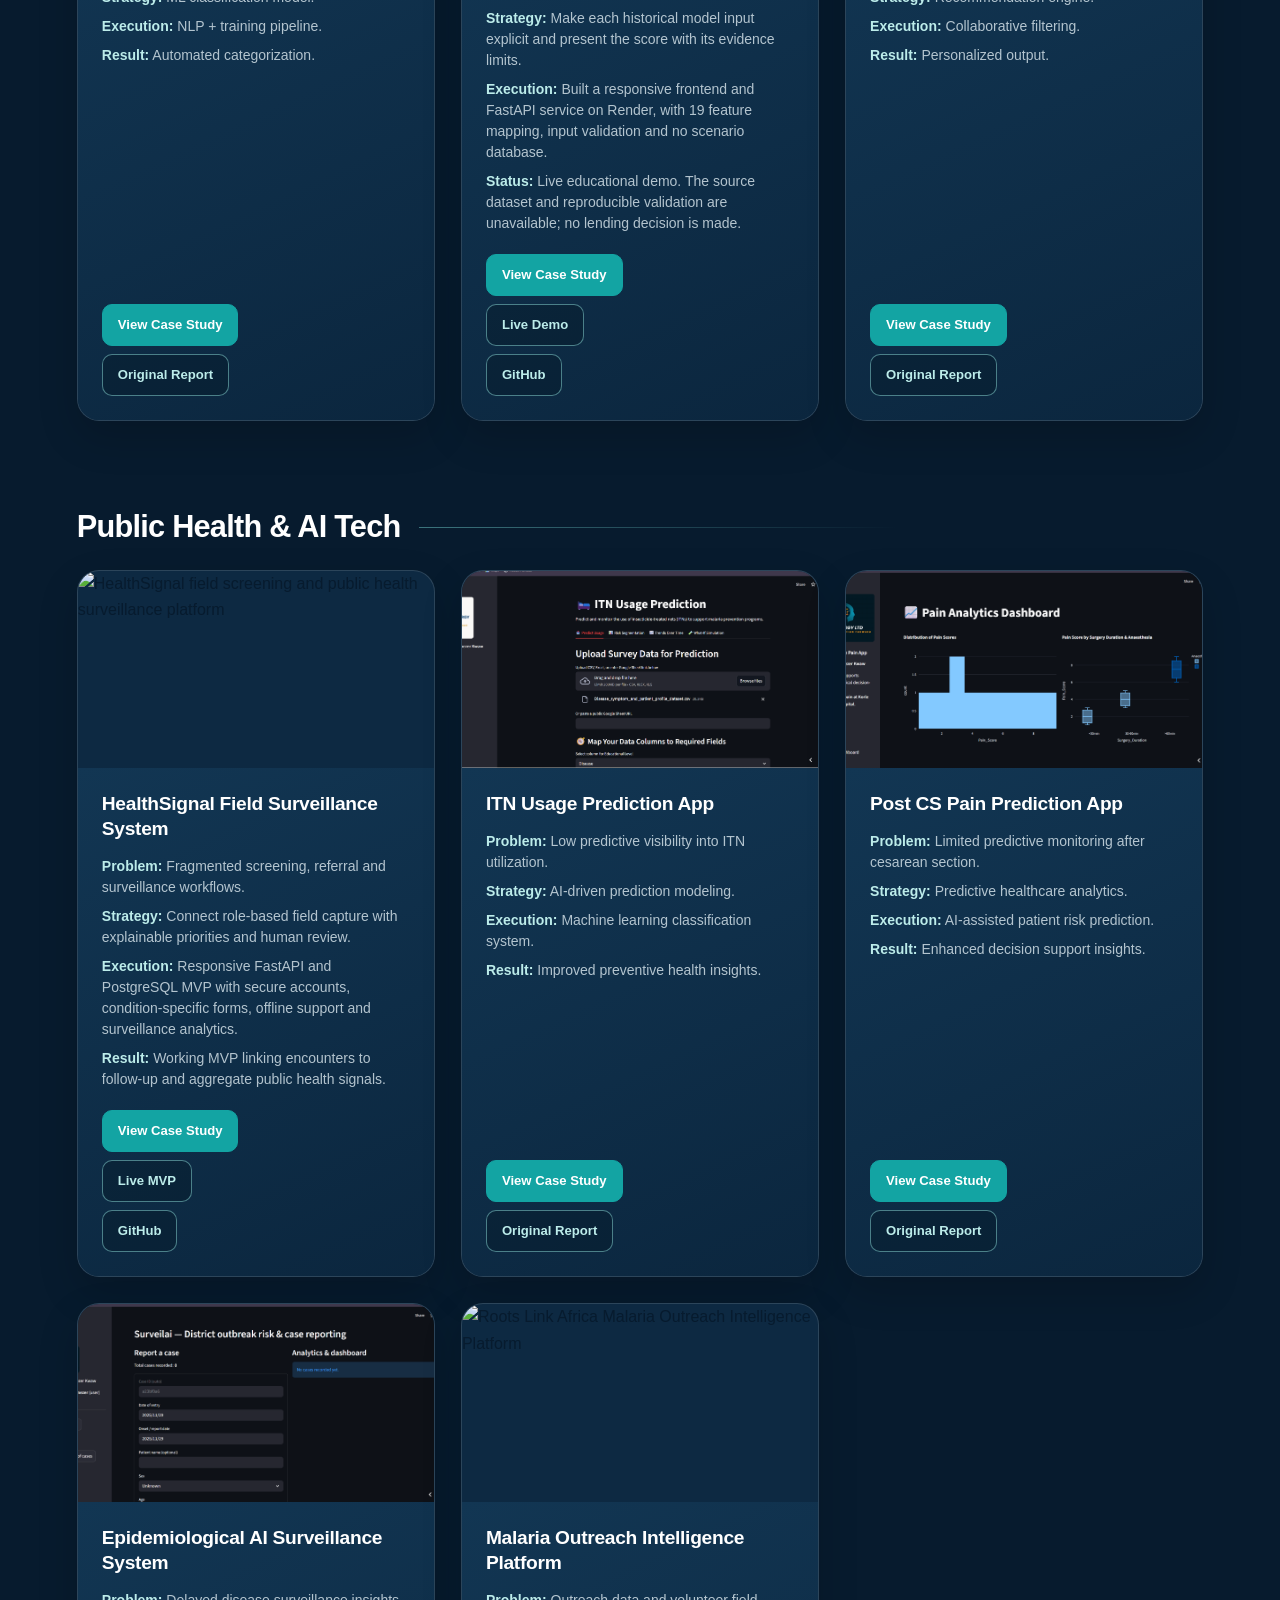
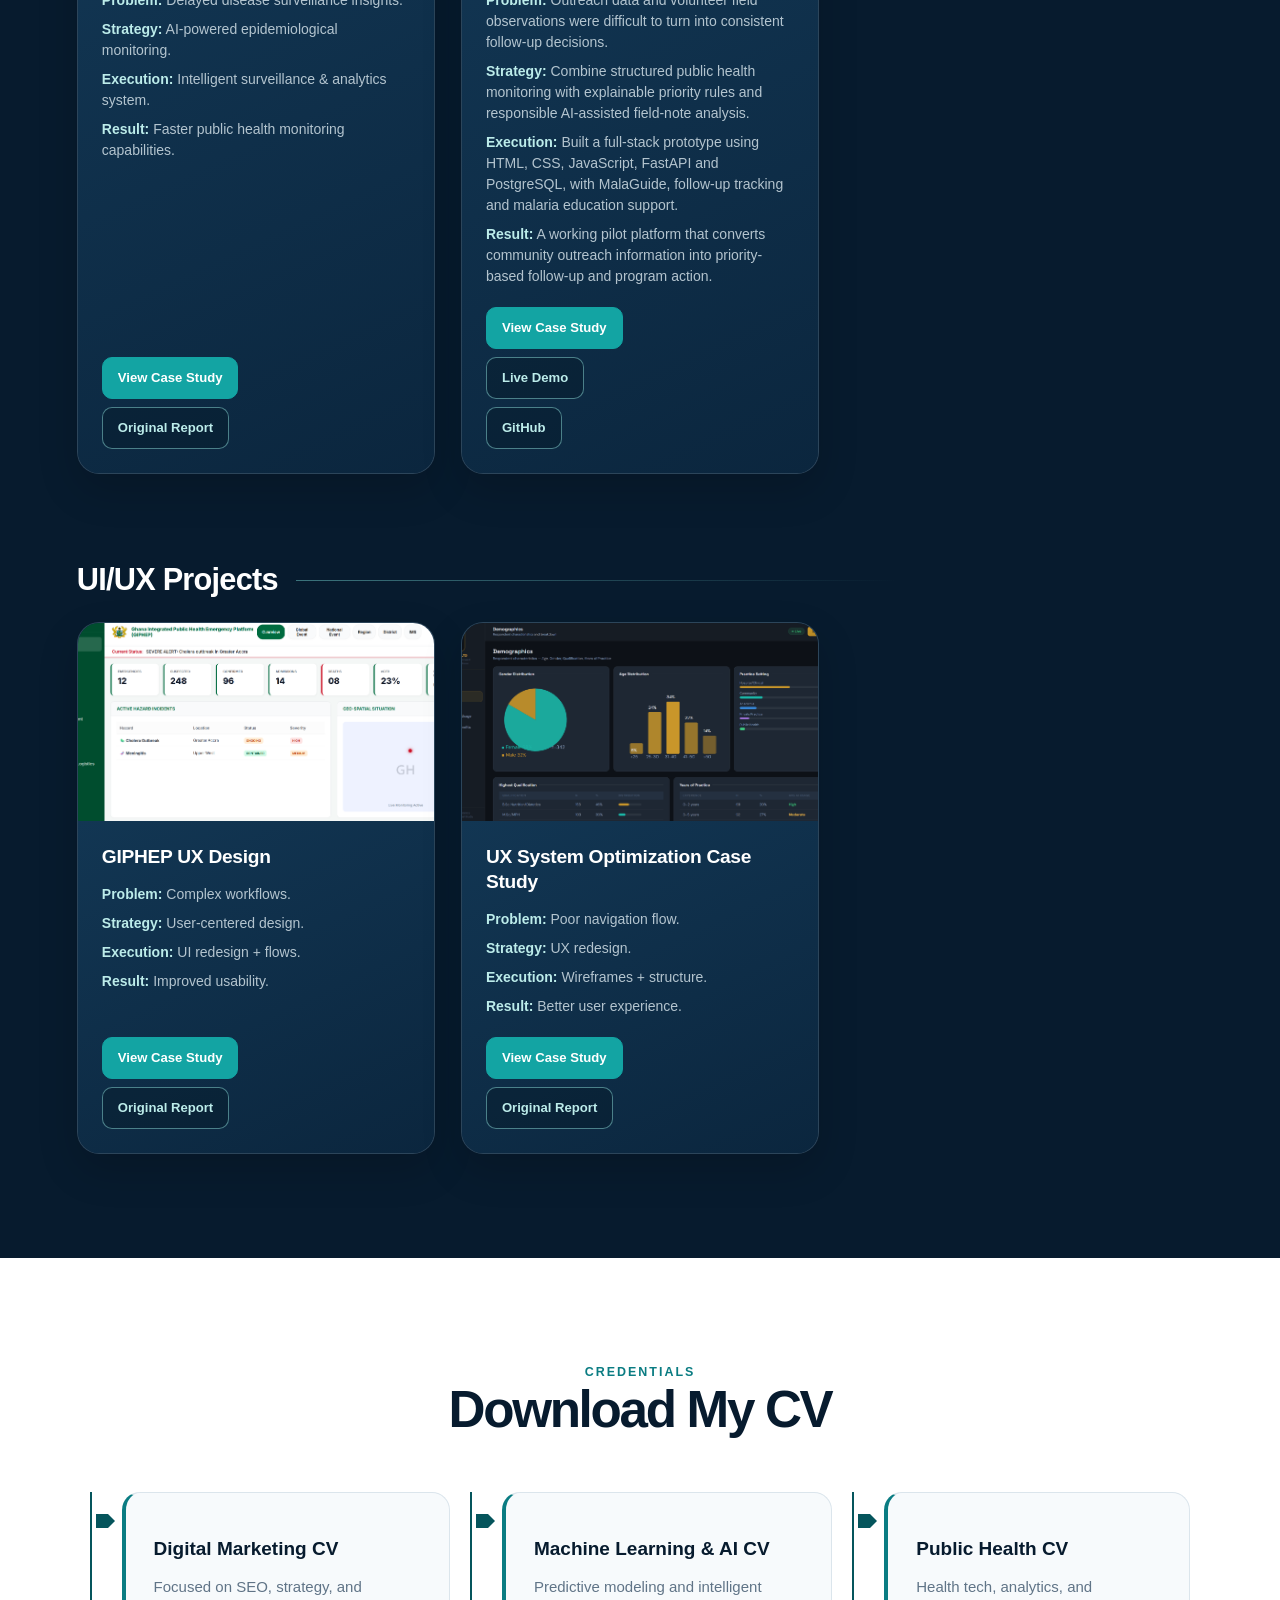
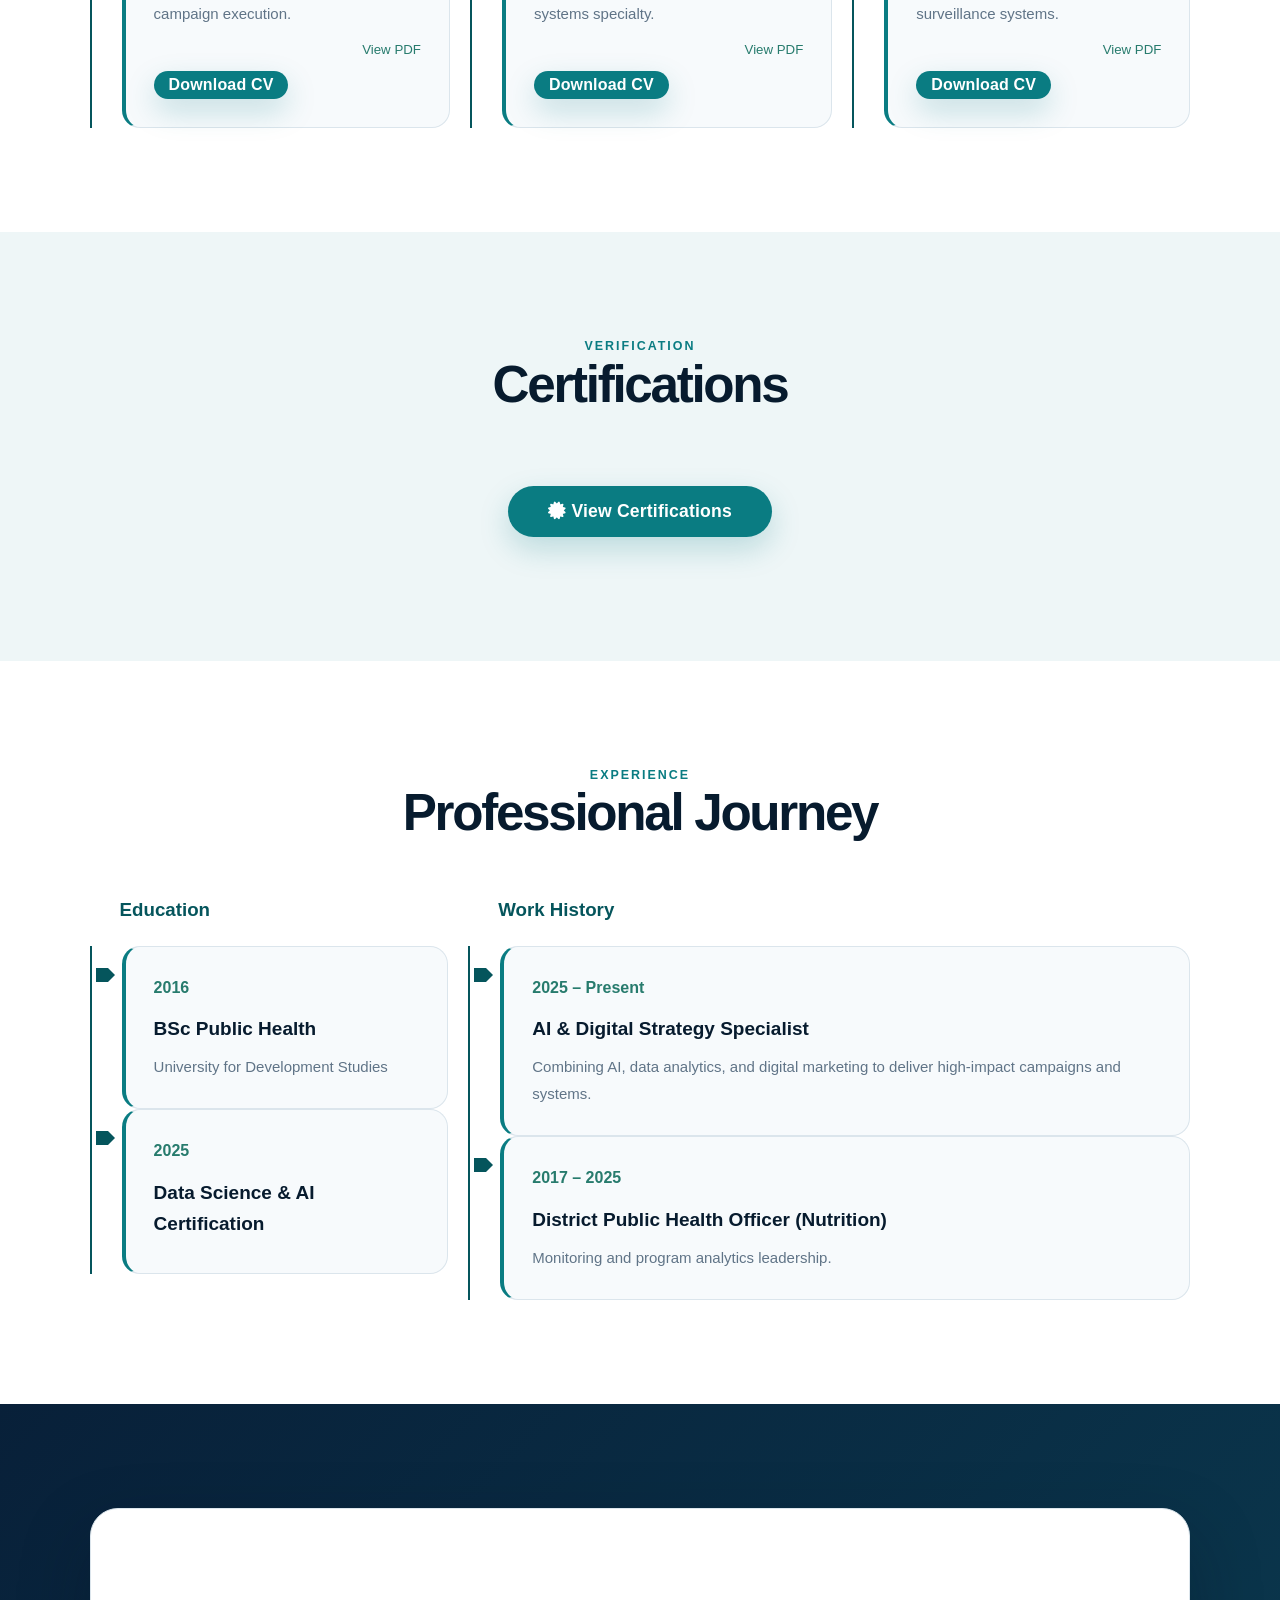
==== commit 39dfea18: "Add MineGuard Ghana to project portfolio" ====
--- a/index.html
+++ b/index.html
@@ -405,6 +405,26 @@
 </div>
 
 <!-- AI PROJECTS -->
+<!-- SAFETY & ENVIRONMENTAL TECHNOLOGY -->
+<div class="project-category">
+    <header class="headings sub-category"><h2>Safety &amp; Environmental Technology</h2></header>
+    <div class="gallery">
+        <div class="item">
+            <img src="https://kwaw-ebn.github.io/ebenezer-kwaw-personal-website/assets/insights/mineguard-ghana-safety-intelligence.svg" alt="MineGuard Ghana safety reporting and environmental intelligence dashboard illustration">
+            <div class="overlay"><div class="project-info">
+                <h3>MineGuard Ghana</h3>
+                <p><strong>Problem:</strong> Field safety reports, environmental observations and follow-up actions can become difficult to review together.</p>
+                <p><strong>Strategy:</strong> Connect observations to responsible review, corrective actions and location-based summaries.</p>
+                <p><strong>Execution:</strong> Built a working MVP with structured reporting, environmental monitoring, a risk map based on submitted coordinates, case tracking and downloadable summaries.</p>
+                <p><strong>Status:</strong> Portfolio demonstration for stakeholder review, not an official regulatory or accident prediction system.</p>
+                <a href="https://kwaw-ebn.github.io/ebenezer-kwaw-personal-website/insights/mineguard-ghana-safety-environmental-intelligence.html" target="_blank" rel="noopener">View Case Study</a>
+                <a href="https://mineguard-frontend-4kiq.onrender.com/" target="_blank" rel="noopener" style="margin-left:8px;">Live MVP</a>
+                <a href="https://github.com/kwaw-ebn/MineGuard" target="_blank" rel="noopener" style="margin-left:8px;">GitHub</a>
+            </div></div>
+        </div>
+    </div>
+</div>
+
 <!-- FINANCIAL SYSTEMS & BUDGET INTELLIGENCE -->
 <div class="project-category">
     <header class="headings sub-category"><h2>Financial Systems &amp; Budget Intelligence</h2></header>
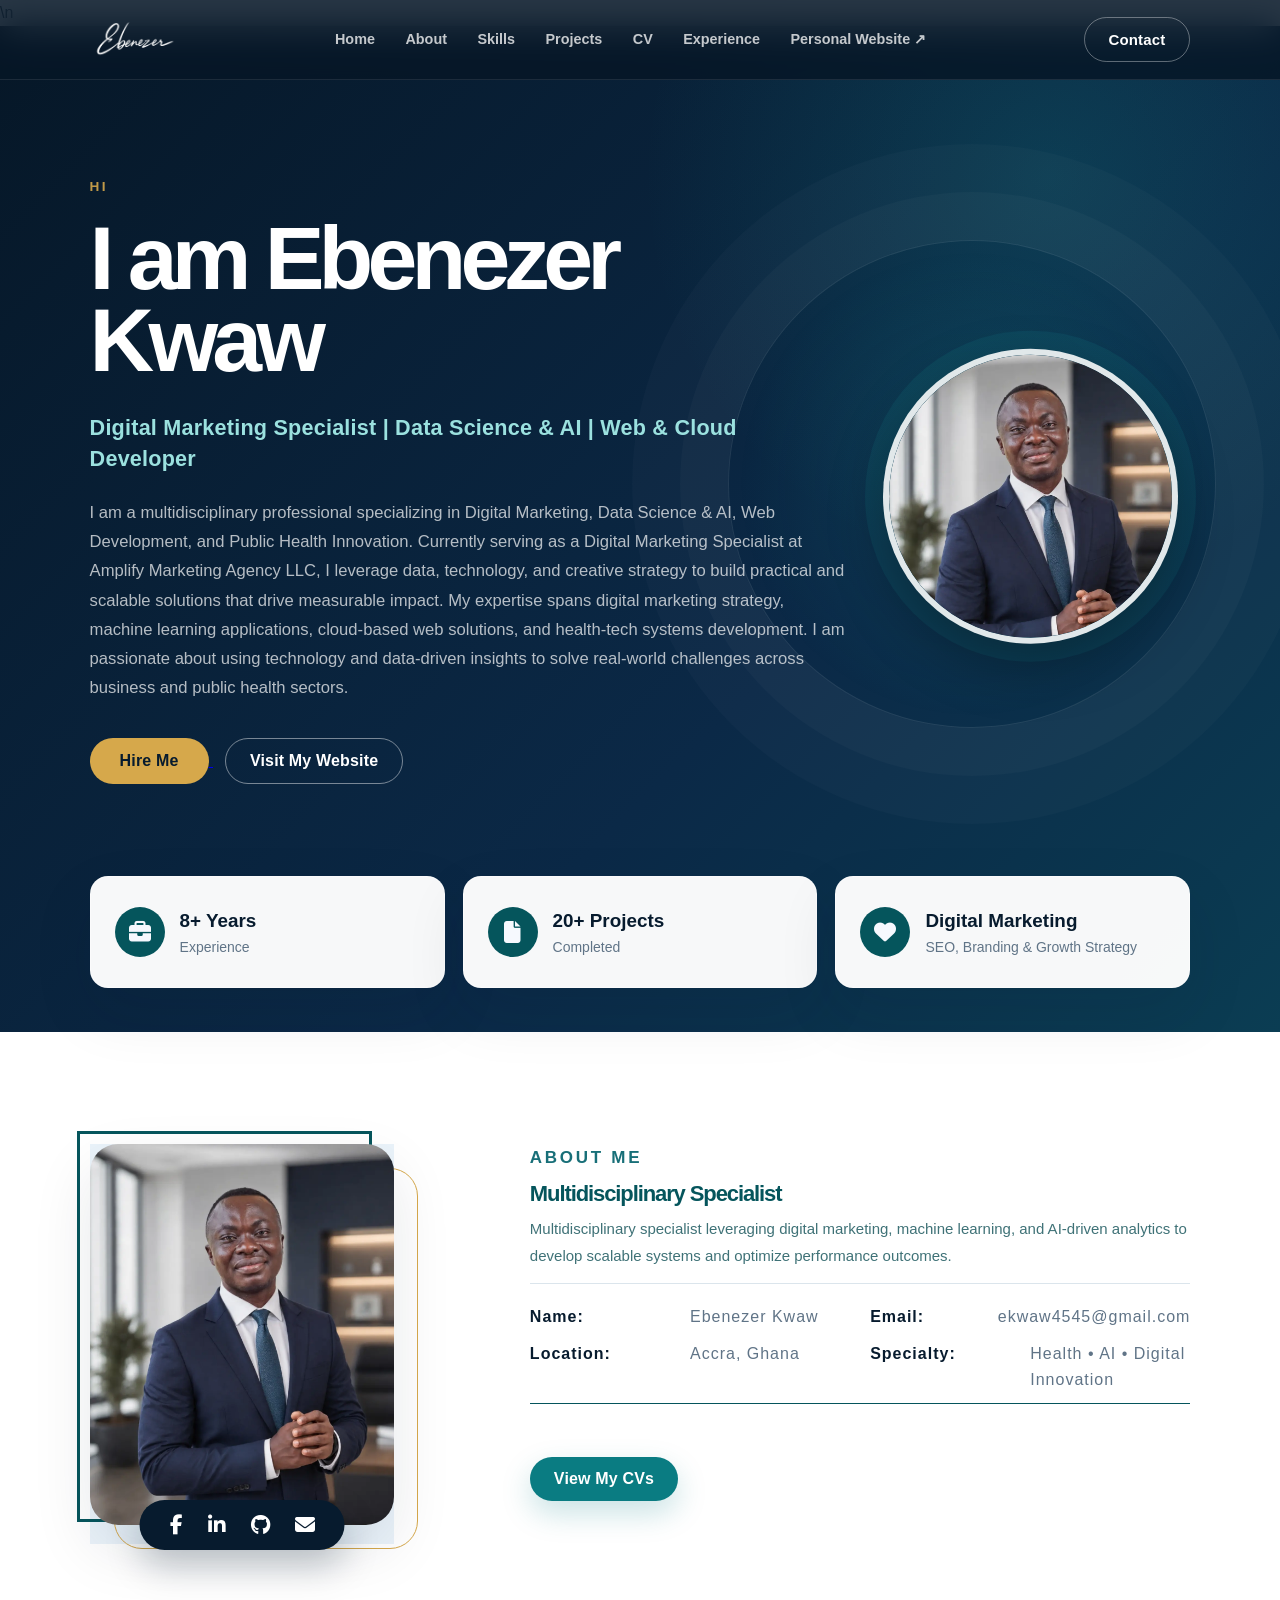
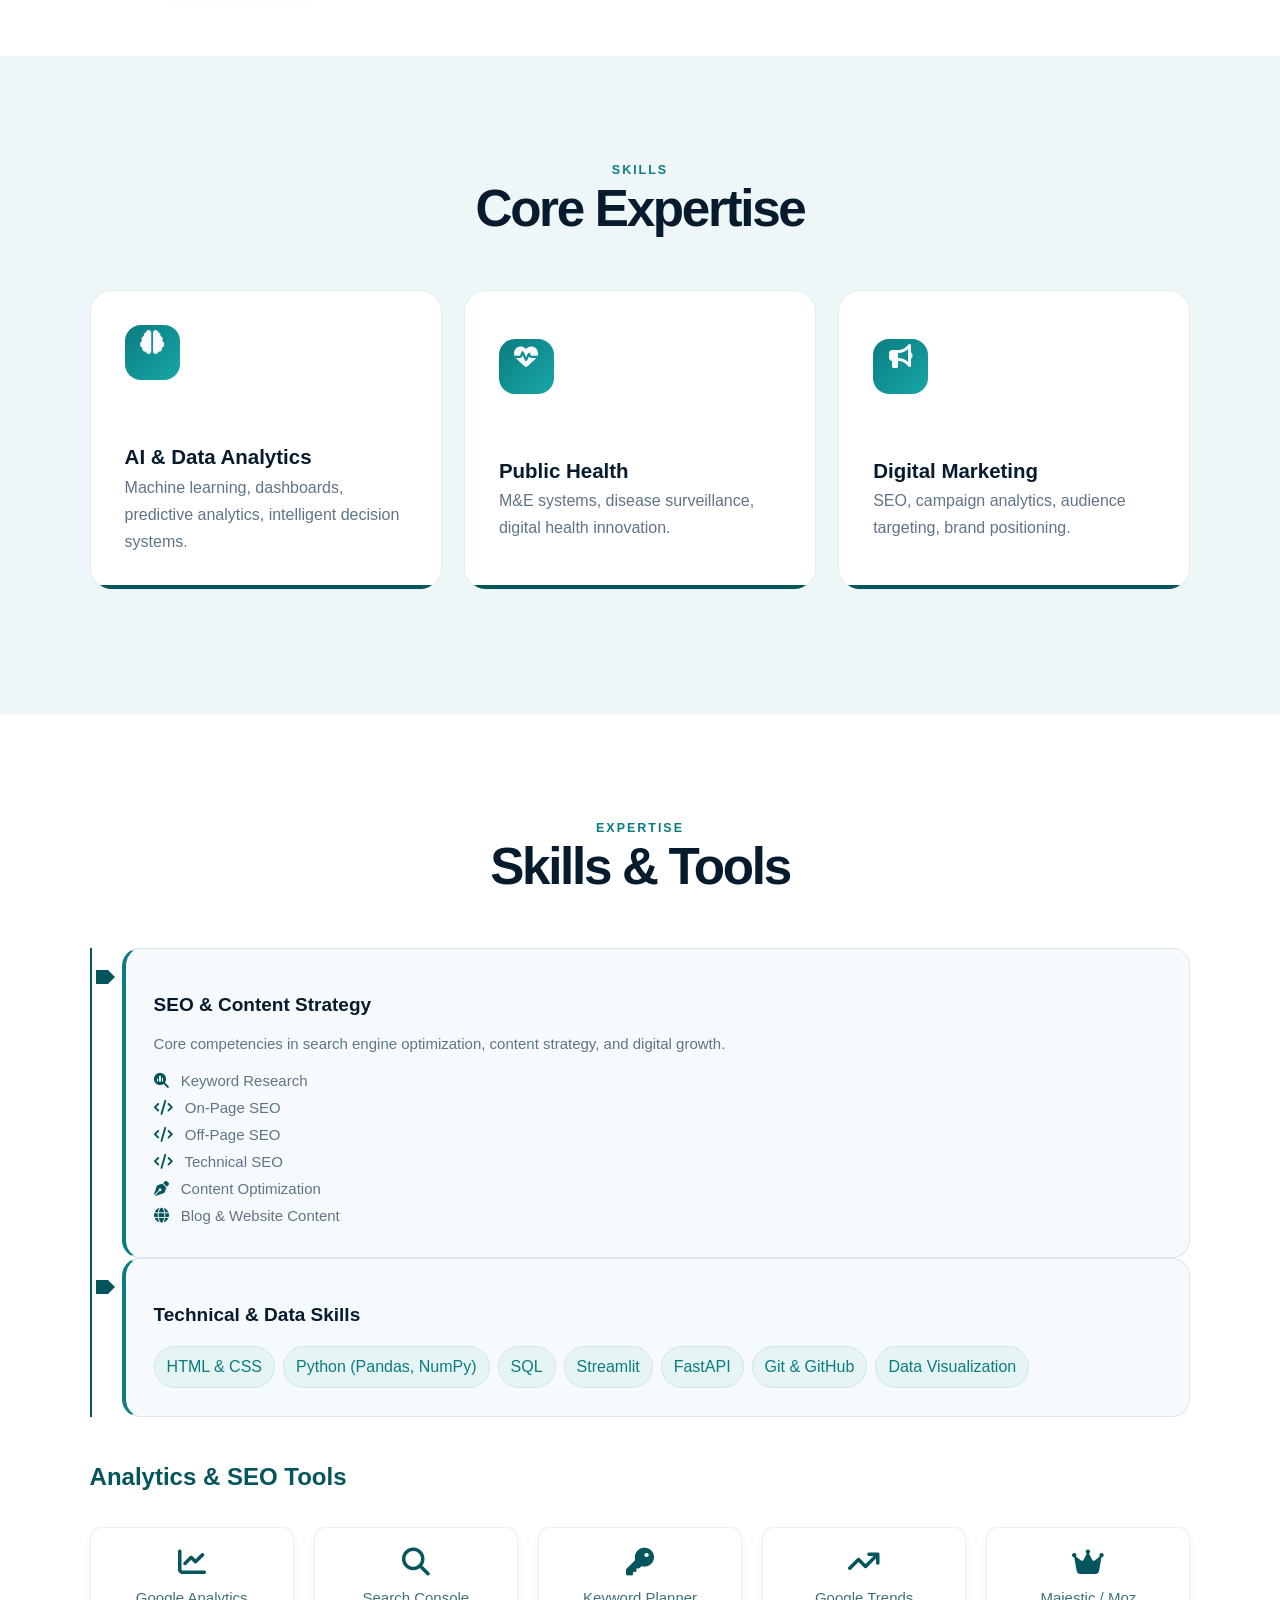
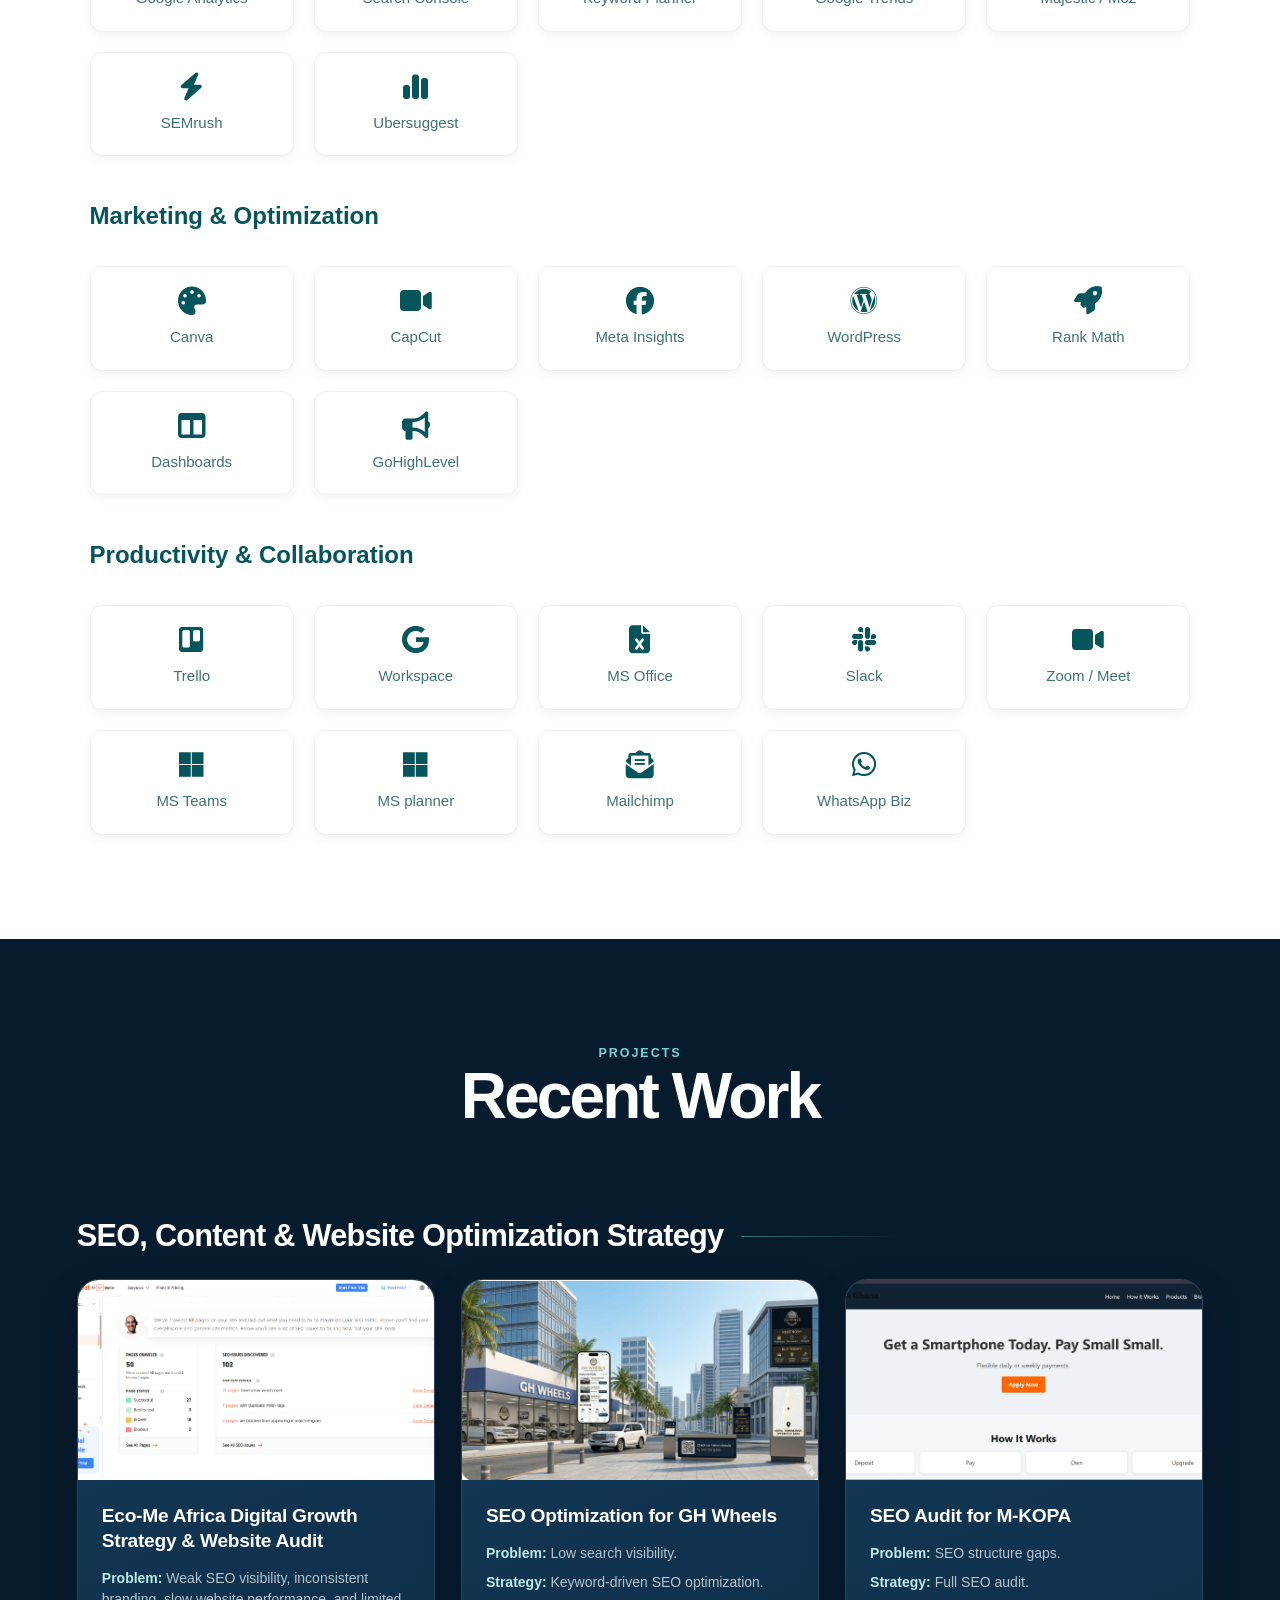
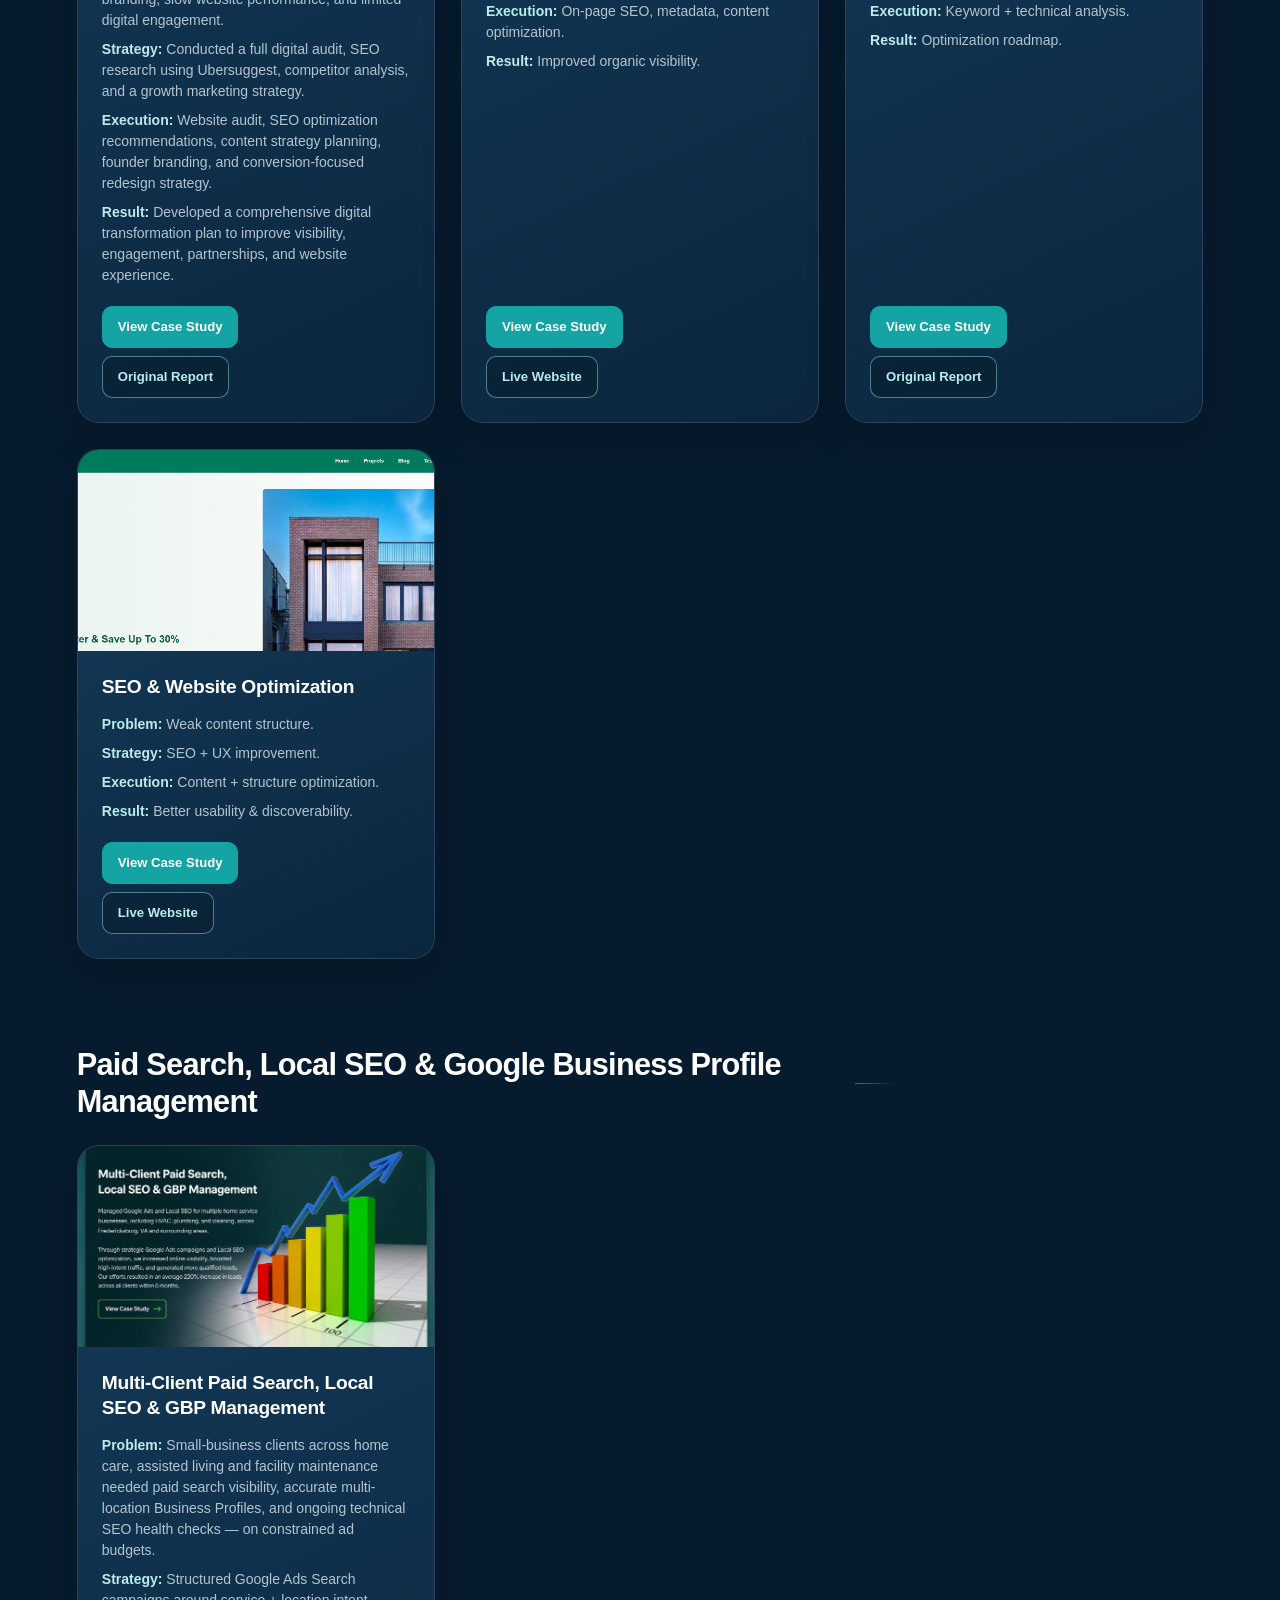
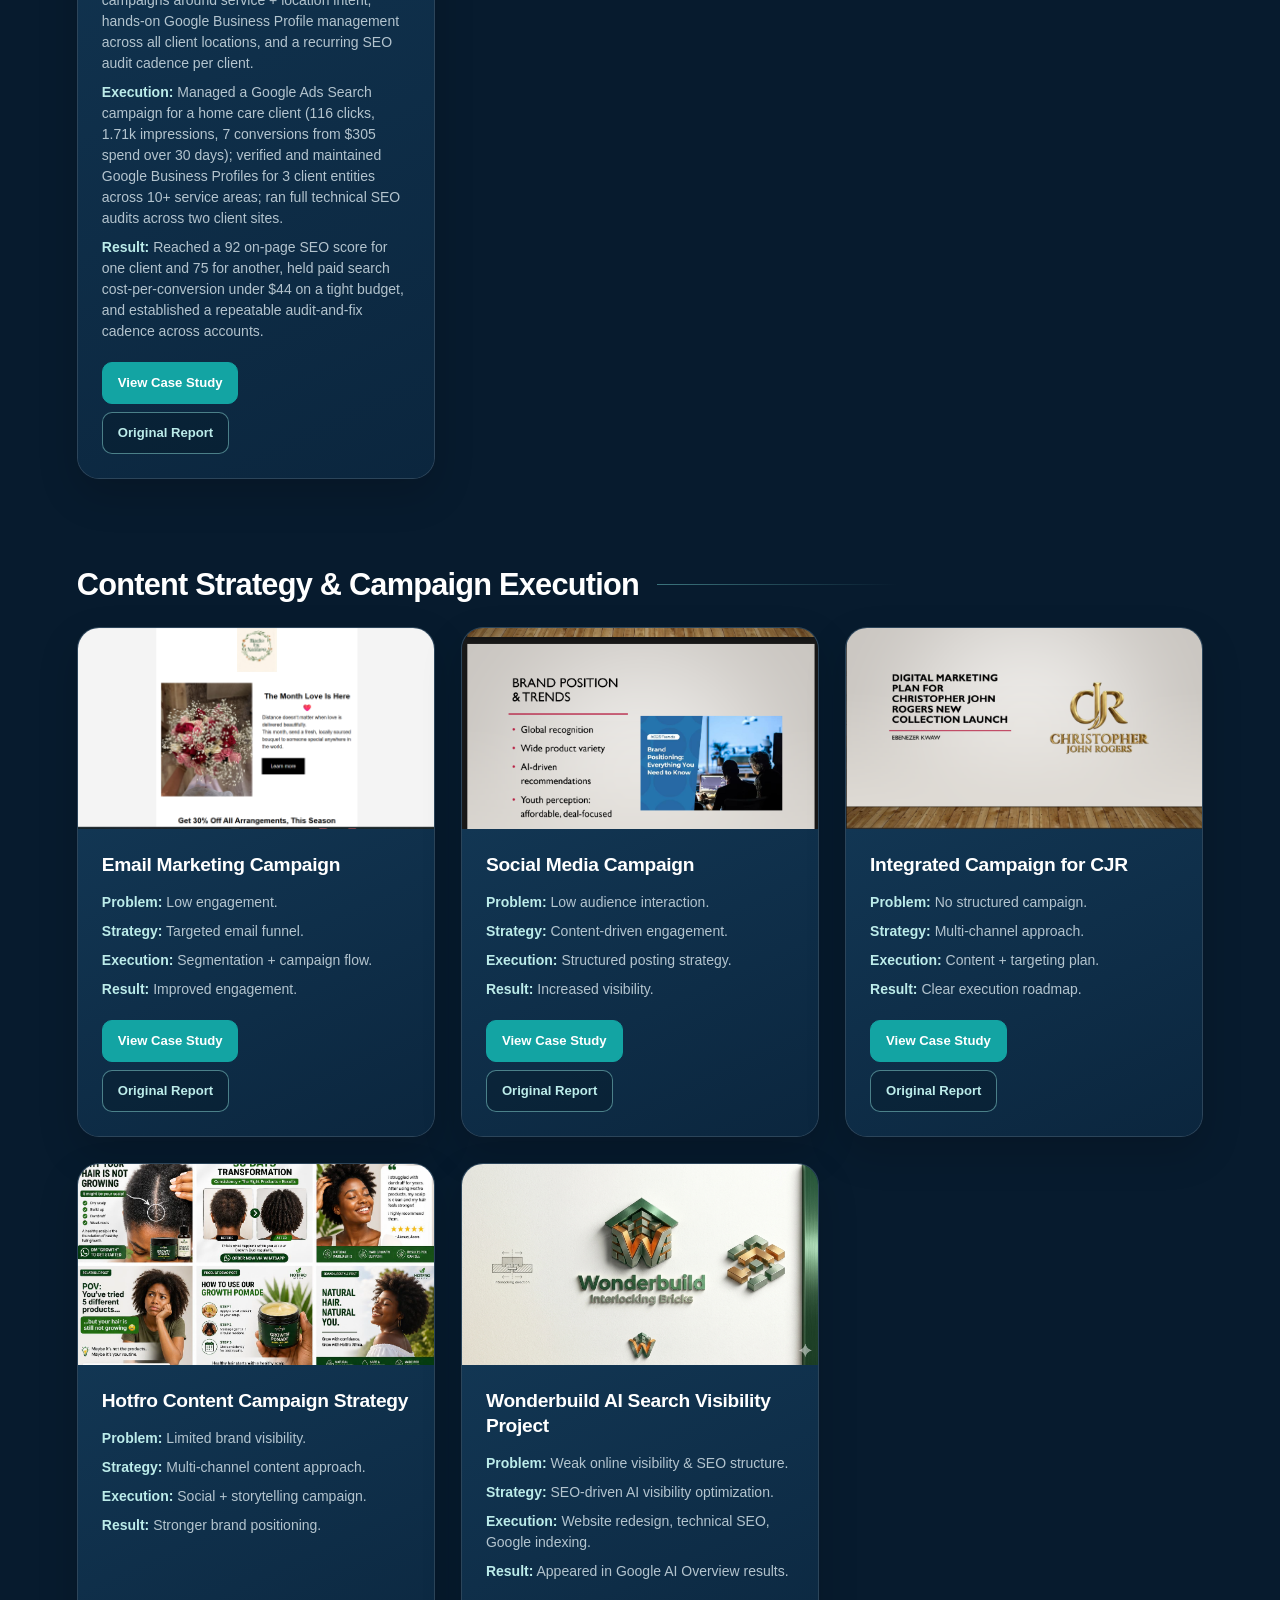
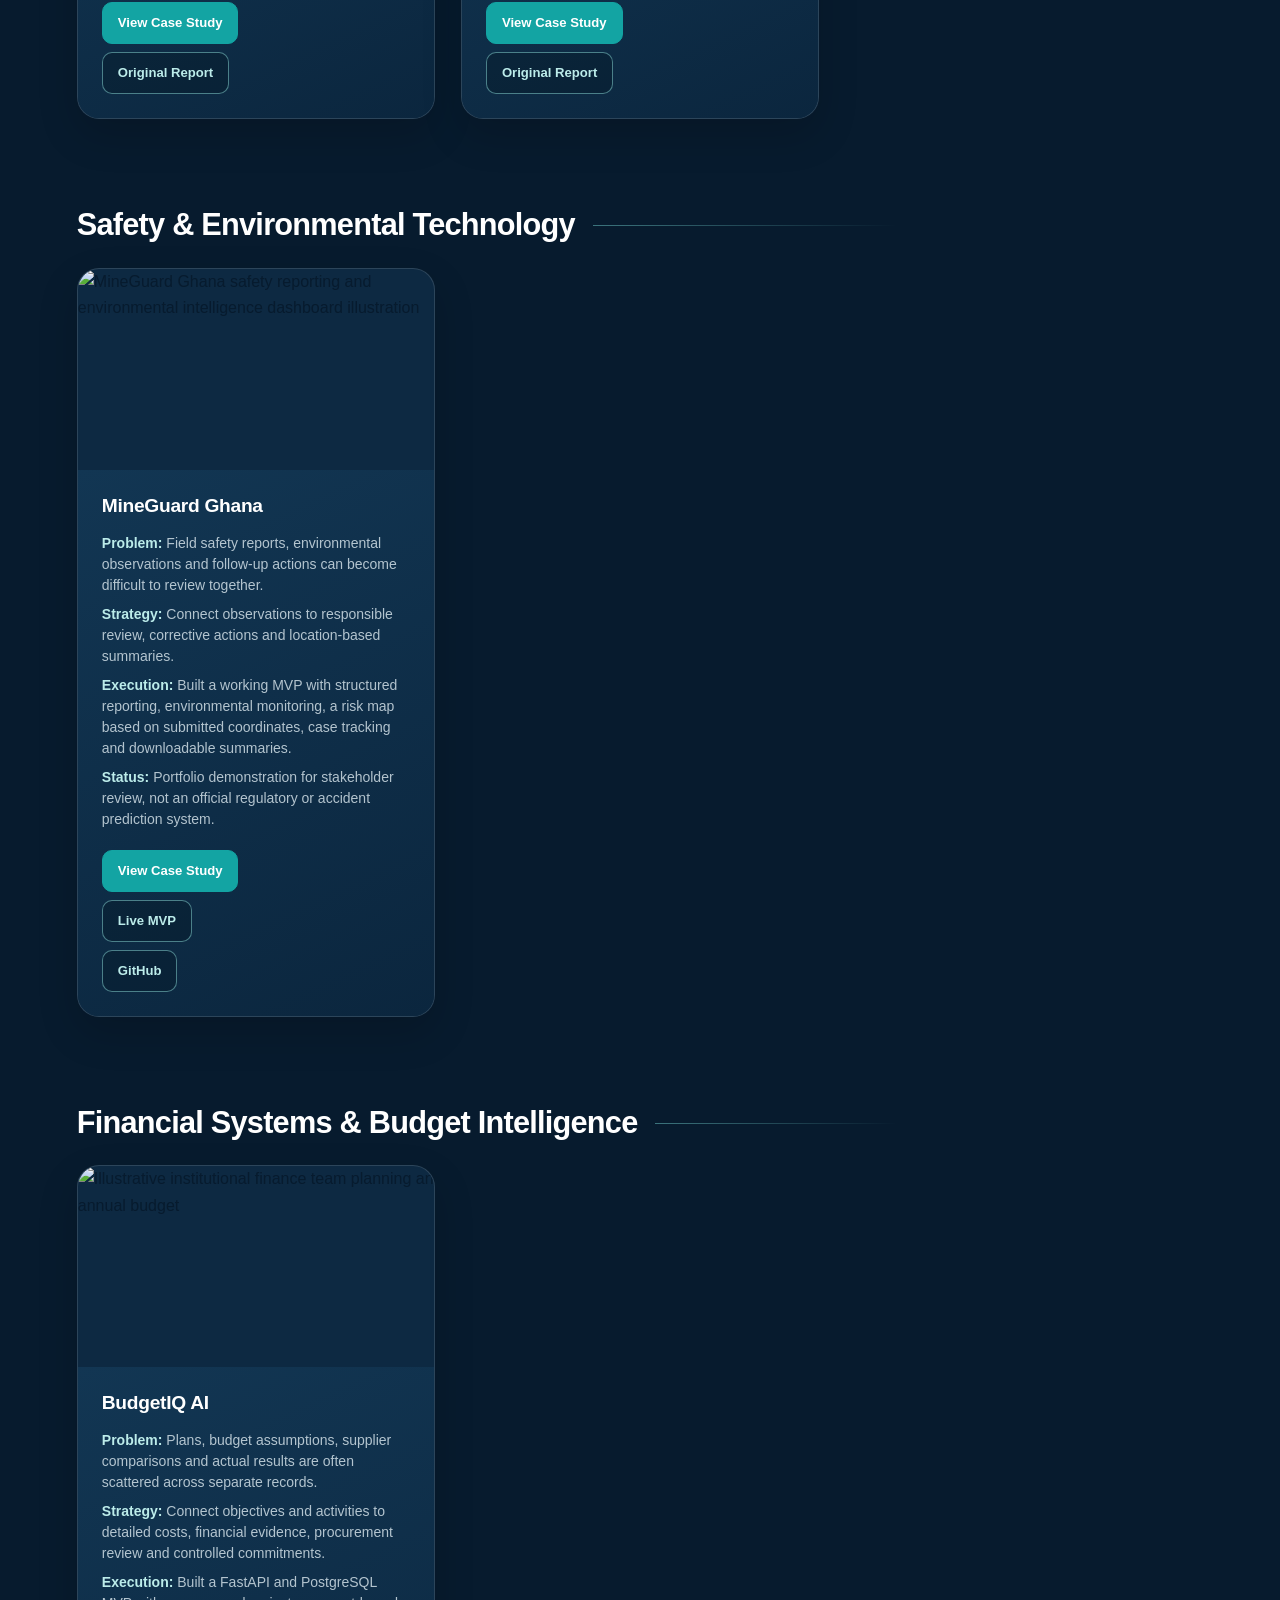
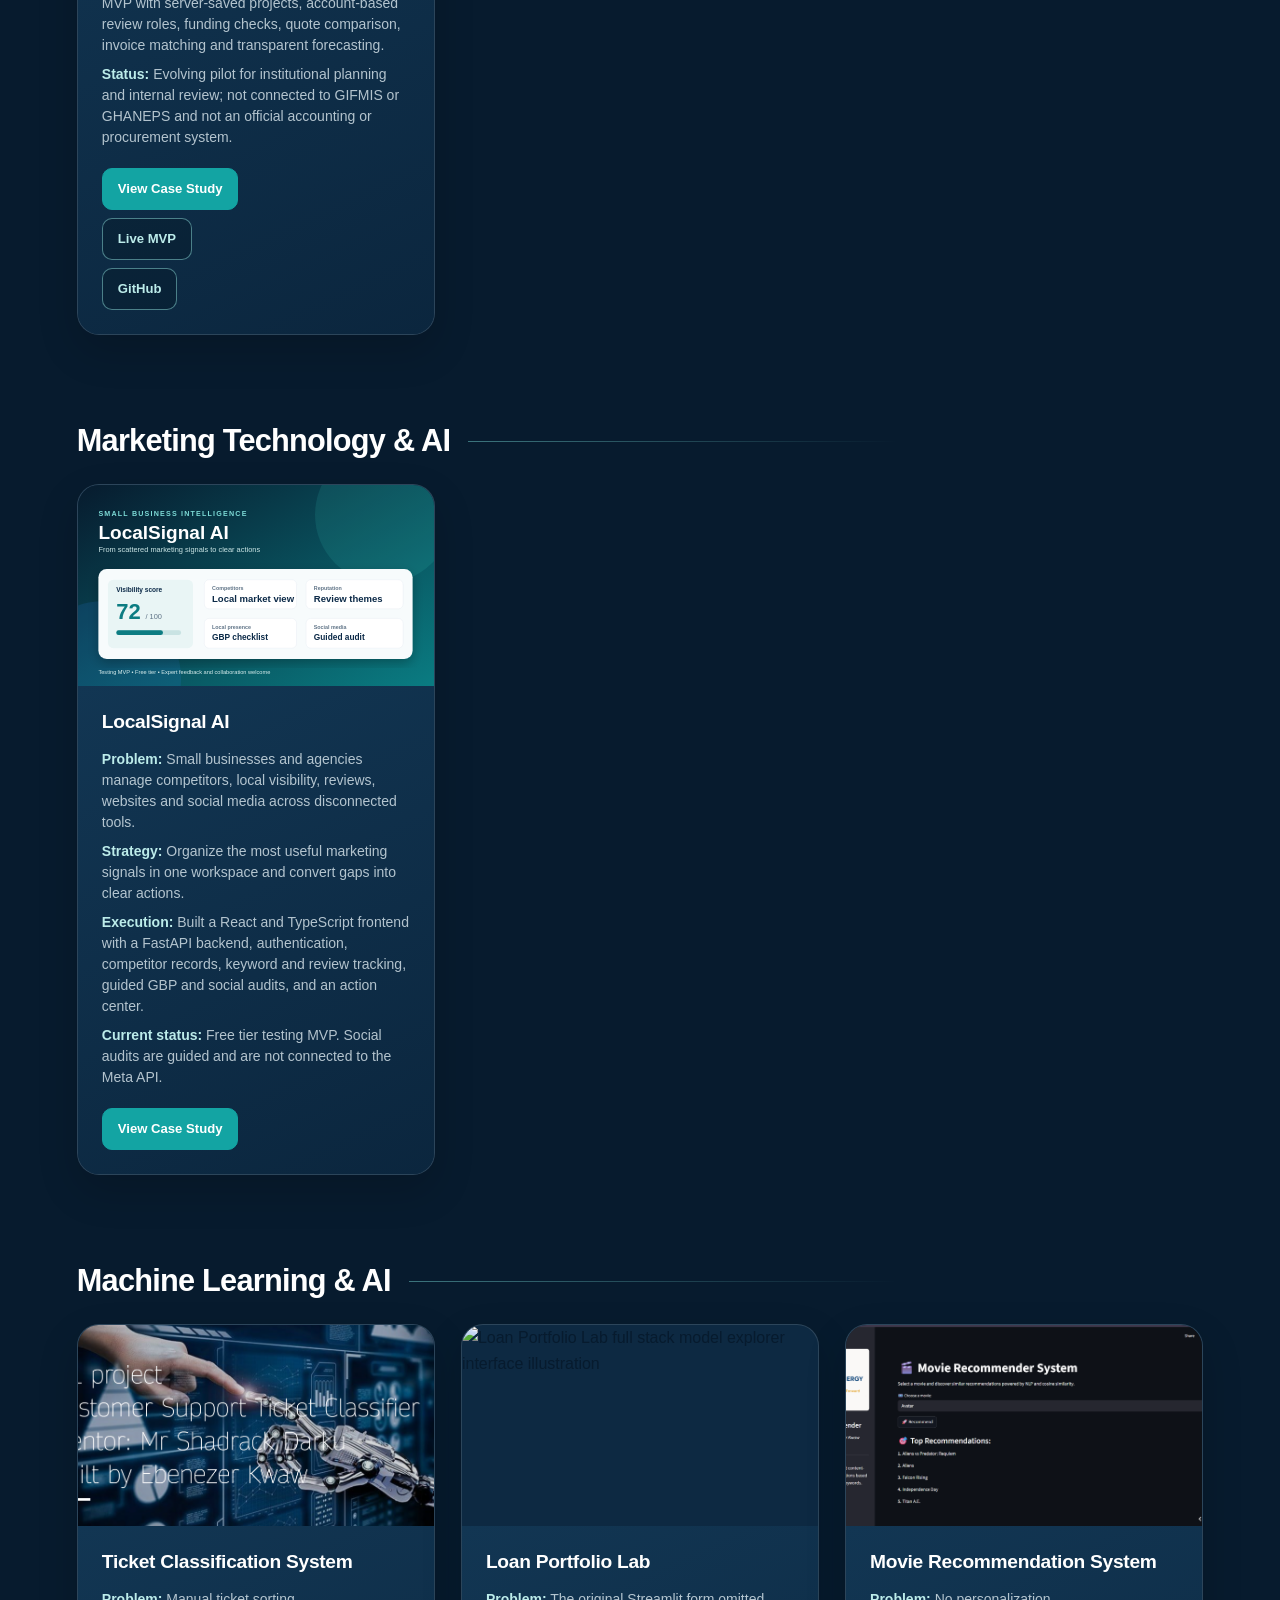
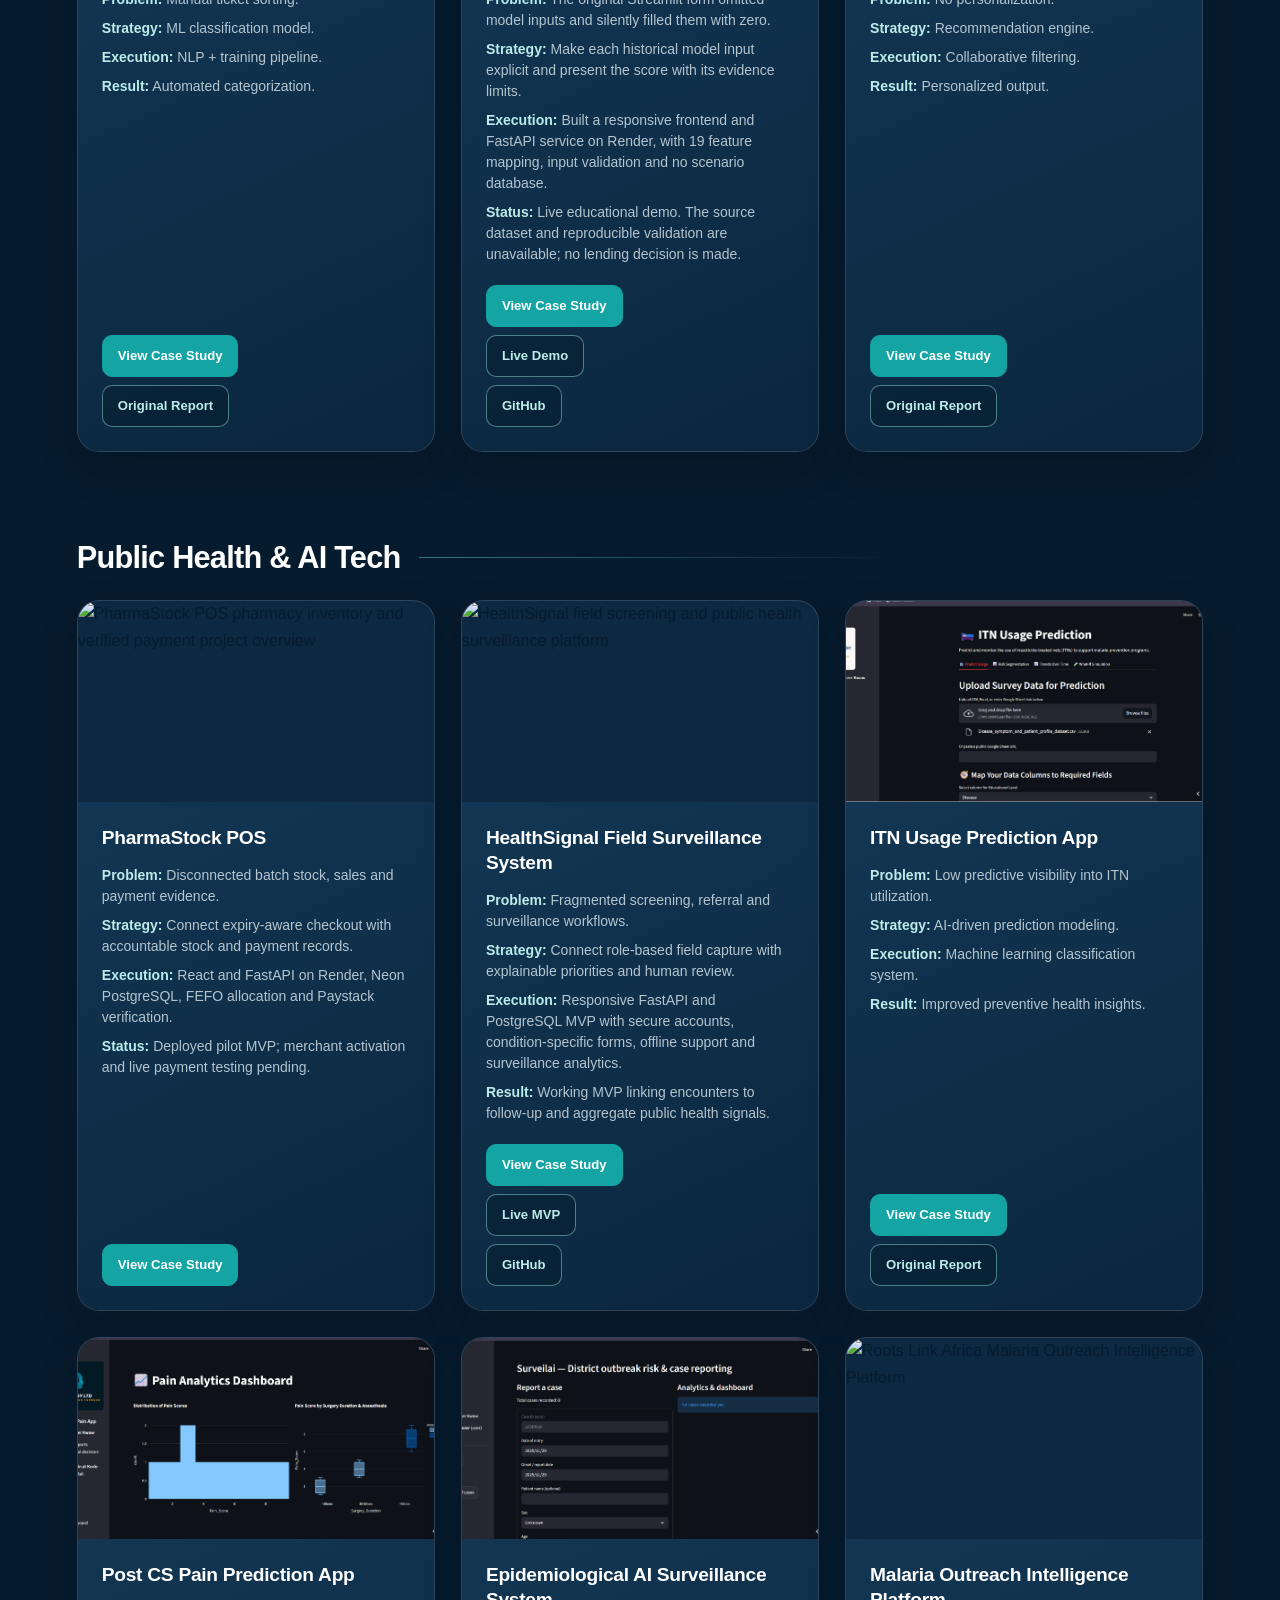
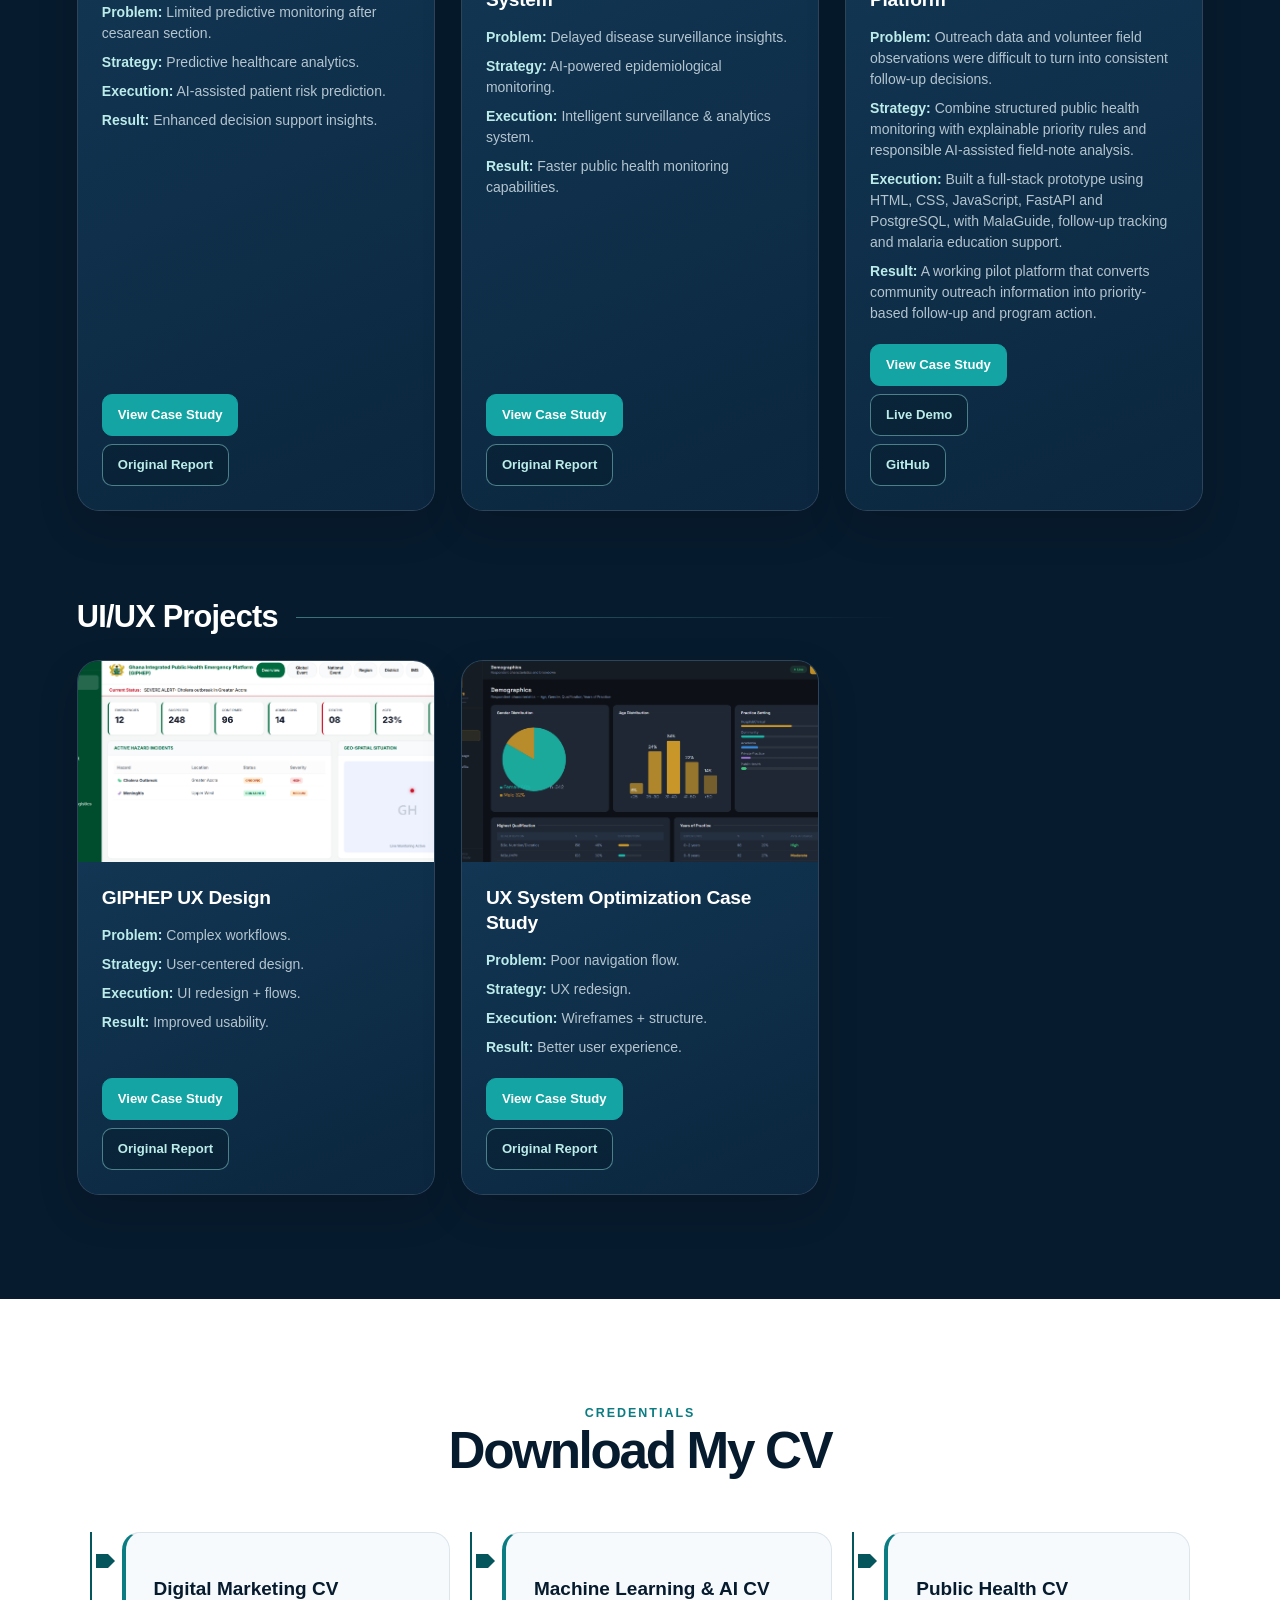
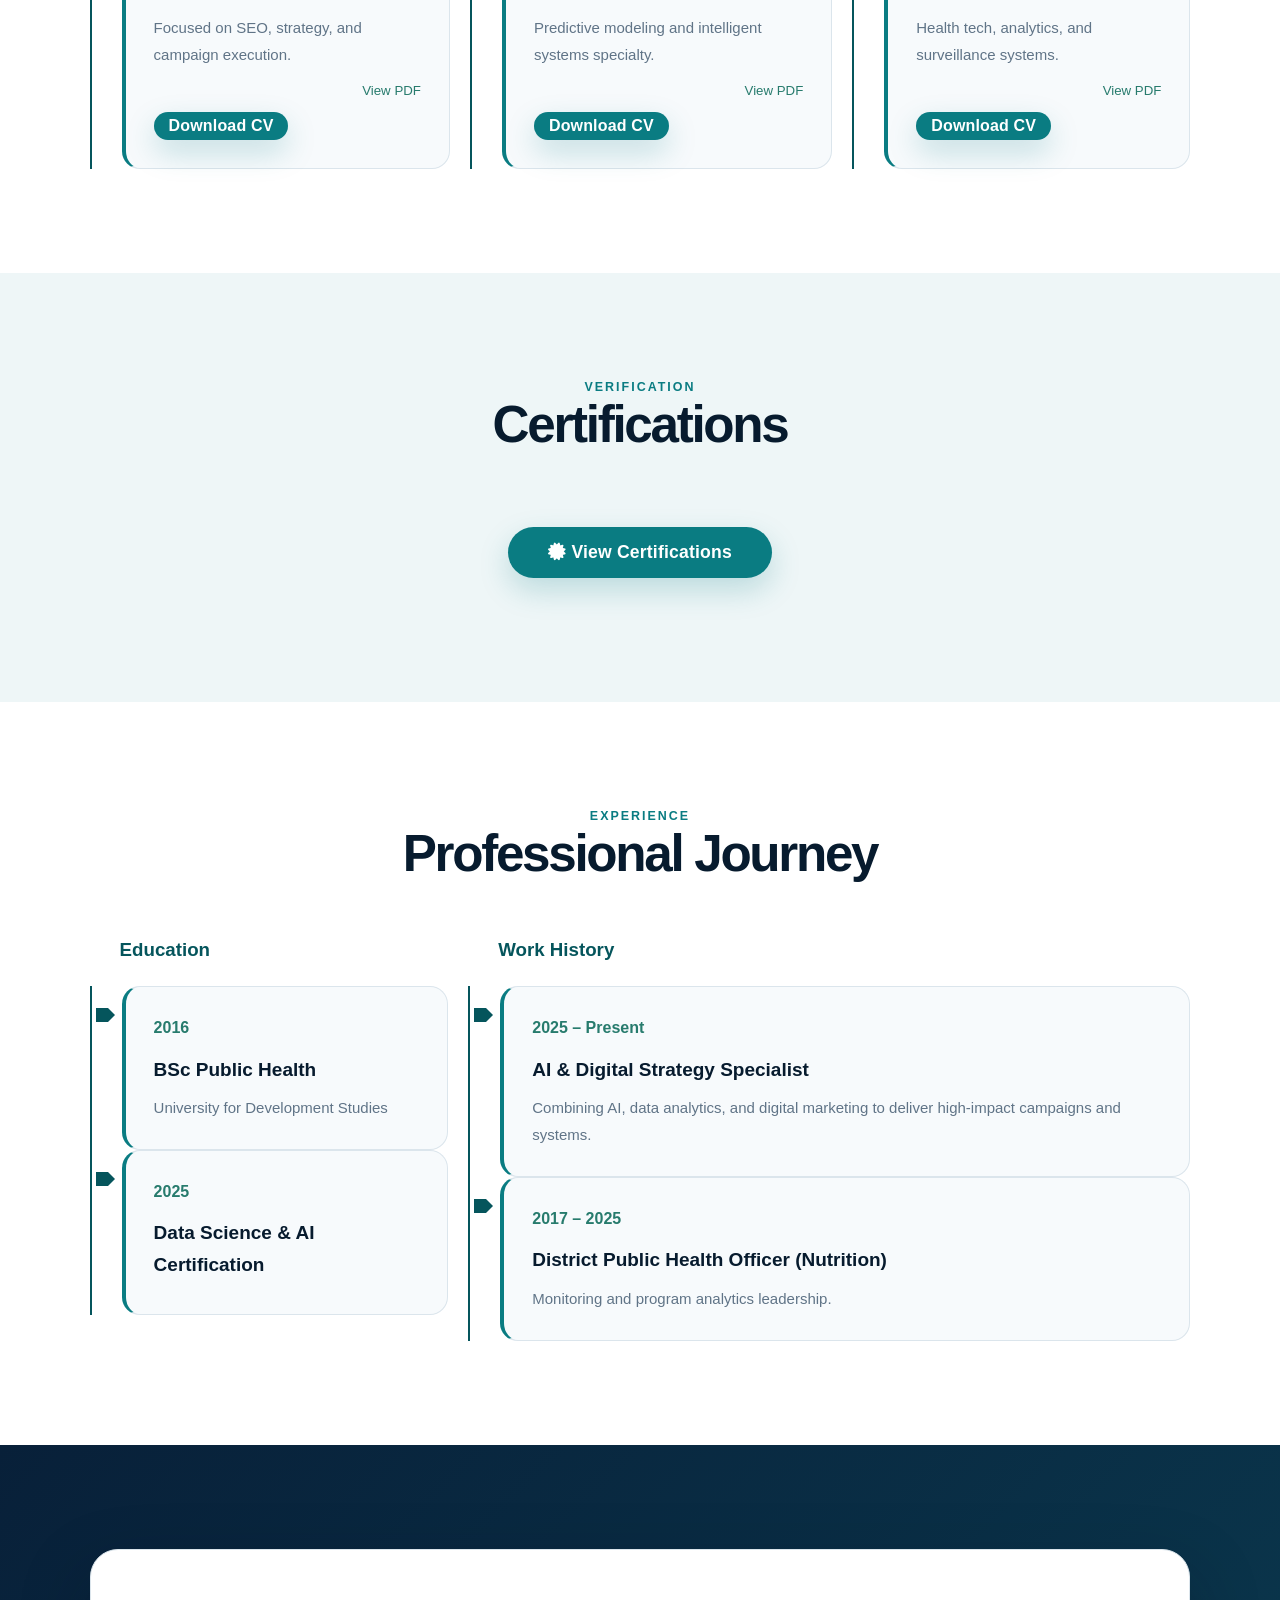
==== commit 66b5a891: "Link PharmaStock POS portfolio project to website Insights case study" ====
--- a/index.html
+++ b/index.html
@@ -522,6 +522,8 @@
     </header>
 
     <div class="gallery">
+<div class="item" id="pharmastock-pos"><img src="https://kwaw-ebn.github.io/ebenezer-kwaw-personal-website/assets/insights/pharmastock-pos.svg" alt="PharmaStock POS pharmacy inventory and verified payment project overview"><div class="overlay"><div class="project-info"><h3>PharmaStock POS</h3><p><strong>Problem:</strong> Disconnected batch stock, sales and payment evidence.</p><p><strong>Strategy:</strong> Connect expiry-aware checkout with accountable stock and payment records.</p><p><strong>Execution:</strong> React and FastAPI on Render, Neon PostgreSQL, FEFO allocation and Paystack verification.</p><p><strong>Status:</strong> Deployed pilot MVP; merchant activation and live payment testing pending.</p><a href="https://kwaw-ebn.github.io/ebenezer-kwaw-personal-website/insights/pharmastock-pos-pharmacy-inventory-payments.html" target="_blank" rel="noopener">View Case Study</a></div></div></div>
+
 
         <div class="item">
             <img src="https://kwaw-ebn.github.io/ebenezer-kwaw-personal-website/assets/insights/healthsignal/healthsignal-field-surveillance-hero.webp" alt="HealthSignal field screening and public health surveillance platform">
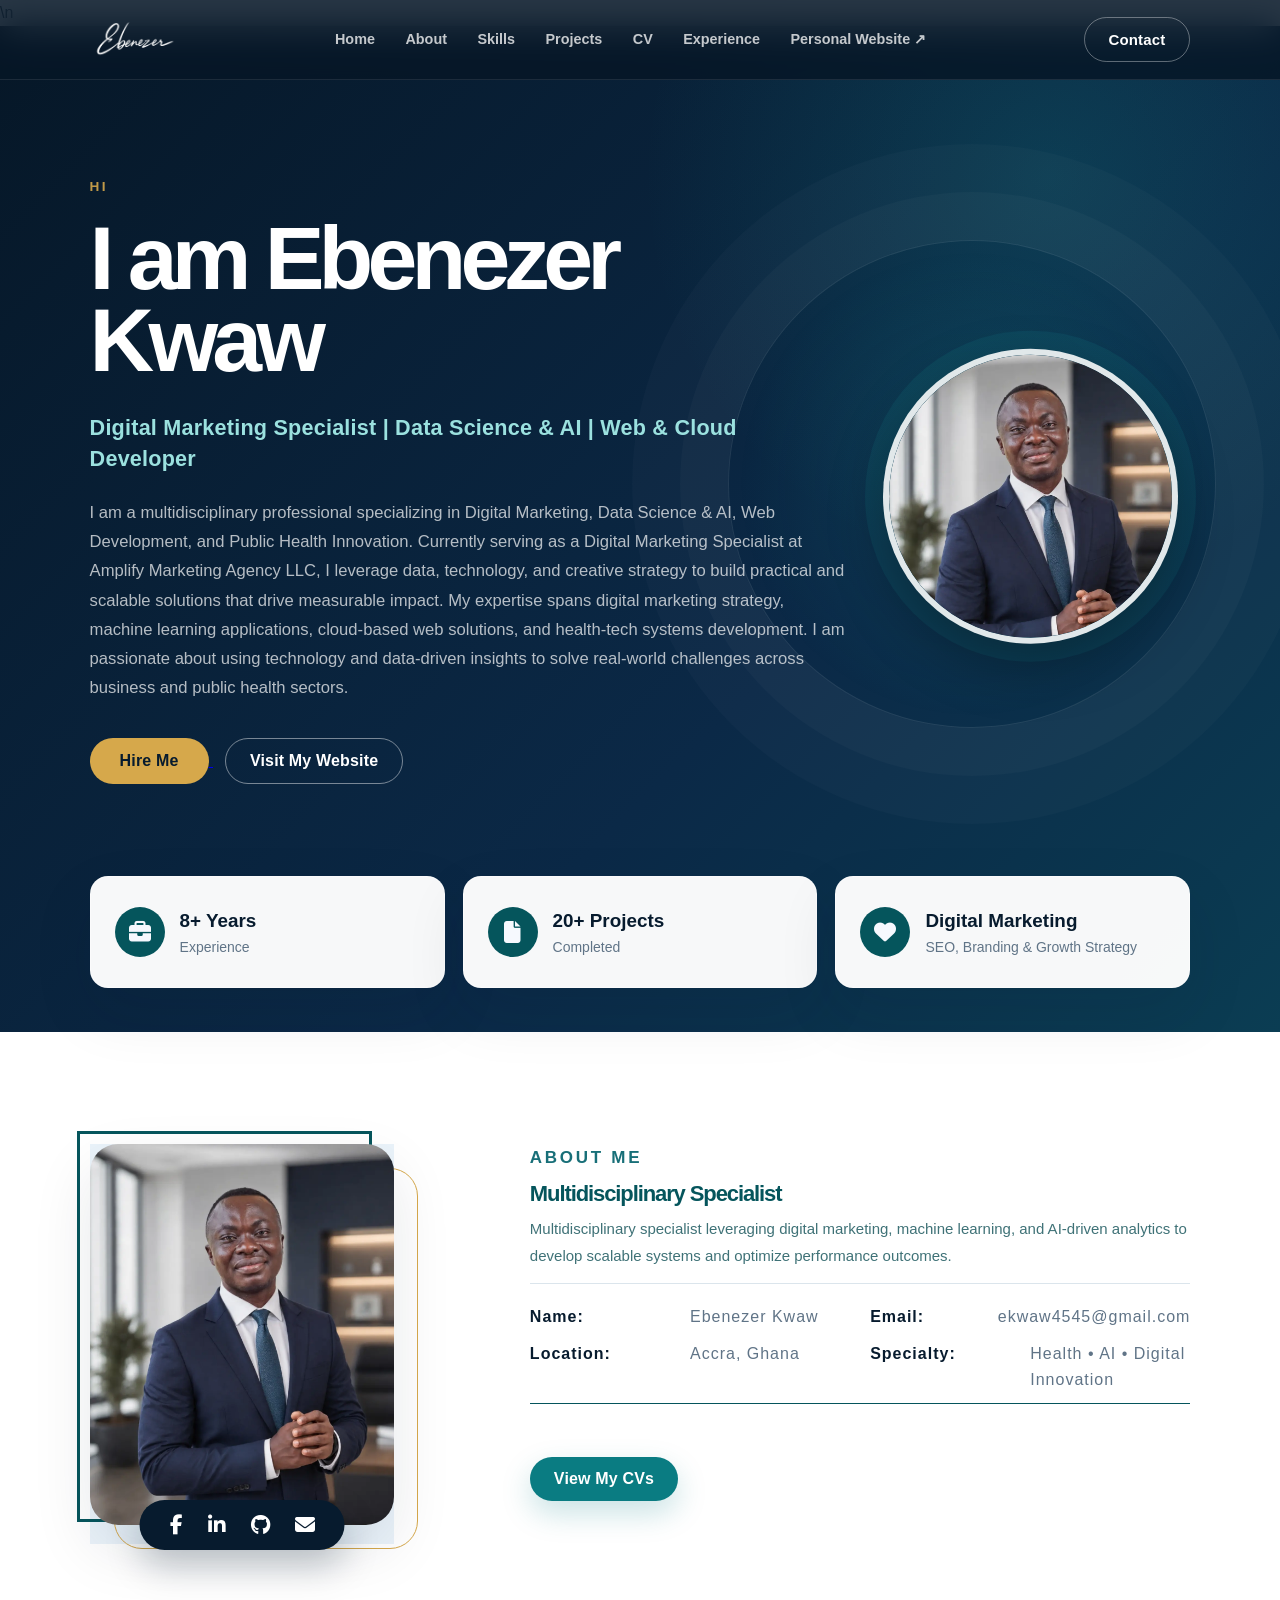
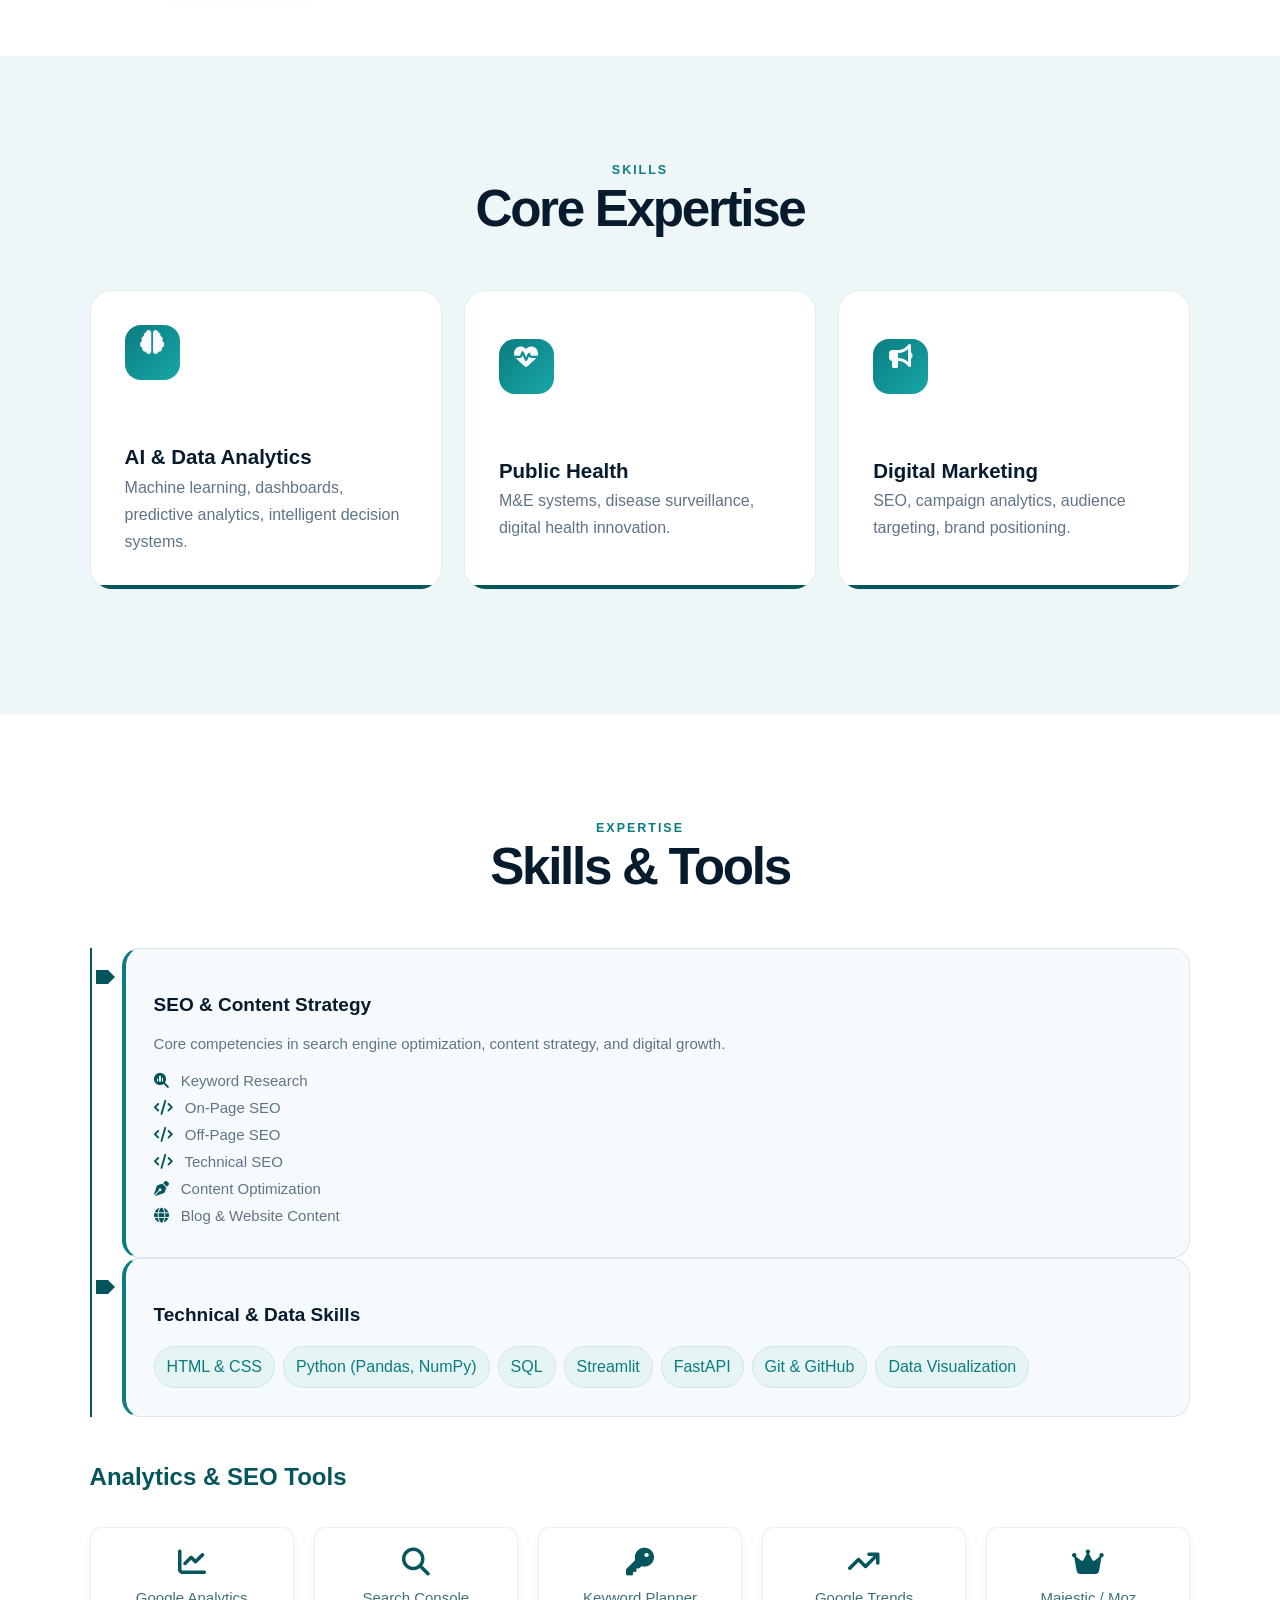
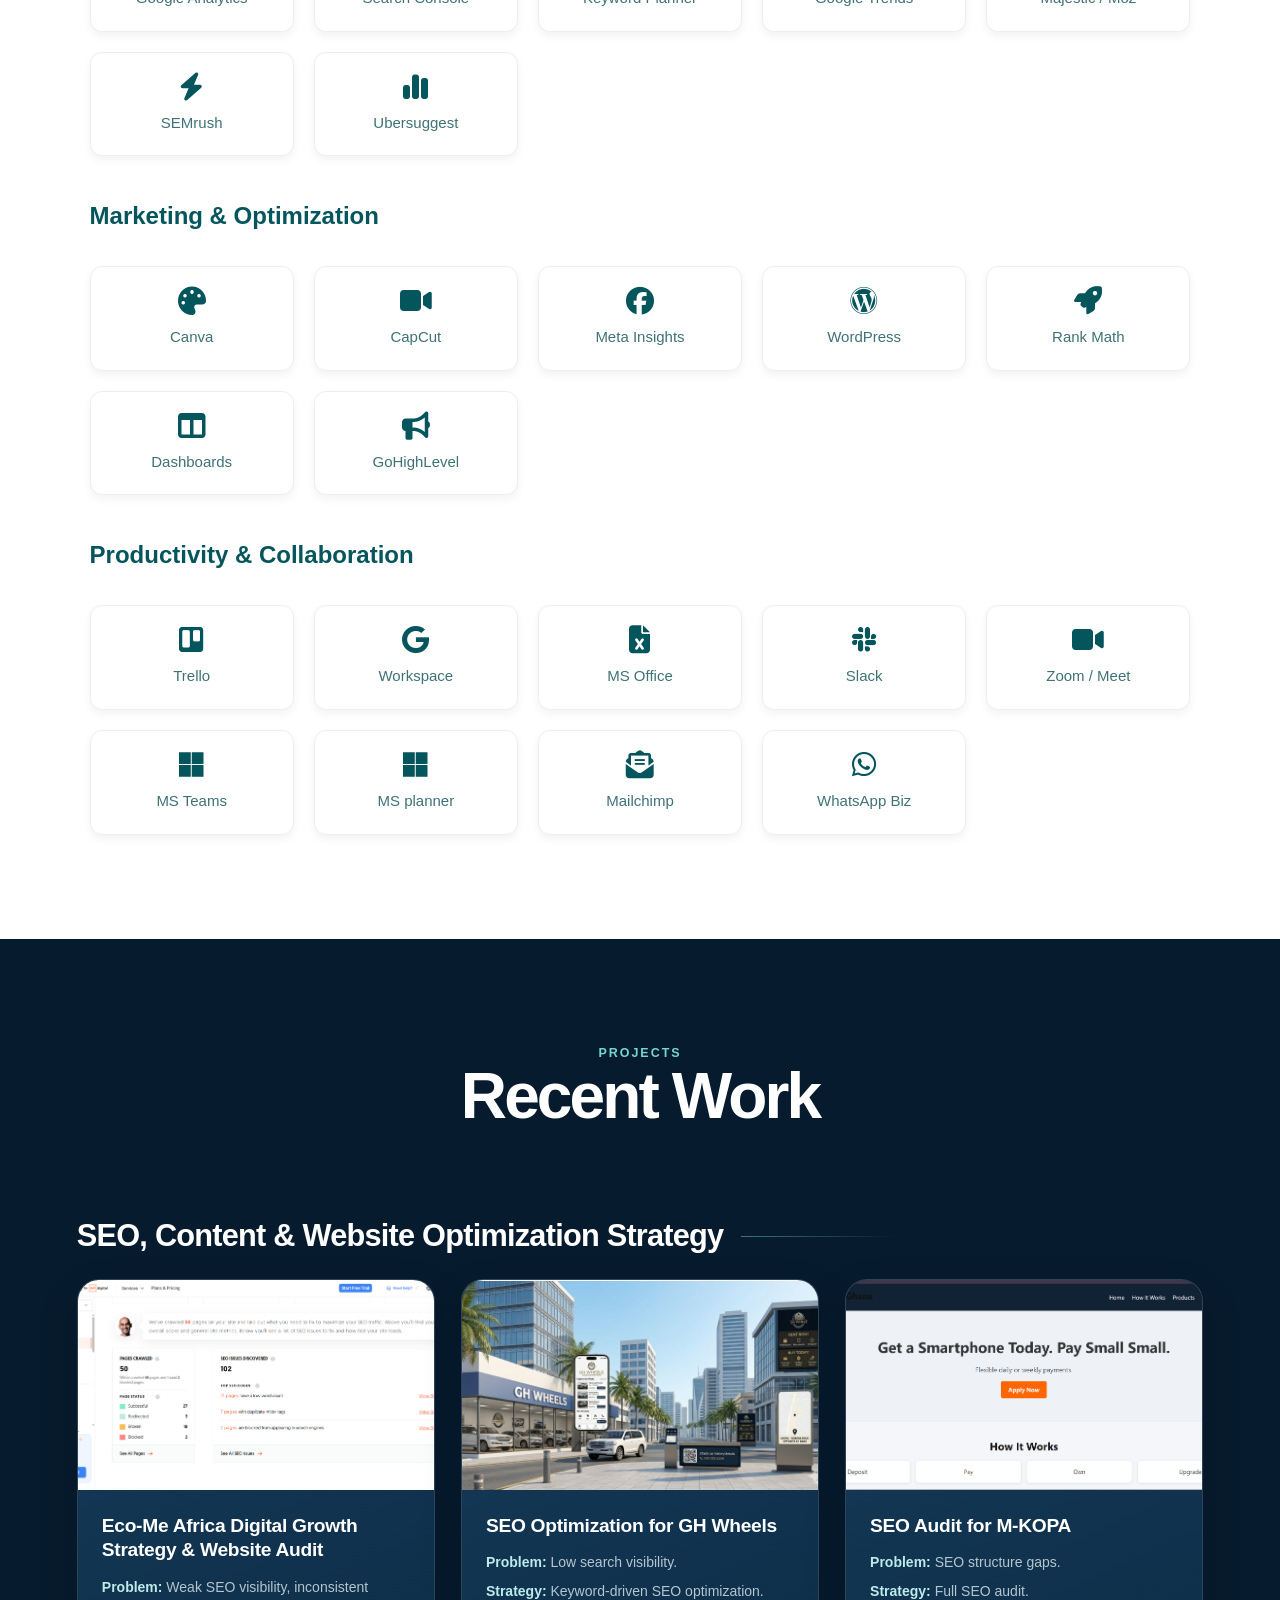
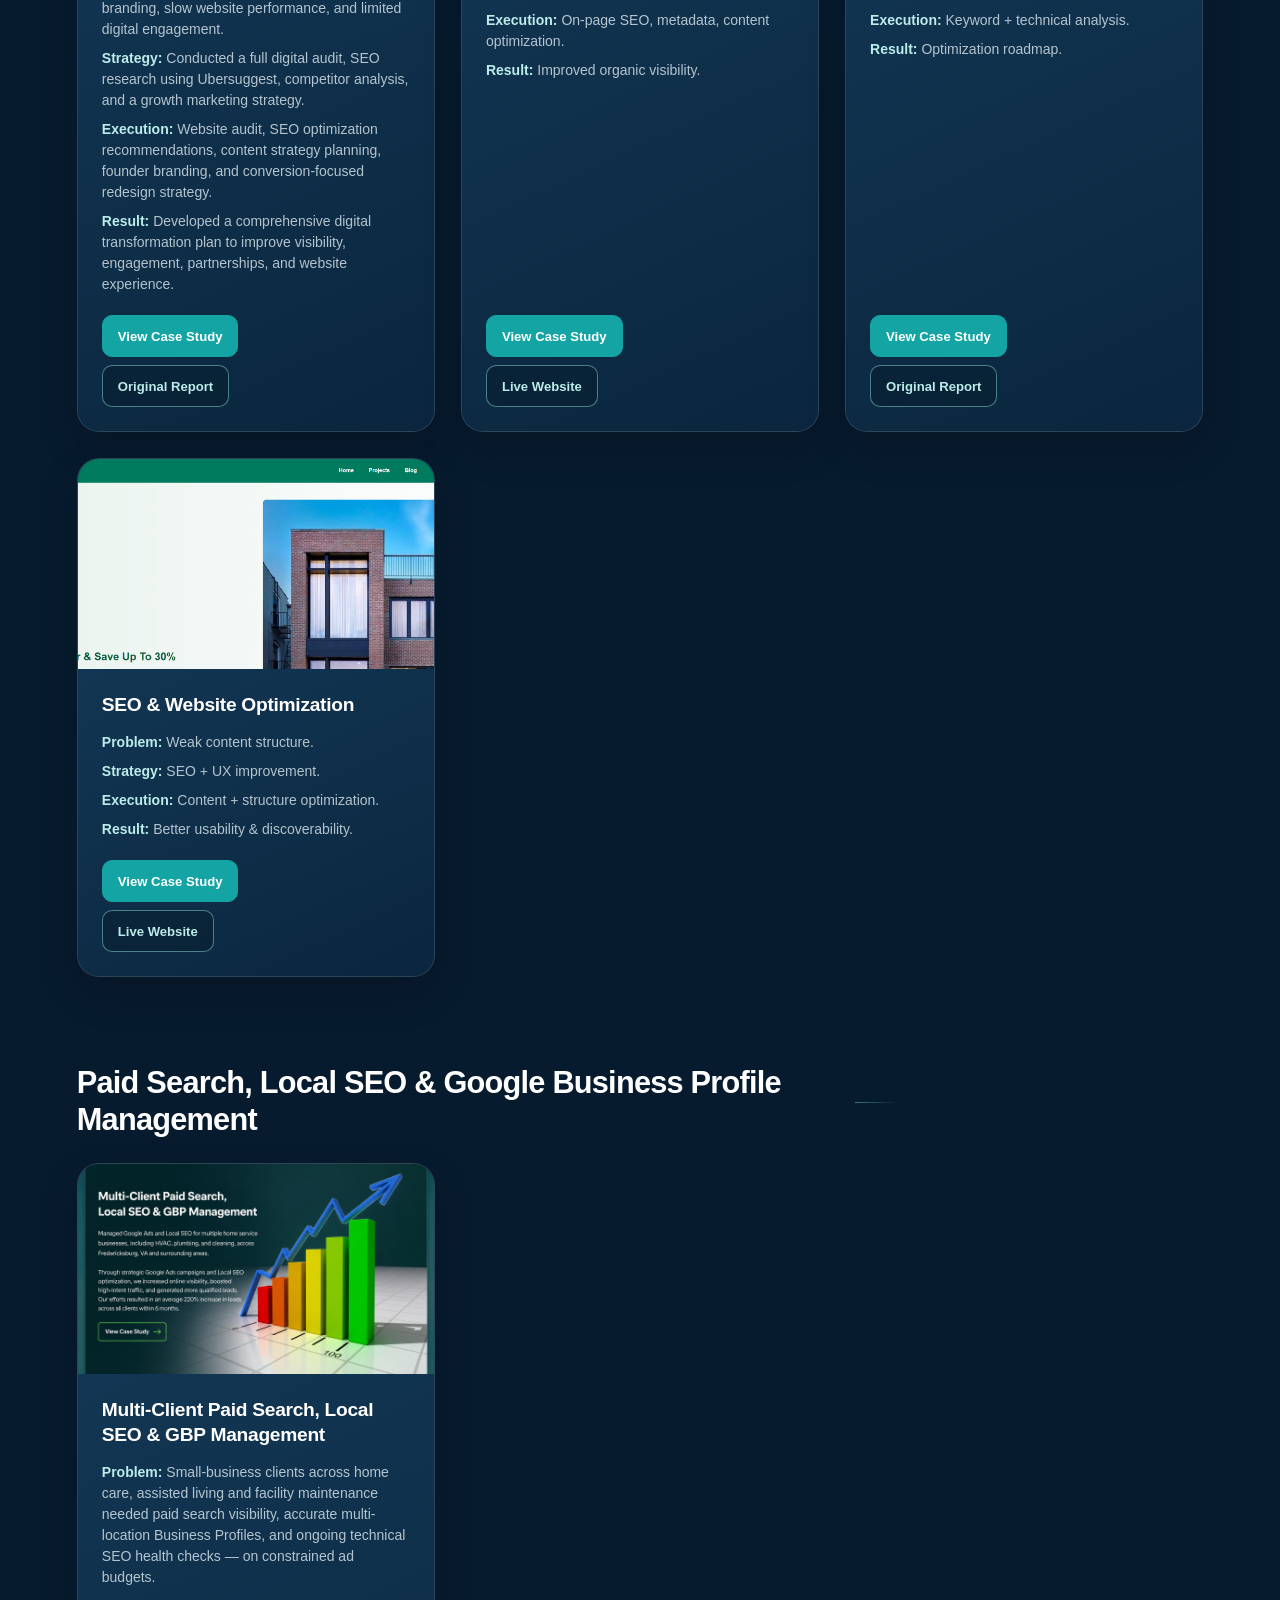
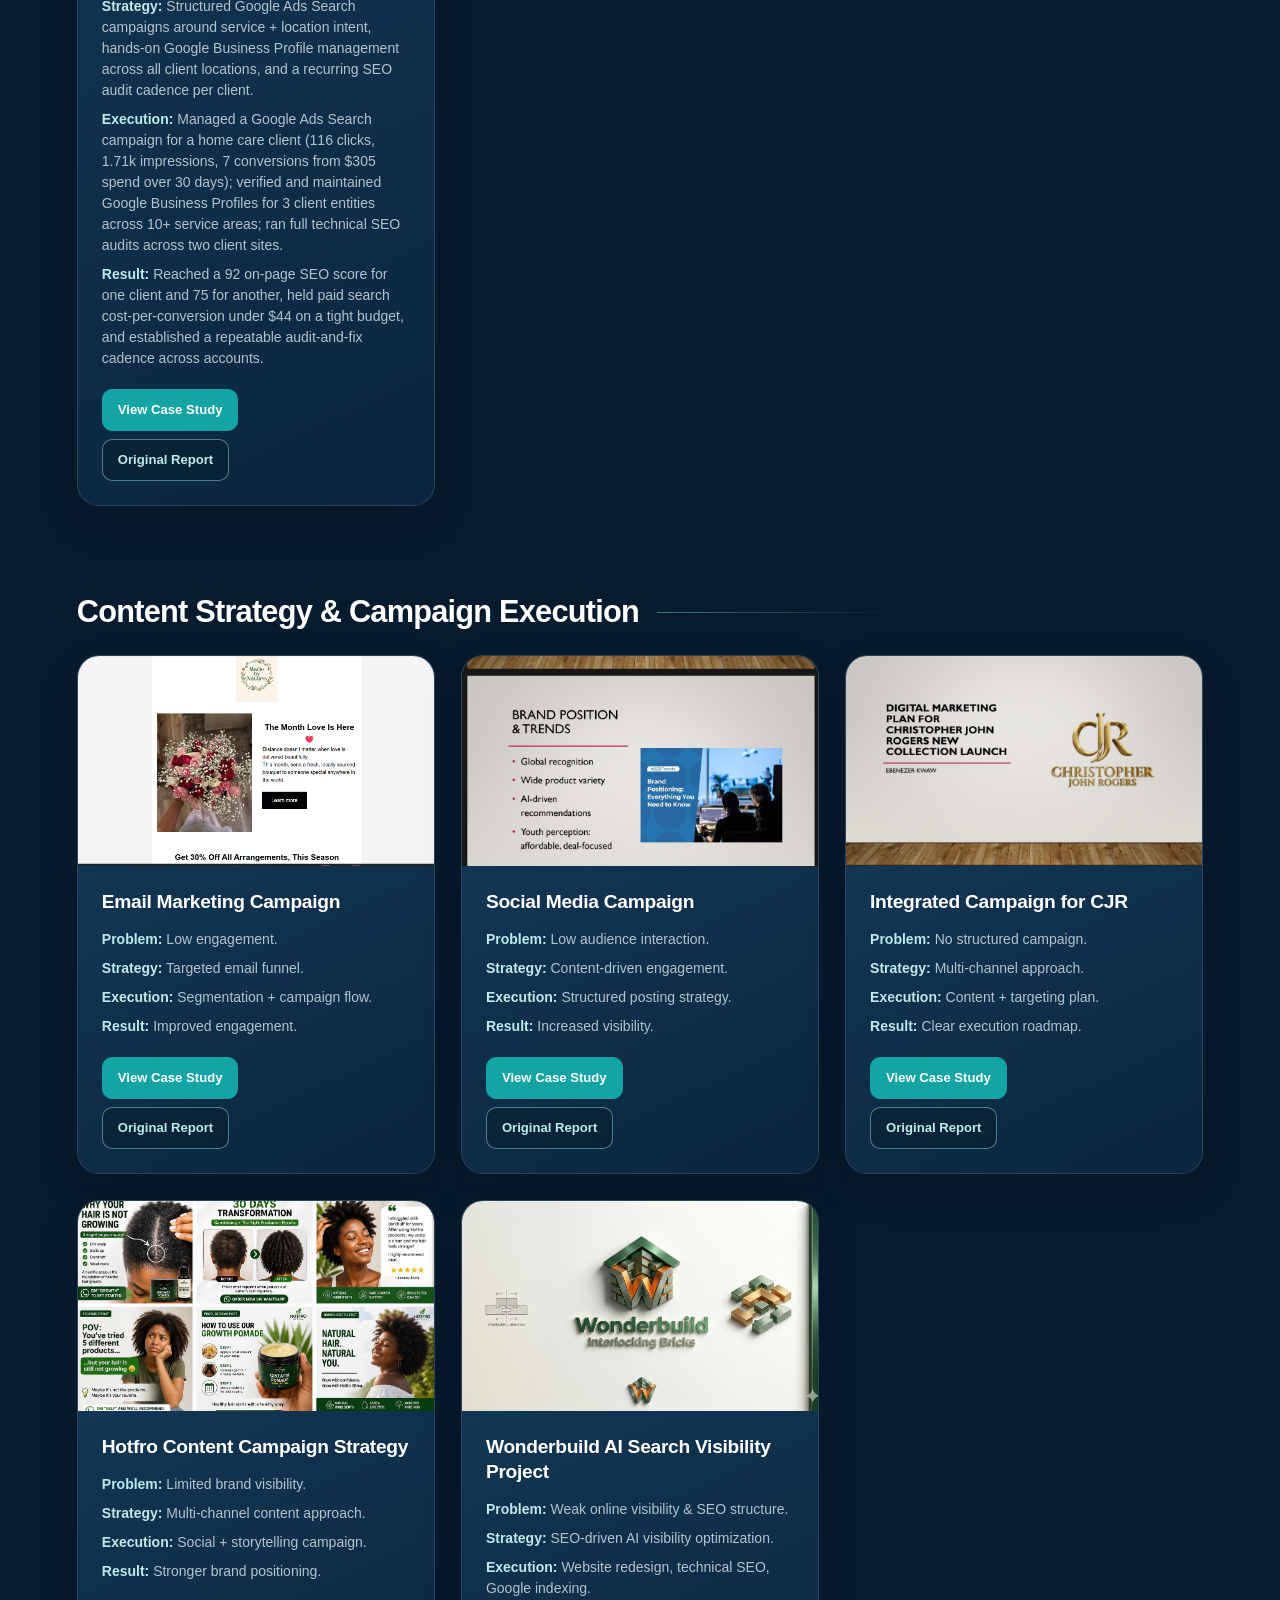
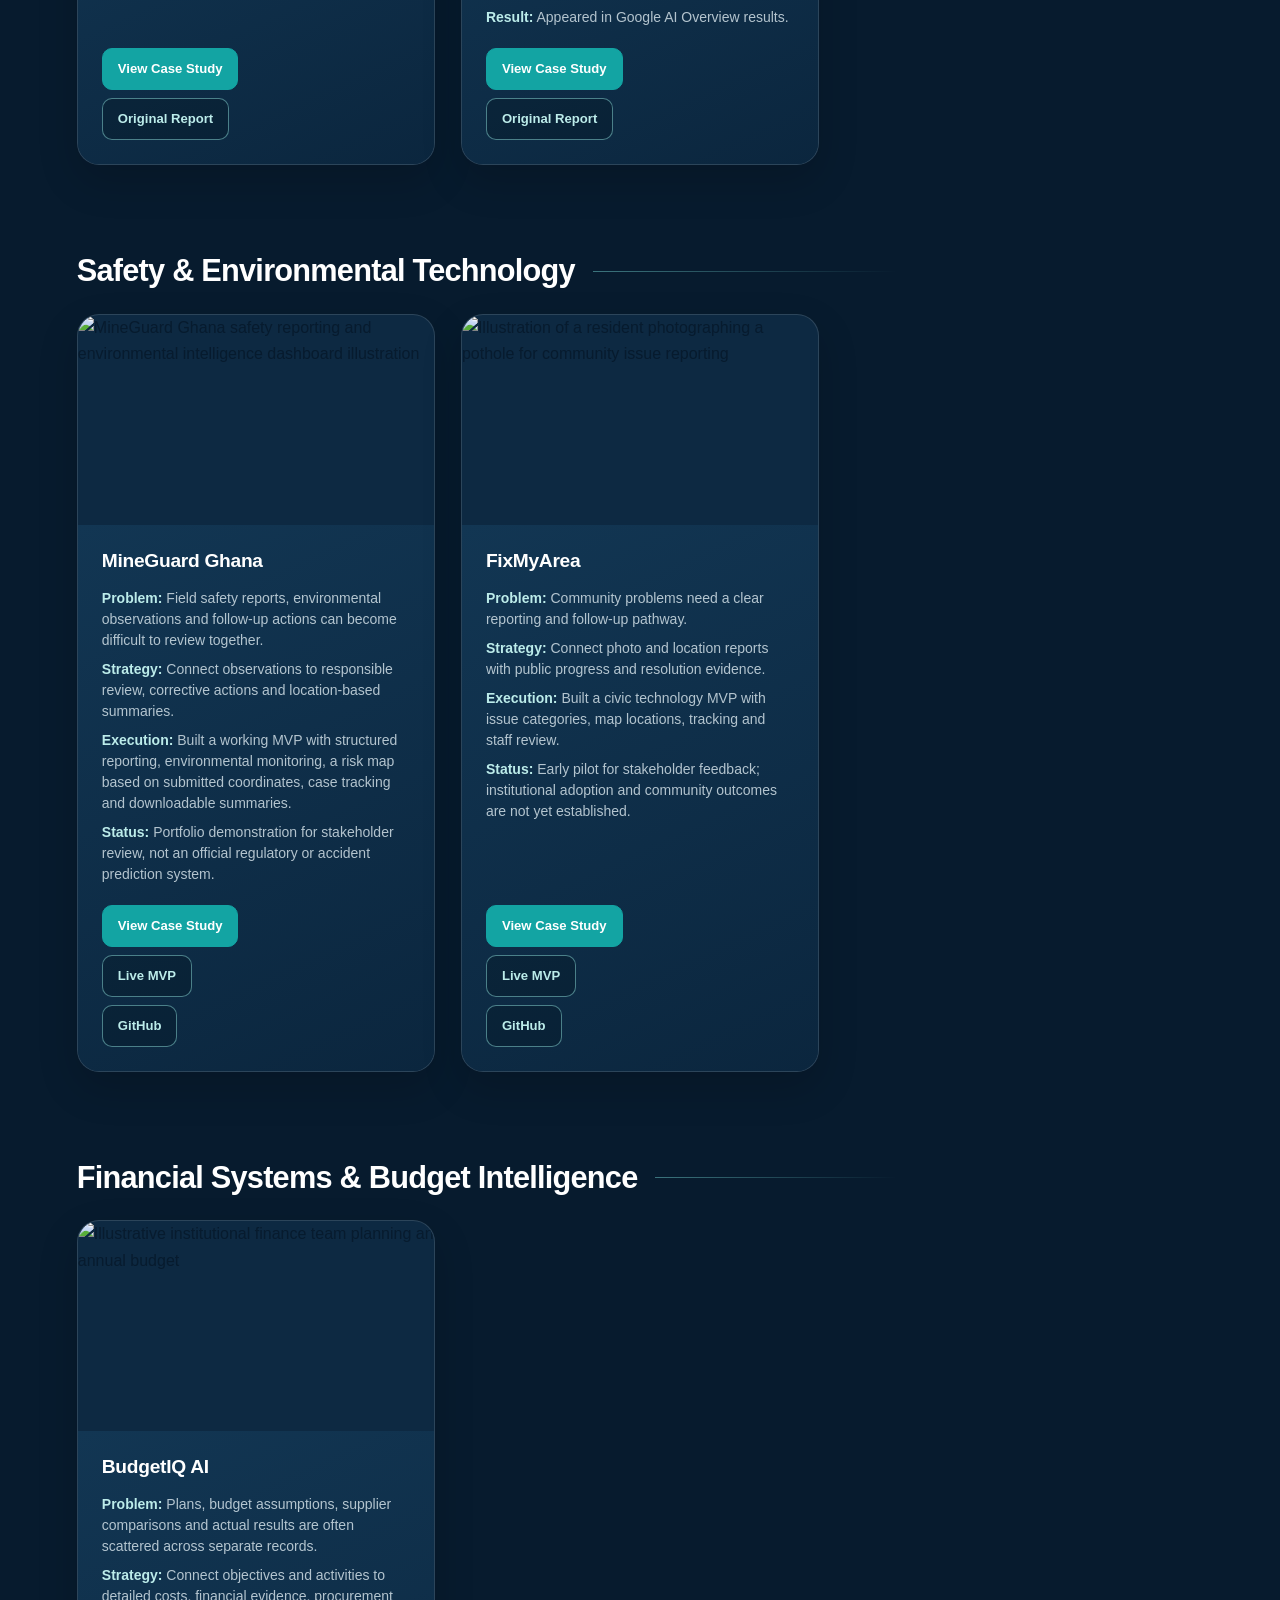
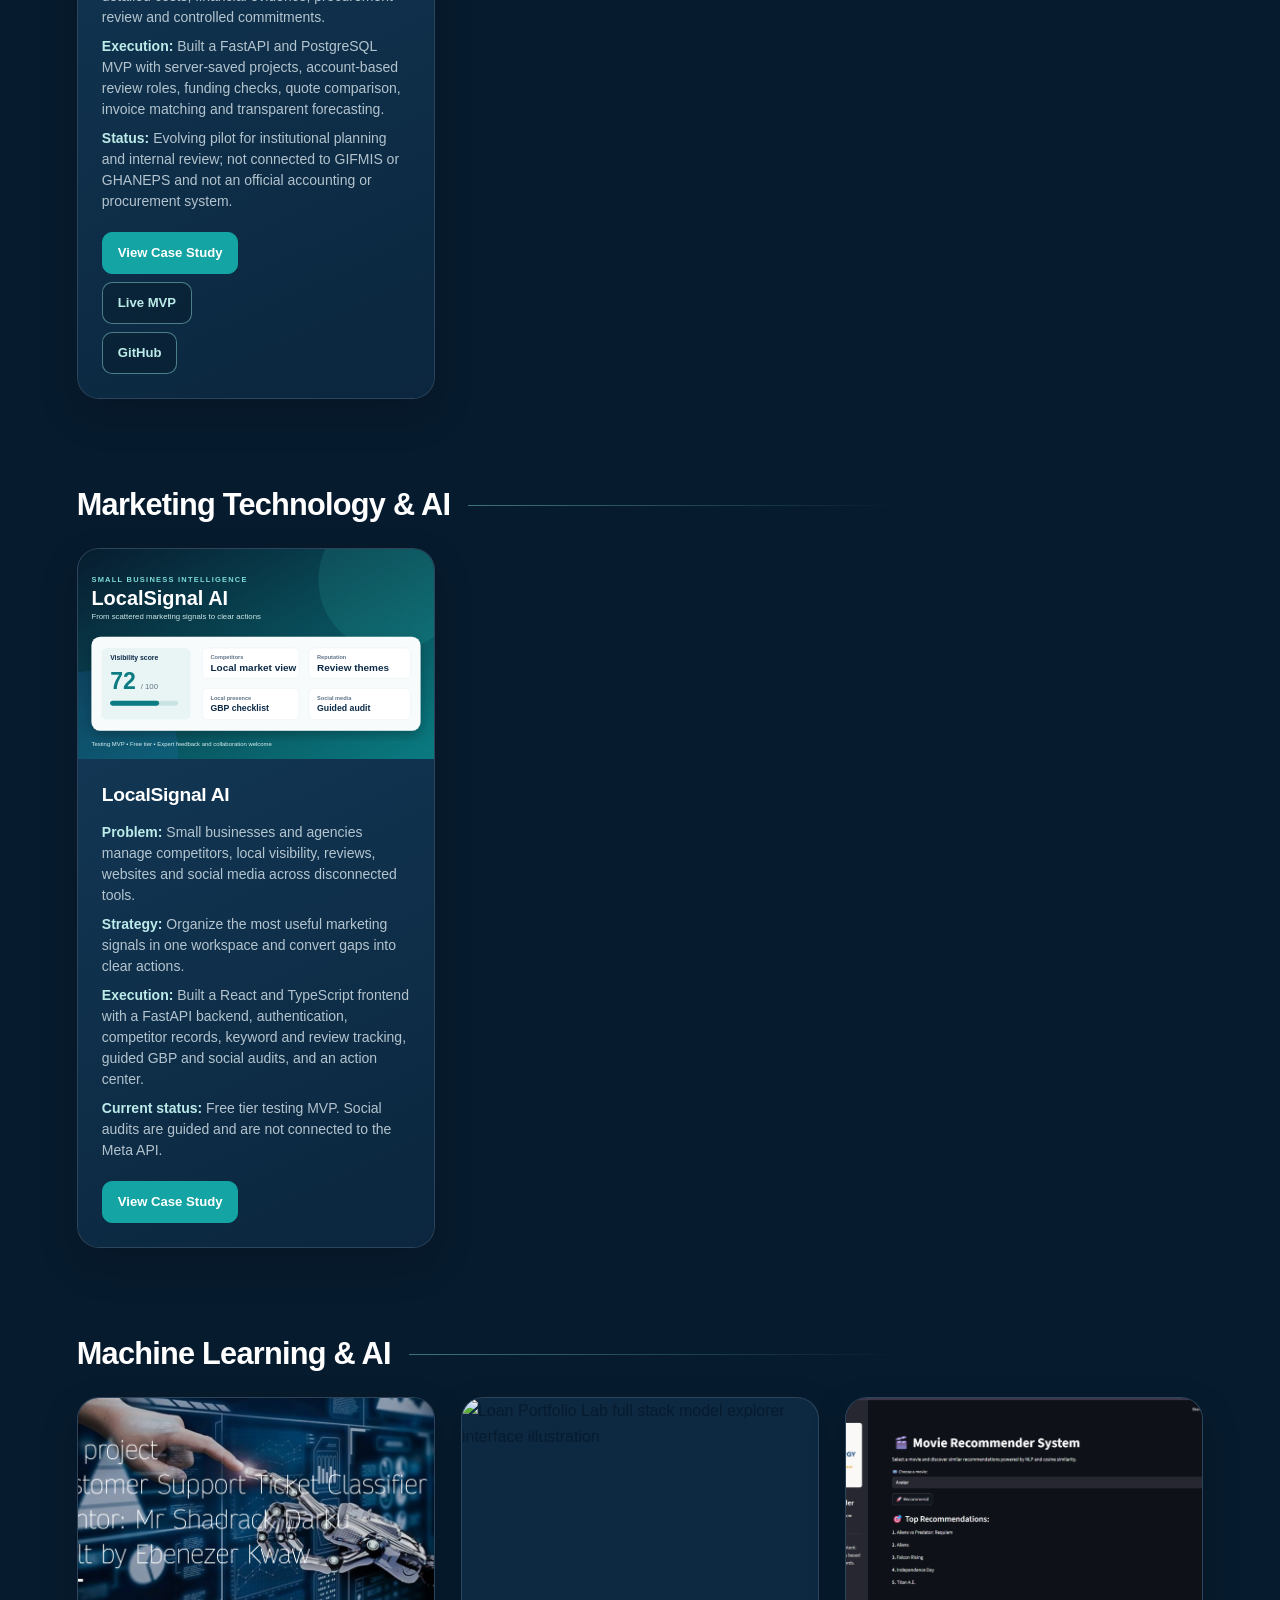
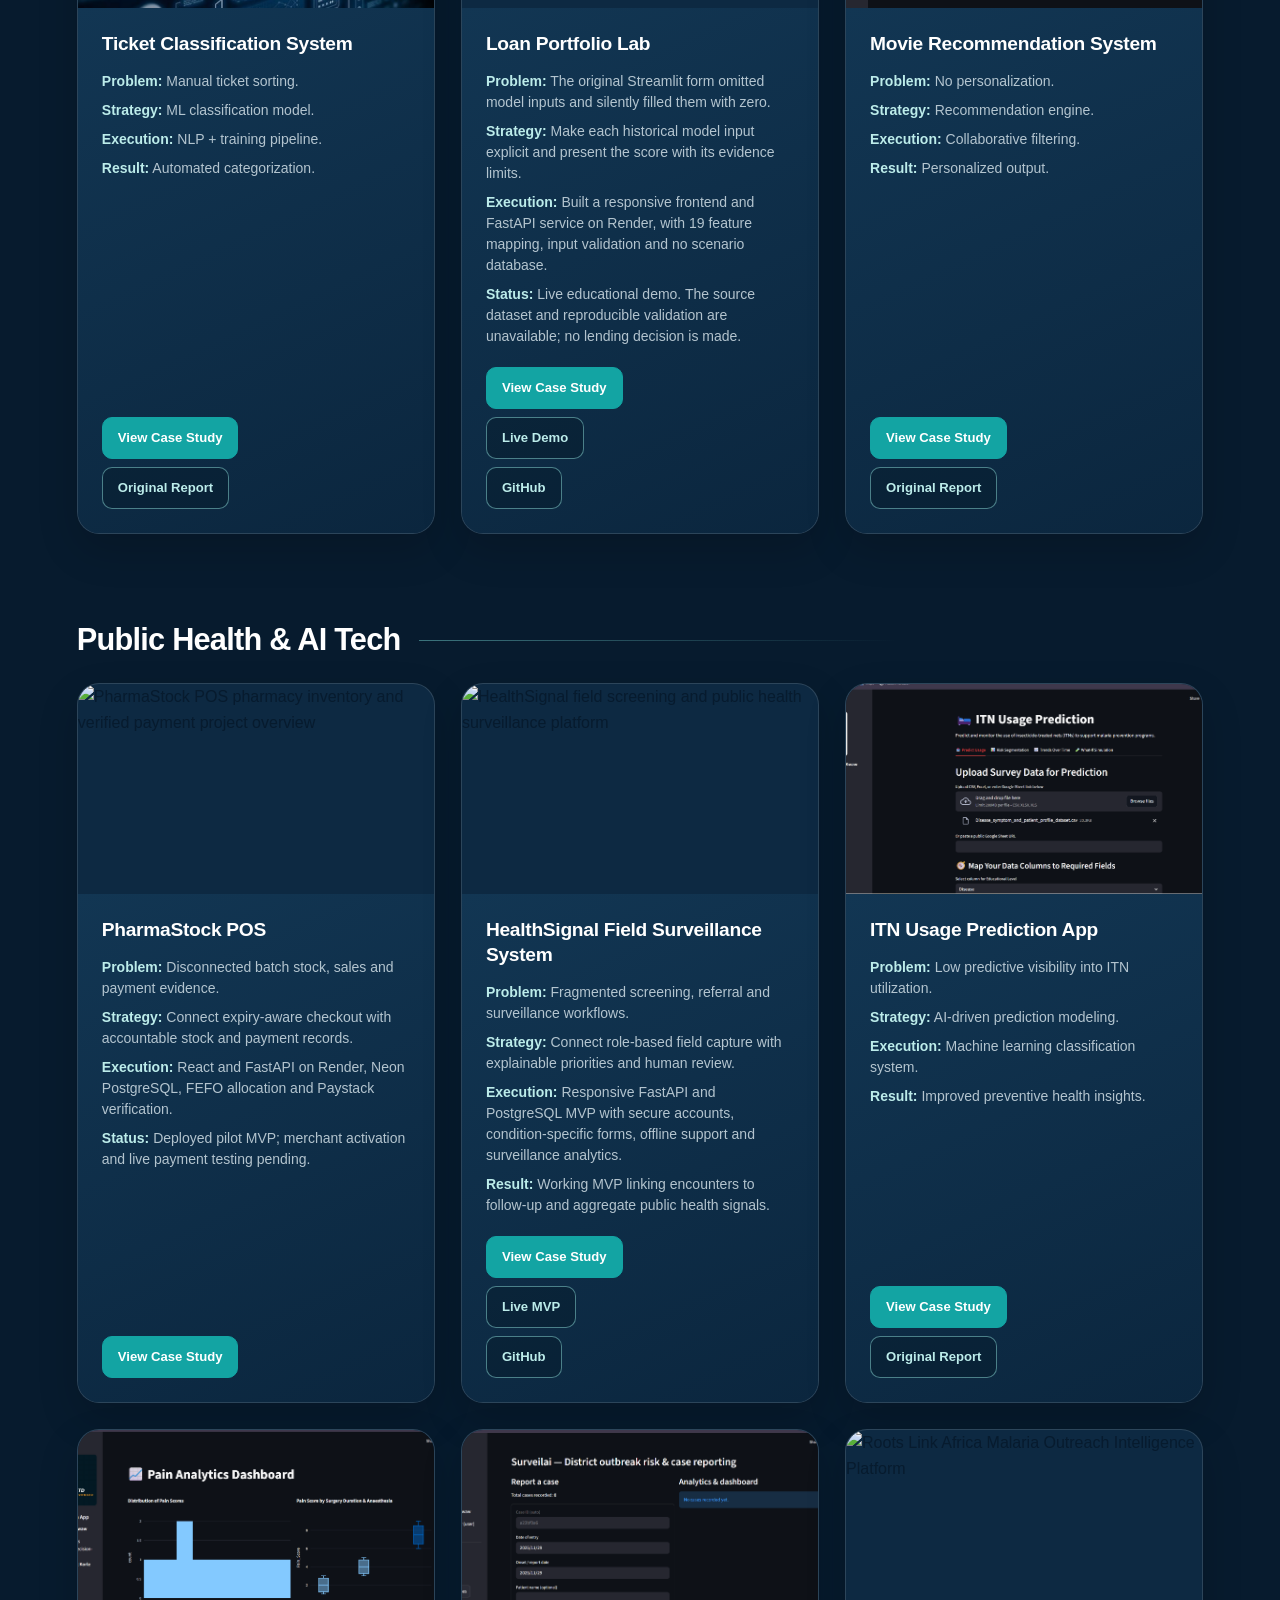
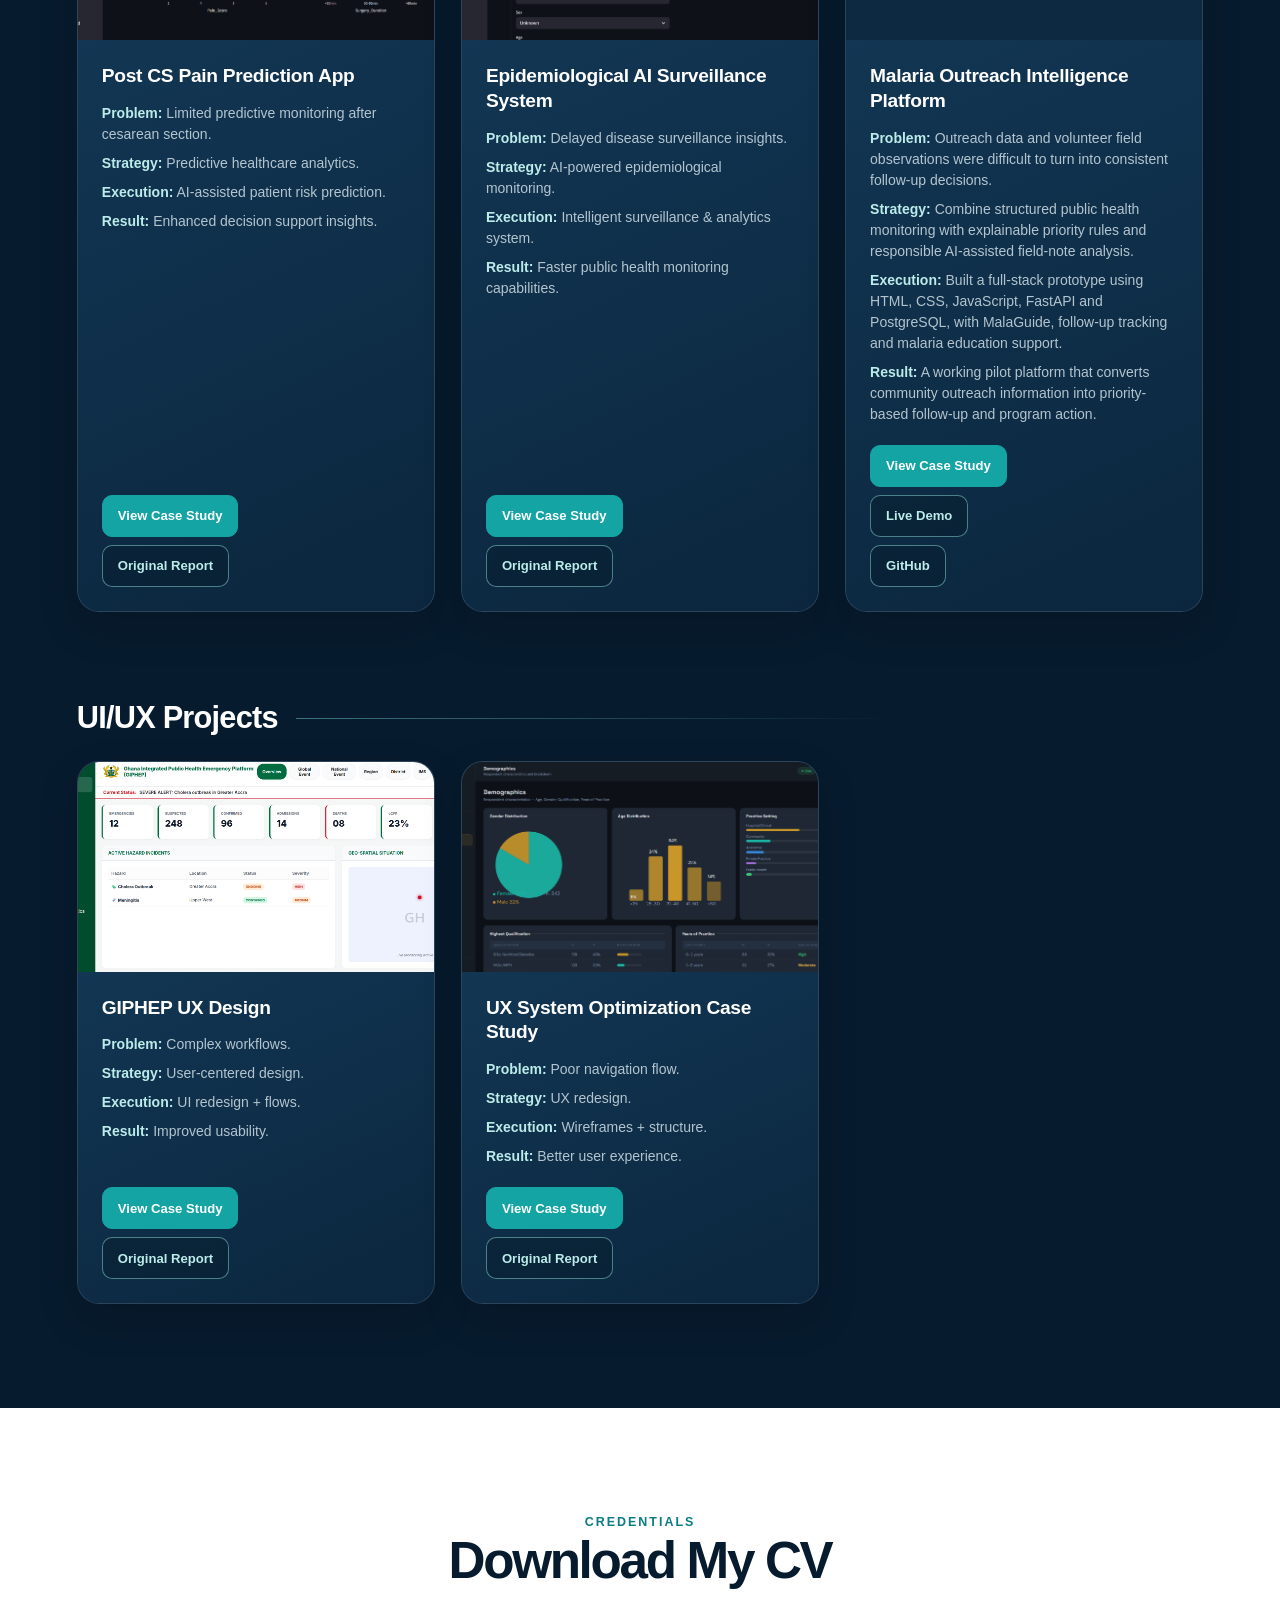
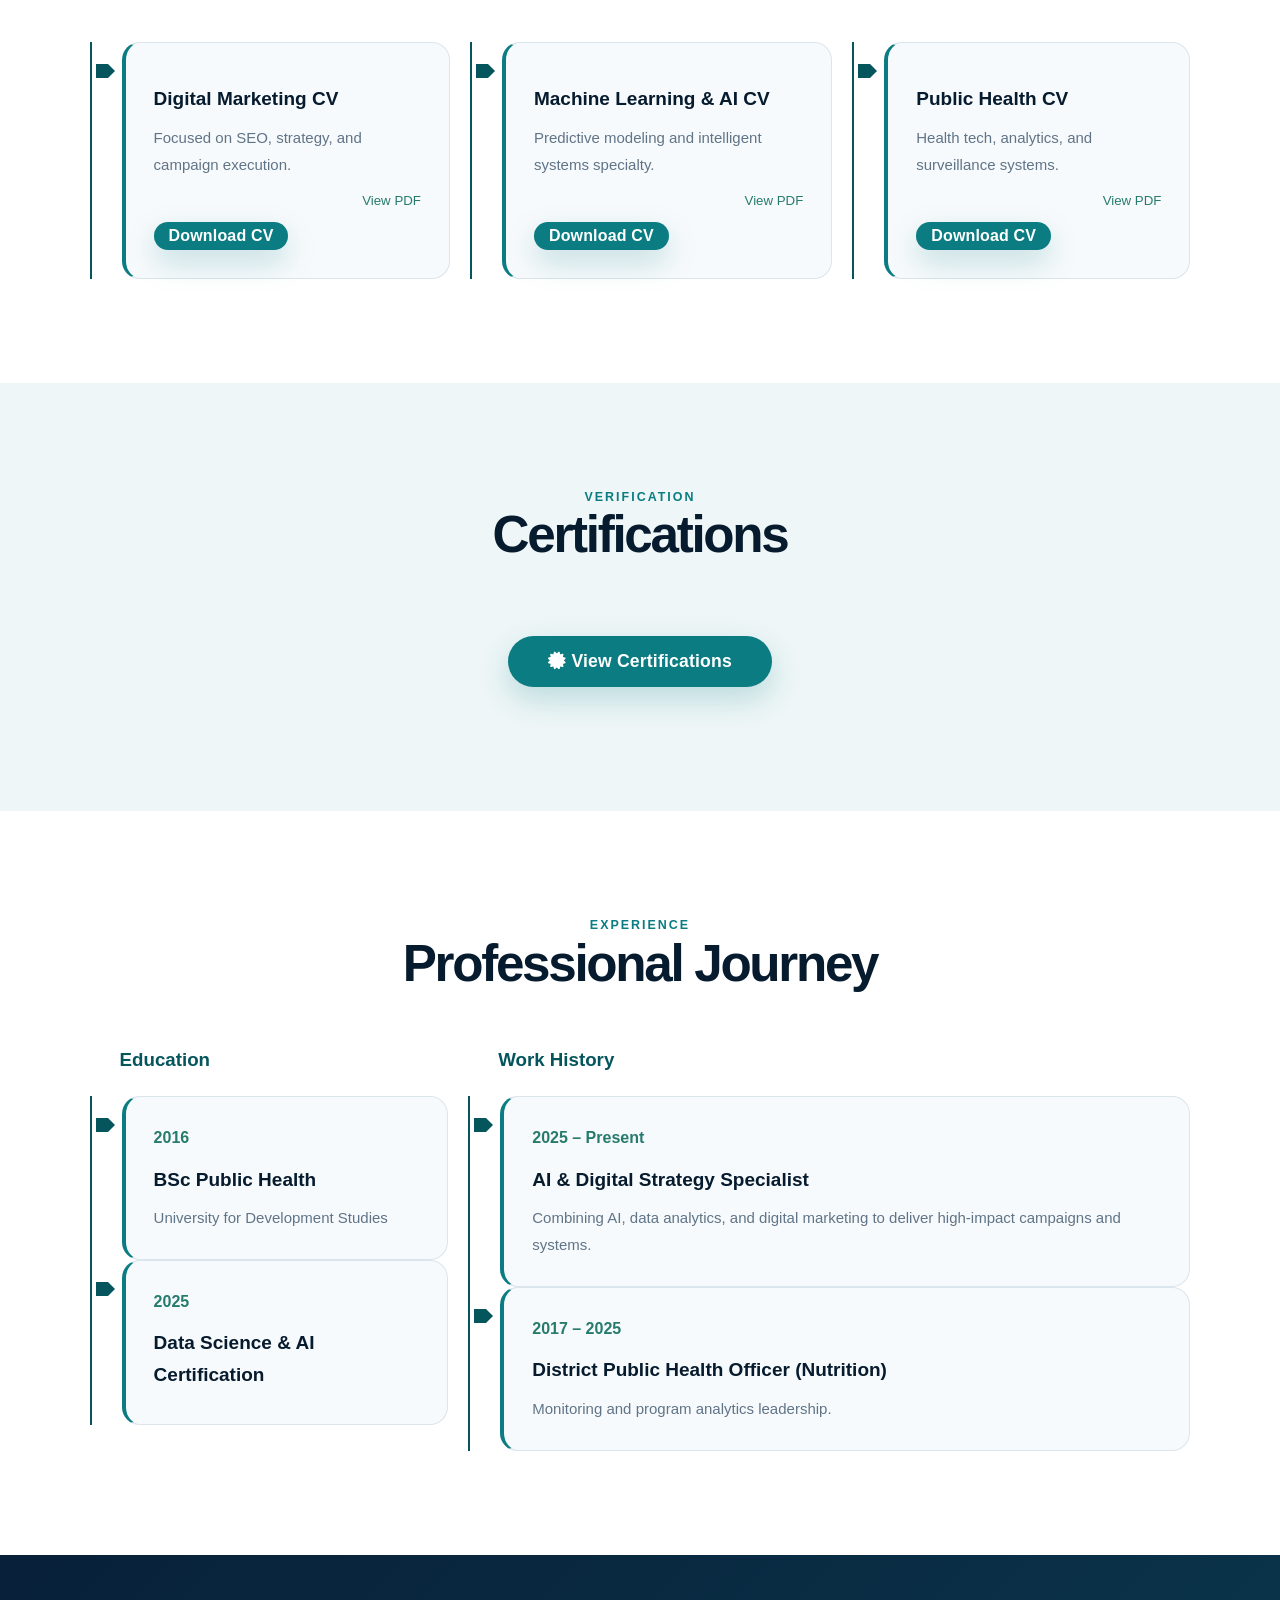
==== commit 7c996ac3: "Add FixMyArea beside MineGuard in the portfolio" ====
--- a/index.html
+++ b/index.html
@@ -422,6 +422,19 @@
                 <a href="https://github.com/kwaw-ebn/MineGuard" target="_blank" rel="noopener" style="margin-left:8px;">GitHub</a>
             </div></div>
         </div>
+        <div class="item" id="fixmyarea">
+            <img src="https://kwaw-ebn.github.io/ebenezer-kwaw-personal-website/assets/insights/fixmyarea/fixmyarea-resident-reporting-pothole.webp" alt="Illustration of a resident photographing a pothole for community issue reporting">
+            <div class="overlay"><div class="project-info">
+                <h3>FixMyArea</h3>
+                <p><strong>Problem:</strong> Community problems need a clear reporting and follow-up pathway.</p>
+                <p><strong>Strategy:</strong> Connect photo and location reports with public progress and resolution evidence.</p>
+                <p><strong>Execution:</strong> Built a civic technology MVP with issue categories, map locations, tracking and staff review.</p>
+                <p><strong>Status:</strong> Early pilot for stakeholder feedback; institutional adoption and community outcomes are not yet established.</p>
+                <a href="https://kwaw-ebn.github.io/ebenezer-kwaw-personal-website/insights/fixmyarea-community-issue-reporting.html" target="_blank" rel="noopener">View Case Study</a>
+                <a href="https://fixmyarea-web.onrender.com/" target="_blank" rel="noopener" style="margin-left:8px;">Live MVP</a>
+                <a href="https://github.com/kwaw-ebn/FIXMYAREA" target="_blank" rel="noopener" style="margin-left:8px;">GitHub</a>
+            </div></div>
+        </div>
     </div>
 </div>
 
